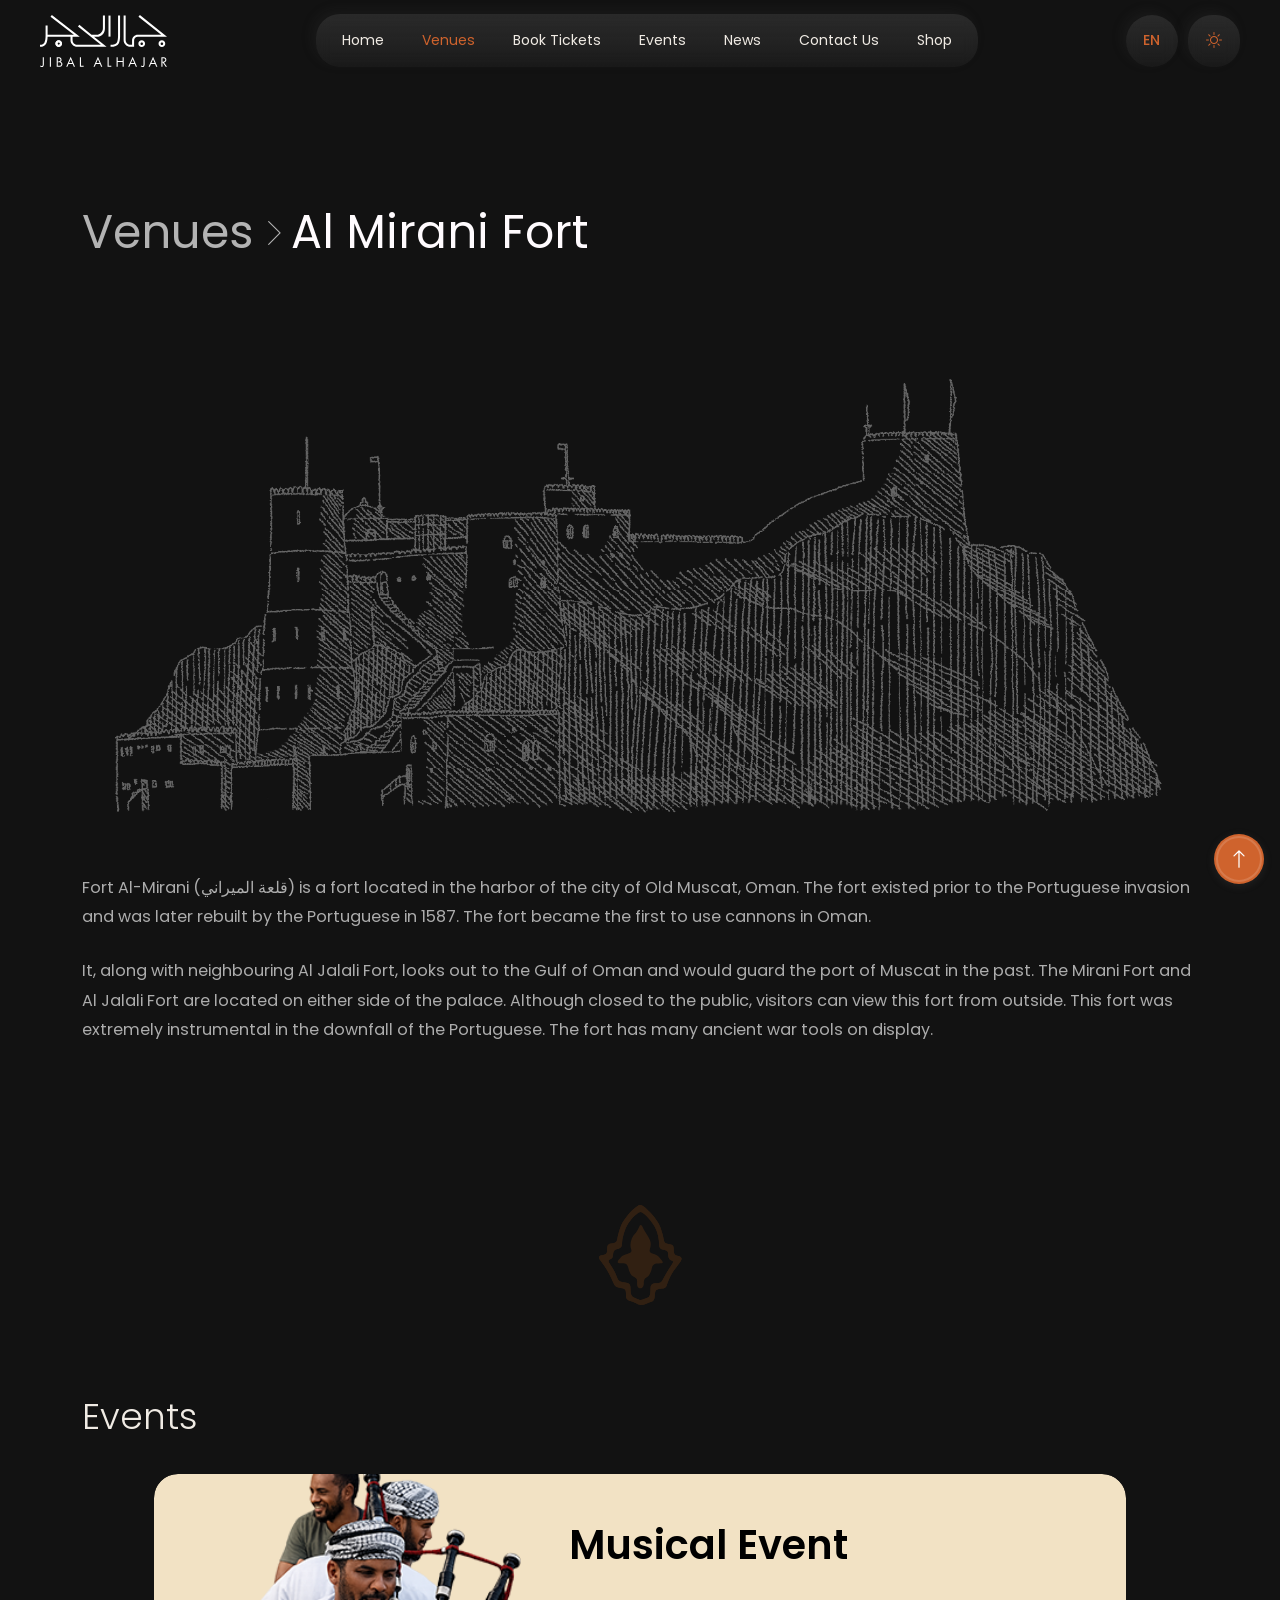
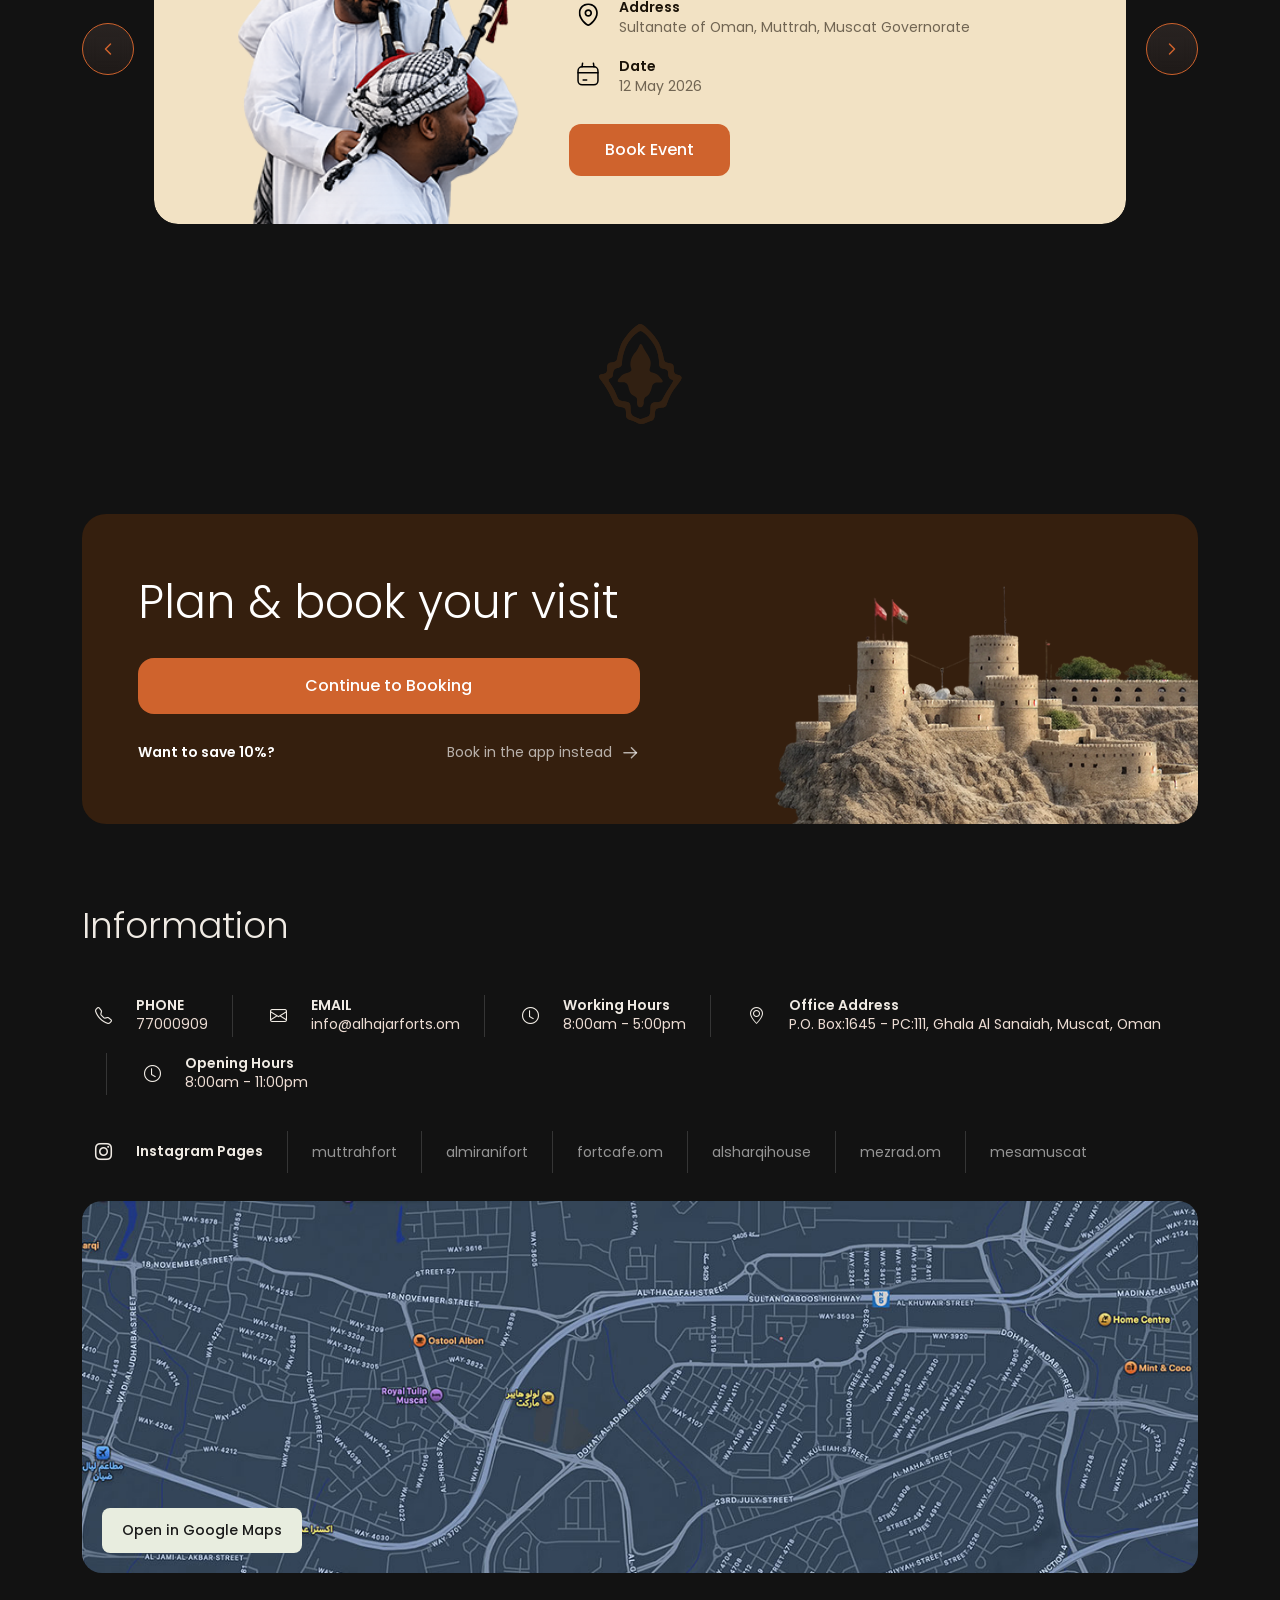
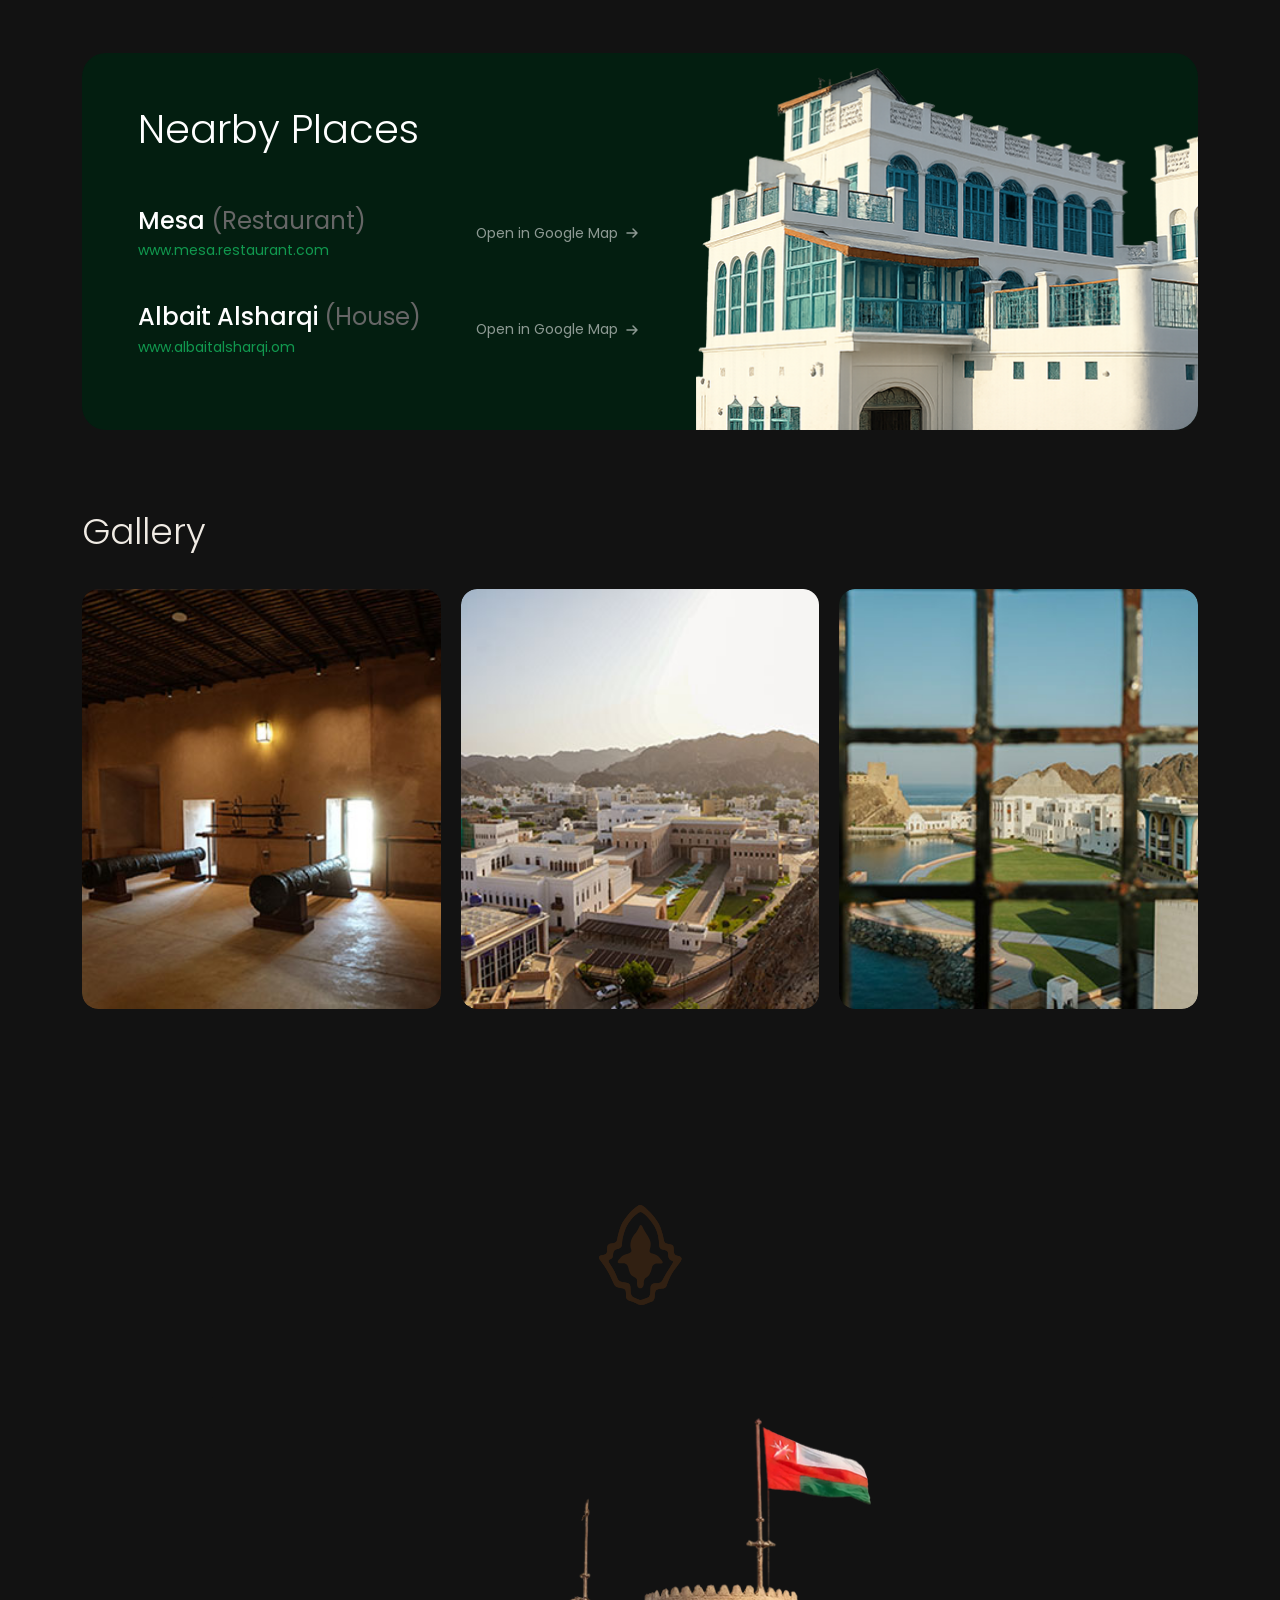
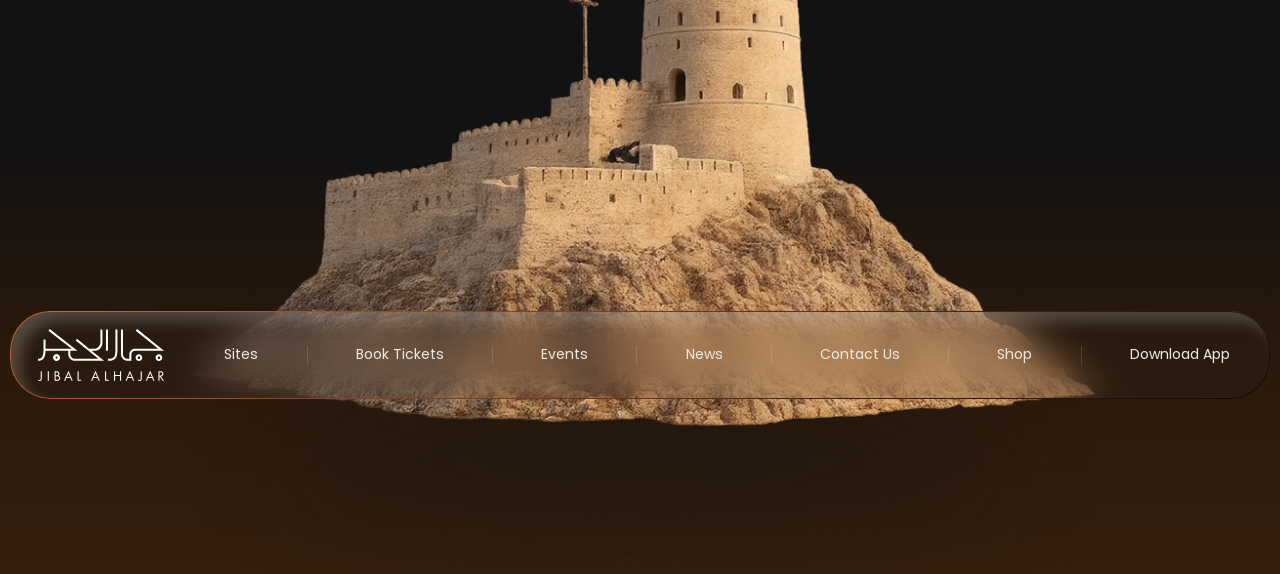
==== al-mirani-fort.html @ c45a7fb6 "Initial commit: Jibal Al Hajar heritage website Static multi-page site (HTML + SCSS/Bootstrap Icons " ====
<!doctype html>
<html lang="en" data-theme="dark">
  <head>
    <meta charset="utf-8" />
    <meta
      name="viewport"
      content="width=device-width, initial-scale=1, shrink-to-fit=no"
    />
    <meta
      name="description"
      content="Jibal Al Hajar Heritage Collection — Discover Oman's Venues Heritage"
    />
    <title>Jibal Al Hajar</title>
    <link rel="icon" href="favicon.ico" />

    <!-- Bootstrap Icons -->
    <link href="assets/css/bootstrap-icons.min.css" rel="stylesheet" />
    <!-- Bootstrap -->
    <link href="assets/css/bootstrap.min.css" rel="stylesheet" />
    <!-- <link href="assets/css/bootstrap.rtl.min.css" rel="stylesheet" /> -->
    <!-- Swiper -->
    <link href="assets/css/swiper-bundle.css" rel="stylesheet" />
    <!-- AOS -->
    <link href="assets/css/aos.css" rel="stylesheet" />
    <!-- Custom styles -->
    <link href="assets/css/style.css" rel="stylesheet" />
  </head>

  <body>
    <!-- ═══════════════════════════ HEADER ═══════════════════════════════════ -->
    <header class="header" id="header">
      <div class="header__inner">
        <!-- Logo -->
        <a href="index.html" class="header__logo">
          <img
            src="assets/images/logo-dark.svg"
            alt="Jibal Al Hajar"
            class="logo-dark"
          />
          <img
            src="assets/images/logo-light.svg"
            alt="Jibal Al Hajar"
            class="logo-light"
          />
        </a>

        <!-- Nav pill -->
        <nav class="nav-main" aria-label="Main navigation">
          <ul class="nav-main__list">
            <li class="nav-main__item">
              <a href="index.html" class="nav-main__link">Home</a>
            </li>
            <li class="nav-main__item active">
              <a href="venues.html" class="nav-main__link">Venues</a>
            </li>
            <li class="nav-main__item">
              <a href="book-tickets.html" class="nav-main__link"
                >Book Tickets</a
              >
            </li>
            <li class="nav-main__item">
              <a href="events.html" class="nav-main__link">Events</a>
            </li>
            <li class="nav-main__item">
              <a href="news.html" class="nav-main__link">News</a>
            </li>
            <li class="nav-main__item">
              <a href="contact.html" class="nav-main__link">Contact Us</a>
            </li>
            <li class="nav-main__item">
              <a href="shop.html" class="nav-main__link">Shop</a>
            </li>
          </ul>
        </nav>

        <!-- Controls -->
        <div class="header__controls">
          <button class="btn-lang" aria-label="Switch language">EN</button>
          <button
            class="btn-theme"
            onclick="toggleTheme()"
            aria-label="Toggle theme"
          >
            <i class="bi bi-sun btn-theme__icon--sun"></i>
            <i class="bi bi-moon btn-theme__icon--moon"></i>
          </button>
          <button
            class="btn-hamburger"
            id="btnHamburger"
            aria-label="Open menu"
            aria-expanded="false"
          >
            <span></span>
            <span></span>
            <span></span>
          </button>
        </div>
      </div>
    </header>
    <!-- /header -->

    <!-- Mobile backdrop -->
    <div class="mobile-backdrop" id="mobileBackdrop"></div>

    <!-- Mobile drawer -->
    <nav
      class="mobile-drawer"
      id="mobileDrawer"
      aria-label="Mobile navigation"
      aria-hidden="true"
    >
      <div class="mobile-drawer__head">
        <a href="index.html" class="mobile-drawer__logo">
          <img
            src="assets/images/logo-dark.svg"
            alt="Jibal Al Hajar"
            class="logo-dark"
          />
          <img
            src="assets/images/logo-light.svg"
            alt="Jibal Al Hajar"
            class="logo-light"
          />
        </a>
        <button
          class="mobile-drawer__close"
          id="btnDrawerClose"
          aria-label="Close menu"
        >
          <i class="bi bi-x-lg"></i>
        </button>
      </div>

      <ul class="mobile-drawer__list">
        <li class="mobile-drawer__item">
          <a href="index.html" class="mobile-drawer__link">Home</a>
        </li>
        <li class="mobile-drawer__item active">
          <a href="venues.html" class="mobile-drawer__link">Venues</a>
        </li>
        <li class="mobile-drawer__item">
          <a href="book-tickets.html" class="mobile-drawer__link"
            >Book Tickets</a
          >
        </li>
        <li class="mobile-drawer__item">
          <a href="events.html" class="mobile-drawer__link">Events</a>
        </li>
        <li class="mobile-drawer__item">
          <a href="news.html" class="mobile-drawer__link">News</a>
        </li>
        <li class="mobile-drawer__item">
          <a href="contact.html" class="mobile-drawer__link">Contact Us</a>
        </li>
        <li class="mobile-drawer__item">
          <a href="shop.html" class="mobile-drawer__link">Shop</a>
        </li>
      </ul>

      <div class="mobile-drawer__foot">
        <button class="btn-lang">EN</button>
        <button
          class="btn-theme"
          onclick="toggleTheme()"
          aria-label="Toggle theme"
        >
          <i class="bi bi-sun btn-theme__icon--sun"></i>
          <i class="bi bi-moon btn-theme__icon--moon"></i>
        </button>
      </div>
    </nav>

    <main class="main-inner">
      <!-- ══════════════════════════ PAGE HEADER ══════════════════════════ -->
      <section class="page-header-sec pt-5 pb-4">
        <div class="container">
          <nav aria-label="breadcrumb" class="page-header__breadcrumb mb-2">
            <ol class="breadcrumb mb-0">
              <li class="breadcrumb-item">
                <a href="venues.html">Venues</a>
              </li>
              <li class="breadcrumb-item active" aria-current="page">
                Al Mirani Fort
              </li>
            </ol>
          </nav>
        </div>
      </section>
      <!-- /page-header -->

      <!-- ══════════════════════ FORT IMAGE + DESCRIPTION ═════════════════ -->
      <section class="section-fort-showcase">
        <div class="container">
          <!-- Fort illustration -->
          <div
            class="fort-showcase__img-wrap"
            data-aos="fade-up"
            data-aos-duration="800"
          >
            <img
              src="assets/images/al-mirani-fort.png"
              alt="Al Mirani Fort"
              class="fort-showcase__img"
            />
          </div>

          <!-- Description -->
          <div
            class="fort-showcase__desc"
            data-aos="fade-up"
            data-aos-duration="800"
            data-aos-delay="100"
          >
            <p class="fort-info__value">
              Fort Al-Mirani (قلعة الميراني) is a fort located in the harbor of
              the city of Old Muscat, Oman. The fort existed prior to the
              Portuguese invasion and was later rebuilt by the Portuguese in
              1587. The fort became the first to use cannons in Oman.
            </p>
            <p class="fort-info__value">
              It, along with neighbouring Al Jalali Fort, looks out to the Gulf
              of Oman and would guard the port of Muscat in the past. The Mirani
              Fort and Al Jalali Fort are located on either side of the palace.
              Although closed to the public, visitors can view this fort from
              outside. This fort was extremely instrumental in the downfall of
              the Portuguese. The fort has many ancient war tools on display.
            </p>
          </div>
        </div>
      </section>
      <!-- /section-fort -->

      <!-- ══════════════════════ EVENTS SECTION ══════════════════════════════ -->
      <section class="section-events" id="section-events">
        <div class="container">
          <!-- Decorative icon -->
          <div class="fort-intro__icon">
            <img
              src="assets/images/secion-icon.svg"
              alt=""
              aria-hidden="true"
            />
          </div>

          <h2 class="section-events__title">Events</h2>

          <!-- Slider area -->
          <div class="events-slider-wrap">
            <!-- Prev -->
            <button
              class="events-nav events-nav--prev"
              id="eventsPrev"
              aria-label="Previous event"
            >
              <svg
                width="20"
                height="20"
                viewBox="0 0 20 20"
                fill="none"
                xmlns="http://www.w3.org/2000/svg"
                aria-hidden="true"
              >
                <path
                  d="M12.5 15L7.5 10L12.5 5"
                  stroke="currentColor"
                  stroke-width="1.5"
                  stroke-linecap="round"
                  stroke-linejoin="round"
                />
              </svg>
            </button>

            <div class="swiper events-swiper">
              <div class="swiper-wrapper">
                <!-- ── Slide 1 ── -->
                <div class="swiper-slide">
                  <div class="event-card">
                    <div class="event-card__img-wrap">
                      <img
                        src="assets/images/event-item-01.png"
                        alt="Musical Event"
                        class="event-card__img"
                      />
                    </div>
                    <div class="event-card__content">
                      <h3 class="event-card__title">Musical Event</h3>
                      <div class="event-card__meta">
                        <div class="event-card__meta-item">
                          <span class="event-card__meta-icon">
                            <svg
                              width="28"
                              height="28"
                              viewBox="0 0 28 28"
                              fill="none"
                              xmlns="http://www.w3.org/2000/svg"
                              aria-hidden="true"
                            >
                              <path
                                fill-rule="evenodd"
                                clip-rule="evenodd"
                                d="M14.2922 9.91663C13.1664 9.91663 12.2506 10.8325 12.2506 11.9595C12.2506 13.0853 13.1664 14 14.2922 14C15.4181 14 16.3339 13.0853 16.3339 11.9595C16.3339 10.8325 15.4181 9.91663 14.2922 9.91663M14.2922 15.75C12.2016 15.75 10.5006 14.0501 10.5006 11.9595C10.5006 9.86763 12.2016 8.16663 14.2922 8.16663C16.3829 8.16663 18.0839 9.86763 18.0839 11.9595C18.0839 14.0501 16.3829 15.75 14.2922 15.75"
                                fill="black"
                              />
                              <mask
                                id="mask0_106_3489"
                                style="mask-type: luminance"
                                maskUnits="userSpaceOnUse"
                                x="4"
                                y="2"
                                width="20"
                                height="24"
                              >
                                <path
                                  fill-rule="evenodd"
                                  clip-rule="evenodd"
                                  d="M4.66666 2.33337H23.9161V25.0834H4.66666V2.33337Z"
                                  fill="white"
                                />
                              </mask>
                              <g mask="url(#mask0_106_3489)">
                                <path
                                  fill-rule="evenodd"
                                  clip-rule="evenodd"
                                  d="M14.2911 4.08337C9.94874 4.08337 6.41608 7.64987 6.41608 12.0319C6.41608 17.6074 12.9774 23.0394 14.2911 23.3287C15.6047 23.0382 22.1661 17.6062 22.1661 12.0319C22.1661 7.64987 18.6334 4.08337 14.2911 4.08337V4.08337ZM14.2911 25.0834C12.1981 25.0834 4.66608 18.606 4.66608 12.0319C4.66608 6.68387 8.98391 2.33337 14.2911 2.33337C19.5982 2.33337 23.9161 6.68387 23.9161 12.0319C23.9161 18.606 16.3841 25.0834 14.2911 25.0834V25.0834Z"
                                  fill="black"
                                />
                              </g>
                            </svg>
                          </span>
                          <div class="event-card__meta-text">
                            <span class="event-card__meta-label">Address</span>
                            <span class="event-card__meta-value"
                              >Sultanate of Oman, Muttrah, Muscat
                              Governorate</span
                            >
                          </div>
                        </div>
                        <div class="event-card__meta-item">
                          <span class="event-card__meta-icon">
                            <svg
                              width="28"
                              height="28"
                              viewBox="0 0 28 28"
                              fill="none"
                              xmlns="http://www.w3.org/2000/svg"
                              aria-hidden="true"
                            >
                              <path
                                d="M19.88 6.80164H8.11995C5.86479 6.80164 4.03662 8.62981 4.03662 10.885V20.7083C4.03662 22.9635 5.86479 24.7916 8.11995 24.7916H19.88C22.1351 24.7916 23.9633 22.9635 23.9633 20.7083V10.885C23.9633 8.62981 22.1351 6.80164 19.88 6.80164Z"
                                stroke="black"
                                stroke-width="1.5"
                                stroke-miterlimit="10"
                                stroke-linecap="round"
                              />
                              <path
                                d="M19.4017 3.20825L19.9967 6.80159"
                                stroke="black"
                                stroke-width="1.5"
                                stroke-miterlimit="10"
                                stroke-linecap="round"
                              />
                              <path
                                d="M8.58651 3.20825L8.00317 6.80159"
                                stroke="black"
                                stroke-width="1.5"
                                stroke-miterlimit="10"
                                stroke-linecap="round"
                              />
                              <path
                                d="M4.03662 12.7982H23.9633"
                                stroke="black"
                                stroke-width="1.5"
                                stroke-miterlimit="10"
                                stroke-linecap="round"
                              />
                              <path
                                d="M9.11188 19.9965H12.7052"
                                stroke="black"
                                stroke-width="1.5"
                                stroke-miterlimit="10"
                                stroke-linecap="round"
                              />
                            </svg>
                          </span>
                          <div class="event-card__meta-text">
                            <span class="event-card__meta-label">Date</span>
                            <span class="event-card__meta-value"
                              >12 May 2026</span
                            >
                          </div>
                        </div>
                      </div>
                      <a href="book-tickets.html" class="btn-book-event"
                        >Book Event</a
                      >
                    </div>
                  </div>
                </div>
                <!-- /Slide 1 -->
              </div>
            </div>

            <!-- Next -->
            <button
              class="events-nav events-nav--next"
              id="eventsNext"
              aria-label="Next event"
            >
              <svg
                width="20"
                height="20"
                viewBox="0 0 20 20"
                fill="none"
                xmlns="http://www.w3.org/2000/svg"
                aria-hidden="true"
              >
                <path
                  d="M7.5 5L12.5 10L7.5 15"
                  stroke="currentColor"
                  stroke-width="1.5"
                  stroke-linecap="round"
                  stroke-linejoin="round"
                />
              </svg>
            </button>
          </div>
        </div>
      </section>
      <!-- /section-events -->

      <!-- ══════════════════════ PLAN & BOOK YOUR VISIT ═══════════════════════ -->
      <section class="section-plan-visit">
        <div class="container">
          <div class="fort-intro__icon">
            <img
              src="assets/images/secion-icon.svg"
              alt=""
              aria-hidden="true"
            />
          </div>

          <div
            class="plan-visit-card"
            data-aos="fade-up"
            data-aos-duration="700"
          >
            <!-- Left: content -->
            <div class="plan-visit-card__content">
              <h2 class="plan-visit-card__title">Plan &amp; book your visit</h2>
              <a href="book-tickets.html" class="plan-visit-card__cta"
                >Continue to Booking</a
              >
              <div class="plan-visit-card__app-row">
                <span class="plan-visit-card__save">Want to save 10%?</span>
                <a href="#" class="plan-visit-card__app-link">
                  Book in the app instead
                  <svg
                    width="20"
                    height="20"
                    viewBox="0 0 20 20"
                    fill="none"
                    xmlns="http://www.w3.org/2000/svg"
                    aria-hidden="true"
                  >
                    <path
                      d="M3.95801 9.77157H16.458"
                      stroke="currentColor"
                      stroke-width="1.5"
                      stroke-linecap="round"
                      stroke-linejoin="round"
                    />
                    <path
                      d="M11.4165 4.75116L16.4582 9.77116L11.4165 14.792"
                      stroke="currentColor"
                      stroke-width="1.5"
                      stroke-linecap="round"
                      stroke-linejoin="round"
                    />
                  </svg>
                </a>
              </div>
            </div>

            <!-- Right: visual -->
            <div class="plan-visit-card__visual">
              <img
                src="assets/images/plan-visit.png"
                alt="Al Mirani Fort"
                class="plan-visit-card__img"
              />
            </div>
          </div>
        </div>
      </section>
      <!-- /section-plan-visit -->

      <!-- ══════════════════════ INFORMATION SECTION ══════════════════════════ -->
      <section class="section-fort-info">
        <div class="container">
          <h2 class="section-fort-info__title">Information</h2>

          <!-- Contact & Hours strip -->
          <div class="fort-info-strip">
            <div class="fort-info-strip__item">
              <span class="fort-info-strip__icon">
                <i class="bi bi-telephone"></i>
              </span>
              <div>
                <p class="fort-info-strip__label">PHONE</p>
                <p class="fort-info-strip__value">77000909</p>
              </div>
            </div>
            <span class="fort-info-strip__sep" aria-hidden="true"></span>
            <div class="fort-info-strip__item">
              <span class="fort-info-strip__icon">
                <i class="bi bi-envelope"></i>
              </span>
              <div>
                <p class="fort-info-strip__label">EMAIL</p>
                <p class="fort-info-strip__value">info@alhajarforts.om</p>
              </div>
            </div>
            <span class="fort-info-strip__sep" aria-hidden="true"></span>
            <div class="fort-info-strip__item">
              <span class="fort-info-strip__icon">
                <i class="bi bi-clock"></i>
              </span>
              <div>
                <p class="fort-info-strip__label">Working Hours</p>
                <p class="fort-info-strip__value">8:00am - 5:00pm</p>
              </div>
            </div>
            <span class="fort-info-strip__sep" aria-hidden="true"></span>
            <div class="fort-info-strip__item">
              <span class="fort-info-strip__icon">
                <i class="bi bi-geo-alt"></i>
              </span>
              <div>
                <p class="fort-info-strip__label">Office Address</p>
                <p class="fort-info-strip__value">
                  P.O. Box:1645 - PC:111, Ghala Al Sanaiah, Muscat, Oman
                </p>
              </div>
            </div>
            <span class="fort-info-strip__sep" aria-hidden="true"></span>
            <div class="fort-info-strip__item">
              <span class="fort-info-strip__icon">
                <i class="bi bi-clock"></i>
              </span>
              <div>
                <p class="fort-info-strip__label">Opening Hours</p>
                <p class="fort-info-strip__value">8:00am - 11:00pm</p>
              </div>
            </div>
          </div>

          <!-- Instagram strip -->
          <div class="fort-info-strip fort-info-strip--insta">
            <div class="fort-info-strip__item">
              <span class="fort-info-strip__icon">
                <i class="bi bi-instagram"></i>
              </span>
              <div>
                <p class="fort-info-strip__label">Instagram Pages</p>
              </div>
            </div>
            <span class="fort-info-strip__sep" aria-hidden="true"></span>
            <a href="#" class="fort-info-strip__handle">muttrahfort</a>
            <span class="fort-info-strip__sep" aria-hidden="true"></span>
            <a href="#" class="fort-info-strip__handle">almiranifort</a>
            <span class="fort-info-strip__sep" aria-hidden="true"></span>
            <a href="#" class="fort-info-strip__handle">fortcafe.om</a>
            <span class="fort-info-strip__sep" aria-hidden="true"></span>
            <a href="#" class="fort-info-strip__handle">alsharqihouse</a>
            <span class="fort-info-strip__sep" aria-hidden="true"></span>
            <a href="#" class="fort-info-strip__handle">mezrad.om</a>
            <span class="fort-info-strip__sep" aria-hidden="true"></span>
            <a href="#" class="fort-info-strip__handle">mesamuscat</a>
          </div>

          <!-- Map -->
          <div class="fort-map">
            <img
              src="assets/images/google-map.jpg"
              alt="Al Mirani Fort location on Google Maps"
              class="fort-map__img"
            />
            <a
              href="https://maps.google.com/?q=Al+Mirani+Fort,+Muscat,+Oman"
              class="fort-map__btn"
              target="_blank"
              rel="noopener noreferrer"
              >Open in Google Maps</a
            >
          </div>
        </div>
      </section>
      <!-- /section-fort-info -->

      <!-- ══════════════════════ NEARBY PLACES ════════════════════════ -->
      <section class="section-nearby">
        <div class="container">
          <div class="nearby-card">
            <div class="nearby-card__content">
              <h2 class="nearby-card__title">Nearby Places</h2>
              <ul class="nearby-list">
                <li class="nearby-list__item">
                  <div class="nearby-list__info">
                    <p class="nearby-list__name">
                      Mesa <span class="nearby-list__type">(Restaurant)</span>
                    </p>
                    <a
                      href="https://www.mesa.restaurant.com"
                      class="nearby-list__url"
                      target="_blank"
                      rel="noopener"
                      >www.mesa.restaurant.com</a
                    >
                  </div>
                  <a
                    href="#"
                    class="nearby-list__map-link"
                    target="_blank"
                    rel="noopener"
                  >
                    Open in Google Map
                    <svg
                      width="16"
                      height="16"
                      viewBox="0 0 16 16"
                      fill="none"
                      aria-hidden="true"
                    >
                      <path
                        d="M3 8h10M9 4l4 4-4 4"
                        stroke="currentColor"
                        stroke-width="1.5"
                        stroke-linecap="round"
                        stroke-linejoin="round"
                      />
                    </svg>
                  </a>
                </li>
                <li class="nearby-list__item">
                  <div class="nearby-list__info">
                    <p class="nearby-list__name">
                      Albait Alsharqi
                      <span class="nearby-list__type">(House)</span>
                    </p>
                    <a
                      href="https://www.albaitalsharqi.om"
                      class="nearby-list__url"
                      target="_blank"
                      rel="noopener"
                      >www.albaitalsharqi.om</a
                    >
                  </div>
                  <a
                    href="#"
                    class="nearby-list__map-link"
                    target="_blank"
                    rel="noopener"
                  >
                    Open in Google Map
                    <svg
                      width="16"
                      height="16"
                      viewBox="0 0 16 16"
                      fill="none"
                      aria-hidden="true"
                    >
                      <path
                        d="M3 8h10M9 4l4 4-4 4"
                        stroke="currentColor"
                        stroke-width="1.5"
                        stroke-linecap="round"
                        stroke-linejoin="round"
                      />
                    </svg>
                  </a>
                </li>
              </ul>
            </div>
            <div class="nearby-card__visual">
              <img
                src="assets/images/near-place.png"
                alt="Nearby place"
                class="nearby-card__img"
              />
            </div>
          </div>
        </div>
      </section>
      <!-- /section-nearby -->

      <!-- ══════════════════════ GALLERY ════════════════════════ -->
      <section class="section-gallery">
        <div class="container">
          <h2 class="section-gallery__title">Gallery</h2>
          <div class="gallery-grid">
            <div
              class="gallery-item"
              data-gallery-src="assets/images/gallery-large-01.jpg"
            >
              <div class="gallery-item__inner">
                <img
                  src="assets/images/gallery-thumb-01.jpg"
                  alt="Al Mirani Fort gallery photo 1"
                  class="gallery-item__img"
                />
                <div class="gallery-item__overlay">
                  <span class="gallery-item__zoom-icon">
                    <svg
                      width="28"
                      height="28"
                      viewBox="0 0 28 28"
                      fill="none"
                      aria-hidden="true"
                    >
                      <circle
                        cx="12"
                        cy="12"
                        r="8"
                        stroke="#fff"
                        stroke-width="1.8"
                      />
                      <path
                        d="M18 18l6 6"
                        stroke="#fff"
                        stroke-width="1.8"
                        stroke-linecap="round"
                      />
                      <path
                        d="M9 12h6M12 9v6"
                        stroke="#fff"
                        stroke-width="1.8"
                        stroke-linecap="round"
                      />
                    </svg>
                  </span>
                </div>
              </div>
            </div>

            <div
              class="gallery-item"
              data-gallery-src="assets/images/gallery-large-02.jpg"
            >
              <div class="gallery-item__inner">
                <img
                  src="assets/images/gallery-thumb-02.jpg"
                  alt="Al Mirani Fort gallery photo 2"
                  class="gallery-item__img"
                />
                <div class="gallery-item__overlay">
                  <span class="gallery-item__zoom-icon">
                    <svg
                      width="28"
                      height="28"
                      viewBox="0 0 28 28"
                      fill="none"
                      aria-hidden="true"
                    >
                      <circle
                        cx="12"
                        cy="12"
                        r="8"
                        stroke="#fff"
                        stroke-width="1.8"
                      />
                      <path
                        d="M18 18l6 6"
                        stroke="#fff"
                        stroke-width="1.8"
                        stroke-linecap="round"
                      />
                      <path
                        d="M9 12h6M12 9v6"
                        stroke="#fff"
                        stroke-width="1.8"
                        stroke-linecap="round"
                      />
                    </svg>
                  </span>
                </div>
              </div>
            </div>

            <div
              class="gallery-item"
              data-gallery-src="assets/images/gallery-large-03.jpg"
            >
              <div class="gallery-item__inner">
                <img
                  src="assets/images/gallery-thumb-03.jpg"
                  alt="Al Mirani Fort gallery photo 3"
                  class="gallery-item__img"
                />
                <div class="gallery-item__overlay">
                  <span class="gallery-item__zoom-icon">
                    <svg
                      width="28"
                      height="28"
                      viewBox="0 0 28 28"
                      fill="none"
                      aria-hidden="true"
                    >
                      <circle
                        cx="12"
                        cy="12"
                        r="8"
                        stroke="#fff"
                        stroke-width="1.8"
                      />
                      <path
                        d="M18 18l6 6"
                        stroke="#fff"
                        stroke-width="1.8"
                        stroke-linecap="round"
                      />
                      <path
                        d="M9 12h6M12 9v6"
                        stroke="#fff"
                        stroke-width="1.8"
                        stroke-linecap="round"
                      />
                    </svg>
                  </span>
                </div>
              </div>
            </div>
          </div>
        </div>
      </section>
      <!-- /section-gallery -->
    </main>

    <!-- ═══════════════════════════════════════════ FOOTER ═══════════════════════════════════════════ -->
    <footer class="footer">
      <div class="footer__bg"></div>
      <div class="fort-intro__icon">
        <img src="assets/images/secion-icon.svg" alt="" aria-hidden="true" />
      </div>
      <!-- Fort visual -->
      <div class="footer__visual">
        <img
          src="assets/images/fort-footer.png"
          alt="Jibal Al Hajar Fort"
          class="footer__fort-img"
        />
        <div class="footer__fade" aria-hidden="true"></div>
      </div>

      <!-- Nav bar -->
      <div class="footer__bar">
        <div class="footer__pill">
          <!-- Logo -->
          <a href="index.html" class="footer__logo">
            <img
              src="assets/images/alhajar-logo-footer.svg"
              alt="Jibal Al Hajar"
            />
          </a>

          <!-- Separator -->
          <span class="footer__sep" aria-hidden="true"></span>

          <!-- Nav links -->
          <nav class="footer__nav" aria-label="Footer navigation">
            <ul class="footer__nav-list">
              <li class="footer__nav-item">
                <a href="venues.html" class="footer__nav-link">Sites</a>
              </li>
              <li class="footer__nav-sep" aria-hidden="true"></li>
              <li class="footer__nav-item">
                <a href="book-tickets.html" class="footer__nav-link"
                  >Book Tickets</a
                >
              </li>
              <li class="footer__nav-sep" aria-hidden="true"></li>
              <li class="footer__nav-item">
                <a href="events.html" class="footer__nav-link">Events</a>
              </li>
              <li class="footer__nav-sep" aria-hidden="true"></li>
              <li class="footer__nav-item">
                <a href="news.html" class="footer__nav-link">News</a>
              </li>
              <li class="footer__nav-sep" aria-hidden="true"></li>
              <li class="footer__nav-item">
                <a href="contact.html" class="footer__nav-link">Contact Us</a>
              </li>
              <li class="footer__nav-sep" aria-hidden="true"></li>
              <li class="footer__nav-item">
                <a href="shop.html" class="footer__nav-link">Shop</a>
              </li>
              <li class="footer__nav-sep" aria-hidden="true"></li>
              <li class="footer__nav-item">
                <a href="#section-download-app" class="footer__nav-link"
                  >Download App</a
                >
              </li>
            </ul>
          </nav>
        </div>
      </div>
    </footer>
    <!-- /footer -->

    <!-- Return to top -->
    <a href="javascript:;" id="return-top" class="return-top">
      <svg class="return-top__ring" viewBox="0 0 50 50" aria-hidden="true">
        <circle class="return-top__ring-track" cx="25" cy="25" r="22" />
        <circle class="return-top__ring-progress" cx="25" cy="25" r="22" />
      </svg>
      <img src="assets/images/up-icon.svg" alt="Back to top" />
    </a>

    <!-- Gallery Lightbox -->
    <div
      class="gallery-lightbox"
      id="galleryLightbox"
      aria-hidden="true"
      role="dialog"
      aria-modal="true"
      aria-label="Image viewer"
    >
      <div class="gallery-lightbox__backdrop" id="lightboxBackdrop"></div>
      <div class="gallery-lightbox__content">
        <button
          class="gallery-lightbox__close"
          id="lightboxClose"
          aria-label="Close"
        >
          <svg
            width="18"
            height="18"
            viewBox="0 0 18 18"
            fill="none"
            aria-hidden="true"
          >
            <path
              d="M2 2l14 14M16 2L2 16"
              stroke="currentColor"
              stroke-width="2"
              stroke-linecap="round"
            />
          </svg>
        </button>
        <img src="" alt="" class="gallery-lightbox__img" id="lightboxImg" />
      </div>
    </div>

    <!-- jQuery -->
    <script src="assets/js/jquery.min.js"></script>
    <!-- Bootstrap -->
    <script src="assets/js/bootstrap.bundle.min.js"></script>
    <!-- Swiper -->
    <script src="assets/js/swiper-bundle.min.js"></script>
    <!-- Smooth Scroll -->
    <script src="https://unpkg.com/@studio-freight/lenis@1.0.39/dist/lenis.min.js"></script>
    <!-- GSAP -->
    <script src="https://cdnjs.cloudflare.com/ajax/libs/gsap/3.12.5/gsap.min.js"></script>
    <!-- AOS -->
    <script src="assets/js/aos.js"></script>
    <!-- Custom JS -->
    <script src="assets/js/main.js"></script>
    <script>
      AOS.init({ once: true, offset: 60 });
    </script>
  </body>
</html>
---- assets/css/style.css ----
@charset "UTF-8";
:root {
  --white: #ffffff;
  --black: #000000;
  --color-bg: #121212;
  --color-bg-alt: #1a1716;
  --color-bg-card: #1e1b1a;
  --color-bg-nav: #0d0b0a;
  --color-surface: #252120;
  --color-text: #f0ebe4;
  --color-text-body: #b8a898;
  --color-text-muted: #7a6a5e;
  --color-brand: #cf632d;
  --color-gold: #c9882a;
  --color-cta: #cf632d;
  --color-cta-hover: #d86429;
  --color-primary: #cf632d;
  --color-secondary: #d4844a;
  --color-border: #2a2320;
  --color-blob: #3a2010;
  --color-fort-circle: #5c2810;
  --dark-100: #eaeaea;
  --dark-150: #d6d6d6;
  --dark-200: #c1c1c1;
  --dark-250: #adadad;
  --dark-300: #999999;
  --dark-350: #848484;
  --dark-400: #707070;
  --dark-450: #5b5b5b;
  --dark-500: #474747;
  --dark-550: #333333;
  --dark-600: #2d2d2d;
  --dark-650: #282828;
  --dark-700: #232323;
  --dark-750: #1e1e1e;
  --dark-800: #191919;
  --dark-850: #141414;
  --dark-900: #0f0f0f;
  --dark-950: #0a0a0a;
  --transition-duration: 0.3s;
  --primary-font: "Poppins";
  --fw-lighter: 200;
  --fw-light: 300;
  --fw-normal: 400;
  --fw-medium: 500;
  --fw-semibold: 600;
  --fw-bold: 700;
  --fs-xs: 0.75rem;
  --fs-sm: 0.875rem;
  --fs-base: 1rem;
  --fs-md: 1.125rem;
  --fs-lg: 1.25rem;
  --fs-xl: 1.5rem;
  --fs-2xl: 1.875rem;
  --fs-3xl: 2rem;
  --fs-4xl: 2.25rem;
  --fs-5xl: 2.5rem;
  --fs-6xl: 2.875rem;
  --fs-7xl: 3rem;
  --fs-8xl: 3.25rem;
  --fs-9xl: 3.5rem;
  --fs-10xl: 4rem;
  --fs-display-xs: 4.5rem;
  --fs-display-sm: 5rem;
  --fs-display-md: 5.5rem;
  --fs-display-lg: 6rem;
  --fs-display-xl: 7rem;
  --fs-display-2xl: 8rem;
  --fs-display-3xl: 9rem;
  --fs-display-4xl: 10rem;
}

[data-theme=light] {
  --color-bg: #ffffff;
  --color-bg-alt: #f2e9de;
  --color-bg-card: #ffffff;
  --color-bg-nav: #ffffff;
  --color-surface: #f4ede3;
  --color-text: #3d2b1a;
  --color-text-body: #5c4535;
  --color-text-muted: #8c7b6e;
  --color-brand: #4c4d2b;
  --color-gold: #c9882a;
  --color-cta: #c9882a;
  --color-cta-hover: #b8771e;
  --color-primary: #4c4d2b;
  --color-secondary: #c9882a;
  --color-border: #e0d4c6;
  --color-blob: #cdb4a0;
  --color-fort-circle: #d4a87a;
}

.p-0px {
  padding: 0px !important;
}

.px-0px {
  padding-left: 0px !important;
  padding-right: 0px !important;
}

.py-0px {
  padding-top: 0px !important;
  padding-bottom: 0px !important;
}

.pt-0px {
  padding-top: 0px !important;
}

.pb-0px {
  padding-bottom: 0px !important;
}

.ps-0px {
  padding-left: 0px !important;
}

.pe-0px {
  padding-right: 0px !important;
}

.m-0px {
  margin: 0px !important;
}

.mx-0px {
  margin-left: 0px !important;
  margin-right: 0px !important;
}

.my-0px {
  margin-top: 0px !important;
  margin-bottom: 0px !important;
}

.mt-0px {
  margin-top: 0px !important;
}

.mb-0px {
  margin-bottom: 0px !important;
}

.ms-0px {
  margin-left: 0px !important;
}

.me-0px {
  margin-right: 0px !important;
}

.p-1px {
  padding: 1px !important;
}

.px-1px {
  padding-left: 1px !important;
  padding-right: 1px !important;
}

.py-1px {
  padding-top: 1px !important;
  padding-bottom: 1px !important;
}

.pt-1px {
  padding-top: 1px !important;
}

.pb-1px {
  padding-bottom: 1px !important;
}

.ps-1px {
  padding-left: 1px !important;
}

.pe-1px {
  padding-right: 1px !important;
}

.m-1px {
  margin: 1px !important;
}

.mx-1px {
  margin-left: 1px !important;
  margin-right: 1px !important;
}

.my-1px {
  margin-top: 1px !important;
  margin-bottom: 1px !important;
}

.mt-1px {
  margin-top: 1px !important;
}

.mb-1px {
  margin-bottom: 1px !important;
}

.ms-1px {
  margin-left: 1px !important;
}

.me-1px {
  margin-right: 1px !important;
}

.p-2px {
  padding: 2px !important;
}

.px-2px {
  padding-left: 2px !important;
  padding-right: 2px !important;
}

.py-2px {
  padding-top: 2px !important;
  padding-bottom: 2px !important;
}

.pt-2px {
  padding-top: 2px !important;
}

.pb-2px {
  padding-bottom: 2px !important;
}

.ps-2px {
  padding-left: 2px !important;
}

.pe-2px {
  padding-right: 2px !important;
}

.m-2px {
  margin: 2px !important;
}

.mx-2px {
  margin-left: 2px !important;
  margin-right: 2px !important;
}

.my-2px {
  margin-top: 2px !important;
  margin-bottom: 2px !important;
}

.mt-2px {
  margin-top: 2px !important;
}

.mb-2px {
  margin-bottom: 2px !important;
}

.ms-2px {
  margin-left: 2px !important;
}

.me-2px {
  margin-right: 2px !important;
}

.p-4px {
  padding: 4px !important;
}

.px-4px {
  padding-left: 4px !important;
  padding-right: 4px !important;
}

.py-4px {
  padding-top: 4px !important;
  padding-bottom: 4px !important;
}

.pt-4px {
  padding-top: 4px !important;
}

.pb-4px {
  padding-bottom: 4px !important;
}

.ps-4px {
  padding-left: 4px !important;
}

.pe-4px {
  padding-right: 4px !important;
}

.m-4px {
  margin: 4px !important;
}

.mx-4px {
  margin-left: 4px !important;
  margin-right: 4px !important;
}

.my-4px {
  margin-top: 4px !important;
  margin-bottom: 4px !important;
}

.mt-4px {
  margin-top: 4px !important;
}

.mb-4px {
  margin-bottom: 4px !important;
}

.ms-4px {
  margin-left: 4px !important;
}

.me-4px {
  margin-right: 4px !important;
}

.p-8px {
  padding: 8px !important;
}

.px-8px {
  padding-left: 8px !important;
  padding-right: 8px !important;
}

.py-8px {
  padding-top: 8px !important;
  padding-bottom: 8px !important;
}

.pt-8px {
  padding-top: 8px !important;
}

.pb-8px {
  padding-bottom: 8px !important;
}

.ps-8px {
  padding-left: 8px !important;
}

.pe-8px {
  padding-right: 8px !important;
}

.m-8px {
  margin: 8px !important;
}

.mx-8px {
  margin-left: 8px !important;
  margin-right: 8px !important;
}

.my-8px {
  margin-top: 8px !important;
  margin-bottom: 8px !important;
}

.mt-8px {
  margin-top: 8px !important;
}

.mb-8px {
  margin-bottom: 8px !important;
}

.ms-8px {
  margin-left: 8px !important;
}

.me-8px {
  margin-right: 8px !important;
}

.p-12px {
  padding: 12px !important;
}

.px-12px {
  padding-left: 12px !important;
  padding-right: 12px !important;
}

.py-12px {
  padding-top: 12px !important;
  padding-bottom: 12px !important;
}

.pt-12px {
  padding-top: 12px !important;
}

.pb-12px {
  padding-bottom: 12px !important;
}

.ps-12px {
  padding-left: 12px !important;
}

.pe-12px {
  padding-right: 12px !important;
}

.m-12px {
  margin: 12px !important;
}

.mx-12px {
  margin-left: 12px !important;
  margin-right: 12px !important;
}

.my-12px {
  margin-top: 12px !important;
  margin-bottom: 12px !important;
}

.mt-12px {
  margin-top: 12px !important;
}

.mb-12px {
  margin-bottom: 12px !important;
}

.ms-12px {
  margin-left: 12px !important;
}

.me-12px {
  margin-right: 12px !important;
}

.p-16px {
  padding: 16px !important;
}

.px-16px {
  padding-left: 16px !important;
  padding-right: 16px !important;
}

.py-16px {
  padding-top: 16px !important;
  padding-bottom: 16px !important;
}

.pt-16px {
  padding-top: 16px !important;
}

.pb-16px {
  padding-bottom: 16px !important;
}

.ps-16px {
  padding-left: 16px !important;
}

.pe-16px {
  padding-right: 16px !important;
}

.m-16px {
  margin: 16px !important;
}

.mx-16px {
  margin-left: 16px !important;
  margin-right: 16px !important;
}

.my-16px {
  margin-top: 16px !important;
  margin-bottom: 16px !important;
}

.mt-16px {
  margin-top: 16px !important;
}

.mb-16px {
  margin-bottom: 16px !important;
}

.ms-16px {
  margin-left: 16px !important;
}

.me-16px {
  margin-right: 16px !important;
}

.p-20px {
  padding: 20px !important;
}

.px-20px {
  padding-left: 20px !important;
  padding-right: 20px !important;
}

.py-20px {
  padding-top: 20px !important;
  padding-bottom: 20px !important;
}

.pt-20px {
  padding-top: 20px !important;
}

.pb-20px {
  padding-bottom: 20px !important;
}

.ps-20px {
  padding-left: 20px !important;
}

.pe-20px {
  padding-right: 20px !important;
}

.m-20px {
  margin: 20px !important;
}

.mx-20px {
  margin-left: 20px !important;
  margin-right: 20px !important;
}

.my-20px {
  margin-top: 20px !important;
  margin-bottom: 20px !important;
}

.mt-20px {
  margin-top: 20px !important;
}

.mb-20px {
  margin-bottom: 20px !important;
}

.ms-20px {
  margin-left: 20px !important;
}

.me-20px {
  margin-right: 20px !important;
}

.p-24px {
  padding: 24px !important;
}

.px-24px {
  padding-left: 24px !important;
  padding-right: 24px !important;
}

.py-24px {
  padding-top: 24px !important;
  padding-bottom: 24px !important;
}

.pt-24px {
  padding-top: 24px !important;
}

.pb-24px {
  padding-bottom: 24px !important;
}

.ps-24px {
  padding-left: 24px !important;
}

.pe-24px {
  padding-right: 24px !important;
}

.m-24px {
  margin: 24px !important;
}

.mx-24px {
  margin-left: 24px !important;
  margin-right: 24px !important;
}

.my-24px {
  margin-top: 24px !important;
  margin-bottom: 24px !important;
}

.mt-24px {
  margin-top: 24px !important;
}

.mb-24px {
  margin-bottom: 24px !important;
}

.ms-24px {
  margin-left: 24px !important;
}

.me-24px {
  margin-right: 24px !important;
}

.p-28px {
  padding: 28px !important;
}

.px-28px {
  padding-left: 28px !important;
  padding-right: 28px !important;
}

.py-28px {
  padding-top: 28px !important;
  padding-bottom: 28px !important;
}

.pt-28px {
  padding-top: 28px !important;
}

.pb-28px {
  padding-bottom: 28px !important;
}

.ps-28px {
  padding-left: 28px !important;
}

.pe-28px {
  padding-right: 28px !important;
}

.m-28px {
  margin: 28px !important;
}

.mx-28px {
  margin-left: 28px !important;
  margin-right: 28px !important;
}

.my-28px {
  margin-top: 28px !important;
  margin-bottom: 28px !important;
}

.mt-28px {
  margin-top: 28px !important;
}

.mb-28px {
  margin-bottom: 28px !important;
}

.ms-28px {
  margin-left: 28px !important;
}

.me-28px {
  margin-right: 28px !important;
}

.p-32px {
  padding: 32px !important;
}

.px-32px {
  padding-left: 32px !important;
  padding-right: 32px !important;
}

.py-32px {
  padding-top: 32px !important;
  padding-bottom: 32px !important;
}

.pt-32px {
  padding-top: 32px !important;
}

.pb-32px {
  padding-bottom: 32px !important;
}

.ps-32px {
  padding-left: 32px !important;
}

.pe-32px {
  padding-right: 32px !important;
}

.m-32px {
  margin: 32px !important;
}

.mx-32px {
  margin-left: 32px !important;
  margin-right: 32px !important;
}

.my-32px {
  margin-top: 32px !important;
  margin-bottom: 32px !important;
}

.mt-32px {
  margin-top: 32px !important;
}

.mb-32px {
  margin-bottom: 32px !important;
}

.ms-32px {
  margin-left: 32px !important;
}

.me-32px {
  margin-right: 32px !important;
}

.p-36px {
  padding: 36px !important;
}

.px-36px {
  padding-left: 36px !important;
  padding-right: 36px !important;
}

.py-36px {
  padding-top: 36px !important;
  padding-bottom: 36px !important;
}

.pt-36px {
  padding-top: 36px !important;
}

.pb-36px {
  padding-bottom: 36px !important;
}

.ps-36px {
  padding-left: 36px !important;
}

.pe-36px {
  padding-right: 36px !important;
}

.m-36px {
  margin: 36px !important;
}

.mx-36px {
  margin-left: 36px !important;
  margin-right: 36px !important;
}

.my-36px {
  margin-top: 36px !important;
  margin-bottom: 36px !important;
}

.mt-36px {
  margin-top: 36px !important;
}

.mb-36px {
  margin-bottom: 36px !important;
}

.ms-36px {
  margin-left: 36px !important;
}

.me-36px {
  margin-right: 36px !important;
}

.p-48px {
  padding: 48px !important;
}

.px-48px {
  padding-left: 48px !important;
  padding-right: 48px !important;
}

.py-48px {
  padding-top: 48px !important;
  padding-bottom: 48px !important;
}

.pt-48px {
  padding-top: 48px !important;
}

.pb-48px {
  padding-bottom: 48px !important;
}

.ps-48px {
  padding-left: 48px !important;
}

.pe-48px {
  padding-right: 48px !important;
}

.m-48px {
  margin: 48px !important;
}

.mx-48px {
  margin-left: 48px !important;
  margin-right: 48px !important;
}

.my-48px {
  margin-top: 48px !important;
  margin-bottom: 48px !important;
}

.mt-48px {
  margin-top: 48px !important;
}

.mb-48px {
  margin-bottom: 48px !important;
}

.ms-48px {
  margin-left: 48px !important;
}

.me-48px {
  margin-right: 48px !important;
}

.p-64px {
  padding: 64px !important;
}

.px-64px {
  padding-left: 64px !important;
  padding-right: 64px !important;
}

.py-64px {
  padding-top: 64px !important;
  padding-bottom: 64px !important;
}

.pt-64px {
  padding-top: 64px !important;
}

.pb-64px {
  padding-bottom: 64px !important;
}

.ps-64px {
  padding-left: 64px !important;
}

.pe-64px {
  padding-right: 64px !important;
}

.m-64px {
  margin: 64px !important;
}

.mx-64px {
  margin-left: 64px !important;
  margin-right: 64px !important;
}

.my-64px {
  margin-top: 64px !important;
  margin-bottom: 64px !important;
}

.mt-64px {
  margin-top: 64px !important;
}

.mb-64px {
  margin-bottom: 64px !important;
}

.ms-64px {
  margin-left: 64px !important;
}

.me-64px {
  margin-right: 64px !important;
}

.p-72px {
  padding: 72px !important;
}

.px-72px {
  padding-left: 72px !important;
  padding-right: 72px !important;
}

.py-72px {
  padding-top: 72px !important;
  padding-bottom: 72px !important;
}

.pt-72px {
  padding-top: 72px !important;
}

.pb-72px {
  padding-bottom: 72px !important;
}

.ps-72px {
  padding-left: 72px !important;
}

.pe-72px {
  padding-right: 72px !important;
}

.m-72px {
  margin: 72px !important;
}

.mx-72px {
  margin-left: 72px !important;
  margin-right: 72px !important;
}

.my-72px {
  margin-top: 72px !important;
  margin-bottom: 72px !important;
}

.mt-72px {
  margin-top: 72px !important;
}

.mb-72px {
  margin-bottom: 72px !important;
}

.ms-72px {
  margin-left: 72px !important;
}

.me-72px {
  margin-right: 72px !important;
}

.p-90px {
  padding: 90px !important;
}

.px-90px {
  padding-left: 90px !important;
  padding-right: 90px !important;
}

.py-90px {
  padding-top: 90px !important;
  padding-bottom: 90px !important;
}

.pt-90px {
  padding-top: 90px !important;
}

.pb-90px {
  padding-bottom: 90px !important;
}

.ps-90px {
  padding-left: 90px !important;
}

.pe-90px {
  padding-right: 90px !important;
}

.m-90px {
  margin: 90px !important;
}

.mx-90px {
  margin-left: 90px !important;
  margin-right: 90px !important;
}

.my-90px {
  margin-top: 90px !important;
  margin-bottom: 90px !important;
}

.mt-90px {
  margin-top: 90px !important;
}

.mb-90px {
  margin-bottom: 90px !important;
}

.ms-90px {
  margin-left: 90px !important;
}

.me-90px {
  margin-right: 90px !important;
}

.p-128px {
  padding: 128px !important;
}

.px-128px {
  padding-left: 128px !important;
  padding-right: 128px !important;
}

.py-128px {
  padding-top: 128px !important;
  padding-bottom: 128px !important;
}

.pt-128px {
  padding-top: 128px !important;
}

.pb-128px {
  padding-bottom: 128px !important;
}

.ps-128px {
  padding-left: 128px !important;
}

.pe-128px {
  padding-right: 128px !important;
}

.m-128px {
  margin: 128px !important;
}

.mx-128px {
  margin-left: 128px !important;
  margin-right: 128px !important;
}

.my-128px {
  margin-top: 128px !important;
  margin-bottom: 128px !important;
}

.mt-128px {
  margin-top: 128px !important;
}

.mb-128px {
  margin-bottom: 128px !important;
}

.ms-128px {
  margin-left: 128px !important;
}

.me-128px {
  margin-right: 128px !important;
}

@media screen and (min-width: 1600px) {
  .p-xxl-0px {
    padding: 0px !important;
  }
  .px-xxl-0px {
    padding-left: 0px !important;
    padding-right: 0px !important;
  }
  .py-xxl-0px {
    padding-top: 0px !important;
    padding-bottom: 0px !important;
  }
  .pt-xxl-0px {
    padding-top: 0px !important;
  }
  .pb-xxl-0px {
    padding-bottom: 0px !important;
  }
  .ps-xxl-0px {
    padding-left: 0px !important;
  }
  .pe-xxl-0px {
    padding-right: 0px !important;
  }
  .mx-xxl-0px {
    margin-left: 0px !important;
    margin-right: 0px !important;
  }
  .my-xxl-0px {
    margin-top: 0px !important;
    margin-bottom: 0px !important;
  }
  .mt-xxl-0px {
    margin-top: 0px !important;
  }
  .mb-xxl-0px {
    margin-bottom: 0px !important;
  }
  .ms-xxl-0px {
    margin-left: 0px !important;
  }
  .me-xxl-0px {
    margin-right: 0px !important;
  }
  .p-xxl-1px {
    padding: 1px !important;
  }
  .px-xxl-1px {
    padding-left: 1px !important;
    padding-right: 1px !important;
  }
  .py-xxl-1px {
    padding-top: 1px !important;
    padding-bottom: 1px !important;
  }
  .pt-xxl-1px {
    padding-top: 1px !important;
  }
  .pb-xxl-1px {
    padding-bottom: 1px !important;
  }
  .ps-xxl-1px {
    padding-left: 1px !important;
  }
  .pe-xxl-1px {
    padding-right: 1px !important;
  }
  .mx-xxl-1px {
    margin-left: 1px !important;
    margin-right: 1px !important;
  }
  .my-xxl-1px {
    margin-top: 1px !important;
    margin-bottom: 1px !important;
  }
  .mt-xxl-1px {
    margin-top: 1px !important;
  }
  .mb-xxl-1px {
    margin-bottom: 1px !important;
  }
  .ms-xxl-1px {
    margin-left: 1px !important;
  }
  .me-xxl-1px {
    margin-right: 1px !important;
  }
  .p-xxl-2px {
    padding: 2px !important;
  }
  .px-xxl-2px {
    padding-left: 2px !important;
    padding-right: 2px !important;
  }
  .py-xxl-2px {
    padding-top: 2px !important;
    padding-bottom: 2px !important;
  }
  .pt-xxl-2px {
    padding-top: 2px !important;
  }
  .pb-xxl-2px {
    padding-bottom: 2px !important;
  }
  .ps-xxl-2px {
    padding-left: 2px !important;
  }
  .pe-xxl-2px {
    padding-right: 2px !important;
  }
  .mx-xxl-2px {
    margin-left: 2px !important;
    margin-right: 2px !important;
  }
  .my-xxl-2px {
    margin-top: 2px !important;
    margin-bottom: 2px !important;
  }
  .mt-xxl-2px {
    margin-top: 2px !important;
  }
  .mb-xxl-2px {
    margin-bottom: 2px !important;
  }
  .ms-xxl-2px {
    margin-left: 2px !important;
  }
  .me-xxl-2px {
    margin-right: 2px !important;
  }
  .p-xxl-4px {
    padding: 4px !important;
  }
  .px-xxl-4px {
    padding-left: 4px !important;
    padding-right: 4px !important;
  }
  .py-xxl-4px {
    padding-top: 4px !important;
    padding-bottom: 4px !important;
  }
  .pt-xxl-4px {
    padding-top: 4px !important;
  }
  .pb-xxl-4px {
    padding-bottom: 4px !important;
  }
  .ps-xxl-4px {
    padding-left: 4px !important;
  }
  .pe-xxl-4px {
    padding-right: 4px !important;
  }
  .mx-xxl-4px {
    margin-left: 4px !important;
    margin-right: 4px !important;
  }
  .my-xxl-4px {
    margin-top: 4px !important;
    margin-bottom: 4px !important;
  }
  .mt-xxl-4px {
    margin-top: 4px !important;
  }
  .mb-xxl-4px {
    margin-bottom: 4px !important;
  }
  .ms-xxl-4px {
    margin-left: 4px !important;
  }
  .me-xxl-4px {
    margin-right: 4px !important;
  }
  .p-xxl-8px {
    padding: 8px !important;
  }
  .px-xxl-8px {
    padding-left: 8px !important;
    padding-right: 8px !important;
  }
  .py-xxl-8px {
    padding-top: 8px !important;
    padding-bottom: 8px !important;
  }
  .pt-xxl-8px {
    padding-top: 8px !important;
  }
  .pb-xxl-8px {
    padding-bottom: 8px !important;
  }
  .ps-xxl-8px {
    padding-left: 8px !important;
  }
  .pe-xxl-8px {
    padding-right: 8px !important;
  }
  .mx-xxl-8px {
    margin-left: 8px !important;
    margin-right: 8px !important;
  }
  .my-xxl-8px {
    margin-top: 8px !important;
    margin-bottom: 8px !important;
  }
  .mt-xxl-8px {
    margin-top: 8px !important;
  }
  .mb-xxl-8px {
    margin-bottom: 8px !important;
  }
  .ms-xxl-8px {
    margin-left: 8px !important;
  }
  .me-xxl-8px {
    margin-right: 8px !important;
  }
  .p-xxl-12px {
    padding: 12px !important;
  }
  .px-xxl-12px {
    padding-left: 12px !important;
    padding-right: 12px !important;
  }
  .py-xxl-12px {
    padding-top: 12px !important;
    padding-bottom: 12px !important;
  }
  .pt-xxl-12px {
    padding-top: 12px !important;
  }
  .pb-xxl-12px {
    padding-bottom: 12px !important;
  }
  .ps-xxl-12px {
    padding-left: 12px !important;
  }
  .pe-xxl-12px {
    padding-right: 12px !important;
  }
  .mx-xxl-12px {
    margin-left: 12px !important;
    margin-right: 12px !important;
  }
  .my-xxl-12px {
    margin-top: 12px !important;
    margin-bottom: 12px !important;
  }
  .mt-xxl-12px {
    margin-top: 12px !important;
  }
  .mb-xxl-12px {
    margin-bottom: 12px !important;
  }
  .ms-xxl-12px {
    margin-left: 12px !important;
  }
  .me-xxl-12px {
    margin-right: 12px !important;
  }
  .p-xxl-16px {
    padding: 16px !important;
  }
  .px-xxl-16px {
    padding-left: 16px !important;
    padding-right: 16px !important;
  }
  .py-xxl-16px {
    padding-top: 16px !important;
    padding-bottom: 16px !important;
  }
  .pt-xxl-16px {
    padding-top: 16px !important;
  }
  .pb-xxl-16px {
    padding-bottom: 16px !important;
  }
  .ps-xxl-16px {
    padding-left: 16px !important;
  }
  .pe-xxl-16px {
    padding-right: 16px !important;
  }
  .mx-xxl-16px {
    margin-left: 16px !important;
    margin-right: 16px !important;
  }
  .my-xxl-16px {
    margin-top: 16px !important;
    margin-bottom: 16px !important;
  }
  .mt-xxl-16px {
    margin-top: 16px !important;
  }
  .mb-xxl-16px {
    margin-bottom: 16px !important;
  }
  .ms-xxl-16px {
    margin-left: 16px !important;
  }
  .me-xxl-16px {
    margin-right: 16px !important;
  }
  .p-xxl-20px {
    padding: 20px !important;
  }
  .px-xxl-20px {
    padding-left: 20px !important;
    padding-right: 20px !important;
  }
  .py-xxl-20px {
    padding-top: 20px !important;
    padding-bottom: 20px !important;
  }
  .pt-xxl-20px {
    padding-top: 20px !important;
  }
  .pb-xxl-20px {
    padding-bottom: 20px !important;
  }
  .ps-xxl-20px {
    padding-left: 20px !important;
  }
  .pe-xxl-20px {
    padding-right: 20px !important;
  }
  .mx-xxl-20px {
    margin-left: 20px !important;
    margin-right: 20px !important;
  }
  .my-xxl-20px {
    margin-top: 20px !important;
    margin-bottom: 20px !important;
  }
  .mt-xxl-20px {
    margin-top: 20px !important;
  }
  .mb-xxl-20px {
    margin-bottom: 20px !important;
  }
  .ms-xxl-20px {
    margin-left: 20px !important;
  }
  .me-xxl-20px {
    margin-right: 20px !important;
  }
  .p-xxl-24px {
    padding: 24px !important;
  }
  .px-xxl-24px {
    padding-left: 24px !important;
    padding-right: 24px !important;
  }
  .py-xxl-24px {
    padding-top: 24px !important;
    padding-bottom: 24px !important;
  }
  .pt-xxl-24px {
    padding-top: 24px !important;
  }
  .pb-xxl-24px {
    padding-bottom: 24px !important;
  }
  .ps-xxl-24px {
    padding-left: 24px !important;
  }
  .pe-xxl-24px {
    padding-right: 24px !important;
  }
  .mx-xxl-24px {
    margin-left: 24px !important;
    margin-right: 24px !important;
  }
  .my-xxl-24px {
    margin-top: 24px !important;
    margin-bottom: 24px !important;
  }
  .mt-xxl-24px {
    margin-top: 24px !important;
  }
  .mb-xxl-24px {
    margin-bottom: 24px !important;
  }
  .ms-xxl-24px {
    margin-left: 24px !important;
  }
  .me-xxl-24px {
    margin-right: 24px !important;
  }
  .p-xxl-28px {
    padding: 28px !important;
  }
  .px-xxl-28px {
    padding-left: 28px !important;
    padding-right: 28px !important;
  }
  .py-xxl-28px {
    padding-top: 28px !important;
    padding-bottom: 28px !important;
  }
  .pt-xxl-28px {
    padding-top: 28px !important;
  }
  .pb-xxl-28px {
    padding-bottom: 28px !important;
  }
  .ps-xxl-28px {
    padding-left: 28px !important;
  }
  .pe-xxl-28px {
    padding-right: 28px !important;
  }
  .mx-xxl-28px {
    margin-left: 28px !important;
    margin-right: 28px !important;
  }
  .my-xxl-28px {
    margin-top: 28px !important;
    margin-bottom: 28px !important;
  }
  .mt-xxl-28px {
    margin-top: 28px !important;
  }
  .mb-xxl-28px {
    margin-bottom: 28px !important;
  }
  .ms-xxl-28px {
    margin-left: 28px !important;
  }
  .me-xxl-28px {
    margin-right: 28px !important;
  }
  .p-xxl-32px {
    padding: 32px !important;
  }
  .px-xxl-32px {
    padding-left: 32px !important;
    padding-right: 32px !important;
  }
  .py-xxl-32px {
    padding-top: 32px !important;
    padding-bottom: 32px !important;
  }
  .pt-xxl-32px {
    padding-top: 32px !important;
  }
  .pb-xxl-32px {
    padding-bottom: 32px !important;
  }
  .ps-xxl-32px {
    padding-left: 32px !important;
  }
  .pe-xxl-32px {
    padding-right: 32px !important;
  }
  .mx-xxl-32px {
    margin-left: 32px !important;
    margin-right: 32px !important;
  }
  .my-xxl-32px {
    margin-top: 32px !important;
    margin-bottom: 32px !important;
  }
  .mt-xxl-32px {
    margin-top: 32px !important;
  }
  .mb-xxl-32px {
    margin-bottom: 32px !important;
  }
  .ms-xxl-32px {
    margin-left: 32px !important;
  }
  .me-xxl-32px {
    margin-right: 32px !important;
  }
  .p-xxl-36px {
    padding: 36px !important;
  }
  .px-xxl-36px {
    padding-left: 36px !important;
    padding-right: 36px !important;
  }
  .py-xxl-36px {
    padding-top: 36px !important;
    padding-bottom: 36px !important;
  }
  .pt-xxl-36px {
    padding-top: 36px !important;
  }
  .pb-xxl-36px {
    padding-bottom: 36px !important;
  }
  .ps-xxl-36px {
    padding-left: 36px !important;
  }
  .pe-xxl-36px {
    padding-right: 36px !important;
  }
  .mx-xxl-36px {
    margin-left: 36px !important;
    margin-right: 36px !important;
  }
  .my-xxl-36px {
    margin-top: 36px !important;
    margin-bottom: 36px !important;
  }
  .mt-xxl-36px {
    margin-top: 36px !important;
  }
  .mb-xxl-36px {
    margin-bottom: 36px !important;
  }
  .ms-xxl-36px {
    margin-left: 36px !important;
  }
  .me-xxl-36px {
    margin-right: 36px !important;
  }
  .p-xxl-48px {
    padding: 48px !important;
  }
  .px-xxl-48px {
    padding-left: 48px !important;
    padding-right: 48px !important;
  }
  .py-xxl-48px {
    padding-top: 48px !important;
    padding-bottom: 48px !important;
  }
  .pt-xxl-48px {
    padding-top: 48px !important;
  }
  .pb-xxl-48px {
    padding-bottom: 48px !important;
  }
  .ps-xxl-48px {
    padding-left: 48px !important;
  }
  .pe-xxl-48px {
    padding-right: 48px !important;
  }
  .mx-xxl-48px {
    margin-left: 48px !important;
    margin-right: 48px !important;
  }
  .my-xxl-48px {
    margin-top: 48px !important;
    margin-bottom: 48px !important;
  }
  .mt-xxl-48px {
    margin-top: 48px !important;
  }
  .mb-xxl-48px {
    margin-bottom: 48px !important;
  }
  .ms-xxl-48px {
    margin-left: 48px !important;
  }
  .me-xxl-48px {
    margin-right: 48px !important;
  }
  .p-xxl-64px {
    padding: 64px !important;
  }
  .px-xxl-64px {
    padding-left: 64px !important;
    padding-right: 64px !important;
  }
  .py-xxl-64px {
    padding-top: 64px !important;
    padding-bottom: 64px !important;
  }
  .pt-xxl-64px {
    padding-top: 64px !important;
  }
  .pb-xxl-64px {
    padding-bottom: 64px !important;
  }
  .ps-xxl-64px {
    padding-left: 64px !important;
  }
  .pe-xxl-64px {
    padding-right: 64px !important;
  }
  .mx-xxl-64px {
    margin-left: 64px !important;
    margin-right: 64px !important;
  }
  .my-xxl-64px {
    margin-top: 64px !important;
    margin-bottom: 64px !important;
  }
  .mt-xxl-64px {
    margin-top: 64px !important;
  }
  .mb-xxl-64px {
    margin-bottom: 64px !important;
  }
  .ms-xxl-64px {
    margin-left: 64px !important;
  }
  .me-xxl-64px {
    margin-right: 64px !important;
  }
  .p-xxl-72px {
    padding: 72px !important;
  }
  .px-xxl-72px {
    padding-left: 72px !important;
    padding-right: 72px !important;
  }
  .py-xxl-72px {
    padding-top: 72px !important;
    padding-bottom: 72px !important;
  }
  .pt-xxl-72px {
    padding-top: 72px !important;
  }
  .pb-xxl-72px {
    padding-bottom: 72px !important;
  }
  .ps-xxl-72px {
    padding-left: 72px !important;
  }
  .pe-xxl-72px {
    padding-right: 72px !important;
  }
  .mx-xxl-72px {
    margin-left: 72px !important;
    margin-right: 72px !important;
  }
  .my-xxl-72px {
    margin-top: 72px !important;
    margin-bottom: 72px !important;
  }
  .mt-xxl-72px {
    margin-top: 72px !important;
  }
  .mb-xxl-72px {
    margin-bottom: 72px !important;
  }
  .ms-xxl-72px {
    margin-left: 72px !important;
  }
  .me-xxl-72px {
    margin-right: 72px !important;
  }
  .p-xxl-90px {
    padding: 90px !important;
  }
  .px-xxl-90px {
    padding-left: 90px !important;
    padding-right: 90px !important;
  }
  .py-xxl-90px {
    padding-top: 90px !important;
    padding-bottom: 90px !important;
  }
  .pt-xxl-90px {
    padding-top: 90px !important;
  }
  .pb-xxl-90px {
    padding-bottom: 90px !important;
  }
  .ps-xxl-90px {
    padding-left: 90px !important;
  }
  .pe-xxl-90px {
    padding-right: 90px !important;
  }
  .mx-xxl-90px {
    margin-left: 90px !important;
    margin-right: 90px !important;
  }
  .my-xxl-90px {
    margin-top: 90px !important;
    margin-bottom: 90px !important;
  }
  .mt-xxl-90px {
    margin-top: 90px !important;
  }
  .mb-xxl-90px {
    margin-bottom: 90px !important;
  }
  .ms-xxl-90px {
    margin-left: 90px !important;
  }
  .me-xxl-90px {
    margin-right: 90px !important;
  }
  .p-xxl-128px {
    padding: 128px !important;
  }
  .px-xxl-128px {
    padding-left: 128px !important;
    padding-right: 128px !important;
  }
  .py-xxl-128px {
    padding-top: 128px !important;
    padding-bottom: 128px !important;
  }
  .pt-xxl-128px {
    padding-top: 128px !important;
  }
  .pb-xxl-128px {
    padding-bottom: 128px !important;
  }
  .ps-xxl-128px {
    padding-left: 128px !important;
  }
  .pe-xxl-128px {
    padding-right: 128px !important;
  }
  .mx-xxl-128px {
    margin-left: 128px !important;
    margin-right: 128px !important;
  }
  .my-xxl-128px {
    margin-top: 128px !important;
    margin-bottom: 128px !important;
  }
  .mt-xxl-128px {
    margin-top: 128px !important;
  }
  .mb-xxl-128px {
    margin-bottom: 128px !important;
  }
  .ms-xxl-128px {
    margin-left: 128px !important;
  }
  .me-xxl-128px {
    margin-right: 128px !important;
  }
}
@media screen and (min-width: 1400px) {
  .p-xl-0px {
    padding: 0px !important;
  }
  .px-xl-0px {
    padding-left: 0px !important;
    padding-right: 0px !important;
  }
  .py-xl-0px {
    padding-top: 0px !important;
    padding-bottom: 0px !important;
  }
  .pt-xl-0px {
    padding-top: 0px !important;
  }
  .pb-xl-0px {
    padding-bottom: 0px !important;
  }
  .ps-xl-0px {
    padding-left: 0px !important;
  }
  .pe-xl-0px {
    padding-right: 0px !important;
  }
  .mx-xl-0px {
    margin-left: 0px !important;
    margin-right: 0px !important;
  }
  .my-xl-0px {
    margin-top: 0px !important;
    margin-bottom: 0px !important;
  }
  .mt-xl-0px {
    margin-top: 0px !important;
  }
  .mb-xl-0px {
    margin-bottom: 0px !important;
  }
  .ms-xl-0px {
    margin-left: 0px !important;
  }
  .me-xl-0px {
    margin-right: 0px !important;
  }
  .p-xl-1px {
    padding: 1px !important;
  }
  .px-xl-1px {
    padding-left: 1px !important;
    padding-right: 1px !important;
  }
  .py-xl-1px {
    padding-top: 1px !important;
    padding-bottom: 1px !important;
  }
  .pt-xl-1px {
    padding-top: 1px !important;
  }
  .pb-xl-1px {
    padding-bottom: 1px !important;
  }
  .ps-xl-1px {
    padding-left: 1px !important;
  }
  .pe-xl-1px {
    padding-right: 1px !important;
  }
  .mx-xl-1px {
    margin-left: 1px !important;
    margin-right: 1px !important;
  }
  .my-xl-1px {
    margin-top: 1px !important;
    margin-bottom: 1px !important;
  }
  .mt-xl-1px {
    margin-top: 1px !important;
  }
  .mb-xl-1px {
    margin-bottom: 1px !important;
  }
  .ms-xl-1px {
    margin-left: 1px !important;
  }
  .me-xl-1px {
    margin-right: 1px !important;
  }
  .p-xl-2px {
    padding: 2px !important;
  }
  .px-xl-2px {
    padding-left: 2px !important;
    padding-right: 2px !important;
  }
  .py-xl-2px {
    padding-top: 2px !important;
    padding-bottom: 2px !important;
  }
  .pt-xl-2px {
    padding-top: 2px !important;
  }
  .pb-xl-2px {
    padding-bottom: 2px !important;
  }
  .ps-xl-2px {
    padding-left: 2px !important;
  }
  .pe-xl-2px {
    padding-right: 2px !important;
  }
  .mx-xl-2px {
    margin-left: 2px !important;
    margin-right: 2px !important;
  }
  .my-xl-2px {
    margin-top: 2px !important;
    margin-bottom: 2px !important;
  }
  .mt-xl-2px {
    margin-top: 2px !important;
  }
  .mb-xl-2px {
    margin-bottom: 2px !important;
  }
  .ms-xl-2px {
    margin-left: 2px !important;
  }
  .me-xl-2px {
    margin-right: 2px !important;
  }
  .p-xl-4px {
    padding: 4px !important;
  }
  .px-xl-4px {
    padding-left: 4px !important;
    padding-right: 4px !important;
  }
  .py-xl-4px {
    padding-top: 4px !important;
    padding-bottom: 4px !important;
  }
  .pt-xl-4px {
    padding-top: 4px !important;
  }
  .pb-xl-4px {
    padding-bottom: 4px !important;
  }
  .ps-xl-4px {
    padding-left: 4px !important;
  }
  .pe-xl-4px {
    padding-right: 4px !important;
  }
  .mx-xl-4px {
    margin-left: 4px !important;
    margin-right: 4px !important;
  }
  .my-xl-4px {
    margin-top: 4px !important;
    margin-bottom: 4px !important;
  }
  .mt-xl-4px {
    margin-top: 4px !important;
  }
  .mb-xl-4px {
    margin-bottom: 4px !important;
  }
  .ms-xl-4px {
    margin-left: 4px !important;
  }
  .me-xl-4px {
    margin-right: 4px !important;
  }
  .p-xl-8px {
    padding: 8px !important;
  }
  .px-xl-8px {
    padding-left: 8px !important;
    padding-right: 8px !important;
  }
  .py-xl-8px {
    padding-top: 8px !important;
    padding-bottom: 8px !important;
  }
  .pt-xl-8px {
    padding-top: 8px !important;
  }
  .pb-xl-8px {
    padding-bottom: 8px !important;
  }
  .ps-xl-8px {
    padding-left: 8px !important;
  }
  .pe-xl-8px {
    padding-right: 8px !important;
  }
  .mx-xl-8px {
    margin-left: 8px !important;
    margin-right: 8px !important;
  }
  .my-xl-8px {
    margin-top: 8px !important;
    margin-bottom: 8px !important;
  }
  .mt-xl-8px {
    margin-top: 8px !important;
  }
  .mb-xl-8px {
    margin-bottom: 8px !important;
  }
  .ms-xl-8px {
    margin-left: 8px !important;
  }
  .me-xl-8px {
    margin-right: 8px !important;
  }
  .p-xl-12px {
    padding: 12px !important;
  }
  .px-xl-12px {
    padding-left: 12px !important;
    padding-right: 12px !important;
  }
  .py-xl-12px {
    padding-top: 12px !important;
    padding-bottom: 12px !important;
  }
  .pt-xl-12px {
    padding-top: 12px !important;
  }
  .pb-xl-12px {
    padding-bottom: 12px !important;
  }
  .ps-xl-12px {
    padding-left: 12px !important;
  }
  .pe-xl-12px {
    padding-right: 12px !important;
  }
  .mx-xl-12px {
    margin-left: 12px !important;
    margin-right: 12px !important;
  }
  .my-xl-12px {
    margin-top: 12px !important;
    margin-bottom: 12px !important;
  }
  .mt-xl-12px {
    margin-top: 12px !important;
  }
  .mb-xl-12px {
    margin-bottom: 12px !important;
  }
  .ms-xl-12px {
    margin-left: 12px !important;
  }
  .me-xl-12px {
    margin-right: 12px !important;
  }
  .p-xl-16px {
    padding: 16px !important;
  }
  .px-xl-16px {
    padding-left: 16px !important;
    padding-right: 16px !important;
  }
  .py-xl-16px {
    padding-top: 16px !important;
    padding-bottom: 16px !important;
  }
  .pt-xl-16px {
    padding-top: 16px !important;
  }
  .pb-xl-16px {
    padding-bottom: 16px !important;
  }
  .ps-xl-16px {
    padding-left: 16px !important;
  }
  .pe-xl-16px {
    padding-right: 16px !important;
  }
  .mx-xl-16px {
    margin-left: 16px !important;
    margin-right: 16px !important;
  }
  .my-xl-16px {
    margin-top: 16px !important;
    margin-bottom: 16px !important;
  }
  .mt-xl-16px {
    margin-top: 16px !important;
  }
  .mb-xl-16px {
    margin-bottom: 16px !important;
  }
  .ms-xl-16px {
    margin-left: 16px !important;
  }
  .me-xl-16px {
    margin-right: 16px !important;
  }
  .p-xl-20px {
    padding: 20px !important;
  }
  .px-xl-20px {
    padding-left: 20px !important;
    padding-right: 20px !important;
  }
  .py-xl-20px {
    padding-top: 20px !important;
    padding-bottom: 20px !important;
  }
  .pt-xl-20px {
    padding-top: 20px !important;
  }
  .pb-xl-20px {
    padding-bottom: 20px !important;
  }
  .ps-xl-20px {
    padding-left: 20px !important;
  }
  .pe-xl-20px {
    padding-right: 20px !important;
  }
  .mx-xl-20px {
    margin-left: 20px !important;
    margin-right: 20px !important;
  }
  .my-xl-20px {
    margin-top: 20px !important;
    margin-bottom: 20px !important;
  }
  .mt-xl-20px {
    margin-top: 20px !important;
  }
  .mb-xl-20px {
    margin-bottom: 20px !important;
  }
  .ms-xl-20px {
    margin-left: 20px !important;
  }
  .me-xl-20px {
    margin-right: 20px !important;
  }
  .p-xl-24px {
    padding: 24px !important;
  }
  .px-xl-24px {
    padding-left: 24px !important;
    padding-right: 24px !important;
  }
  .py-xl-24px {
    padding-top: 24px !important;
    padding-bottom: 24px !important;
  }
  .pt-xl-24px {
    padding-top: 24px !important;
  }
  .pb-xl-24px {
    padding-bottom: 24px !important;
  }
  .ps-xl-24px {
    padding-left: 24px !important;
  }
  .pe-xl-24px {
    padding-right: 24px !important;
  }
  .mx-xl-24px {
    margin-left: 24px !important;
    margin-right: 24px !important;
  }
  .my-xl-24px {
    margin-top: 24px !important;
    margin-bottom: 24px !important;
  }
  .mt-xl-24px {
    margin-top: 24px !important;
  }
  .mb-xl-24px {
    margin-bottom: 24px !important;
  }
  .ms-xl-24px {
    margin-left: 24px !important;
  }
  .me-xl-24px {
    margin-right: 24px !important;
  }
  .p-xl-28px {
    padding: 28px !important;
  }
  .px-xl-28px {
    padding-left: 28px !important;
    padding-right: 28px !important;
  }
  .py-xl-28px {
    padding-top: 28px !important;
    padding-bottom: 28px !important;
  }
  .pt-xl-28px {
    padding-top: 28px !important;
  }
  .pb-xl-28px {
    padding-bottom: 28px !important;
  }
  .ps-xl-28px {
    padding-left: 28px !important;
  }
  .pe-xl-28px {
    padding-right: 28px !important;
  }
  .mx-xl-28px {
    margin-left: 28px !important;
    margin-right: 28px !important;
  }
  .my-xl-28px {
    margin-top: 28px !important;
    margin-bottom: 28px !important;
  }
  .mt-xl-28px {
    margin-top: 28px !important;
  }
  .mb-xl-28px {
    margin-bottom: 28px !important;
  }
  .ms-xl-28px {
    margin-left: 28px !important;
  }
  .me-xl-28px {
    margin-right: 28px !important;
  }
  .p-xl-32px {
    padding: 32px !important;
  }
  .px-xl-32px {
    padding-left: 32px !important;
    padding-right: 32px !important;
  }
  .py-xl-32px {
    padding-top: 32px !important;
    padding-bottom: 32px !important;
  }
  .pt-xl-32px {
    padding-top: 32px !important;
  }
  .pb-xl-32px {
    padding-bottom: 32px !important;
  }
  .ps-xl-32px {
    padding-left: 32px !important;
  }
  .pe-xl-32px {
    padding-right: 32px !important;
  }
  .mx-xl-32px {
    margin-left: 32px !important;
    margin-right: 32px !important;
  }
  .my-xl-32px {
    margin-top: 32px !important;
    margin-bottom: 32px !important;
  }
  .mt-xl-32px {
    margin-top: 32px !important;
  }
  .mb-xl-32px {
    margin-bottom: 32px !important;
  }
  .ms-xl-32px {
    margin-left: 32px !important;
  }
  .me-xl-32px {
    margin-right: 32px !important;
  }
  .p-xl-36px {
    padding: 36px !important;
  }
  .px-xl-36px {
    padding-left: 36px !important;
    padding-right: 36px !important;
  }
  .py-xl-36px {
    padding-top: 36px !important;
    padding-bottom: 36px !important;
  }
  .pt-xl-36px {
    padding-top: 36px !important;
  }
  .pb-xl-36px {
    padding-bottom: 36px !important;
  }
  .ps-xl-36px {
    padding-left: 36px !important;
  }
  .pe-xl-36px {
    padding-right: 36px !important;
  }
  .mx-xl-36px {
    margin-left: 36px !important;
    margin-right: 36px !important;
  }
  .my-xl-36px {
    margin-top: 36px !important;
    margin-bottom: 36px !important;
  }
  .mt-xl-36px {
    margin-top: 36px !important;
  }
  .mb-xl-36px {
    margin-bottom: 36px !important;
  }
  .ms-xl-36px {
    margin-left: 36px !important;
  }
  .me-xl-36px {
    margin-right: 36px !important;
  }
  .p-xl-48px {
    padding: 48px !important;
  }
  .px-xl-48px {
    padding-left: 48px !important;
    padding-right: 48px !important;
  }
  .py-xl-48px {
    padding-top: 48px !important;
    padding-bottom: 48px !important;
  }
  .pt-xl-48px {
    padding-top: 48px !important;
  }
  .pb-xl-48px {
    padding-bottom: 48px !important;
  }
  .ps-xl-48px {
    padding-left: 48px !important;
  }
  .pe-xl-48px {
    padding-right: 48px !important;
  }
  .mx-xl-48px {
    margin-left: 48px !important;
    margin-right: 48px !important;
  }
  .my-xl-48px {
    margin-top: 48px !important;
    margin-bottom: 48px !important;
  }
  .mt-xl-48px {
    margin-top: 48px !important;
  }
  .mb-xl-48px {
    margin-bottom: 48px !important;
  }
  .ms-xl-48px {
    margin-left: 48px !important;
  }
  .me-xl-48px {
    margin-right: 48px !important;
  }
  .p-xl-64px {
    padding: 64px !important;
  }
  .px-xl-64px {
    padding-left: 64px !important;
    padding-right: 64px !important;
  }
  .py-xl-64px {
    padding-top: 64px !important;
    padding-bottom: 64px !important;
  }
  .pt-xl-64px {
    padding-top: 64px !important;
  }
  .pb-xl-64px {
    padding-bottom: 64px !important;
  }
  .ps-xl-64px {
    padding-left: 64px !important;
  }
  .pe-xl-64px {
    padding-right: 64px !important;
  }
  .mx-xl-64px {
    margin-left: 64px !important;
    margin-right: 64px !important;
  }
  .my-xl-64px {
    margin-top: 64px !important;
    margin-bottom: 64px !important;
  }
  .mt-xl-64px {
    margin-top: 64px !important;
  }
  .mb-xl-64px {
    margin-bottom: 64px !important;
  }
  .ms-xl-64px {
    margin-left: 64px !important;
  }
  .me-xl-64px {
    margin-right: 64px !important;
  }
  .p-xl-72px {
    padding: 72px !important;
  }
  .px-xl-72px {
    padding-left: 72px !important;
    padding-right: 72px !important;
  }
  .py-xl-72px {
    padding-top: 72px !important;
    padding-bottom: 72px !important;
  }
  .pt-xl-72px {
    padding-top: 72px !important;
  }
  .pb-xl-72px {
    padding-bottom: 72px !important;
  }
  .ps-xl-72px {
    padding-left: 72px !important;
  }
  .pe-xl-72px {
    padding-right: 72px !important;
  }
  .mx-xl-72px {
    margin-left: 72px !important;
    margin-right: 72px !important;
  }
  .my-xl-72px {
    margin-top: 72px !important;
    margin-bottom: 72px !important;
  }
  .mt-xl-72px {
    margin-top: 72px !important;
  }
  .mb-xl-72px {
    margin-bottom: 72px !important;
  }
  .ms-xl-72px {
    margin-left: 72px !important;
  }
  .me-xl-72px {
    margin-right: 72px !important;
  }
  .p-xl-90px {
    padding: 90px !important;
  }
  .px-xl-90px {
    padding-left: 90px !important;
    padding-right: 90px !important;
  }
  .py-xl-90px {
    padding-top: 90px !important;
    padding-bottom: 90px !important;
  }
  .pt-xl-90px {
    padding-top: 90px !important;
  }
  .pb-xl-90px {
    padding-bottom: 90px !important;
  }
  .ps-xl-90px {
    padding-left: 90px !important;
  }
  .pe-xl-90px {
    padding-right: 90px !important;
  }
  .mx-xl-90px {
    margin-left: 90px !important;
    margin-right: 90px !important;
  }
  .my-xl-90px {
    margin-top: 90px !important;
    margin-bottom: 90px !important;
  }
  .mt-xl-90px {
    margin-top: 90px !important;
  }
  .mb-xl-90px {
    margin-bottom: 90px !important;
  }
  .ms-xl-90px {
    margin-left: 90px !important;
  }
  .me-xl-90px {
    margin-right: 90px !important;
  }
  .p-xl-128px {
    padding: 128px !important;
  }
  .px-xl-128px {
    padding-left: 128px !important;
    padding-right: 128px !important;
  }
  .py-xl-128px {
    padding-top: 128px !important;
    padding-bottom: 128px !important;
  }
  .pt-xl-128px {
    padding-top: 128px !important;
  }
  .pb-xl-128px {
    padding-bottom: 128px !important;
  }
  .ps-xl-128px {
    padding-left: 128px !important;
  }
  .pe-xl-128px {
    padding-right: 128px !important;
  }
  .mx-xl-128px {
    margin-left: 128px !important;
    margin-right: 128px !important;
  }
  .my-xl-128px {
    margin-top: 128px !important;
    margin-bottom: 128px !important;
  }
  .mt-xl-128px {
    margin-top: 128px !important;
  }
  .mb-xl-128px {
    margin-bottom: 128px !important;
  }
  .ms-xl-128px {
    margin-left: 128px !important;
  }
  .me-xl-128px {
    margin-right: 128px !important;
  }
}
@media screen and (min-width: 1200px) {
  .p-lg-0px {
    padding: 0px !important;
  }
  .px-lg-0px {
    padding-left: 0px !important;
    padding-right: 0px !important;
  }
  .py-lg-0px {
    padding-top: 0px !important;
    padding-bottom: 0px !important;
  }
  .pt-lg-0px {
    padding-top: 0px !important;
  }
  .pb-lg-0px {
    padding-bottom: 0px !important;
  }
  .ps-lg-0px {
    padding-left: 0px !important;
  }
  .pe-lg-0px {
    padding-right: 0px !important;
  }
  .mx-lg-0px {
    margin-left: 0px !important;
    margin-right: 0px !important;
  }
  .my-lg-0px {
    margin-top: 0px !important;
    margin-bottom: 0px !important;
  }
  .mt-lg-0px {
    margin-top: 0px !important;
  }
  .mb-lg-0px {
    margin-bottom: 0px !important;
  }
  .ms-lg-0px {
    margin-left: 0px !important;
  }
  .me-lg-0px {
    margin-right: 0px !important;
  }
  .p-lg-1px {
    padding: 1px !important;
  }
  .px-lg-1px {
    padding-left: 1px !important;
    padding-right: 1px !important;
  }
  .py-lg-1px {
    padding-top: 1px !important;
    padding-bottom: 1px !important;
  }
  .pt-lg-1px {
    padding-top: 1px !important;
  }
  .pb-lg-1px {
    padding-bottom: 1px !important;
  }
  .ps-lg-1px {
    padding-left: 1px !important;
  }
  .pe-lg-1px {
    padding-right: 1px !important;
  }
  .mx-lg-1px {
    margin-left: 1px !important;
    margin-right: 1px !important;
  }
  .my-lg-1px {
    margin-top: 1px !important;
    margin-bottom: 1px !important;
  }
  .mt-lg-1px {
    margin-top: 1px !important;
  }
  .mb-lg-1px {
    margin-bottom: 1px !important;
  }
  .ms-lg-1px {
    margin-left: 1px !important;
  }
  .me-lg-1px {
    margin-right: 1px !important;
  }
  .p-lg-2px {
    padding: 2px !important;
  }
  .px-lg-2px {
    padding-left: 2px !important;
    padding-right: 2px !important;
  }
  .py-lg-2px {
    padding-top: 2px !important;
    padding-bottom: 2px !important;
  }
  .pt-lg-2px {
    padding-top: 2px !important;
  }
  .pb-lg-2px {
    padding-bottom: 2px !important;
  }
  .ps-lg-2px {
    padding-left: 2px !important;
  }
  .pe-lg-2px {
    padding-right: 2px !important;
  }
  .mx-lg-2px {
    margin-left: 2px !important;
    margin-right: 2px !important;
  }
  .my-lg-2px {
    margin-top: 2px !important;
    margin-bottom: 2px !important;
  }
  .mt-lg-2px {
    margin-top: 2px !important;
  }
  .mb-lg-2px {
    margin-bottom: 2px !important;
  }
  .ms-lg-2px {
    margin-left: 2px !important;
  }
  .me-lg-2px {
    margin-right: 2px !important;
  }
  .p-lg-4px {
    padding: 4px !important;
  }
  .px-lg-4px {
    padding-left: 4px !important;
    padding-right: 4px !important;
  }
  .py-lg-4px {
    padding-top: 4px !important;
    padding-bottom: 4px !important;
  }
  .pt-lg-4px {
    padding-top: 4px !important;
  }
  .pb-lg-4px {
    padding-bottom: 4px !important;
  }
  .ps-lg-4px {
    padding-left: 4px !important;
  }
  .pe-lg-4px {
    padding-right: 4px !important;
  }
  .mx-lg-4px {
    margin-left: 4px !important;
    margin-right: 4px !important;
  }
  .my-lg-4px {
    margin-top: 4px !important;
    margin-bottom: 4px !important;
  }
  .mt-lg-4px {
    margin-top: 4px !important;
  }
  .mb-lg-4px {
    margin-bottom: 4px !important;
  }
  .ms-lg-4px {
    margin-left: 4px !important;
  }
  .me-lg-4px {
    margin-right: 4px !important;
  }
  .p-lg-8px {
    padding: 8px !important;
  }
  .px-lg-8px {
    padding-left: 8px !important;
    padding-right: 8px !important;
  }
  .py-lg-8px {
    padding-top: 8px !important;
    padding-bottom: 8px !important;
  }
  .pt-lg-8px {
    padding-top: 8px !important;
  }
  .pb-lg-8px {
    padding-bottom: 8px !important;
  }
  .ps-lg-8px {
    padding-left: 8px !important;
  }
  .pe-lg-8px {
    padding-right: 8px !important;
  }
  .mx-lg-8px {
    margin-left: 8px !important;
    margin-right: 8px !important;
  }
  .my-lg-8px {
    margin-top: 8px !important;
    margin-bottom: 8px !important;
  }
  .mt-lg-8px {
    margin-top: 8px !important;
  }
  .mb-lg-8px {
    margin-bottom: 8px !important;
  }
  .ms-lg-8px {
    margin-left: 8px !important;
  }
  .me-lg-8px {
    margin-right: 8px !important;
  }
  .p-lg-12px {
    padding: 12px !important;
  }
  .px-lg-12px {
    padding-left: 12px !important;
    padding-right: 12px !important;
  }
  .py-lg-12px {
    padding-top: 12px !important;
    padding-bottom: 12px !important;
  }
  .pt-lg-12px {
    padding-top: 12px !important;
  }
  .pb-lg-12px {
    padding-bottom: 12px !important;
  }
  .ps-lg-12px {
    padding-left: 12px !important;
  }
  .pe-lg-12px {
    padding-right: 12px !important;
  }
  .mx-lg-12px {
    margin-left: 12px !important;
    margin-right: 12px !important;
  }
  .my-lg-12px {
    margin-top: 12px !important;
    margin-bottom: 12px !important;
  }
  .mt-lg-12px {
    margin-top: 12px !important;
  }
  .mb-lg-12px {
    margin-bottom: 12px !important;
  }
  .ms-lg-12px {
    margin-left: 12px !important;
  }
  .me-lg-12px {
    margin-right: 12px !important;
  }
  .p-lg-16px {
    padding: 16px !important;
  }
  .px-lg-16px {
    padding-left: 16px !important;
    padding-right: 16px !important;
  }
  .py-lg-16px {
    padding-top: 16px !important;
    padding-bottom: 16px !important;
  }
  .pt-lg-16px {
    padding-top: 16px !important;
  }
  .pb-lg-16px {
    padding-bottom: 16px !important;
  }
  .ps-lg-16px {
    padding-left: 16px !important;
  }
  .pe-lg-16px {
    padding-right: 16px !important;
  }
  .mx-lg-16px {
    margin-left: 16px !important;
    margin-right: 16px !important;
  }
  .my-lg-16px {
    margin-top: 16px !important;
    margin-bottom: 16px !important;
  }
  .mt-lg-16px {
    margin-top: 16px !important;
  }
  .mb-lg-16px {
    margin-bottom: 16px !important;
  }
  .ms-lg-16px {
    margin-left: 16px !important;
  }
  .me-lg-16px {
    margin-right: 16px !important;
  }
  .p-lg-20px {
    padding: 20px !important;
  }
  .px-lg-20px {
    padding-left: 20px !important;
    padding-right: 20px !important;
  }
  .py-lg-20px {
    padding-top: 20px !important;
    padding-bottom: 20px !important;
  }
  .pt-lg-20px {
    padding-top: 20px !important;
  }
  .pb-lg-20px {
    padding-bottom: 20px !important;
  }
  .ps-lg-20px {
    padding-left: 20px !important;
  }
  .pe-lg-20px {
    padding-right: 20px !important;
  }
  .mx-lg-20px {
    margin-left: 20px !important;
    margin-right: 20px !important;
  }
  .my-lg-20px {
    margin-top: 20px !important;
    margin-bottom: 20px !important;
  }
  .mt-lg-20px {
    margin-top: 20px !important;
  }
  .mb-lg-20px {
    margin-bottom: 20px !important;
  }
  .ms-lg-20px {
    margin-left: 20px !important;
  }
  .me-lg-20px {
    margin-right: 20px !important;
  }
  .p-lg-24px {
    padding: 24px !important;
  }
  .px-lg-24px {
    padding-left: 24px !important;
    padding-right: 24px !important;
  }
  .py-lg-24px {
    padding-top: 24px !important;
    padding-bottom: 24px !important;
  }
  .pt-lg-24px {
    padding-top: 24px !important;
  }
  .pb-lg-24px {
    padding-bottom: 24px !important;
  }
  .ps-lg-24px {
    padding-left: 24px !important;
  }
  .pe-lg-24px {
    padding-right: 24px !important;
  }
  .mx-lg-24px {
    margin-left: 24px !important;
    margin-right: 24px !important;
  }
  .my-lg-24px {
    margin-top: 24px !important;
    margin-bottom: 24px !important;
  }
  .mt-lg-24px {
    margin-top: 24px !important;
  }
  .mb-lg-24px {
    margin-bottom: 24px !important;
  }
  .ms-lg-24px {
    margin-left: 24px !important;
  }
  .me-lg-24px {
    margin-right: 24px !important;
  }
  .p-lg-28px {
    padding: 28px !important;
  }
  .px-lg-28px {
    padding-left: 28px !important;
    padding-right: 28px !important;
  }
  .py-lg-28px {
    padding-top: 28px !important;
    padding-bottom: 28px !important;
  }
  .pt-lg-28px {
    padding-top: 28px !important;
  }
  .pb-lg-28px {
    padding-bottom: 28px !important;
  }
  .ps-lg-28px {
    padding-left: 28px !important;
  }
  .pe-lg-28px {
    padding-right: 28px !important;
  }
  .mx-lg-28px {
    margin-left: 28px !important;
    margin-right: 28px !important;
  }
  .my-lg-28px {
    margin-top: 28px !important;
    margin-bottom: 28px !important;
  }
  .mt-lg-28px {
    margin-top: 28px !important;
  }
  .mb-lg-28px {
    margin-bottom: 28px !important;
  }
  .ms-lg-28px {
    margin-left: 28px !important;
  }
  .me-lg-28px {
    margin-right: 28px !important;
  }
  .p-lg-32px {
    padding: 32px !important;
  }
  .px-lg-32px {
    padding-left: 32px !important;
    padding-right: 32px !important;
  }
  .py-lg-32px {
    padding-top: 32px !important;
    padding-bottom: 32px !important;
  }
  .pt-lg-32px {
    padding-top: 32px !important;
  }
  .pb-lg-32px {
    padding-bottom: 32px !important;
  }
  .ps-lg-32px {
    padding-left: 32px !important;
  }
  .pe-lg-32px {
    padding-right: 32px !important;
  }
  .mx-lg-32px {
    margin-left: 32px !important;
    margin-right: 32px !important;
  }
  .my-lg-32px {
    margin-top: 32px !important;
    margin-bottom: 32px !important;
  }
  .mt-lg-32px {
    margin-top: 32px !important;
  }
  .mb-lg-32px {
    margin-bottom: 32px !important;
  }
  .ms-lg-32px {
    margin-left: 32px !important;
  }
  .me-lg-32px {
    margin-right: 32px !important;
  }
  .p-lg-36px {
    padding: 36px !important;
  }
  .px-lg-36px {
    padding-left: 36px !important;
    padding-right: 36px !important;
  }
  .py-lg-36px {
    padding-top: 36px !important;
    padding-bottom: 36px !important;
  }
  .pt-lg-36px {
    padding-top: 36px !important;
  }
  .pb-lg-36px {
    padding-bottom: 36px !important;
  }
  .ps-lg-36px {
    padding-left: 36px !important;
  }
  .pe-lg-36px {
    padding-right: 36px !important;
  }
  .mx-lg-36px {
    margin-left: 36px !important;
    margin-right: 36px !important;
  }
  .my-lg-36px {
    margin-top: 36px !important;
    margin-bottom: 36px !important;
  }
  .mt-lg-36px {
    margin-top: 36px !important;
  }
  .mb-lg-36px {
    margin-bottom: 36px !important;
  }
  .ms-lg-36px {
    margin-left: 36px !important;
  }
  .me-lg-36px {
    margin-right: 36px !important;
  }
  .p-lg-48px {
    padding: 48px !important;
  }
  .px-lg-48px {
    padding-left: 48px !important;
    padding-right: 48px !important;
  }
  .py-lg-48px {
    padding-top: 48px !important;
    padding-bottom: 48px !important;
  }
  .pt-lg-48px {
    padding-top: 48px !important;
  }
  .pb-lg-48px {
    padding-bottom: 48px !important;
  }
  .ps-lg-48px {
    padding-left: 48px !important;
  }
  .pe-lg-48px {
    padding-right: 48px !important;
  }
  .mx-lg-48px {
    margin-left: 48px !important;
    margin-right: 48px !important;
  }
  .my-lg-48px {
    margin-top: 48px !important;
    margin-bottom: 48px !important;
  }
  .mt-lg-48px {
    margin-top: 48px !important;
  }
  .mb-lg-48px {
    margin-bottom: 48px !important;
  }
  .ms-lg-48px {
    margin-left: 48px !important;
  }
  .me-lg-48px {
    margin-right: 48px !important;
  }
  .p-lg-64px {
    padding: 64px !important;
  }
  .px-lg-64px {
    padding-left: 64px !important;
    padding-right: 64px !important;
  }
  .py-lg-64px {
    padding-top: 64px !important;
    padding-bottom: 64px !important;
  }
  .pt-lg-64px {
    padding-top: 64px !important;
  }
  .pb-lg-64px {
    padding-bottom: 64px !important;
  }
  .ps-lg-64px {
    padding-left: 64px !important;
  }
  .pe-lg-64px {
    padding-right: 64px !important;
  }
  .mx-lg-64px {
    margin-left: 64px !important;
    margin-right: 64px !important;
  }
  .my-lg-64px {
    margin-top: 64px !important;
    margin-bottom: 64px !important;
  }
  .mt-lg-64px {
    margin-top: 64px !important;
  }
  .mb-lg-64px {
    margin-bottom: 64px !important;
  }
  .ms-lg-64px {
    margin-left: 64px !important;
  }
  .me-lg-64px {
    margin-right: 64px !important;
  }
  .p-lg-72px {
    padding: 72px !important;
  }
  .px-lg-72px {
    padding-left: 72px !important;
    padding-right: 72px !important;
  }
  .py-lg-72px {
    padding-top: 72px !important;
    padding-bottom: 72px !important;
  }
  .pt-lg-72px {
    padding-top: 72px !important;
  }
  .pb-lg-72px {
    padding-bottom: 72px !important;
  }
  .ps-lg-72px {
    padding-left: 72px !important;
  }
  .pe-lg-72px {
    padding-right: 72px !important;
  }
  .mx-lg-72px {
    margin-left: 72px !important;
    margin-right: 72px !important;
  }
  .my-lg-72px {
    margin-top: 72px !important;
    margin-bottom: 72px !important;
  }
  .mt-lg-72px {
    margin-top: 72px !important;
  }
  .mb-lg-72px {
    margin-bottom: 72px !important;
  }
  .ms-lg-72px {
    margin-left: 72px !important;
  }
  .me-lg-72px {
    margin-right: 72px !important;
  }
  .p-lg-90px {
    padding: 90px !important;
  }
  .px-lg-90px {
    padding-left: 90px !important;
    padding-right: 90px !important;
  }
  .py-lg-90px {
    padding-top: 90px !important;
    padding-bottom: 90px !important;
  }
  .pt-lg-90px {
    padding-top: 90px !important;
  }
  .pb-lg-90px {
    padding-bottom: 90px !important;
  }
  .ps-lg-90px {
    padding-left: 90px !important;
  }
  .pe-lg-90px {
    padding-right: 90px !important;
  }
  .mx-lg-90px {
    margin-left: 90px !important;
    margin-right: 90px !important;
  }
  .my-lg-90px {
    margin-top: 90px !important;
    margin-bottom: 90px !important;
  }
  .mt-lg-90px {
    margin-top: 90px !important;
  }
  .mb-lg-90px {
    margin-bottom: 90px !important;
  }
  .ms-lg-90px {
    margin-left: 90px !important;
  }
  .me-lg-90px {
    margin-right: 90px !important;
  }
  .p-lg-128px {
    padding: 128px !important;
  }
  .px-lg-128px {
    padding-left: 128px !important;
    padding-right: 128px !important;
  }
  .py-lg-128px {
    padding-top: 128px !important;
    padding-bottom: 128px !important;
  }
  .pt-lg-128px {
    padding-top: 128px !important;
  }
  .pb-lg-128px {
    padding-bottom: 128px !important;
  }
  .ps-lg-128px {
    padding-left: 128px !important;
  }
  .pe-lg-128px {
    padding-right: 128px !important;
  }
  .mx-lg-128px {
    margin-left: 128px !important;
    margin-right: 128px !important;
  }
  .my-lg-128px {
    margin-top: 128px !important;
    margin-bottom: 128px !important;
  }
  .mt-lg-128px {
    margin-top: 128px !important;
  }
  .mb-lg-128px {
    margin-bottom: 128px !important;
  }
  .ms-lg-128px {
    margin-left: 128px !important;
  }
  .me-lg-128px {
    margin-right: 128px !important;
  }
}
@media screen and (min-width: 992px) {
  .p-md-0px {
    padding: 0px !important;
  }
  .px-md-0px {
    padding-left: 0px !important;
    padding-right: 0px !important;
  }
  .py-md-0px {
    padding-top: 0px !important;
    padding-bottom: 0px !important;
  }
  .pt-md-0px {
    padding-top: 0px !important;
  }
  .pb-md-0px {
    padding-bottom: 0px !important;
  }
  .ps-md-0px {
    padding-left: 0px !important;
  }
  .pe-md-0px {
    padding-right: 0px !important;
  }
  .mx-md-0px {
    margin-left: 0px !important;
    margin-right: 0px !important;
  }
  .my-md-0px {
    margin-top: 0px !important;
    margin-bottom: 0px !important;
  }
  .mt-md-0px {
    margin-top: 0px !important;
  }
  .mb-md-0px {
    margin-bottom: 0px !important;
  }
  .ms-md-0px {
    margin-left: 0px !important;
  }
  .me-md-0px {
    margin-right: 0px !important;
  }
  .p-md-1px {
    padding: 1px !important;
  }
  .px-md-1px {
    padding-left: 1px !important;
    padding-right: 1px !important;
  }
  .py-md-1px {
    padding-top: 1px !important;
    padding-bottom: 1px !important;
  }
  .pt-md-1px {
    padding-top: 1px !important;
  }
  .pb-md-1px {
    padding-bottom: 1px !important;
  }
  .ps-md-1px {
    padding-left: 1px !important;
  }
  .pe-md-1px {
    padding-right: 1px !important;
  }
  .mx-md-1px {
    margin-left: 1px !important;
    margin-right: 1px !important;
  }
  .my-md-1px {
    margin-top: 1px !important;
    margin-bottom: 1px !important;
  }
  .mt-md-1px {
    margin-top: 1px !important;
  }
  .mb-md-1px {
    margin-bottom: 1px !important;
  }
  .ms-md-1px {
    margin-left: 1px !important;
  }
  .me-md-1px {
    margin-right: 1px !important;
  }
  .p-md-2px {
    padding: 2px !important;
  }
  .px-md-2px {
    padding-left: 2px !important;
    padding-right: 2px !important;
  }
  .py-md-2px {
    padding-top: 2px !important;
    padding-bottom: 2px !important;
  }
  .pt-md-2px {
    padding-top: 2px !important;
  }
  .pb-md-2px {
    padding-bottom: 2px !important;
  }
  .ps-md-2px {
    padding-left: 2px !important;
  }
  .pe-md-2px {
    padding-right: 2px !important;
  }
  .mx-md-2px {
    margin-left: 2px !important;
    margin-right: 2px !important;
  }
  .my-md-2px {
    margin-top: 2px !important;
    margin-bottom: 2px !important;
  }
  .mt-md-2px {
    margin-top: 2px !important;
  }
  .mb-md-2px {
    margin-bottom: 2px !important;
  }
  .ms-md-2px {
    margin-left: 2px !important;
  }
  .me-md-2px {
    margin-right: 2px !important;
  }
  .p-md-4px {
    padding: 4px !important;
  }
  .px-md-4px {
    padding-left: 4px !important;
    padding-right: 4px !important;
  }
  .py-md-4px {
    padding-top: 4px !important;
    padding-bottom: 4px !important;
  }
  .pt-md-4px {
    padding-top: 4px !important;
  }
  .pb-md-4px {
    padding-bottom: 4px !important;
  }
  .ps-md-4px {
    padding-left: 4px !important;
  }
  .pe-md-4px {
    padding-right: 4px !important;
  }
  .mx-md-4px {
    margin-left: 4px !important;
    margin-right: 4px !important;
  }
  .my-md-4px {
    margin-top: 4px !important;
    margin-bottom: 4px !important;
  }
  .mt-md-4px {
    margin-top: 4px !important;
  }
  .mb-md-4px {
    margin-bottom: 4px !important;
  }
  .ms-md-4px {
    margin-left: 4px !important;
  }
  .me-md-4px {
    margin-right: 4px !important;
  }
  .p-md-8px {
    padding: 8px !important;
  }
  .px-md-8px {
    padding-left: 8px !important;
    padding-right: 8px !important;
  }
  .py-md-8px {
    padding-top: 8px !important;
    padding-bottom: 8px !important;
  }
  .pt-md-8px {
    padding-top: 8px !important;
  }
  .pb-md-8px {
    padding-bottom: 8px !important;
  }
  .ps-md-8px {
    padding-left: 8px !important;
  }
  .pe-md-8px {
    padding-right: 8px !important;
  }
  .mx-md-8px {
    margin-left: 8px !important;
    margin-right: 8px !important;
  }
  .my-md-8px {
    margin-top: 8px !important;
    margin-bottom: 8px !important;
  }
  .mt-md-8px {
    margin-top: 8px !important;
  }
  .mb-md-8px {
    margin-bottom: 8px !important;
  }
  .ms-md-8px {
    margin-left: 8px !important;
  }
  .me-md-8px {
    margin-right: 8px !important;
  }
  .p-md-12px {
    padding: 12px !important;
  }
  .px-md-12px {
    padding-left: 12px !important;
    padding-right: 12px !important;
  }
  .py-md-12px {
    padding-top: 12px !important;
    padding-bottom: 12px !important;
  }
  .pt-md-12px {
    padding-top: 12px !important;
  }
  .pb-md-12px {
    padding-bottom: 12px !important;
  }
  .ps-md-12px {
    padding-left: 12px !important;
  }
  .pe-md-12px {
    padding-right: 12px !important;
  }
  .mx-md-12px {
    margin-left: 12px !important;
    margin-right: 12px !important;
  }
  .my-md-12px {
    margin-top: 12px !important;
    margin-bottom: 12px !important;
  }
  .mt-md-12px {
    margin-top: 12px !important;
  }
  .mb-md-12px {
    margin-bottom: 12px !important;
  }
  .ms-md-12px {
    margin-left: 12px !important;
  }
  .me-md-12px {
    margin-right: 12px !important;
  }
  .p-md-16px {
    padding: 16px !important;
  }
  .px-md-16px {
    padding-left: 16px !important;
    padding-right: 16px !important;
  }
  .py-md-16px {
    padding-top: 16px !important;
    padding-bottom: 16px !important;
  }
  .pt-md-16px {
    padding-top: 16px !important;
  }
  .pb-md-16px {
    padding-bottom: 16px !important;
  }
  .ps-md-16px {
    padding-left: 16px !important;
  }
  .pe-md-16px {
    padding-right: 16px !important;
  }
  .mx-md-16px {
    margin-left: 16px !important;
    margin-right: 16px !important;
  }
  .my-md-16px {
    margin-top: 16px !important;
    margin-bottom: 16px !important;
  }
  .mt-md-16px {
    margin-top: 16px !important;
  }
  .mb-md-16px {
    margin-bottom: 16px !important;
  }
  .ms-md-16px {
    margin-left: 16px !important;
  }
  .me-md-16px {
    margin-right: 16px !important;
  }
  .p-md-20px {
    padding: 20px !important;
  }
  .px-md-20px {
    padding-left: 20px !important;
    padding-right: 20px !important;
  }
  .py-md-20px {
    padding-top: 20px !important;
    padding-bottom: 20px !important;
  }
  .pt-md-20px {
    padding-top: 20px !important;
  }
  .pb-md-20px {
    padding-bottom: 20px !important;
  }
  .ps-md-20px {
    padding-left: 20px !important;
  }
  .pe-md-20px {
    padding-right: 20px !important;
  }
  .mx-md-20px {
    margin-left: 20px !important;
    margin-right: 20px !important;
  }
  .my-md-20px {
    margin-top: 20px !important;
    margin-bottom: 20px !important;
  }
  .mt-md-20px {
    margin-top: 20px !important;
  }
  .mb-md-20px {
    margin-bottom: 20px !important;
  }
  .ms-md-20px {
    margin-left: 20px !important;
  }
  .me-md-20px {
    margin-right: 20px !important;
  }
  .p-md-24px {
    padding: 24px !important;
  }
  .px-md-24px {
    padding-left: 24px !important;
    padding-right: 24px !important;
  }
  .py-md-24px {
    padding-top: 24px !important;
    padding-bottom: 24px !important;
  }
  .pt-md-24px {
    padding-top: 24px !important;
  }
  .pb-md-24px {
    padding-bottom: 24px !important;
  }
  .ps-md-24px {
    padding-left: 24px !important;
  }
  .pe-md-24px {
    padding-right: 24px !important;
  }
  .mx-md-24px {
    margin-left: 24px !important;
    margin-right: 24px !important;
  }
  .my-md-24px {
    margin-top: 24px !important;
    margin-bottom: 24px !important;
  }
  .mt-md-24px {
    margin-top: 24px !important;
  }
  .mb-md-24px {
    margin-bottom: 24px !important;
  }
  .ms-md-24px {
    margin-left: 24px !important;
  }
  .me-md-24px {
    margin-right: 24px !important;
  }
  .p-md-28px {
    padding: 28px !important;
  }
  .px-md-28px {
    padding-left: 28px !important;
    padding-right: 28px !important;
  }
  .py-md-28px {
    padding-top: 28px !important;
    padding-bottom: 28px !important;
  }
  .pt-md-28px {
    padding-top: 28px !important;
  }
  .pb-md-28px {
    padding-bottom: 28px !important;
  }
  .ps-md-28px {
    padding-left: 28px !important;
  }
  .pe-md-28px {
    padding-right: 28px !important;
  }
  .mx-md-28px {
    margin-left: 28px !important;
    margin-right: 28px !important;
  }
  .my-md-28px {
    margin-top: 28px !important;
    margin-bottom: 28px !important;
  }
  .mt-md-28px {
    margin-top: 28px !important;
  }
  .mb-md-28px {
    margin-bottom: 28px !important;
  }
  .ms-md-28px {
    margin-left: 28px !important;
  }
  .me-md-28px {
    margin-right: 28px !important;
  }
  .p-md-32px {
    padding: 32px !important;
  }
  .px-md-32px {
    padding-left: 32px !important;
    padding-right: 32px !important;
  }
  .py-md-32px {
    padding-top: 32px !important;
    padding-bottom: 32px !important;
  }
  .pt-md-32px {
    padding-top: 32px !important;
  }
  .pb-md-32px {
    padding-bottom: 32px !important;
  }
  .ps-md-32px {
    padding-left: 32px !important;
  }
  .pe-md-32px {
    padding-right: 32px !important;
  }
  .mx-md-32px {
    margin-left: 32px !important;
    margin-right: 32px !important;
  }
  .my-md-32px {
    margin-top: 32px !important;
    margin-bottom: 32px !important;
  }
  .mt-md-32px {
    margin-top: 32px !important;
  }
  .mb-md-32px {
    margin-bottom: 32px !important;
  }
  .ms-md-32px {
    margin-left: 32px !important;
  }
  .me-md-32px {
    margin-right: 32px !important;
  }
  .p-md-36px {
    padding: 36px !important;
  }
  .px-md-36px {
    padding-left: 36px !important;
    padding-right: 36px !important;
  }
  .py-md-36px {
    padding-top: 36px !important;
    padding-bottom: 36px !important;
  }
  .pt-md-36px {
    padding-top: 36px !important;
  }
  .pb-md-36px {
    padding-bottom: 36px !important;
  }
  .ps-md-36px {
    padding-left: 36px !important;
  }
  .pe-md-36px {
    padding-right: 36px !important;
  }
  .mx-md-36px {
    margin-left: 36px !important;
    margin-right: 36px !important;
  }
  .my-md-36px {
    margin-top: 36px !important;
    margin-bottom: 36px !important;
  }
  .mt-md-36px {
    margin-top: 36px !important;
  }
  .mb-md-36px {
    margin-bottom: 36px !important;
  }
  .ms-md-36px {
    margin-left: 36px !important;
  }
  .me-md-36px {
    margin-right: 36px !important;
  }
  .p-md-48px {
    padding: 48px !important;
  }
  .px-md-48px {
    padding-left: 48px !important;
    padding-right: 48px !important;
  }
  .py-md-48px {
    padding-top: 48px !important;
    padding-bottom: 48px !important;
  }
  .pt-md-48px {
    padding-top: 48px !important;
  }
  .pb-md-48px {
    padding-bottom: 48px !important;
  }
  .ps-md-48px {
    padding-left: 48px !important;
  }
  .pe-md-48px {
    padding-right: 48px !important;
  }
  .mx-md-48px {
    margin-left: 48px !important;
    margin-right: 48px !important;
  }
  .my-md-48px {
    margin-top: 48px !important;
    margin-bottom: 48px !important;
  }
  .mt-md-48px {
    margin-top: 48px !important;
  }
  .mb-md-48px {
    margin-bottom: 48px !important;
  }
  .ms-md-48px {
    margin-left: 48px !important;
  }
  .me-md-48px {
    margin-right: 48px !important;
  }
  .p-md-64px {
    padding: 64px !important;
  }
  .px-md-64px {
    padding-left: 64px !important;
    padding-right: 64px !important;
  }
  .py-md-64px {
    padding-top: 64px !important;
    padding-bottom: 64px !important;
  }
  .pt-md-64px {
    padding-top: 64px !important;
  }
  .pb-md-64px {
    padding-bottom: 64px !important;
  }
  .ps-md-64px {
    padding-left: 64px !important;
  }
  .pe-md-64px {
    padding-right: 64px !important;
  }
  .mx-md-64px {
    margin-left: 64px !important;
    margin-right: 64px !important;
  }
  .my-md-64px {
    margin-top: 64px !important;
    margin-bottom: 64px !important;
  }
  .mt-md-64px {
    margin-top: 64px !important;
  }
  .mb-md-64px {
    margin-bottom: 64px !important;
  }
  .ms-md-64px {
    margin-left: 64px !important;
  }
  .me-md-64px {
    margin-right: 64px !important;
  }
  .p-md-72px {
    padding: 72px !important;
  }
  .px-md-72px {
    padding-left: 72px !important;
    padding-right: 72px !important;
  }
  .py-md-72px {
    padding-top: 72px !important;
    padding-bottom: 72px !important;
  }
  .pt-md-72px {
    padding-top: 72px !important;
  }
  .pb-md-72px {
    padding-bottom: 72px !important;
  }
  .ps-md-72px {
    padding-left: 72px !important;
  }
  .pe-md-72px {
    padding-right: 72px !important;
  }
  .mx-md-72px {
    margin-left: 72px !important;
    margin-right: 72px !important;
  }
  .my-md-72px {
    margin-top: 72px !important;
    margin-bottom: 72px !important;
  }
  .mt-md-72px {
    margin-top: 72px !important;
  }
  .mb-md-72px {
    margin-bottom: 72px !important;
  }
  .ms-md-72px {
    margin-left: 72px !important;
  }
  .me-md-72px {
    margin-right: 72px !important;
  }
  .p-md-90px {
    padding: 90px !important;
  }
  .px-md-90px {
    padding-left: 90px !important;
    padding-right: 90px !important;
  }
  .py-md-90px {
    padding-top: 90px !important;
    padding-bottom: 90px !important;
  }
  .pt-md-90px {
    padding-top: 90px !important;
  }
  .pb-md-90px {
    padding-bottom: 90px !important;
  }
  .ps-md-90px {
    padding-left: 90px !important;
  }
  .pe-md-90px {
    padding-right: 90px !important;
  }
  .mx-md-90px {
    margin-left: 90px !important;
    margin-right: 90px !important;
  }
  .my-md-90px {
    margin-top: 90px !important;
    margin-bottom: 90px !important;
  }
  .mt-md-90px {
    margin-top: 90px !important;
  }
  .mb-md-90px {
    margin-bottom: 90px !important;
  }
  .ms-md-90px {
    margin-left: 90px !important;
  }
  .me-md-90px {
    margin-right: 90px !important;
  }
  .p-md-128px {
    padding: 128px !important;
  }
  .px-md-128px {
    padding-left: 128px !important;
    padding-right: 128px !important;
  }
  .py-md-128px {
    padding-top: 128px !important;
    padding-bottom: 128px !important;
  }
  .pt-md-128px {
    padding-top: 128px !important;
  }
  .pb-md-128px {
    padding-bottom: 128px !important;
  }
  .ps-md-128px {
    padding-left: 128px !important;
  }
  .pe-md-128px {
    padding-right: 128px !important;
  }
  .mx-md-128px {
    margin-left: 128px !important;
    margin-right: 128px !important;
  }
  .my-md-128px {
    margin-top: 128px !important;
    margin-bottom: 128px !important;
  }
  .mt-md-128px {
    margin-top: 128px !important;
  }
  .mb-md-128px {
    margin-bottom: 128px !important;
  }
  .ms-md-128px {
    margin-left: 128px !important;
  }
  .me-md-128px {
    margin-right: 128px !important;
  }
}
@media screen and (min-width: 768px) {
  .w-sm-0px {
    width: 0px !important;
    min-width: 0px !important;
    max-width: 0px !important;
  }
  .h-sm-0px {
    height: 0px !important;
    min-height: 0px !important;
    max-height: 0px !important;
  }
  .p-sm-0px {
    padding: 0px !important;
  }
  .px-sm-0px {
    padding-left: 0px !important;
    padding-right: 0px !important;
  }
  .py-sm0px {
    padding-top: 0px !important;
    padding-bottom: 0px !important;
  }
  .pt-sm-0px {
    padding-top: 0px !important;
  }
  .pb-sm0px {
    padding-bottom: 0px !important;
  }
  .ps-sm-0px {
    padding-left: 0px !important;
  }
  .pe-sm-0px {
    padding-right: 0px !important;
  }
  .mx-sm-0px {
    margin-left: 0px !important;
    margin-right: 0px !important;
  }
  .my-sm-0px {
    margin-top: 0px !important;
    margin-bottom: 0px !important;
  }
  .mt-sm-0px {
    margin-top: 0px !important;
  }
  .mb-sm-0px {
    margin-bottom: 0px !important;
  }
  .ms-sm-0px {
    margin-left: 0px !important;
  }
  .me-sm-0px {
    margin-right: 0px !important;
  }
  .w-sm-1px {
    width: 1px !important;
    min-width: 1px !important;
    max-width: 1px !important;
  }
  .h-sm-1px {
    height: 1px !important;
    min-height: 1px !important;
    max-height: 1px !important;
  }
  .p-sm-1px {
    padding: 1px !important;
  }
  .px-sm-1px {
    padding-left: 1px !important;
    padding-right: 1px !important;
  }
  .py-sm1px {
    padding-top: 1px !important;
    padding-bottom: 1px !important;
  }
  .pt-sm-1px {
    padding-top: 1px !important;
  }
  .pb-sm1px {
    padding-bottom: 1px !important;
  }
  .ps-sm-1px {
    padding-left: 1px !important;
  }
  .pe-sm-1px {
    padding-right: 1px !important;
  }
  .mx-sm-1px {
    margin-left: 1px !important;
    margin-right: 1px !important;
  }
  .my-sm-1px {
    margin-top: 1px !important;
    margin-bottom: 1px !important;
  }
  .mt-sm-1px {
    margin-top: 1px !important;
  }
  .mb-sm-1px {
    margin-bottom: 1px !important;
  }
  .ms-sm-1px {
    margin-left: 1px !important;
  }
  .me-sm-1px {
    margin-right: 1px !important;
  }
  .w-sm-2px {
    width: 2px !important;
    min-width: 2px !important;
    max-width: 2px !important;
  }
  .h-sm-2px {
    height: 2px !important;
    min-height: 2px !important;
    max-height: 2px !important;
  }
  .p-sm-2px {
    padding: 2px !important;
  }
  .px-sm-2px {
    padding-left: 2px !important;
    padding-right: 2px !important;
  }
  .py-sm2px {
    padding-top: 2px !important;
    padding-bottom: 2px !important;
  }
  .pt-sm-2px {
    padding-top: 2px !important;
  }
  .pb-sm2px {
    padding-bottom: 2px !important;
  }
  .ps-sm-2px {
    padding-left: 2px !important;
  }
  .pe-sm-2px {
    padding-right: 2px !important;
  }
  .mx-sm-2px {
    margin-left: 2px !important;
    margin-right: 2px !important;
  }
  .my-sm-2px {
    margin-top: 2px !important;
    margin-bottom: 2px !important;
  }
  .mt-sm-2px {
    margin-top: 2px !important;
  }
  .mb-sm-2px {
    margin-bottom: 2px !important;
  }
  .ms-sm-2px {
    margin-left: 2px !important;
  }
  .me-sm-2px {
    margin-right: 2px !important;
  }
  .w-sm-4px {
    width: 4px !important;
    min-width: 4px !important;
    max-width: 4px !important;
  }
  .h-sm-4px {
    height: 4px !important;
    min-height: 4px !important;
    max-height: 4px !important;
  }
  .p-sm-4px {
    padding: 4px !important;
  }
  .px-sm-4px {
    padding-left: 4px !important;
    padding-right: 4px !important;
  }
  .py-sm4px {
    padding-top: 4px !important;
    padding-bottom: 4px !important;
  }
  .pt-sm-4px {
    padding-top: 4px !important;
  }
  .pb-sm4px {
    padding-bottom: 4px !important;
  }
  .ps-sm-4px {
    padding-left: 4px !important;
  }
  .pe-sm-4px {
    padding-right: 4px !important;
  }
  .mx-sm-4px {
    margin-left: 4px !important;
    margin-right: 4px !important;
  }
  .my-sm-4px {
    margin-top: 4px !important;
    margin-bottom: 4px !important;
  }
  .mt-sm-4px {
    margin-top: 4px !important;
  }
  .mb-sm-4px {
    margin-bottom: 4px !important;
  }
  .ms-sm-4px {
    margin-left: 4px !important;
  }
  .me-sm-4px {
    margin-right: 4px !important;
  }
  .w-sm-8px {
    width: 8px !important;
    min-width: 8px !important;
    max-width: 8px !important;
  }
  .h-sm-8px {
    height: 8px !important;
    min-height: 8px !important;
    max-height: 8px !important;
  }
  .p-sm-8px {
    padding: 8px !important;
  }
  .px-sm-8px {
    padding-left: 8px !important;
    padding-right: 8px !important;
  }
  .py-sm8px {
    padding-top: 8px !important;
    padding-bottom: 8px !important;
  }
  .pt-sm-8px {
    padding-top: 8px !important;
  }
  .pb-sm8px {
    padding-bottom: 8px !important;
  }
  .ps-sm-8px {
    padding-left: 8px !important;
  }
  .pe-sm-8px {
    padding-right: 8px !important;
  }
  .mx-sm-8px {
    margin-left: 8px !important;
    margin-right: 8px !important;
  }
  .my-sm-8px {
    margin-top: 8px !important;
    margin-bottom: 8px !important;
  }
  .mt-sm-8px {
    margin-top: 8px !important;
  }
  .mb-sm-8px {
    margin-bottom: 8px !important;
  }
  .ms-sm-8px {
    margin-left: 8px !important;
  }
  .me-sm-8px {
    margin-right: 8px !important;
  }
  .w-sm-12px {
    width: 12px !important;
    min-width: 12px !important;
    max-width: 12px !important;
  }
  .h-sm-12px {
    height: 12px !important;
    min-height: 12px !important;
    max-height: 12px !important;
  }
  .p-sm-12px {
    padding: 12px !important;
  }
  .px-sm-12px {
    padding-left: 12px !important;
    padding-right: 12px !important;
  }
  .py-sm12px {
    padding-top: 12px !important;
    padding-bottom: 12px !important;
  }
  .pt-sm-12px {
    padding-top: 12px !important;
  }
  .pb-sm12px {
    padding-bottom: 12px !important;
  }
  .ps-sm-12px {
    padding-left: 12px !important;
  }
  .pe-sm-12px {
    padding-right: 12px !important;
  }
  .mx-sm-12px {
    margin-left: 12px !important;
    margin-right: 12px !important;
  }
  .my-sm-12px {
    margin-top: 12px !important;
    margin-bottom: 12px !important;
  }
  .mt-sm-12px {
    margin-top: 12px !important;
  }
  .mb-sm-12px {
    margin-bottom: 12px !important;
  }
  .ms-sm-12px {
    margin-left: 12px !important;
  }
  .me-sm-12px {
    margin-right: 12px !important;
  }
  .w-sm-16px {
    width: 16px !important;
    min-width: 16px !important;
    max-width: 16px !important;
  }
  .h-sm-16px {
    height: 16px !important;
    min-height: 16px !important;
    max-height: 16px !important;
  }
  .p-sm-16px {
    padding: 16px !important;
  }
  .px-sm-16px {
    padding-left: 16px !important;
    padding-right: 16px !important;
  }
  .py-sm16px {
    padding-top: 16px !important;
    padding-bottom: 16px !important;
  }
  .pt-sm-16px {
    padding-top: 16px !important;
  }
  .pb-sm16px {
    padding-bottom: 16px !important;
  }
  .ps-sm-16px {
    padding-left: 16px !important;
  }
  .pe-sm-16px {
    padding-right: 16px !important;
  }
  .mx-sm-16px {
    margin-left: 16px !important;
    margin-right: 16px !important;
  }
  .my-sm-16px {
    margin-top: 16px !important;
    margin-bottom: 16px !important;
  }
  .mt-sm-16px {
    margin-top: 16px !important;
  }
  .mb-sm-16px {
    margin-bottom: 16px !important;
  }
  .ms-sm-16px {
    margin-left: 16px !important;
  }
  .me-sm-16px {
    margin-right: 16px !important;
  }
  .w-sm-20px {
    width: 20px !important;
    min-width: 20px !important;
    max-width: 20px !important;
  }
  .h-sm-20px {
    height: 20px !important;
    min-height: 20px !important;
    max-height: 20px !important;
  }
  .p-sm-20px {
    padding: 20px !important;
  }
  .px-sm-20px {
    padding-left: 20px !important;
    padding-right: 20px !important;
  }
  .py-sm20px {
    padding-top: 20px !important;
    padding-bottom: 20px !important;
  }
  .pt-sm-20px {
    padding-top: 20px !important;
  }
  .pb-sm20px {
    padding-bottom: 20px !important;
  }
  .ps-sm-20px {
    padding-left: 20px !important;
  }
  .pe-sm-20px {
    padding-right: 20px !important;
  }
  .mx-sm-20px {
    margin-left: 20px !important;
    margin-right: 20px !important;
  }
  .my-sm-20px {
    margin-top: 20px !important;
    margin-bottom: 20px !important;
  }
  .mt-sm-20px {
    margin-top: 20px !important;
  }
  .mb-sm-20px {
    margin-bottom: 20px !important;
  }
  .ms-sm-20px {
    margin-left: 20px !important;
  }
  .me-sm-20px {
    margin-right: 20px !important;
  }
  .w-sm-24px {
    width: 24px !important;
    min-width: 24px !important;
    max-width: 24px !important;
  }
  .h-sm-24px {
    height: 24px !important;
    min-height: 24px !important;
    max-height: 24px !important;
  }
  .p-sm-24px {
    padding: 24px !important;
  }
  .px-sm-24px {
    padding-left: 24px !important;
    padding-right: 24px !important;
  }
  .py-sm24px {
    padding-top: 24px !important;
    padding-bottom: 24px !important;
  }
  .pt-sm-24px {
    padding-top: 24px !important;
  }
  .pb-sm24px {
    padding-bottom: 24px !important;
  }
  .ps-sm-24px {
    padding-left: 24px !important;
  }
  .pe-sm-24px {
    padding-right: 24px !important;
  }
  .mx-sm-24px {
    margin-left: 24px !important;
    margin-right: 24px !important;
  }
  .my-sm-24px {
    margin-top: 24px !important;
    margin-bottom: 24px !important;
  }
  .mt-sm-24px {
    margin-top: 24px !important;
  }
  .mb-sm-24px {
    margin-bottom: 24px !important;
  }
  .ms-sm-24px {
    margin-left: 24px !important;
  }
  .me-sm-24px {
    margin-right: 24px !important;
  }
  .w-sm-28px {
    width: 28px !important;
    min-width: 28px !important;
    max-width: 28px !important;
  }
  .h-sm-28px {
    height: 28px !important;
    min-height: 28px !important;
    max-height: 28px !important;
  }
  .p-sm-28px {
    padding: 28px !important;
  }
  .px-sm-28px {
    padding-left: 28px !important;
    padding-right: 28px !important;
  }
  .py-sm28px {
    padding-top: 28px !important;
    padding-bottom: 28px !important;
  }
  .pt-sm-28px {
    padding-top: 28px !important;
  }
  .pb-sm28px {
    padding-bottom: 28px !important;
  }
  .ps-sm-28px {
    padding-left: 28px !important;
  }
  .pe-sm-28px {
    padding-right: 28px !important;
  }
  .mx-sm-28px {
    margin-left: 28px !important;
    margin-right: 28px !important;
  }
  .my-sm-28px {
    margin-top: 28px !important;
    margin-bottom: 28px !important;
  }
  .mt-sm-28px {
    margin-top: 28px !important;
  }
  .mb-sm-28px {
    margin-bottom: 28px !important;
  }
  .ms-sm-28px {
    margin-left: 28px !important;
  }
  .me-sm-28px {
    margin-right: 28px !important;
  }
  .w-sm-32px {
    width: 32px !important;
    min-width: 32px !important;
    max-width: 32px !important;
  }
  .h-sm-32px {
    height: 32px !important;
    min-height: 32px !important;
    max-height: 32px !important;
  }
  .p-sm-32px {
    padding: 32px !important;
  }
  .px-sm-32px {
    padding-left: 32px !important;
    padding-right: 32px !important;
  }
  .py-sm32px {
    padding-top: 32px !important;
    padding-bottom: 32px !important;
  }
  .pt-sm-32px {
    padding-top: 32px !important;
  }
  .pb-sm32px {
    padding-bottom: 32px !important;
  }
  .ps-sm-32px {
    padding-left: 32px !important;
  }
  .pe-sm-32px {
    padding-right: 32px !important;
  }
  .mx-sm-32px {
    margin-left: 32px !important;
    margin-right: 32px !important;
  }
  .my-sm-32px {
    margin-top: 32px !important;
    margin-bottom: 32px !important;
  }
  .mt-sm-32px {
    margin-top: 32px !important;
  }
  .mb-sm-32px {
    margin-bottom: 32px !important;
  }
  .ms-sm-32px {
    margin-left: 32px !important;
  }
  .me-sm-32px {
    margin-right: 32px !important;
  }
  .w-sm-36px {
    width: 36px !important;
    min-width: 36px !important;
    max-width: 36px !important;
  }
  .h-sm-36px {
    height: 36px !important;
    min-height: 36px !important;
    max-height: 36px !important;
  }
  .p-sm-36px {
    padding: 36px !important;
  }
  .px-sm-36px {
    padding-left: 36px !important;
    padding-right: 36px !important;
  }
  .py-sm36px {
    padding-top: 36px !important;
    padding-bottom: 36px !important;
  }
  .pt-sm-36px {
    padding-top: 36px !important;
  }
  .pb-sm36px {
    padding-bottom: 36px !important;
  }
  .ps-sm-36px {
    padding-left: 36px !important;
  }
  .pe-sm-36px {
    padding-right: 36px !important;
  }
  .mx-sm-36px {
    margin-left: 36px !important;
    margin-right: 36px !important;
  }
  .my-sm-36px {
    margin-top: 36px !important;
    margin-bottom: 36px !important;
  }
  .mt-sm-36px {
    margin-top: 36px !important;
  }
  .mb-sm-36px {
    margin-bottom: 36px !important;
  }
  .ms-sm-36px {
    margin-left: 36px !important;
  }
  .me-sm-36px {
    margin-right: 36px !important;
  }
  .w-sm-48px {
    width: 48px !important;
    min-width: 48px !important;
    max-width: 48px !important;
  }
  .h-sm-48px {
    height: 48px !important;
    min-height: 48px !important;
    max-height: 48px !important;
  }
  .p-sm-48px {
    padding: 48px !important;
  }
  .px-sm-48px {
    padding-left: 48px !important;
    padding-right: 48px !important;
  }
  .py-sm48px {
    padding-top: 48px !important;
    padding-bottom: 48px !important;
  }
  .pt-sm-48px {
    padding-top: 48px !important;
  }
  .pb-sm48px {
    padding-bottom: 48px !important;
  }
  .ps-sm-48px {
    padding-left: 48px !important;
  }
  .pe-sm-48px {
    padding-right: 48px !important;
  }
  .mx-sm-48px {
    margin-left: 48px !important;
    margin-right: 48px !important;
  }
  .my-sm-48px {
    margin-top: 48px !important;
    margin-bottom: 48px !important;
  }
  .mt-sm-48px {
    margin-top: 48px !important;
  }
  .mb-sm-48px {
    margin-bottom: 48px !important;
  }
  .ms-sm-48px {
    margin-left: 48px !important;
  }
  .me-sm-48px {
    margin-right: 48px !important;
  }
  .w-sm-64px {
    width: 64px !important;
    min-width: 64px !important;
    max-width: 64px !important;
  }
  .h-sm-64px {
    height: 64px !important;
    min-height: 64px !important;
    max-height: 64px !important;
  }
  .p-sm-64px {
    padding: 64px !important;
  }
  .px-sm-64px {
    padding-left: 64px !important;
    padding-right: 64px !important;
  }
  .py-sm64px {
    padding-top: 64px !important;
    padding-bottom: 64px !important;
  }
  .pt-sm-64px {
    padding-top: 64px !important;
  }
  .pb-sm64px {
    padding-bottom: 64px !important;
  }
  .ps-sm-64px {
    padding-left: 64px !important;
  }
  .pe-sm-64px {
    padding-right: 64px !important;
  }
  .mx-sm-64px {
    margin-left: 64px !important;
    margin-right: 64px !important;
  }
  .my-sm-64px {
    margin-top: 64px !important;
    margin-bottom: 64px !important;
  }
  .mt-sm-64px {
    margin-top: 64px !important;
  }
  .mb-sm-64px {
    margin-bottom: 64px !important;
  }
  .ms-sm-64px {
    margin-left: 64px !important;
  }
  .me-sm-64px {
    margin-right: 64px !important;
  }
  .w-sm-72px {
    width: 72px !important;
    min-width: 72px !important;
    max-width: 72px !important;
  }
  .h-sm-72px {
    height: 72px !important;
    min-height: 72px !important;
    max-height: 72px !important;
  }
  .p-sm-72px {
    padding: 72px !important;
  }
  .px-sm-72px {
    padding-left: 72px !important;
    padding-right: 72px !important;
  }
  .py-sm72px {
    padding-top: 72px !important;
    padding-bottom: 72px !important;
  }
  .pt-sm-72px {
    padding-top: 72px !important;
  }
  .pb-sm72px {
    padding-bottom: 72px !important;
  }
  .ps-sm-72px {
    padding-left: 72px !important;
  }
  .pe-sm-72px {
    padding-right: 72px !important;
  }
  .mx-sm-72px {
    margin-left: 72px !important;
    margin-right: 72px !important;
  }
  .my-sm-72px {
    margin-top: 72px !important;
    margin-bottom: 72px !important;
  }
  .mt-sm-72px {
    margin-top: 72px !important;
  }
  .mb-sm-72px {
    margin-bottom: 72px !important;
  }
  .ms-sm-72px {
    margin-left: 72px !important;
  }
  .me-sm-72px {
    margin-right: 72px !important;
  }
  .w-sm-90px {
    width: 90px !important;
    min-width: 90px !important;
    max-width: 90px !important;
  }
  .h-sm-90px {
    height: 90px !important;
    min-height: 90px !important;
    max-height: 90px !important;
  }
  .p-sm-90px {
    padding: 90px !important;
  }
  .px-sm-90px {
    padding-left: 90px !important;
    padding-right: 90px !important;
  }
  .py-sm90px {
    padding-top: 90px !important;
    padding-bottom: 90px !important;
  }
  .pt-sm-90px {
    padding-top: 90px !important;
  }
  .pb-sm90px {
    padding-bottom: 90px !important;
  }
  .ps-sm-90px {
    padding-left: 90px !important;
  }
  .pe-sm-90px {
    padding-right: 90px !important;
  }
  .mx-sm-90px {
    margin-left: 90px !important;
    margin-right: 90px !important;
  }
  .my-sm-90px {
    margin-top: 90px !important;
    margin-bottom: 90px !important;
  }
  .mt-sm-90px {
    margin-top: 90px !important;
  }
  .mb-sm-90px {
    margin-bottom: 90px !important;
  }
  .ms-sm-90px {
    margin-left: 90px !important;
  }
  .me-sm-90px {
    margin-right: 90px !important;
  }
  .w-sm-128px {
    width: 128px !important;
    min-width: 128px !important;
    max-width: 128px !important;
  }
  .h-sm-128px {
    height: 128px !important;
    min-height: 128px !important;
    max-height: 128px !important;
  }
  .p-sm-128px {
    padding: 128px !important;
  }
  .px-sm-128px {
    padding-left: 128px !important;
    padding-right: 128px !important;
  }
  .py-sm128px {
    padding-top: 128px !important;
    padding-bottom: 128px !important;
  }
  .pt-sm-128px {
    padding-top: 128px !important;
  }
  .pb-sm128px {
    padding-bottom: 128px !important;
  }
  .ps-sm-128px {
    padding-left: 128px !important;
  }
  .pe-sm-128px {
    padding-right: 128px !important;
  }
  .mx-sm-128px {
    margin-left: 128px !important;
    margin-right: 128px !important;
  }
  .my-sm-128px {
    margin-top: 128px !important;
    margin-bottom: 128px !important;
  }
  .mt-sm-128px {
    margin-top: 128px !important;
  }
  .mb-sm-128px {
    margin-bottom: 128px !important;
  }
  .ms-sm-128px {
    margin-left: 128px !important;
  }
  .me-sm-128px {
    margin-right: 128px !important;
  }
}
.p-0px {
  padding: 0px !important;
}

.px-0px {
  padding-left: 0px !important;
  padding-right: 0px !important;
}

.py-0px {
  padding-top: 0px !important;
  padding-bottom: 0px !important;
}

.pt-0px {
  padding-top: 0px !important;
}

.pb-0px {
  padding-bottom: 0px !important;
}

.ps-0px {
  padding-left: 0px !important;
}

.pe-0px {
  padding-right: 0px !important;
}

.m-0px {
  margin: 0px !important;
}

.mx-0px {
  margin-left: 0px !important;
  margin-right: 0px !important;
}

.my-0px {
  margin-top: 0px !important;
  margin-bottom: 0px !important;
}

.mt-0px {
  margin-top: 0px !important;
}

.mb-0px {
  margin-bottom: 0px !important;
}

.ms-0px {
  margin-left: 0px !important;
}

.me-0px {
  margin-right: 0px !important;
}

.p-1px {
  padding: 1px !important;
}

.px-1px {
  padding-left: 1px !important;
  padding-right: 1px !important;
}

.py-1px {
  padding-top: 1px !important;
  padding-bottom: 1px !important;
}

.pt-1px {
  padding-top: 1px !important;
}

.pb-1px {
  padding-bottom: 1px !important;
}

.ps-1px {
  padding-left: 1px !important;
}

.pe-1px {
  padding-right: 1px !important;
}

.m-1px {
  margin: 1px !important;
}

.mx-1px {
  margin-left: 1px !important;
  margin-right: 1px !important;
}

.my-1px {
  margin-top: 1px !important;
  margin-bottom: 1px !important;
}

.mt-1px {
  margin-top: 1px !important;
}

.mb-1px {
  margin-bottom: 1px !important;
}

.ms-1px {
  margin-left: 1px !important;
}

.me-1px {
  margin-right: 1px !important;
}

.p-2px {
  padding: 2px !important;
}

.px-2px {
  padding-left: 2px !important;
  padding-right: 2px !important;
}

.py-2px {
  padding-top: 2px !important;
  padding-bottom: 2px !important;
}

.pt-2px {
  padding-top: 2px !important;
}

.pb-2px {
  padding-bottom: 2px !important;
}

.ps-2px {
  padding-left: 2px !important;
}

.pe-2px {
  padding-right: 2px !important;
}

.m-2px {
  margin: 2px !important;
}

.mx-2px {
  margin-left: 2px !important;
  margin-right: 2px !important;
}

.my-2px {
  margin-top: 2px !important;
  margin-bottom: 2px !important;
}

.mt-2px {
  margin-top: 2px !important;
}

.mb-2px {
  margin-bottom: 2px !important;
}

.ms-2px {
  margin-left: 2px !important;
}

.me-2px {
  margin-right: 2px !important;
}

.p-4px {
  padding: 4px !important;
}

.px-4px {
  padding-left: 4px !important;
  padding-right: 4px !important;
}

.py-4px {
  padding-top: 4px !important;
  padding-bottom: 4px !important;
}

.pt-4px {
  padding-top: 4px !important;
}

.pb-4px {
  padding-bottom: 4px !important;
}

.ps-4px {
  padding-left: 4px !important;
}

.pe-4px {
  padding-right: 4px !important;
}

.m-4px {
  margin: 4px !important;
}

.mx-4px {
  margin-left: 4px !important;
  margin-right: 4px !important;
}

.my-4px {
  margin-top: 4px !important;
  margin-bottom: 4px !important;
}

.mt-4px {
  margin-top: 4px !important;
}

.mb-4px {
  margin-bottom: 4px !important;
}

.ms-4px {
  margin-left: 4px !important;
}

.me-4px {
  margin-right: 4px !important;
}

.p-8px {
  padding: 8px !important;
}

.px-8px {
  padding-left: 8px !important;
  padding-right: 8px !important;
}

.py-8px {
  padding-top: 8px !important;
  padding-bottom: 8px !important;
}

.pt-8px {
  padding-top: 8px !important;
}

.pb-8px {
  padding-bottom: 8px !important;
}

.ps-8px {
  padding-left: 8px !important;
}

.pe-8px {
  padding-right: 8px !important;
}

.m-8px {
  margin: 8px !important;
}

.mx-8px {
  margin-left: 8px !important;
  margin-right: 8px !important;
}

.my-8px {
  margin-top: 8px !important;
  margin-bottom: 8px !important;
}

.mt-8px {
  margin-top: 8px !important;
}

.mb-8px {
  margin-bottom: 8px !important;
}

.ms-8px {
  margin-left: 8px !important;
}

.me-8px {
  margin-right: 8px !important;
}

.p-12px {
  padding: 12px !important;
}

.px-12px {
  padding-left: 12px !important;
  padding-right: 12px !important;
}

.py-12px {
  padding-top: 12px !important;
  padding-bottom: 12px !important;
}

.pt-12px {
  padding-top: 12px !important;
}

.pb-12px {
  padding-bottom: 12px !important;
}

.ps-12px {
  padding-left: 12px !important;
}

.pe-12px {
  padding-right: 12px !important;
}

.m-12px {
  margin: 12px !important;
}

.mx-12px {
  margin-left: 12px !important;
  margin-right: 12px !important;
}

.my-12px {
  margin-top: 12px !important;
  margin-bottom: 12px !important;
}

.mt-12px {
  margin-top: 12px !important;
}

.mb-12px {
  margin-bottom: 12px !important;
}

.ms-12px {
  margin-left: 12px !important;
}

.me-12px {
  margin-right: 12px !important;
}

.p-16px {
  padding: 16px !important;
}

.px-16px {
  padding-left: 16px !important;
  padding-right: 16px !important;
}

.py-16px {
  padding-top: 16px !important;
  padding-bottom: 16px !important;
}

.pt-16px {
  padding-top: 16px !important;
}

.pb-16px {
  padding-bottom: 16px !important;
}

.ps-16px {
  padding-left: 16px !important;
}

.pe-16px {
  padding-right: 16px !important;
}

.m-16px {
  margin: 16px !important;
}

.mx-16px {
  margin-left: 16px !important;
  margin-right: 16px !important;
}

.my-16px {
  margin-top: 16px !important;
  margin-bottom: 16px !important;
}

.mt-16px {
  margin-top: 16px !important;
}

.mb-16px {
  margin-bottom: 16px !important;
}

.ms-16px {
  margin-left: 16px !important;
}

.me-16px {
  margin-right: 16px !important;
}

.p-20px {
  padding: 20px !important;
}

.px-20px {
  padding-left: 20px !important;
  padding-right: 20px !important;
}

.py-20px {
  padding-top: 20px !important;
  padding-bottom: 20px !important;
}

.pt-20px {
  padding-top: 20px !important;
}

.pb-20px {
  padding-bottom: 20px !important;
}

.ps-20px {
  padding-left: 20px !important;
}

.pe-20px {
  padding-right: 20px !important;
}

.m-20px {
  margin: 20px !important;
}

.mx-20px {
  margin-left: 20px !important;
  margin-right: 20px !important;
}

.my-20px {
  margin-top: 20px !important;
  margin-bottom: 20px !important;
}

.mt-20px {
  margin-top: 20px !important;
}

.mb-20px {
  margin-bottom: 20px !important;
}

.ms-20px {
  margin-left: 20px !important;
}

.me-20px {
  margin-right: 20px !important;
}

.p-24px {
  padding: 24px !important;
}

.px-24px {
  padding-left: 24px !important;
  padding-right: 24px !important;
}

.py-24px {
  padding-top: 24px !important;
  padding-bottom: 24px !important;
}

.pt-24px {
  padding-top: 24px !important;
}

.pb-24px {
  padding-bottom: 24px !important;
}

.ps-24px {
  padding-left: 24px !important;
}

.pe-24px {
  padding-right: 24px !important;
}

.m-24px {
  margin: 24px !important;
}

.mx-24px {
  margin-left: 24px !important;
  margin-right: 24px !important;
}

.my-24px {
  margin-top: 24px !important;
  margin-bottom: 24px !important;
}

.mt-24px {
  margin-top: 24px !important;
}

.mb-24px {
  margin-bottom: 24px !important;
}

.ms-24px {
  margin-left: 24px !important;
}

.me-24px {
  margin-right: 24px !important;
}

.p-28px {
  padding: 28px !important;
}

.px-28px {
  padding-left: 28px !important;
  padding-right: 28px !important;
}

.py-28px {
  padding-top: 28px !important;
  padding-bottom: 28px !important;
}

.pt-28px {
  padding-top: 28px !important;
}

.pb-28px {
  padding-bottom: 28px !important;
}

.ps-28px {
  padding-left: 28px !important;
}

.pe-28px {
  padding-right: 28px !important;
}

.m-28px {
  margin: 28px !important;
}

.mx-28px {
  margin-left: 28px !important;
  margin-right: 28px !important;
}

.my-28px {
  margin-top: 28px !important;
  margin-bottom: 28px !important;
}

.mt-28px {
  margin-top: 28px !important;
}

.mb-28px {
  margin-bottom: 28px !important;
}

.ms-28px {
  margin-left: 28px !important;
}

.me-28px {
  margin-right: 28px !important;
}

.p-32px {
  padding: 32px !important;
}

.px-32px {
  padding-left: 32px !important;
  padding-right: 32px !important;
}

.py-32px {
  padding-top: 32px !important;
  padding-bottom: 32px !important;
}

.pt-32px {
  padding-top: 32px !important;
}

.pb-32px {
  padding-bottom: 32px !important;
}

.ps-32px {
  padding-left: 32px !important;
}

.pe-32px {
  padding-right: 32px !important;
}

.m-32px {
  margin: 32px !important;
}

.mx-32px {
  margin-left: 32px !important;
  margin-right: 32px !important;
}

.my-32px {
  margin-top: 32px !important;
  margin-bottom: 32px !important;
}

.mt-32px {
  margin-top: 32px !important;
}

.mb-32px {
  margin-bottom: 32px !important;
}

.ms-32px {
  margin-left: 32px !important;
}

.me-32px {
  margin-right: 32px !important;
}

.p-40px {
  padding: 40px !important;
}

.px-40px {
  padding-left: 40px !important;
  padding-right: 40px !important;
}

.py-40px {
  padding-top: 40px !important;
  padding-bottom: 40px !important;
}

.pt-40px {
  padding-top: 40px !important;
}

.pb-40px {
  padding-bottom: 40px !important;
}

.ps-40px {
  padding-left: 40px !important;
}

.pe-40px {
  padding-right: 40px !important;
}

.m-40px {
  margin: 40px !important;
}

.mx-40px {
  margin-left: 40px !important;
  margin-right: 40px !important;
}

.my-40px {
  margin-top: 40px !important;
  margin-bottom: 40px !important;
}

.mt-40px {
  margin-top: 40px !important;
}

.mb-40px {
  margin-bottom: 40px !important;
}

.ms-40px {
  margin-left: 40px !important;
}

.me-40px {
  margin-right: 40px !important;
}

.p-48px {
  padding: 48px !important;
}

.px-48px {
  padding-left: 48px !important;
  padding-right: 48px !important;
}

.py-48px {
  padding-top: 48px !important;
  padding-bottom: 48px !important;
}

.pt-48px {
  padding-top: 48px !important;
}

.pb-48px {
  padding-bottom: 48px !important;
}

.ps-48px {
  padding-left: 48px !important;
}

.pe-48px {
  padding-right: 48px !important;
}

.m-48px {
  margin: 48px !important;
}

.mx-48px {
  margin-left: 48px !important;
  margin-right: 48px !important;
}

.my-48px {
  margin-top: 48px !important;
  margin-bottom: 48px !important;
}

.mt-48px {
  margin-top: 48px !important;
}

.mb-48px {
  margin-bottom: 48px !important;
}

.ms-48px {
  margin-left: 48px !important;
}

.me-48px {
  margin-right: 48px !important;
}

.p-56px {
  padding: 56px !important;
}

.px-56px {
  padding-left: 56px !important;
  padding-right: 56px !important;
}

.py-56px {
  padding-top: 56px !important;
  padding-bottom: 56px !important;
}

.pt-56px {
  padding-top: 56px !important;
}

.pb-56px {
  padding-bottom: 56px !important;
}

.ps-56px {
  padding-left: 56px !important;
}

.pe-56px {
  padding-right: 56px !important;
}

.m-56px {
  margin: 56px !important;
}

.mx-56px {
  margin-left: 56px !important;
  margin-right: 56px !important;
}

.my-56px {
  margin-top: 56px !important;
  margin-bottom: 56px !important;
}

.mt-56px {
  margin-top: 56px !important;
}

.mb-56px {
  margin-bottom: 56px !important;
}

.ms-56px {
  margin-left: 56px !important;
}

.me-56px {
  margin-right: 56px !important;
}

.p-64px {
  padding: 64px !important;
}

.px-64px {
  padding-left: 64px !important;
  padding-right: 64px !important;
}

.py-64px {
  padding-top: 64px !important;
  padding-bottom: 64px !important;
}

.pt-64px {
  padding-top: 64px !important;
}

.pb-64px {
  padding-bottom: 64px !important;
}

.ps-64px {
  padding-left: 64px !important;
}

.pe-64px {
  padding-right: 64px !important;
}

.m-64px {
  margin: 64px !important;
}

.mx-64px {
  margin-left: 64px !important;
  margin-right: 64px !important;
}

.my-64px {
  margin-top: 64px !important;
  margin-bottom: 64px !important;
}

.mt-64px {
  margin-top: 64px !important;
}

.mb-64px {
  margin-bottom: 64px !important;
}

.ms-64px {
  margin-left: 64px !important;
}

.me-64px {
  margin-right: 64px !important;
}

.p-80px {
  padding: 80px !important;
}

.px-80px {
  padding-left: 80px !important;
  padding-right: 80px !important;
}

.py-80px {
  padding-top: 80px !important;
  padding-bottom: 80px !important;
}

.pt-80px {
  padding-top: 80px !important;
}

.pb-80px {
  padding-bottom: 80px !important;
}

.ps-80px {
  padding-left: 80px !important;
}

.pe-80px {
  padding-right: 80px !important;
}

.m-80px {
  margin: 80px !important;
}

.mx-80px {
  margin-left: 80px !important;
  margin-right: 80px !important;
}

.my-80px {
  margin-top: 80px !important;
  margin-bottom: 80px !important;
}

.mt-80px {
  margin-top: 80px !important;
}

.mb-80px {
  margin-bottom: 80px !important;
}

.ms-80px {
  margin-left: 80px !important;
}

.me-80px {
  margin-right: 80px !important;
}

.p-96px {
  padding: 96px !important;
}

.px-96px {
  padding-left: 96px !important;
  padding-right: 96px !important;
}

.py-96px {
  padding-top: 96px !important;
  padding-bottom: 96px !important;
}

.pt-96px {
  padding-top: 96px !important;
}

.pb-96px {
  padding-bottom: 96px !important;
}

.ps-96px {
  padding-left: 96px !important;
}

.pe-96px {
  padding-right: 96px !important;
}

.m-96px {
  margin: 96px !important;
}

.mx-96px {
  margin-left: 96px !important;
  margin-right: 96px !important;
}

.my-96px {
  margin-top: 96px !important;
  margin-bottom: 96px !important;
}

.mt-96px {
  margin-top: 96px !important;
}

.mb-96px {
  margin-bottom: 96px !important;
}

.ms-96px {
  margin-left: 96px !important;
}

.me-96px {
  margin-right: 96px !important;
}

.p-128px {
  padding: 128px !important;
}

.px-128px {
  padding-left: 128px !important;
  padding-right: 128px !important;
}

.py-128px {
  padding-top: 128px !important;
  padding-bottom: 128px !important;
}

.pt-128px {
  padding-top: 128px !important;
}

.pb-128px {
  padding-bottom: 128px !important;
}

.ps-128px {
  padding-left: 128px !important;
}

.pe-128px {
  padding-right: 128px !important;
}

.m-128px {
  margin: 128px !important;
}

.mx-128px {
  margin-left: 128px !important;
  margin-right: 128px !important;
}

.my-128px {
  margin-top: 128px !important;
  margin-bottom: 128px !important;
}

.mt-128px {
  margin-top: 128px !important;
}

.mb-128px {
  margin-bottom: 128px !important;
}

.ms-128px {
  margin-left: 128px !important;
}

.me-128px {
  margin-right: 128px !important;
}

@media screen and (min-width: 1600px) {
  .p-xxl-0px {
    padding: 0px !important;
  }
  .px-xxl-0px {
    padding-left: 0px !important;
    padding-right: 0px !important;
  }
  .py-xxl-0px {
    padding-top: 0px !important;
    padding-bottom: 0px !important;
  }
  .pt-xxl-0px {
    padding-top: 0px !important;
  }
  .pb-xxl-0px {
    padding-bottom: 0px !important;
  }
  .ps-xxl-0px {
    padding-left: 0px !important;
  }
  .pe-xxl-0px {
    padding-right: 0px !important;
  }
  .m-xxl-0px {
    margin: 0px !important;
  }
  .mx-xxl-0px {
    margin-left: 0px !important;
    margin-right: 0px !important;
  }
  .my-xxl-0px {
    margin-top: 0px !important;
    margin-bottom: 0px !important;
  }
  .mt-xxl-0px {
    margin-top: 0px !important;
  }
  .mb-xxl-0px {
    margin-bottom: 0px !important;
  }
  .ms-xxl-0px {
    margin-left: 0px !important;
  }
  .me-xxl-0px {
    margin-right: 0px !important;
  }
  .p-xxl-1px {
    padding: 1px !important;
  }
  .px-xxl-1px {
    padding-left: 1px !important;
    padding-right: 1px !important;
  }
  .py-xxl-1px {
    padding-top: 1px !important;
    padding-bottom: 1px !important;
  }
  .pt-xxl-1px {
    padding-top: 1px !important;
  }
  .pb-xxl-1px {
    padding-bottom: 1px !important;
  }
  .ps-xxl-1px {
    padding-left: 1px !important;
  }
  .pe-xxl-1px {
    padding-right: 1px !important;
  }
  .m-xxl-1px {
    margin: 1px !important;
  }
  .mx-xxl-1px {
    margin-left: 1px !important;
    margin-right: 1px !important;
  }
  .my-xxl-1px {
    margin-top: 1px !important;
    margin-bottom: 1px !important;
  }
  .mt-xxl-1px {
    margin-top: 1px !important;
  }
  .mb-xxl-1px {
    margin-bottom: 1px !important;
  }
  .ms-xxl-1px {
    margin-left: 1px !important;
  }
  .me-xxl-1px {
    margin-right: 1px !important;
  }
  .p-xxl-2px {
    padding: 2px !important;
  }
  .px-xxl-2px {
    padding-left: 2px !important;
    padding-right: 2px !important;
  }
  .py-xxl-2px {
    padding-top: 2px !important;
    padding-bottom: 2px !important;
  }
  .pt-xxl-2px {
    padding-top: 2px !important;
  }
  .pb-xxl-2px {
    padding-bottom: 2px !important;
  }
  .ps-xxl-2px {
    padding-left: 2px !important;
  }
  .pe-xxl-2px {
    padding-right: 2px !important;
  }
  .m-xxl-2px {
    margin: 2px !important;
  }
  .mx-xxl-2px {
    margin-left: 2px !important;
    margin-right: 2px !important;
  }
  .my-xxl-2px {
    margin-top: 2px !important;
    margin-bottom: 2px !important;
  }
  .mt-xxl-2px {
    margin-top: 2px !important;
  }
  .mb-xxl-2px {
    margin-bottom: 2px !important;
  }
  .ms-xxl-2px {
    margin-left: 2px !important;
  }
  .me-xxl-2px {
    margin-right: 2px !important;
  }
  .p-xxl-4px {
    padding: 4px !important;
  }
  .px-xxl-4px {
    padding-left: 4px !important;
    padding-right: 4px !important;
  }
  .py-xxl-4px {
    padding-top: 4px !important;
    padding-bottom: 4px !important;
  }
  .pt-xxl-4px {
    padding-top: 4px !important;
  }
  .pb-xxl-4px {
    padding-bottom: 4px !important;
  }
  .ps-xxl-4px {
    padding-left: 4px !important;
  }
  .pe-xxl-4px {
    padding-right: 4px !important;
  }
  .m-xxl-4px {
    margin: 4px !important;
  }
  .mx-xxl-4px {
    margin-left: 4px !important;
    margin-right: 4px !important;
  }
  .my-xxl-4px {
    margin-top: 4px !important;
    margin-bottom: 4px !important;
  }
  .mt-xxl-4px {
    margin-top: 4px !important;
  }
  .mb-xxl-4px {
    margin-bottom: 4px !important;
  }
  .ms-xxl-4px {
    margin-left: 4px !important;
  }
  .me-xxl-4px {
    margin-right: 4px !important;
  }
  .p-xxl-8px {
    padding: 8px !important;
  }
  .px-xxl-8px {
    padding-left: 8px !important;
    padding-right: 8px !important;
  }
  .py-xxl-8px {
    padding-top: 8px !important;
    padding-bottom: 8px !important;
  }
  .pt-xxl-8px {
    padding-top: 8px !important;
  }
  .pb-xxl-8px {
    padding-bottom: 8px !important;
  }
  .ps-xxl-8px {
    padding-left: 8px !important;
  }
  .pe-xxl-8px {
    padding-right: 8px !important;
  }
  .m-xxl-8px {
    margin: 8px !important;
  }
  .mx-xxl-8px {
    margin-left: 8px !important;
    margin-right: 8px !important;
  }
  .my-xxl-8px {
    margin-top: 8px !important;
    margin-bottom: 8px !important;
  }
  .mt-xxl-8px {
    margin-top: 8px !important;
  }
  .mb-xxl-8px {
    margin-bottom: 8px !important;
  }
  .ms-xxl-8px {
    margin-left: 8px !important;
  }
  .me-xxl-8px {
    margin-right: 8px !important;
  }
  .p-xxl-12px {
    padding: 12px !important;
  }
  .px-xxl-12px {
    padding-left: 12px !important;
    padding-right: 12px !important;
  }
  .py-xxl-12px {
    padding-top: 12px !important;
    padding-bottom: 12px !important;
  }
  .pt-xxl-12px {
    padding-top: 12px !important;
  }
  .pb-xxl-12px {
    padding-bottom: 12px !important;
  }
  .ps-xxl-12px {
    padding-left: 12px !important;
  }
  .pe-xxl-12px {
    padding-right: 12px !important;
  }
  .m-xxl-12px {
    margin: 12px !important;
  }
  .mx-xxl-12px {
    margin-left: 12px !important;
    margin-right: 12px !important;
  }
  .my-xxl-12px {
    margin-top: 12px !important;
    margin-bottom: 12px !important;
  }
  .mt-xxl-12px {
    margin-top: 12px !important;
  }
  .mb-xxl-12px {
    margin-bottom: 12px !important;
  }
  .ms-xxl-12px {
    margin-left: 12px !important;
  }
  .me-xxl-12px {
    margin-right: 12px !important;
  }
  .p-xxl-16px {
    padding: 16px !important;
  }
  .px-xxl-16px {
    padding-left: 16px !important;
    padding-right: 16px !important;
  }
  .py-xxl-16px {
    padding-top: 16px !important;
    padding-bottom: 16px !important;
  }
  .pt-xxl-16px {
    padding-top: 16px !important;
  }
  .pb-xxl-16px {
    padding-bottom: 16px !important;
  }
  .ps-xxl-16px {
    padding-left: 16px !important;
  }
  .pe-xxl-16px {
    padding-right: 16px !important;
  }
  .m-xxl-16px {
    margin: 16px !important;
  }
  .mx-xxl-16px {
    margin-left: 16px !important;
    margin-right: 16px !important;
  }
  .my-xxl-16px {
    margin-top: 16px !important;
    margin-bottom: 16px !important;
  }
  .mt-xxl-16px {
    margin-top: 16px !important;
  }
  .mb-xxl-16px {
    margin-bottom: 16px !important;
  }
  .ms-xxl-16px {
    margin-left: 16px !important;
  }
  .me-xxl-16px {
    margin-right: 16px !important;
  }
  .p-xxl-20px {
    padding: 20px !important;
  }
  .px-xxl-20px {
    padding-left: 20px !important;
    padding-right: 20px !important;
  }
  .py-xxl-20px {
    padding-top: 20px !important;
    padding-bottom: 20px !important;
  }
  .pt-xxl-20px {
    padding-top: 20px !important;
  }
  .pb-xxl-20px {
    padding-bottom: 20px !important;
  }
  .ps-xxl-20px {
    padding-left: 20px !important;
  }
  .pe-xxl-20px {
    padding-right: 20px !important;
  }
  .m-xxl-20px {
    margin: 20px !important;
  }
  .mx-xxl-20px {
    margin-left: 20px !important;
    margin-right: 20px !important;
  }
  .my-xxl-20px {
    margin-top: 20px !important;
    margin-bottom: 20px !important;
  }
  .mt-xxl-20px {
    margin-top: 20px !important;
  }
  .mb-xxl-20px {
    margin-bottom: 20px !important;
  }
  .ms-xxl-20px {
    margin-left: 20px !important;
  }
  .me-xxl-20px {
    margin-right: 20px !important;
  }
  .p-xxl-24px {
    padding: 24px !important;
  }
  .px-xxl-24px {
    padding-left: 24px !important;
    padding-right: 24px !important;
  }
  .py-xxl-24px {
    padding-top: 24px !important;
    padding-bottom: 24px !important;
  }
  .pt-xxl-24px {
    padding-top: 24px !important;
  }
  .pb-xxl-24px {
    padding-bottom: 24px !important;
  }
  .ps-xxl-24px {
    padding-left: 24px !important;
  }
  .pe-xxl-24px {
    padding-right: 24px !important;
  }
  .m-xxl-24px {
    margin: 24px !important;
  }
  .mx-xxl-24px {
    margin-left: 24px !important;
    margin-right: 24px !important;
  }
  .my-xxl-24px {
    margin-top: 24px !important;
    margin-bottom: 24px !important;
  }
  .mt-xxl-24px {
    margin-top: 24px !important;
  }
  .mb-xxl-24px {
    margin-bottom: 24px !important;
  }
  .ms-xxl-24px {
    margin-left: 24px !important;
  }
  .me-xxl-24px {
    margin-right: 24px !important;
  }
  .p-xxl-28px {
    padding: 28px !important;
  }
  .px-xxl-28px {
    padding-left: 28px !important;
    padding-right: 28px !important;
  }
  .py-xxl-28px {
    padding-top: 28px !important;
    padding-bottom: 28px !important;
  }
  .pt-xxl-28px {
    padding-top: 28px !important;
  }
  .pb-xxl-28px {
    padding-bottom: 28px !important;
  }
  .ps-xxl-28px {
    padding-left: 28px !important;
  }
  .pe-xxl-28px {
    padding-right: 28px !important;
  }
  .m-xxl-28px {
    margin: 28px !important;
  }
  .mx-xxl-28px {
    margin-left: 28px !important;
    margin-right: 28px !important;
  }
  .my-xxl-28px {
    margin-top: 28px !important;
    margin-bottom: 28px !important;
  }
  .mt-xxl-28px {
    margin-top: 28px !important;
  }
  .mb-xxl-28px {
    margin-bottom: 28px !important;
  }
  .ms-xxl-28px {
    margin-left: 28px !important;
  }
  .me-xxl-28px {
    margin-right: 28px !important;
  }
  .p-xxl-32px {
    padding: 32px !important;
  }
  .px-xxl-32px {
    padding-left: 32px !important;
    padding-right: 32px !important;
  }
  .py-xxl-32px {
    padding-top: 32px !important;
    padding-bottom: 32px !important;
  }
  .pt-xxl-32px {
    padding-top: 32px !important;
  }
  .pb-xxl-32px {
    padding-bottom: 32px !important;
  }
  .ps-xxl-32px {
    padding-left: 32px !important;
  }
  .pe-xxl-32px {
    padding-right: 32px !important;
  }
  .m-xxl-32px {
    margin: 32px !important;
  }
  .mx-xxl-32px {
    margin-left: 32px !important;
    margin-right: 32px !important;
  }
  .my-xxl-32px {
    margin-top: 32px !important;
    margin-bottom: 32px !important;
  }
  .mt-xxl-32px {
    margin-top: 32px !important;
  }
  .mb-xxl-32px {
    margin-bottom: 32px !important;
  }
  .ms-xxl-32px {
    margin-left: 32px !important;
  }
  .me-xxl-32px {
    margin-right: 32px !important;
  }
  .p-xxl-40px {
    padding: 40px !important;
  }
  .px-xxl-40px {
    padding-left: 40px !important;
    padding-right: 40px !important;
  }
  .py-xxl-40px {
    padding-top: 40px !important;
    padding-bottom: 40px !important;
  }
  .pt-xxl-40px {
    padding-top: 40px !important;
  }
  .pb-xxl-40px {
    padding-bottom: 40px !important;
  }
  .ps-xxl-40px {
    padding-left: 40px !important;
  }
  .pe-xxl-40px {
    padding-right: 40px !important;
  }
  .m-xxl-40px {
    margin: 40px !important;
  }
  .mx-xxl-40px {
    margin-left: 40px !important;
    margin-right: 40px !important;
  }
  .my-xxl-40px {
    margin-top: 40px !important;
    margin-bottom: 40px !important;
  }
  .mt-xxl-40px {
    margin-top: 40px !important;
  }
  .mb-xxl-40px {
    margin-bottom: 40px !important;
  }
  .ms-xxl-40px {
    margin-left: 40px !important;
  }
  .me-xxl-40px {
    margin-right: 40px !important;
  }
  .p-xxl-48px {
    padding: 48px !important;
  }
  .px-xxl-48px {
    padding-left: 48px !important;
    padding-right: 48px !important;
  }
  .py-xxl-48px {
    padding-top: 48px !important;
    padding-bottom: 48px !important;
  }
  .pt-xxl-48px {
    padding-top: 48px !important;
  }
  .pb-xxl-48px {
    padding-bottom: 48px !important;
  }
  .ps-xxl-48px {
    padding-left: 48px !important;
  }
  .pe-xxl-48px {
    padding-right: 48px !important;
  }
  .m-xxl-48px {
    margin: 48px !important;
  }
  .mx-xxl-48px {
    margin-left: 48px !important;
    margin-right: 48px !important;
  }
  .my-xxl-48px {
    margin-top: 48px !important;
    margin-bottom: 48px !important;
  }
  .mt-xxl-48px {
    margin-top: 48px !important;
  }
  .mb-xxl-48px {
    margin-bottom: 48px !important;
  }
  .ms-xxl-48px {
    margin-left: 48px !important;
  }
  .me-xxl-48px {
    margin-right: 48px !important;
  }
  .p-xxl-56px {
    padding: 56px !important;
  }
  .px-xxl-56px {
    padding-left: 56px !important;
    padding-right: 56px !important;
  }
  .py-xxl-56px {
    padding-top: 56px !important;
    padding-bottom: 56px !important;
  }
  .pt-xxl-56px {
    padding-top: 56px !important;
  }
  .pb-xxl-56px {
    padding-bottom: 56px !important;
  }
  .ps-xxl-56px {
    padding-left: 56px !important;
  }
  .pe-xxl-56px {
    padding-right: 56px !important;
  }
  .m-xxl-56px {
    margin: 56px !important;
  }
  .mx-xxl-56px {
    margin-left: 56px !important;
    margin-right: 56px !important;
  }
  .my-xxl-56px {
    margin-top: 56px !important;
    margin-bottom: 56px !important;
  }
  .mt-xxl-56px {
    margin-top: 56px !important;
  }
  .mb-xxl-56px {
    margin-bottom: 56px !important;
  }
  .ms-xxl-56px {
    margin-left: 56px !important;
  }
  .me-xxl-56px {
    margin-right: 56px !important;
  }
  .p-xxl-64px {
    padding: 64px !important;
  }
  .px-xxl-64px {
    padding-left: 64px !important;
    padding-right: 64px !important;
  }
  .py-xxl-64px {
    padding-top: 64px !important;
    padding-bottom: 64px !important;
  }
  .pt-xxl-64px {
    padding-top: 64px !important;
  }
  .pb-xxl-64px {
    padding-bottom: 64px !important;
  }
  .ps-xxl-64px {
    padding-left: 64px !important;
  }
  .pe-xxl-64px {
    padding-right: 64px !important;
  }
  .m-xxl-64px {
    margin: 64px !important;
  }
  .mx-xxl-64px {
    margin-left: 64px !important;
    margin-right: 64px !important;
  }
  .my-xxl-64px {
    margin-top: 64px !important;
    margin-bottom: 64px !important;
  }
  .mt-xxl-64px {
    margin-top: 64px !important;
  }
  .mb-xxl-64px {
    margin-bottom: 64px !important;
  }
  .ms-xxl-64px {
    margin-left: 64px !important;
  }
  .me-xxl-64px {
    margin-right: 64px !important;
  }
  .p-xxl-80px {
    padding: 80px !important;
  }
  .px-xxl-80px {
    padding-left: 80px !important;
    padding-right: 80px !important;
  }
  .py-xxl-80px {
    padding-top: 80px !important;
    padding-bottom: 80px !important;
  }
  .pt-xxl-80px {
    padding-top: 80px !important;
  }
  .pb-xxl-80px {
    padding-bottom: 80px !important;
  }
  .ps-xxl-80px {
    padding-left: 80px !important;
  }
  .pe-xxl-80px {
    padding-right: 80px !important;
  }
  .m-xxl-80px {
    margin: 80px !important;
  }
  .mx-xxl-80px {
    margin-left: 80px !important;
    margin-right: 80px !important;
  }
  .my-xxl-80px {
    margin-top: 80px !important;
    margin-bottom: 80px !important;
  }
  .mt-xxl-80px {
    margin-top: 80px !important;
  }
  .mb-xxl-80px {
    margin-bottom: 80px !important;
  }
  .ms-xxl-80px {
    margin-left: 80px !important;
  }
  .me-xxl-80px {
    margin-right: 80px !important;
  }
  .p-xxl-96px {
    padding: 96px !important;
  }
  .px-xxl-96px {
    padding-left: 96px !important;
    padding-right: 96px !important;
  }
  .py-xxl-96px {
    padding-top: 96px !important;
    padding-bottom: 96px !important;
  }
  .pt-xxl-96px {
    padding-top: 96px !important;
  }
  .pb-xxl-96px {
    padding-bottom: 96px !important;
  }
  .ps-xxl-96px {
    padding-left: 96px !important;
  }
  .pe-xxl-96px {
    padding-right: 96px !important;
  }
  .m-xxl-96px {
    margin: 96px !important;
  }
  .mx-xxl-96px {
    margin-left: 96px !important;
    margin-right: 96px !important;
  }
  .my-xxl-96px {
    margin-top: 96px !important;
    margin-bottom: 96px !important;
  }
  .mt-xxl-96px {
    margin-top: 96px !important;
  }
  .mb-xxl-96px {
    margin-bottom: 96px !important;
  }
  .ms-xxl-96px {
    margin-left: 96px !important;
  }
  .me-xxl-96px {
    margin-right: 96px !important;
  }
  .p-xxl-128px {
    padding: 128px !important;
  }
  .px-xxl-128px {
    padding-left: 128px !important;
    padding-right: 128px !important;
  }
  .py-xxl-128px {
    padding-top: 128px !important;
    padding-bottom: 128px !important;
  }
  .pt-xxl-128px {
    padding-top: 128px !important;
  }
  .pb-xxl-128px {
    padding-bottom: 128px !important;
  }
  .ps-xxl-128px {
    padding-left: 128px !important;
  }
  .pe-xxl-128px {
    padding-right: 128px !important;
  }
  .m-xxl-128px {
    margin: 128px !important;
  }
  .mx-xxl-128px {
    margin-left: 128px !important;
    margin-right: 128px !important;
  }
  .my-xxl-128px {
    margin-top: 128px !important;
    margin-bottom: 128px !important;
  }
  .mt-xxl-128px {
    margin-top: 128px !important;
  }
  .mb-xxl-128px {
    margin-bottom: 128px !important;
  }
  .ms-xxl-128px {
    margin-left: 128px !important;
  }
  .me-xxl-128px {
    margin-right: 128px !important;
  }
}
@media screen and (min-width: 1400px) {
  .p-xl-0px {
    padding: 0px !important;
  }
  .px-xl-0px {
    padding-left: 0px !important;
    padding-right: 0px !important;
  }
  .py-xl-0px {
    padding-top: 0px !important;
    padding-bottom: 0px !important;
  }
  .pt-xl-0px {
    padding-top: 0px !important;
  }
  .pb-xl-0px {
    padding-bottom: 0px !important;
  }
  .ps-xl-0px {
    padding-left: 0px !important;
  }
  .pe-xl-0px {
    padding-right: 0px !important;
  }
  .m-xl-0px {
    margin: 0px !important;
  }
  .mx-xl-0px {
    margin-left: 0px !important;
    margin-right: 0px !important;
  }
  .my-xl-0px {
    margin-top: 0px !important;
    margin-bottom: 0px !important;
  }
  .mt-xl-0px {
    margin-top: 0px !important;
  }
  .mb-xl-0px {
    margin-bottom: 0px !important;
  }
  .ms-xl-0px {
    margin-left: 0px !important;
  }
  .me-xl-0px {
    margin-right: 0px !important;
  }
  .p-xl-1px {
    padding: 1px !important;
  }
  .px-xl-1px {
    padding-left: 1px !important;
    padding-right: 1px !important;
  }
  .py-xl-1px {
    padding-top: 1px !important;
    padding-bottom: 1px !important;
  }
  .pt-xl-1px {
    padding-top: 1px !important;
  }
  .pb-xl-1px {
    padding-bottom: 1px !important;
  }
  .ps-xl-1px {
    padding-left: 1px !important;
  }
  .pe-xl-1px {
    padding-right: 1px !important;
  }
  .m-xl-1px {
    margin: 1px !important;
  }
  .mx-xl-1px {
    margin-left: 1px !important;
    margin-right: 1px !important;
  }
  .my-xl-1px {
    margin-top: 1px !important;
    margin-bottom: 1px !important;
  }
  .mt-xl-1px {
    margin-top: 1px !important;
  }
  .mb-xl-1px {
    margin-bottom: 1px !important;
  }
  .ms-xl-1px {
    margin-left: 1px !important;
  }
  .me-xl-1px {
    margin-right: 1px !important;
  }
  .p-xl-2px {
    padding: 2px !important;
  }
  .px-xl-2px {
    padding-left: 2px !important;
    padding-right: 2px !important;
  }
  .py-xl-2px {
    padding-top: 2px !important;
    padding-bottom: 2px !important;
  }
  .pt-xl-2px {
    padding-top: 2px !important;
  }
  .pb-xl-2px {
    padding-bottom: 2px !important;
  }
  .ps-xl-2px {
    padding-left: 2px !important;
  }
  .pe-xl-2px {
    padding-right: 2px !important;
  }
  .m-xl-2px {
    margin: 2px !important;
  }
  .mx-xl-2px {
    margin-left: 2px !important;
    margin-right: 2px !important;
  }
  .my-xl-2px {
    margin-top: 2px !important;
    margin-bottom: 2px !important;
  }
  .mt-xl-2px {
    margin-top: 2px !important;
  }
  .mb-xl-2px {
    margin-bottom: 2px !important;
  }
  .ms-xl-2px {
    margin-left: 2px !important;
  }
  .me-xl-2px {
    margin-right: 2px !important;
  }
  .p-xl-4px {
    padding: 4px !important;
  }
  .px-xl-4px {
    padding-left: 4px !important;
    padding-right: 4px !important;
  }
  .py-xl-4px {
    padding-top: 4px !important;
    padding-bottom: 4px !important;
  }
  .pt-xl-4px {
    padding-top: 4px !important;
  }
  .pb-xl-4px {
    padding-bottom: 4px !important;
  }
  .ps-xl-4px {
    padding-left: 4px !important;
  }
  .pe-xl-4px {
    padding-right: 4px !important;
  }
  .m-xl-4px {
    margin: 4px !important;
  }
  .mx-xl-4px {
    margin-left: 4px !important;
    margin-right: 4px !important;
  }
  .my-xl-4px {
    margin-top: 4px !important;
    margin-bottom: 4px !important;
  }
  .mt-xl-4px {
    margin-top: 4px !important;
  }
  .mb-xl-4px {
    margin-bottom: 4px !important;
  }
  .ms-xl-4px {
    margin-left: 4px !important;
  }
  .me-xl-4px {
    margin-right: 4px !important;
  }
  .p-xl-8px {
    padding: 8px !important;
  }
  .px-xl-8px {
    padding-left: 8px !important;
    padding-right: 8px !important;
  }
  .py-xl-8px {
    padding-top: 8px !important;
    padding-bottom: 8px !important;
  }
  .pt-xl-8px {
    padding-top: 8px !important;
  }
  .pb-xl-8px {
    padding-bottom: 8px !important;
  }
  .ps-xl-8px {
    padding-left: 8px !important;
  }
  .pe-xl-8px {
    padding-right: 8px !important;
  }
  .m-xl-8px {
    margin: 8px !important;
  }
  .mx-xl-8px {
    margin-left: 8px !important;
    margin-right: 8px !important;
  }
  .my-xl-8px {
    margin-top: 8px !important;
    margin-bottom: 8px !important;
  }
  .mt-xl-8px {
    margin-top: 8px !important;
  }
  .mb-xl-8px {
    margin-bottom: 8px !important;
  }
  .ms-xl-8px {
    margin-left: 8px !important;
  }
  .me-xl-8px {
    margin-right: 8px !important;
  }
  .p-xl-12px {
    padding: 12px !important;
  }
  .px-xl-12px {
    padding-left: 12px !important;
    padding-right: 12px !important;
  }
  .py-xl-12px {
    padding-top: 12px !important;
    padding-bottom: 12px !important;
  }
  .pt-xl-12px {
    padding-top: 12px !important;
  }
  .pb-xl-12px {
    padding-bottom: 12px !important;
  }
  .ps-xl-12px {
    padding-left: 12px !important;
  }
  .pe-xl-12px {
    padding-right: 12px !important;
  }
  .m-xl-12px {
    margin: 12px !important;
  }
  .mx-xl-12px {
    margin-left: 12px !important;
    margin-right: 12px !important;
  }
  .my-xl-12px {
    margin-top: 12px !important;
    margin-bottom: 12px !important;
  }
  .mt-xl-12px {
    margin-top: 12px !important;
  }
  .mb-xl-12px {
    margin-bottom: 12px !important;
  }
  .ms-xl-12px {
    margin-left: 12px !important;
  }
  .me-xl-12px {
    margin-right: 12px !important;
  }
  .p-xl-16px {
    padding: 16px !important;
  }
  .px-xl-16px {
    padding-left: 16px !important;
    padding-right: 16px !important;
  }
  .py-xl-16px {
    padding-top: 16px !important;
    padding-bottom: 16px !important;
  }
  .pt-xl-16px {
    padding-top: 16px !important;
  }
  .pb-xl-16px {
    padding-bottom: 16px !important;
  }
  .ps-xl-16px {
    padding-left: 16px !important;
  }
  .pe-xl-16px {
    padding-right: 16px !important;
  }
  .m-xl-16px {
    margin: 16px !important;
  }
  .mx-xl-16px {
    margin-left: 16px !important;
    margin-right: 16px !important;
  }
  .my-xl-16px {
    margin-top: 16px !important;
    margin-bottom: 16px !important;
  }
  .mt-xl-16px {
    margin-top: 16px !important;
  }
  .mb-xl-16px {
    margin-bottom: 16px !important;
  }
  .ms-xl-16px {
    margin-left: 16px !important;
  }
  .me-xl-16px {
    margin-right: 16px !important;
  }
  .p-xl-20px {
    padding: 20px !important;
  }
  .px-xl-20px {
    padding-left: 20px !important;
    padding-right: 20px !important;
  }
  .py-xl-20px {
    padding-top: 20px !important;
    padding-bottom: 20px !important;
  }
  .pt-xl-20px {
    padding-top: 20px !important;
  }
  .pb-xl-20px {
    padding-bottom: 20px !important;
  }
  .ps-xl-20px {
    padding-left: 20px !important;
  }
  .pe-xl-20px {
    padding-right: 20px !important;
  }
  .m-xl-20px {
    margin: 20px !important;
  }
  .mx-xl-20px {
    margin-left: 20px !important;
    margin-right: 20px !important;
  }
  .my-xl-20px {
    margin-top: 20px !important;
    margin-bottom: 20px !important;
  }
  .mt-xl-20px {
    margin-top: 20px !important;
  }
  .mb-xl-20px {
    margin-bottom: 20px !important;
  }
  .ms-xl-20px {
    margin-left: 20px !important;
  }
  .me-xl-20px {
    margin-right: 20px !important;
  }
  .p-xl-24px {
    padding: 24px !important;
  }
  .px-xl-24px {
    padding-left: 24px !important;
    padding-right: 24px !important;
  }
  .py-xl-24px {
    padding-top: 24px !important;
    padding-bottom: 24px !important;
  }
  .pt-xl-24px {
    padding-top: 24px !important;
  }
  .pb-xl-24px {
    padding-bottom: 24px !important;
  }
  .ps-xl-24px {
    padding-left: 24px !important;
  }
  .pe-xl-24px {
    padding-right: 24px !important;
  }
  .m-xl-24px {
    margin: 24px !important;
  }
  .mx-xl-24px {
    margin-left: 24px !important;
    margin-right: 24px !important;
  }
  .my-xl-24px {
    margin-top: 24px !important;
    margin-bottom: 24px !important;
  }
  .mt-xl-24px {
    margin-top: 24px !important;
  }
  .mb-xl-24px {
    margin-bottom: 24px !important;
  }
  .ms-xl-24px {
    margin-left: 24px !important;
  }
  .me-xl-24px {
    margin-right: 24px !important;
  }
  .p-xl-28px {
    padding: 28px !important;
  }
  .px-xl-28px {
    padding-left: 28px !important;
    padding-right: 28px !important;
  }
  .py-xl-28px {
    padding-top: 28px !important;
    padding-bottom: 28px !important;
  }
  .pt-xl-28px {
    padding-top: 28px !important;
  }
  .pb-xl-28px {
    padding-bottom: 28px !important;
  }
  .ps-xl-28px {
    padding-left: 28px !important;
  }
  .pe-xl-28px {
    padding-right: 28px !important;
  }
  .m-xl-28px {
    margin: 28px !important;
  }
  .mx-xl-28px {
    margin-left: 28px !important;
    margin-right: 28px !important;
  }
  .my-xl-28px {
    margin-top: 28px !important;
    margin-bottom: 28px !important;
  }
  .mt-xl-28px {
    margin-top: 28px !important;
  }
  .mb-xl-28px {
    margin-bottom: 28px !important;
  }
  .ms-xl-28px {
    margin-left: 28px !important;
  }
  .me-xl-28px {
    margin-right: 28px !important;
  }
  .p-xl-32px {
    padding: 32px !important;
  }
  .px-xl-32px {
    padding-left: 32px !important;
    padding-right: 32px !important;
  }
  .py-xl-32px {
    padding-top: 32px !important;
    padding-bottom: 32px !important;
  }
  .pt-xl-32px {
    padding-top: 32px !important;
  }
  .pb-xl-32px {
    padding-bottom: 32px !important;
  }
  .ps-xl-32px {
    padding-left: 32px !important;
  }
  .pe-xl-32px {
    padding-right: 32px !important;
  }
  .m-xl-32px {
    margin: 32px !important;
  }
  .mx-xl-32px {
    margin-left: 32px !important;
    margin-right: 32px !important;
  }
  .my-xl-32px {
    margin-top: 32px !important;
    margin-bottom: 32px !important;
  }
  .mt-xl-32px {
    margin-top: 32px !important;
  }
  .mb-xl-32px {
    margin-bottom: 32px !important;
  }
  .ms-xl-32px {
    margin-left: 32px !important;
  }
  .me-xl-32px {
    margin-right: 32px !important;
  }
  .p-xl-40px {
    padding: 40px !important;
  }
  .px-xl-40px {
    padding-left: 40px !important;
    padding-right: 40px !important;
  }
  .py-xl-40px {
    padding-top: 40px !important;
    padding-bottom: 40px !important;
  }
  .pt-xl-40px {
    padding-top: 40px !important;
  }
  .pb-xl-40px {
    padding-bottom: 40px !important;
  }
  .ps-xl-40px {
    padding-left: 40px !important;
  }
  .pe-xl-40px {
    padding-right: 40px !important;
  }
  .m-xl-40px {
    margin: 40px !important;
  }
  .mx-xl-40px {
    margin-left: 40px !important;
    margin-right: 40px !important;
  }
  .my-xl-40px {
    margin-top: 40px !important;
    margin-bottom: 40px !important;
  }
  .mt-xl-40px {
    margin-top: 40px !important;
  }
  .mb-xl-40px {
    margin-bottom: 40px !important;
  }
  .ms-xl-40px {
    margin-left: 40px !important;
  }
  .me-xl-40px {
    margin-right: 40px !important;
  }
  .p-xl-48px {
    padding: 48px !important;
  }
  .px-xl-48px {
    padding-left: 48px !important;
    padding-right: 48px !important;
  }
  .py-xl-48px {
    padding-top: 48px !important;
    padding-bottom: 48px !important;
  }
  .pt-xl-48px {
    padding-top: 48px !important;
  }
  .pb-xl-48px {
    padding-bottom: 48px !important;
  }
  .ps-xl-48px {
    padding-left: 48px !important;
  }
  .pe-xl-48px {
    padding-right: 48px !important;
  }
  .m-xl-48px {
    margin: 48px !important;
  }
  .mx-xl-48px {
    margin-left: 48px !important;
    margin-right: 48px !important;
  }
  .my-xl-48px {
    margin-top: 48px !important;
    margin-bottom: 48px !important;
  }
  .mt-xl-48px {
    margin-top: 48px !important;
  }
  .mb-xl-48px {
    margin-bottom: 48px !important;
  }
  .ms-xl-48px {
    margin-left: 48px !important;
  }
  .me-xl-48px {
    margin-right: 48px !important;
  }
  .p-xl-56px {
    padding: 56px !important;
  }
  .px-xl-56px {
    padding-left: 56px !important;
    padding-right: 56px !important;
  }
  .py-xl-56px {
    padding-top: 56px !important;
    padding-bottom: 56px !important;
  }
  .pt-xl-56px {
    padding-top: 56px !important;
  }
  .pb-xl-56px {
    padding-bottom: 56px !important;
  }
  .ps-xl-56px {
    padding-left: 56px !important;
  }
  .pe-xl-56px {
    padding-right: 56px !important;
  }
  .m-xl-56px {
    margin: 56px !important;
  }
  .mx-xl-56px {
    margin-left: 56px !important;
    margin-right: 56px !important;
  }
  .my-xl-56px {
    margin-top: 56px !important;
    margin-bottom: 56px !important;
  }
  .mt-xl-56px {
    margin-top: 56px !important;
  }
  .mb-xl-56px {
    margin-bottom: 56px !important;
  }
  .ms-xl-56px {
    margin-left: 56px !important;
  }
  .me-xl-56px {
    margin-right: 56px !important;
  }
  .p-xl-64px {
    padding: 64px !important;
  }
  .px-xl-64px {
    padding-left: 64px !important;
    padding-right: 64px !important;
  }
  .py-xl-64px {
    padding-top: 64px !important;
    padding-bottom: 64px !important;
  }
  .pt-xl-64px {
    padding-top: 64px !important;
  }
  .pb-xl-64px {
    padding-bottom: 64px !important;
  }
  .ps-xl-64px {
    padding-left: 64px !important;
  }
  .pe-xl-64px {
    padding-right: 64px !important;
  }
  .m-xl-64px {
    margin: 64px !important;
  }
  .mx-xl-64px {
    margin-left: 64px !important;
    margin-right: 64px !important;
  }
  .my-xl-64px {
    margin-top: 64px !important;
    margin-bottom: 64px !important;
  }
  .mt-xl-64px {
    margin-top: 64px !important;
  }
  .mb-xl-64px {
    margin-bottom: 64px !important;
  }
  .ms-xl-64px {
    margin-left: 64px !important;
  }
  .me-xl-64px {
    margin-right: 64px !important;
  }
  .p-xl-80px {
    padding: 80px !important;
  }
  .px-xl-80px {
    padding-left: 80px !important;
    padding-right: 80px !important;
  }
  .py-xl-80px {
    padding-top: 80px !important;
    padding-bottom: 80px !important;
  }
  .pt-xl-80px {
    padding-top: 80px !important;
  }
  .pb-xl-80px {
    padding-bottom: 80px !important;
  }
  .ps-xl-80px {
    padding-left: 80px !important;
  }
  .pe-xl-80px {
    padding-right: 80px !important;
  }
  .m-xl-80px {
    margin: 80px !important;
  }
  .mx-xl-80px {
    margin-left: 80px !important;
    margin-right: 80px !important;
  }
  .my-xl-80px {
    margin-top: 80px !important;
    margin-bottom: 80px !important;
  }
  .mt-xl-80px {
    margin-top: 80px !important;
  }
  .mb-xl-80px {
    margin-bottom: 80px !important;
  }
  .ms-xl-80px {
    margin-left: 80px !important;
  }
  .me-xl-80px {
    margin-right: 80px !important;
  }
  .p-xl-96px {
    padding: 96px !important;
  }
  .px-xl-96px {
    padding-left: 96px !important;
    padding-right: 96px !important;
  }
  .py-xl-96px {
    padding-top: 96px !important;
    padding-bottom: 96px !important;
  }
  .pt-xl-96px {
    padding-top: 96px !important;
  }
  .pb-xl-96px {
    padding-bottom: 96px !important;
  }
  .ps-xl-96px {
    padding-left: 96px !important;
  }
  .pe-xl-96px {
    padding-right: 96px !important;
  }
  .m-xl-96px {
    margin: 96px !important;
  }
  .mx-xl-96px {
    margin-left: 96px !important;
    margin-right: 96px !important;
  }
  .my-xl-96px {
    margin-top: 96px !important;
    margin-bottom: 96px !important;
  }
  .mt-xl-96px {
    margin-top: 96px !important;
  }
  .mb-xl-96px {
    margin-bottom: 96px !important;
  }
  .ms-xl-96px {
    margin-left: 96px !important;
  }
  .me-xl-96px {
    margin-right: 96px !important;
  }
  .p-xl-128px {
    padding: 128px !important;
  }
  .px-xl-128px {
    padding-left: 128px !important;
    padding-right: 128px !important;
  }
  .py-xl-128px {
    padding-top: 128px !important;
    padding-bottom: 128px !important;
  }
  .pt-xl-128px {
    padding-top: 128px !important;
  }
  .pb-xl-128px {
    padding-bottom: 128px !important;
  }
  .ps-xl-128px {
    padding-left: 128px !important;
  }
  .pe-xl-128px {
    padding-right: 128px !important;
  }
  .m-xl-128px {
    margin: 128px !important;
  }
  .mx-xl-128px {
    margin-left: 128px !important;
    margin-right: 128px !important;
  }
  .my-xl-128px {
    margin-top: 128px !important;
    margin-bottom: 128px !important;
  }
  .mt-xl-128px {
    margin-top: 128px !important;
  }
  .mb-xl-128px {
    margin-bottom: 128px !important;
  }
  .ms-xl-128px {
    margin-left: 128px !important;
  }
  .me-xl-128px {
    margin-right: 128px !important;
  }
}
@media screen and (min-width: 1200px) {
  .p-lg-0px {
    padding: 0px !important;
  }
  .px-lg-0px {
    padding-left: 0px !important;
    padding-right: 0px !important;
  }
  .py-lg-0px {
    padding-top: 0px !important;
    padding-bottom: 0px !important;
  }
  .pt-lg-0px {
    padding-top: 0px !important;
  }
  .pb-lg-0px {
    padding-bottom: 0px !important;
  }
  .ps-lg-0px {
    padding-left: 0px !important;
  }
  .pe-lg-0px {
    padding-right: 0px !important;
  }
  .m-lg-0px {
    margin: 0px !important;
  }
  .mx-lg-0px {
    margin-left: 0px !important;
    margin-right: 0px !important;
  }
  .my-lg-0px {
    margin-top: 0px !important;
    margin-bottom: 0px !important;
  }
  .mt-lg-0px {
    margin-top: 0px !important;
  }
  .mb-lg-0px {
    margin-bottom: 0px !important;
  }
  .ms-lg-0px {
    margin-left: 0px !important;
  }
  .me-lg-0px {
    margin-right: 0px !important;
  }
  .p-lg-1px {
    padding: 1px !important;
  }
  .px-lg-1px {
    padding-left: 1px !important;
    padding-right: 1px !important;
  }
  .py-lg-1px {
    padding-top: 1px !important;
    padding-bottom: 1px !important;
  }
  .pt-lg-1px {
    padding-top: 1px !important;
  }
  .pb-lg-1px {
    padding-bottom: 1px !important;
  }
  .ps-lg-1px {
    padding-left: 1px !important;
  }
  .pe-lg-1px {
    padding-right: 1px !important;
  }
  .m-lg-1px {
    margin: 1px !important;
  }
  .mx-lg-1px {
    margin-left: 1px !important;
    margin-right: 1px !important;
  }
  .my-lg-1px {
    margin-top: 1px !important;
    margin-bottom: 1px !important;
  }
  .mt-lg-1px {
    margin-top: 1px !important;
  }
  .mb-lg-1px {
    margin-bottom: 1px !important;
  }
  .ms-lg-1px {
    margin-left: 1px !important;
  }
  .me-lg-1px {
    margin-right: 1px !important;
  }
  .p-lg-2px {
    padding: 2px !important;
  }
  .px-lg-2px {
    padding-left: 2px !important;
    padding-right: 2px !important;
  }
  .py-lg-2px {
    padding-top: 2px !important;
    padding-bottom: 2px !important;
  }
  .pt-lg-2px {
    padding-top: 2px !important;
  }
  .pb-lg-2px {
    padding-bottom: 2px !important;
  }
  .ps-lg-2px {
    padding-left: 2px !important;
  }
  .pe-lg-2px {
    padding-right: 2px !important;
  }
  .m-lg-2px {
    margin: 2px !important;
  }
  .mx-lg-2px {
    margin-left: 2px !important;
    margin-right: 2px !important;
  }
  .my-lg-2px {
    margin-top: 2px !important;
    margin-bottom: 2px !important;
  }
  .mt-lg-2px {
    margin-top: 2px !important;
  }
  .mb-lg-2px {
    margin-bottom: 2px !important;
  }
  .ms-lg-2px {
    margin-left: 2px !important;
  }
  .me-lg-2px {
    margin-right: 2px !important;
  }
  .p-lg-4px {
    padding: 4px !important;
  }
  .px-lg-4px {
    padding-left: 4px !important;
    padding-right: 4px !important;
  }
  .py-lg-4px {
    padding-top: 4px !important;
    padding-bottom: 4px !important;
  }
  .pt-lg-4px {
    padding-top: 4px !important;
  }
  .pb-lg-4px {
    padding-bottom: 4px !important;
  }
  .ps-lg-4px {
    padding-left: 4px !important;
  }
  .pe-lg-4px {
    padding-right: 4px !important;
  }
  .m-lg-4px {
    margin: 4px !important;
  }
  .mx-lg-4px {
    margin-left: 4px !important;
    margin-right: 4px !important;
  }
  .my-lg-4px {
    margin-top: 4px !important;
    margin-bottom: 4px !important;
  }
  .mt-lg-4px {
    margin-top: 4px !important;
  }
  .mb-lg-4px {
    margin-bottom: 4px !important;
  }
  .ms-lg-4px {
    margin-left: 4px !important;
  }
  .me-lg-4px {
    margin-right: 4px !important;
  }
  .p-lg-8px {
    padding: 8px !important;
  }
  .px-lg-8px {
    padding-left: 8px !important;
    padding-right: 8px !important;
  }
  .py-lg-8px {
    padding-top: 8px !important;
    padding-bottom: 8px !important;
  }
  .pt-lg-8px {
    padding-top: 8px !important;
  }
  .pb-lg-8px {
    padding-bottom: 8px !important;
  }
  .ps-lg-8px {
    padding-left: 8px !important;
  }
  .pe-lg-8px {
    padding-right: 8px !important;
  }
  .m-lg-8px {
    margin: 8px !important;
  }
  .mx-lg-8px {
    margin-left: 8px !important;
    margin-right: 8px !important;
  }
  .my-lg-8px {
    margin-top: 8px !important;
    margin-bottom: 8px !important;
  }
  .mt-lg-8px {
    margin-top: 8px !important;
  }
  .mb-lg-8px {
    margin-bottom: 8px !important;
  }
  .ms-lg-8px {
    margin-left: 8px !important;
  }
  .me-lg-8px {
    margin-right: 8px !important;
  }
  .p-lg-12px {
    padding: 12px !important;
  }
  .px-lg-12px {
    padding-left: 12px !important;
    padding-right: 12px !important;
  }
  .py-lg-12px {
    padding-top: 12px !important;
    padding-bottom: 12px !important;
  }
  .pt-lg-12px {
    padding-top: 12px !important;
  }
  .pb-lg-12px {
    padding-bottom: 12px !important;
  }
  .ps-lg-12px {
    padding-left: 12px !important;
  }
  .pe-lg-12px {
    padding-right: 12px !important;
  }
  .m-lg-12px {
    margin: 12px !important;
  }
  .mx-lg-12px {
    margin-left: 12px !important;
    margin-right: 12px !important;
  }
  .my-lg-12px {
    margin-top: 12px !important;
    margin-bottom: 12px !important;
  }
  .mt-lg-12px {
    margin-top: 12px !important;
  }
  .mb-lg-12px {
    margin-bottom: 12px !important;
  }
  .ms-lg-12px {
    margin-left: 12px !important;
  }
  .me-lg-12px {
    margin-right: 12px !important;
  }
  .p-lg-16px {
    padding: 16px !important;
  }
  .px-lg-16px {
    padding-left: 16px !important;
    padding-right: 16px !important;
  }
  .py-lg-16px {
    padding-top: 16px !important;
    padding-bottom: 16px !important;
  }
  .pt-lg-16px {
    padding-top: 16px !important;
  }
  .pb-lg-16px {
    padding-bottom: 16px !important;
  }
  .ps-lg-16px {
    padding-left: 16px !important;
  }
  .pe-lg-16px {
    padding-right: 16px !important;
  }
  .m-lg-16px {
    margin: 16px !important;
  }
  .mx-lg-16px {
    margin-left: 16px !important;
    margin-right: 16px !important;
  }
  .my-lg-16px {
    margin-top: 16px !important;
    margin-bottom: 16px !important;
  }
  .mt-lg-16px {
    margin-top: 16px !important;
  }
  .mb-lg-16px {
    margin-bottom: 16px !important;
  }
  .ms-lg-16px {
    margin-left: 16px !important;
  }
  .me-lg-16px {
    margin-right: 16px !important;
  }
  .p-lg-20px {
    padding: 20px !important;
  }
  .px-lg-20px {
    padding-left: 20px !important;
    padding-right: 20px !important;
  }
  .py-lg-20px {
    padding-top: 20px !important;
    padding-bottom: 20px !important;
  }
  .pt-lg-20px {
    padding-top: 20px !important;
  }
  .pb-lg-20px {
    padding-bottom: 20px !important;
  }
  .ps-lg-20px {
    padding-left: 20px !important;
  }
  .pe-lg-20px {
    padding-right: 20px !important;
  }
  .m-lg-20px {
    margin: 20px !important;
  }
  .mx-lg-20px {
    margin-left: 20px !important;
    margin-right: 20px !important;
  }
  .my-lg-20px {
    margin-top: 20px !important;
    margin-bottom: 20px !important;
  }
  .mt-lg-20px {
    margin-top: 20px !important;
  }
  .mb-lg-20px {
    margin-bottom: 20px !important;
  }
  .ms-lg-20px {
    margin-left: 20px !important;
  }
  .me-lg-20px {
    margin-right: 20px !important;
  }
  .p-lg-24px {
    padding: 24px !important;
  }
  .px-lg-24px {
    padding-left: 24px !important;
    padding-right: 24px !important;
  }
  .py-lg-24px {
    padding-top: 24px !important;
    padding-bottom: 24px !important;
  }
  .pt-lg-24px {
    padding-top: 24px !important;
  }
  .pb-lg-24px {
    padding-bottom: 24px !important;
  }
  .ps-lg-24px {
    padding-left: 24px !important;
  }
  .pe-lg-24px {
    padding-right: 24px !important;
  }
  .m-lg-24px {
    margin: 24px !important;
  }
  .mx-lg-24px {
    margin-left: 24px !important;
    margin-right: 24px !important;
  }
  .my-lg-24px {
    margin-top: 24px !important;
    margin-bottom: 24px !important;
  }
  .mt-lg-24px {
    margin-top: 24px !important;
  }
  .mb-lg-24px {
    margin-bottom: 24px !important;
  }
  .ms-lg-24px {
    margin-left: 24px !important;
  }
  .me-lg-24px {
    margin-right: 24px !important;
  }
  .p-lg-28px {
    padding: 28px !important;
  }
  .px-lg-28px {
    padding-left: 28px !important;
    padding-right: 28px !important;
  }
  .py-lg-28px {
    padding-top: 28px !important;
    padding-bottom: 28px !important;
  }
  .pt-lg-28px {
    padding-top: 28px !important;
  }
  .pb-lg-28px {
    padding-bottom: 28px !important;
  }
  .ps-lg-28px {
    padding-left: 28px !important;
  }
  .pe-lg-28px {
    padding-right: 28px !important;
  }
  .m-lg-28px {
    margin: 28px !important;
  }
  .mx-lg-28px {
    margin-left: 28px !important;
    margin-right: 28px !important;
  }
  .my-lg-28px {
    margin-top: 28px !important;
    margin-bottom: 28px !important;
  }
  .mt-lg-28px {
    margin-top: 28px !important;
  }
  .mb-lg-28px {
    margin-bottom: 28px !important;
  }
  .ms-lg-28px {
    margin-left: 28px !important;
  }
  .me-lg-28px {
    margin-right: 28px !important;
  }
  .p-lg-32px {
    padding: 32px !important;
  }
  .px-lg-32px {
    padding-left: 32px !important;
    padding-right: 32px !important;
  }
  .py-lg-32px {
    padding-top: 32px !important;
    padding-bottom: 32px !important;
  }
  .pt-lg-32px {
    padding-top: 32px !important;
  }
  .pb-lg-32px {
    padding-bottom: 32px !important;
  }
  .ps-lg-32px {
    padding-left: 32px !important;
  }
  .pe-lg-32px {
    padding-right: 32px !important;
  }
  .m-lg-32px {
    margin: 32px !important;
  }
  .mx-lg-32px {
    margin-left: 32px !important;
    margin-right: 32px !important;
  }
  .my-lg-32px {
    margin-top: 32px !important;
    margin-bottom: 32px !important;
  }
  .mt-lg-32px {
    margin-top: 32px !important;
  }
  .mb-lg-32px {
    margin-bottom: 32px !important;
  }
  .ms-lg-32px {
    margin-left: 32px !important;
  }
  .me-lg-32px {
    margin-right: 32px !important;
  }
  .p-lg-40px {
    padding: 40px !important;
  }
  .px-lg-40px {
    padding-left: 40px !important;
    padding-right: 40px !important;
  }
  .py-lg-40px {
    padding-top: 40px !important;
    padding-bottom: 40px !important;
  }
  .pt-lg-40px {
    padding-top: 40px !important;
  }
  .pb-lg-40px {
    padding-bottom: 40px !important;
  }
  .ps-lg-40px {
    padding-left: 40px !important;
  }
  .pe-lg-40px {
    padding-right: 40px !important;
  }
  .m-lg-40px {
    margin: 40px !important;
  }
  .mx-lg-40px {
    margin-left: 40px !important;
    margin-right: 40px !important;
  }
  .my-lg-40px {
    margin-top: 40px !important;
    margin-bottom: 40px !important;
  }
  .mt-lg-40px {
    margin-top: 40px !important;
  }
  .mb-lg-40px {
    margin-bottom: 40px !important;
  }
  .ms-lg-40px {
    margin-left: 40px !important;
  }
  .me-lg-40px {
    margin-right: 40px !important;
  }
  .p-lg-48px {
    padding: 48px !important;
  }
  .px-lg-48px {
    padding-left: 48px !important;
    padding-right: 48px !important;
  }
  .py-lg-48px {
    padding-top: 48px !important;
    padding-bottom: 48px !important;
  }
  .pt-lg-48px {
    padding-top: 48px !important;
  }
  .pb-lg-48px {
    padding-bottom: 48px !important;
  }
  .ps-lg-48px {
    padding-left: 48px !important;
  }
  .pe-lg-48px {
    padding-right: 48px !important;
  }
  .m-lg-48px {
    margin: 48px !important;
  }
  .mx-lg-48px {
    margin-left: 48px !important;
    margin-right: 48px !important;
  }
  .my-lg-48px {
    margin-top: 48px !important;
    margin-bottom: 48px !important;
  }
  .mt-lg-48px {
    margin-top: 48px !important;
  }
  .mb-lg-48px {
    margin-bottom: 48px !important;
  }
  .ms-lg-48px {
    margin-left: 48px !important;
  }
  .me-lg-48px {
    margin-right: 48px !important;
  }
  .p-lg-56px {
    padding: 56px !important;
  }
  .px-lg-56px {
    padding-left: 56px !important;
    padding-right: 56px !important;
  }
  .py-lg-56px {
    padding-top: 56px !important;
    padding-bottom: 56px !important;
  }
  .pt-lg-56px {
    padding-top: 56px !important;
  }
  .pb-lg-56px {
    padding-bottom: 56px !important;
  }
  .ps-lg-56px {
    padding-left: 56px !important;
  }
  .pe-lg-56px {
    padding-right: 56px !important;
  }
  .m-lg-56px {
    margin: 56px !important;
  }
  .mx-lg-56px {
    margin-left: 56px !important;
    margin-right: 56px !important;
  }
  .my-lg-56px {
    margin-top: 56px !important;
    margin-bottom: 56px !important;
  }
  .mt-lg-56px {
    margin-top: 56px !important;
  }
  .mb-lg-56px {
    margin-bottom: 56px !important;
  }
  .ms-lg-56px {
    margin-left: 56px !important;
  }
  .me-lg-56px {
    margin-right: 56px !important;
  }
  .p-lg-64px {
    padding: 64px !important;
  }
  .px-lg-64px {
    padding-left: 64px !important;
    padding-right: 64px !important;
  }
  .py-lg-64px {
    padding-top: 64px !important;
    padding-bottom: 64px !important;
  }
  .pt-lg-64px {
    padding-top: 64px !important;
  }
  .pb-lg-64px {
    padding-bottom: 64px !important;
  }
  .ps-lg-64px {
    padding-left: 64px !important;
  }
  .pe-lg-64px {
    padding-right: 64px !important;
  }
  .m-lg-64px {
    margin: 64px !important;
  }
  .mx-lg-64px {
    margin-left: 64px !important;
    margin-right: 64px !important;
  }
  .my-lg-64px {
    margin-top: 64px !important;
    margin-bottom: 64px !important;
  }
  .mt-lg-64px {
    margin-top: 64px !important;
  }
  .mb-lg-64px {
    margin-bottom: 64px !important;
  }
  .ms-lg-64px {
    margin-left: 64px !important;
  }
  .me-lg-64px {
    margin-right: 64px !important;
  }
  .p-lg-80px {
    padding: 80px !important;
  }
  .px-lg-80px {
    padding-left: 80px !important;
    padding-right: 80px !important;
  }
  .py-lg-80px {
    padding-top: 80px !important;
    padding-bottom: 80px !important;
  }
  .pt-lg-80px {
    padding-top: 80px !important;
  }
  .pb-lg-80px {
    padding-bottom: 80px !important;
  }
  .ps-lg-80px {
    padding-left: 80px !important;
  }
  .pe-lg-80px {
    padding-right: 80px !important;
  }
  .m-lg-80px {
    margin: 80px !important;
  }
  .mx-lg-80px {
    margin-left: 80px !important;
    margin-right: 80px !important;
  }
  .my-lg-80px {
    margin-top: 80px !important;
    margin-bottom: 80px !important;
  }
  .mt-lg-80px {
    margin-top: 80px !important;
  }
  .mb-lg-80px {
    margin-bottom: 80px !important;
  }
  .ms-lg-80px {
    margin-left: 80px !important;
  }
  .me-lg-80px {
    margin-right: 80px !important;
  }
  .p-lg-96px {
    padding: 96px !important;
  }
  .px-lg-96px {
    padding-left: 96px !important;
    padding-right: 96px !important;
  }
  .py-lg-96px {
    padding-top: 96px !important;
    padding-bottom: 96px !important;
  }
  .pt-lg-96px {
    padding-top: 96px !important;
  }
  .pb-lg-96px {
    padding-bottom: 96px !important;
  }
  .ps-lg-96px {
    padding-left: 96px !important;
  }
  .pe-lg-96px {
    padding-right: 96px !important;
  }
  .m-lg-96px {
    margin: 96px !important;
  }
  .mx-lg-96px {
    margin-left: 96px !important;
    margin-right: 96px !important;
  }
  .my-lg-96px {
    margin-top: 96px !important;
    margin-bottom: 96px !important;
  }
  .mt-lg-96px {
    margin-top: 96px !important;
  }
  .mb-lg-96px {
    margin-bottom: 96px !important;
  }
  .ms-lg-96px {
    margin-left: 96px !important;
  }
  .me-lg-96px {
    margin-right: 96px !important;
  }
  .p-lg-128px {
    padding: 128px !important;
  }
  .px-lg-128px {
    padding-left: 128px !important;
    padding-right: 128px !important;
  }
  .py-lg-128px {
    padding-top: 128px !important;
    padding-bottom: 128px !important;
  }
  .pt-lg-128px {
    padding-top: 128px !important;
  }
  .pb-lg-128px {
    padding-bottom: 128px !important;
  }
  .ps-lg-128px {
    padding-left: 128px !important;
  }
  .pe-lg-128px {
    padding-right: 128px !important;
  }
  .m-lg-128px {
    margin: 128px !important;
  }
  .mx-lg-128px {
    margin-left: 128px !important;
    margin-right: 128px !important;
  }
  .my-lg-128px {
    margin-top: 128px !important;
    margin-bottom: 128px !important;
  }
  .mt-lg-128px {
    margin-top: 128px !important;
  }
  .mb-lg-128px {
    margin-bottom: 128px !important;
  }
  .ms-lg-128px {
    margin-left: 128px !important;
  }
  .me-lg-128px {
    margin-right: 128px !important;
  }
}
@media screen and (min-width: 992px) {
  .p-md-0px {
    padding: 0px !important;
  }
  .px-md-0px {
    padding-left: 0px !important;
    padding-right: 0px !important;
  }
  .py-md-0px {
    padding-top: 0px !important;
    padding-bottom: 0px !important;
  }
  .pt-md-0px {
    padding-top: 0px !important;
  }
  .pb-md-0px {
    padding-bottom: 0px !important;
  }
  .ps-md-0px {
    padding-left: 0px !important;
  }
  .pe-md-0px {
    padding-right: 0px !important;
  }
  .m-md-0px {
    margin: 0px !important;
  }
  .mx-md-0px {
    margin-left: 0px !important;
    margin-right: 0px !important;
  }
  .my-md-0px {
    margin-top: 0px !important;
    margin-bottom: 0px !important;
  }
  .mt-md-0px {
    margin-top: 0px !important;
  }
  .mb-md-0px {
    margin-bottom: 0px !important;
  }
  .ms-md-0px {
    margin-left: 0px !important;
  }
  .me-md-0px {
    margin-right: 0px !important;
  }
  .p-md-1px {
    padding: 1px !important;
  }
  .px-md-1px {
    padding-left: 1px !important;
    padding-right: 1px !important;
  }
  .py-md-1px {
    padding-top: 1px !important;
    padding-bottom: 1px !important;
  }
  .pt-md-1px {
    padding-top: 1px !important;
  }
  .pb-md-1px {
    padding-bottom: 1px !important;
  }
  .ps-md-1px {
    padding-left: 1px !important;
  }
  .pe-md-1px {
    padding-right: 1px !important;
  }
  .m-md-1px {
    margin: 1px !important;
  }
  .mx-md-1px {
    margin-left: 1px !important;
    margin-right: 1px !important;
  }
  .my-md-1px {
    margin-top: 1px !important;
    margin-bottom: 1px !important;
  }
  .mt-md-1px {
    margin-top: 1px !important;
  }
  .mb-md-1px {
    margin-bottom: 1px !important;
  }
  .ms-md-1px {
    margin-left: 1px !important;
  }
  .me-md-1px {
    margin-right: 1px !important;
  }
  .p-md-2px {
    padding: 2px !important;
  }
  .px-md-2px {
    padding-left: 2px !important;
    padding-right: 2px !important;
  }
  .py-md-2px {
    padding-top: 2px !important;
    padding-bottom: 2px !important;
  }
  .pt-md-2px {
    padding-top: 2px !important;
  }
  .pb-md-2px {
    padding-bottom: 2px !important;
  }
  .ps-md-2px {
    padding-left: 2px !important;
  }
  .pe-md-2px {
    padding-right: 2px !important;
  }
  .m-md-2px {
    margin: 2px !important;
  }
  .mx-md-2px {
    margin-left: 2px !important;
    margin-right: 2px !important;
  }
  .my-md-2px {
    margin-top: 2px !important;
    margin-bottom: 2px !important;
  }
  .mt-md-2px {
    margin-top: 2px !important;
  }
  .mb-md-2px {
    margin-bottom: 2px !important;
  }
  .ms-md-2px {
    margin-left: 2px !important;
  }
  .me-md-2px {
    margin-right: 2px !important;
  }
  .p-md-4px {
    padding: 4px !important;
  }
  .px-md-4px {
    padding-left: 4px !important;
    padding-right: 4px !important;
  }
  .py-md-4px {
    padding-top: 4px !important;
    padding-bottom: 4px !important;
  }
  .pt-md-4px {
    padding-top: 4px !important;
  }
  .pb-md-4px {
    padding-bottom: 4px !important;
  }
  .ps-md-4px {
    padding-left: 4px !important;
  }
  .pe-md-4px {
    padding-right: 4px !important;
  }
  .m-md-4px {
    margin: 4px !important;
  }
  .mx-md-4px {
    margin-left: 4px !important;
    margin-right: 4px !important;
  }
  .my-md-4px {
    margin-top: 4px !important;
    margin-bottom: 4px !important;
  }
  .mt-md-4px {
    margin-top: 4px !important;
  }
  .mb-md-4px {
    margin-bottom: 4px !important;
  }
  .ms-md-4px {
    margin-left: 4px !important;
  }
  .me-md-4px {
    margin-right: 4px !important;
  }
  .p-md-8px {
    padding: 8px !important;
  }
  .px-md-8px {
    padding-left: 8px !important;
    padding-right: 8px !important;
  }
  .py-md-8px {
    padding-top: 8px !important;
    padding-bottom: 8px !important;
  }
  .pt-md-8px {
    padding-top: 8px !important;
  }
  .pb-md-8px {
    padding-bottom: 8px !important;
  }
  .ps-md-8px {
    padding-left: 8px !important;
  }
  .pe-md-8px {
    padding-right: 8px !important;
  }
  .m-md-8px {
    margin: 8px !important;
  }
  .mx-md-8px {
    margin-left: 8px !important;
    margin-right: 8px !important;
  }
  .my-md-8px {
    margin-top: 8px !important;
    margin-bottom: 8px !important;
  }
  .mt-md-8px {
    margin-top: 8px !important;
  }
  .mb-md-8px {
    margin-bottom: 8px !important;
  }
  .ms-md-8px {
    margin-left: 8px !important;
  }
  .me-md-8px {
    margin-right: 8px !important;
  }
  .p-md-12px {
    padding: 12px !important;
  }
  .px-md-12px {
    padding-left: 12px !important;
    padding-right: 12px !important;
  }
  .py-md-12px {
    padding-top: 12px !important;
    padding-bottom: 12px !important;
  }
  .pt-md-12px {
    padding-top: 12px !important;
  }
  .pb-md-12px {
    padding-bottom: 12px !important;
  }
  .ps-md-12px {
    padding-left: 12px !important;
  }
  .pe-md-12px {
    padding-right: 12px !important;
  }
  .m-md-12px {
    margin: 12px !important;
  }
  .mx-md-12px {
    margin-left: 12px !important;
    margin-right: 12px !important;
  }
  .my-md-12px {
    margin-top: 12px !important;
    margin-bottom: 12px !important;
  }
  .mt-md-12px {
    margin-top: 12px !important;
  }
  .mb-md-12px {
    margin-bottom: 12px !important;
  }
  .ms-md-12px {
    margin-left: 12px !important;
  }
  .me-md-12px {
    margin-right: 12px !important;
  }
  .p-md-16px {
    padding: 16px !important;
  }
  .px-md-16px {
    padding-left: 16px !important;
    padding-right: 16px !important;
  }
  .py-md-16px {
    padding-top: 16px !important;
    padding-bottom: 16px !important;
  }
  .pt-md-16px {
    padding-top: 16px !important;
  }
  .pb-md-16px {
    padding-bottom: 16px !important;
  }
  .ps-md-16px {
    padding-left: 16px !important;
  }
  .pe-md-16px {
    padding-right: 16px !important;
  }
  .m-md-16px {
    margin: 16px !important;
  }
  .mx-md-16px {
    margin-left: 16px !important;
    margin-right: 16px !important;
  }
  .my-md-16px {
    margin-top: 16px !important;
    margin-bottom: 16px !important;
  }
  .mt-md-16px {
    margin-top: 16px !important;
  }
  .mb-md-16px {
    margin-bottom: 16px !important;
  }
  .ms-md-16px {
    margin-left: 16px !important;
  }
  .me-md-16px {
    margin-right: 16px !important;
  }
  .p-md-20px {
    padding: 20px !important;
  }
  .px-md-20px {
    padding-left: 20px !important;
    padding-right: 20px !important;
  }
  .py-md-20px {
    padding-top: 20px !important;
    padding-bottom: 20px !important;
  }
  .pt-md-20px {
    padding-top: 20px !important;
  }
  .pb-md-20px {
    padding-bottom: 20px !important;
  }
  .ps-md-20px {
    padding-left: 20px !important;
  }
  .pe-md-20px {
    padding-right: 20px !important;
  }
  .m-md-20px {
    margin: 20px !important;
  }
  .mx-md-20px {
    margin-left: 20px !important;
    margin-right: 20px !important;
  }
  .my-md-20px {
    margin-top: 20px !important;
    margin-bottom: 20px !important;
  }
  .mt-md-20px {
    margin-top: 20px !important;
  }
  .mb-md-20px {
    margin-bottom: 20px !important;
  }
  .ms-md-20px {
    margin-left: 20px !important;
  }
  .me-md-20px {
    margin-right: 20px !important;
  }
  .p-md-24px {
    padding: 24px !important;
  }
  .px-md-24px {
    padding-left: 24px !important;
    padding-right: 24px !important;
  }
  .py-md-24px {
    padding-top: 24px !important;
    padding-bottom: 24px !important;
  }
  .pt-md-24px {
    padding-top: 24px !important;
  }
  .pb-md-24px {
    padding-bottom: 24px !important;
  }
  .ps-md-24px {
    padding-left: 24px !important;
  }
  .pe-md-24px {
    padding-right: 24px !important;
  }
  .m-md-24px {
    margin: 24px !important;
  }
  .mx-md-24px {
    margin-left: 24px !important;
    margin-right: 24px !important;
  }
  .my-md-24px {
    margin-top: 24px !important;
    margin-bottom: 24px !important;
  }
  .mt-md-24px {
    margin-top: 24px !important;
  }
  .mb-md-24px {
    margin-bottom: 24px !important;
  }
  .ms-md-24px {
    margin-left: 24px !important;
  }
  .me-md-24px {
    margin-right: 24px !important;
  }
  .p-md-28px {
    padding: 28px !important;
  }
  .px-md-28px {
    padding-left: 28px !important;
    padding-right: 28px !important;
  }
  .py-md-28px {
    padding-top: 28px !important;
    padding-bottom: 28px !important;
  }
  .pt-md-28px {
    padding-top: 28px !important;
  }
  .pb-md-28px {
    padding-bottom: 28px !important;
  }
  .ps-md-28px {
    padding-left: 28px !important;
  }
  .pe-md-28px {
    padding-right: 28px !important;
  }
  .m-md-28px {
    margin: 28px !important;
  }
  .mx-md-28px {
    margin-left: 28px !important;
    margin-right: 28px !important;
  }
  .my-md-28px {
    margin-top: 28px !important;
    margin-bottom: 28px !important;
  }
  .mt-md-28px {
    margin-top: 28px !important;
  }
  .mb-md-28px {
    margin-bottom: 28px !important;
  }
  .ms-md-28px {
    margin-left: 28px !important;
  }
  .me-md-28px {
    margin-right: 28px !important;
  }
  .p-md-32px {
    padding: 32px !important;
  }
  .px-md-32px {
    padding-left: 32px !important;
    padding-right: 32px !important;
  }
  .py-md-32px {
    padding-top: 32px !important;
    padding-bottom: 32px !important;
  }
  .pt-md-32px {
    padding-top: 32px !important;
  }
  .pb-md-32px {
    padding-bottom: 32px !important;
  }
  .ps-md-32px {
    padding-left: 32px !important;
  }
  .pe-md-32px {
    padding-right: 32px !important;
  }
  .m-md-32px {
    margin: 32px !important;
  }
  .mx-md-32px {
    margin-left: 32px !important;
    margin-right: 32px !important;
  }
  .my-md-32px {
    margin-top: 32px !important;
    margin-bottom: 32px !important;
  }
  .mt-md-32px {
    margin-top: 32px !important;
  }
  .mb-md-32px {
    margin-bottom: 32px !important;
  }
  .ms-md-32px {
    margin-left: 32px !important;
  }
  .me-md-32px {
    margin-right: 32px !important;
  }
  .p-md-40px {
    padding: 40px !important;
  }
  .px-md-40px {
    padding-left: 40px !important;
    padding-right: 40px !important;
  }
  .py-md-40px {
    padding-top: 40px !important;
    padding-bottom: 40px !important;
  }
  .pt-md-40px {
    padding-top: 40px !important;
  }
  .pb-md-40px {
    padding-bottom: 40px !important;
  }
  .ps-md-40px {
    padding-left: 40px !important;
  }
  .pe-md-40px {
    padding-right: 40px !important;
  }
  .m-md-40px {
    margin: 40px !important;
  }
  .mx-md-40px {
    margin-left: 40px !important;
    margin-right: 40px !important;
  }
  .my-md-40px {
    margin-top: 40px !important;
    margin-bottom: 40px !important;
  }
  .mt-md-40px {
    margin-top: 40px !important;
  }
  .mb-md-40px {
    margin-bottom: 40px !important;
  }
  .ms-md-40px {
    margin-left: 40px !important;
  }
  .me-md-40px {
    margin-right: 40px !important;
  }
  .p-md-48px {
    padding: 48px !important;
  }
  .px-md-48px {
    padding-left: 48px !important;
    padding-right: 48px !important;
  }
  .py-md-48px {
    padding-top: 48px !important;
    padding-bottom: 48px !important;
  }
  .pt-md-48px {
    padding-top: 48px !important;
  }
  .pb-md-48px {
    padding-bottom: 48px !important;
  }
  .ps-md-48px {
    padding-left: 48px !important;
  }
  .pe-md-48px {
    padding-right: 48px !important;
  }
  .m-md-48px {
    margin: 48px !important;
  }
  .mx-md-48px {
    margin-left: 48px !important;
    margin-right: 48px !important;
  }
  .my-md-48px {
    margin-top: 48px !important;
    margin-bottom: 48px !important;
  }
  .mt-md-48px {
    margin-top: 48px !important;
  }
  .mb-md-48px {
    margin-bottom: 48px !important;
  }
  .ms-md-48px {
    margin-left: 48px !important;
  }
  .me-md-48px {
    margin-right: 48px !important;
  }
  .p-md-56px {
    padding: 56px !important;
  }
  .px-md-56px {
    padding-left: 56px !important;
    padding-right: 56px !important;
  }
  .py-md-56px {
    padding-top: 56px !important;
    padding-bottom: 56px !important;
  }
  .pt-md-56px {
    padding-top: 56px !important;
  }
  .pb-md-56px {
    padding-bottom: 56px !important;
  }
  .ps-md-56px {
    padding-left: 56px !important;
  }
  .pe-md-56px {
    padding-right: 56px !important;
  }
  .m-md-56px {
    margin: 56px !important;
  }
  .mx-md-56px {
    margin-left: 56px !important;
    margin-right: 56px !important;
  }
  .my-md-56px {
    margin-top: 56px !important;
    margin-bottom: 56px !important;
  }
  .mt-md-56px {
    margin-top: 56px !important;
  }
  .mb-md-56px {
    margin-bottom: 56px !important;
  }
  .ms-md-56px {
    margin-left: 56px !important;
  }
  .me-md-56px {
    margin-right: 56px !important;
  }
  .p-md-64px {
    padding: 64px !important;
  }
  .px-md-64px {
    padding-left: 64px !important;
    padding-right: 64px !important;
  }
  .py-md-64px {
    padding-top: 64px !important;
    padding-bottom: 64px !important;
  }
  .pt-md-64px {
    padding-top: 64px !important;
  }
  .pb-md-64px {
    padding-bottom: 64px !important;
  }
  .ps-md-64px {
    padding-left: 64px !important;
  }
  .pe-md-64px {
    padding-right: 64px !important;
  }
  .m-md-64px {
    margin: 64px !important;
  }
  .mx-md-64px {
    margin-left: 64px !important;
    margin-right: 64px !important;
  }
  .my-md-64px {
    margin-top: 64px !important;
    margin-bottom: 64px !important;
  }
  .mt-md-64px {
    margin-top: 64px !important;
  }
  .mb-md-64px {
    margin-bottom: 64px !important;
  }
  .ms-md-64px {
    margin-left: 64px !important;
  }
  .me-md-64px {
    margin-right: 64px !important;
  }
  .p-md-80px {
    padding: 80px !important;
  }
  .px-md-80px {
    padding-left: 80px !important;
    padding-right: 80px !important;
  }
  .py-md-80px {
    padding-top: 80px !important;
    padding-bottom: 80px !important;
  }
  .pt-md-80px {
    padding-top: 80px !important;
  }
  .pb-md-80px {
    padding-bottom: 80px !important;
  }
  .ps-md-80px {
    padding-left: 80px !important;
  }
  .pe-md-80px {
    padding-right: 80px !important;
  }
  .m-md-80px {
    margin: 80px !important;
  }
  .mx-md-80px {
    margin-left: 80px !important;
    margin-right: 80px !important;
  }
  .my-md-80px {
    margin-top: 80px !important;
    margin-bottom: 80px !important;
  }
  .mt-md-80px {
    margin-top: 80px !important;
  }
  .mb-md-80px {
    margin-bottom: 80px !important;
  }
  .ms-md-80px {
    margin-left: 80px !important;
  }
  .me-md-80px {
    margin-right: 80px !important;
  }
  .p-md-96px {
    padding: 96px !important;
  }
  .px-md-96px {
    padding-left: 96px !important;
    padding-right: 96px !important;
  }
  .py-md-96px {
    padding-top: 96px !important;
    padding-bottom: 96px !important;
  }
  .pt-md-96px {
    padding-top: 96px !important;
  }
  .pb-md-96px {
    padding-bottom: 96px !important;
  }
  .ps-md-96px {
    padding-left: 96px !important;
  }
  .pe-md-96px {
    padding-right: 96px !important;
  }
  .m-md-96px {
    margin: 96px !important;
  }
  .mx-md-96px {
    margin-left: 96px !important;
    margin-right: 96px !important;
  }
  .my-md-96px {
    margin-top: 96px !important;
    margin-bottom: 96px !important;
  }
  .mt-md-96px {
    margin-top: 96px !important;
  }
  .mb-md-96px {
    margin-bottom: 96px !important;
  }
  .ms-md-96px {
    margin-left: 96px !important;
  }
  .me-md-96px {
    margin-right: 96px !important;
  }
  .p-md-128px {
    padding: 128px !important;
  }
  .px-md-128px {
    padding-left: 128px !important;
    padding-right: 128px !important;
  }
  .py-md-128px {
    padding-top: 128px !important;
    padding-bottom: 128px !important;
  }
  .pt-md-128px {
    padding-top: 128px !important;
  }
  .pb-md-128px {
    padding-bottom: 128px !important;
  }
  .ps-md-128px {
    padding-left: 128px !important;
  }
  .pe-md-128px {
    padding-right: 128px !important;
  }
  .m-md-128px {
    margin: 128px !important;
  }
  .mx-md-128px {
    margin-left: 128px !important;
    margin-right: 128px !important;
  }
  .my-md-128px {
    margin-top: 128px !important;
    margin-bottom: 128px !important;
  }
  .mt-md-128px {
    margin-top: 128px !important;
  }
  .mb-md-128px {
    margin-bottom: 128px !important;
  }
  .ms-md-128px {
    margin-left: 128px !important;
  }
  .me-md-128px {
    margin-right: 128px !important;
  }
}
@media screen and (min-width: 768px) {
  .w-sm-0px {
    width: 0px !important;
    min-width: 0px !important;
    max-width: 0px !important;
  }
  .h-sm-0px {
    height: 0px !important;
    min-height: 0px !important;
    max-height: 0px !important;
  }
  .p-sm-0px {
    padding: 0px !important;
  }
  .px-sm-0px {
    padding-left: 0px !important;
    padding-right: 0px !important;
  }
  .py-sm-0px {
    padding-top: 0px !important;
    padding-bottom: 0px !important;
  }
  .pt-sm-0px {
    padding-top: 0px !important;
  }
  .pb-sm-0px {
    padding-bottom: 0px !important;
  }
  .ps-sm-0px {
    padding-left: 0px !important;
  }
  .pe-sm-0px {
    padding-right: 0px !important;
  }
  .m-sm-0px {
    margin: 0px !important;
  }
  .mx-sm-0px {
    margin-left: 0px !important;
    margin-right: 0px !important;
  }
  .my-sm-0px {
    margin-top: 0px !important;
    margin-bottom: 0px !important;
  }
  .mt-sm-0px {
    margin-top: 0px !important;
  }
  .mb-sm-0px {
    margin-bottom: 0px !important;
  }
  .ms-sm-0px {
    margin-left: 0px !important;
  }
  .me-sm-0px {
    margin-right: 0px !important;
  }
  .w-sm-1px {
    width: 1px !important;
    min-width: 1px !important;
    max-width: 1px !important;
  }
  .h-sm-1px {
    height: 1px !important;
    min-height: 1px !important;
    max-height: 1px !important;
  }
  .p-sm-1px {
    padding: 1px !important;
  }
  .px-sm-1px {
    padding-left: 1px !important;
    padding-right: 1px !important;
  }
  .py-sm-1px {
    padding-top: 1px !important;
    padding-bottom: 1px !important;
  }
  .pt-sm-1px {
    padding-top: 1px !important;
  }
  .pb-sm-1px {
    padding-bottom: 1px !important;
  }
  .ps-sm-1px {
    padding-left: 1px !important;
  }
  .pe-sm-1px {
    padding-right: 1px !important;
  }
  .m-sm-1px {
    margin: 1px !important;
  }
  .mx-sm-1px {
    margin-left: 1px !important;
    margin-right: 1px !important;
  }
  .my-sm-1px {
    margin-top: 1px !important;
    margin-bottom: 1px !important;
  }
  .mt-sm-1px {
    margin-top: 1px !important;
  }
  .mb-sm-1px {
    margin-bottom: 1px !important;
  }
  .ms-sm-1px {
    margin-left: 1px !important;
  }
  .me-sm-1px {
    margin-right: 1px !important;
  }
  .w-sm-2px {
    width: 2px !important;
    min-width: 2px !important;
    max-width: 2px !important;
  }
  .h-sm-2px {
    height: 2px !important;
    min-height: 2px !important;
    max-height: 2px !important;
  }
  .p-sm-2px {
    padding: 2px !important;
  }
  .px-sm-2px {
    padding-left: 2px !important;
    padding-right: 2px !important;
  }
  .py-sm-2px {
    padding-top: 2px !important;
    padding-bottom: 2px !important;
  }
  .pt-sm-2px {
    padding-top: 2px !important;
  }
  .pb-sm-2px {
    padding-bottom: 2px !important;
  }
  .ps-sm-2px {
    padding-left: 2px !important;
  }
  .pe-sm-2px {
    padding-right: 2px !important;
  }
  .m-sm-2px {
    margin: 2px !important;
  }
  .mx-sm-2px {
    margin-left: 2px !important;
    margin-right: 2px !important;
  }
  .my-sm-2px {
    margin-top: 2px !important;
    margin-bottom: 2px !important;
  }
  .mt-sm-2px {
    margin-top: 2px !important;
  }
  .mb-sm-2px {
    margin-bottom: 2px !important;
  }
  .ms-sm-2px {
    margin-left: 2px !important;
  }
  .me-sm-2px {
    margin-right: 2px !important;
  }
  .w-sm-4px {
    width: 4px !important;
    min-width: 4px !important;
    max-width: 4px !important;
  }
  .h-sm-4px {
    height: 4px !important;
    min-height: 4px !important;
    max-height: 4px !important;
  }
  .p-sm-4px {
    padding: 4px !important;
  }
  .px-sm-4px {
    padding-left: 4px !important;
    padding-right: 4px !important;
  }
  .py-sm-4px {
    padding-top: 4px !important;
    padding-bottom: 4px !important;
  }
  .pt-sm-4px {
    padding-top: 4px !important;
  }
  .pb-sm-4px {
    padding-bottom: 4px !important;
  }
  .ps-sm-4px {
    padding-left: 4px !important;
  }
  .pe-sm-4px {
    padding-right: 4px !important;
  }
  .m-sm-4px {
    margin: 4px !important;
  }
  .mx-sm-4px {
    margin-left: 4px !important;
    margin-right: 4px !important;
  }
  .my-sm-4px {
    margin-top: 4px !important;
    margin-bottom: 4px !important;
  }
  .mt-sm-4px {
    margin-top: 4px !important;
  }
  .mb-sm-4px {
    margin-bottom: 4px !important;
  }
  .ms-sm-4px {
    margin-left: 4px !important;
  }
  .me-sm-4px {
    margin-right: 4px !important;
  }
  .w-sm-8px {
    width: 8px !important;
    min-width: 8px !important;
    max-width: 8px !important;
  }
  .h-sm-8px {
    height: 8px !important;
    min-height: 8px !important;
    max-height: 8px !important;
  }
  .p-sm-8px {
    padding: 8px !important;
  }
  .px-sm-8px {
    padding-left: 8px !important;
    padding-right: 8px !important;
  }
  .py-sm-8px {
    padding-top: 8px !important;
    padding-bottom: 8px !important;
  }
  .pt-sm-8px {
    padding-top: 8px !important;
  }
  .pb-sm-8px {
    padding-bottom: 8px !important;
  }
  .ps-sm-8px {
    padding-left: 8px !important;
  }
  .pe-sm-8px {
    padding-right: 8px !important;
  }
  .m-sm-8px {
    margin: 8px !important;
  }
  .mx-sm-8px {
    margin-left: 8px !important;
    margin-right: 8px !important;
  }
  .my-sm-8px {
    margin-top: 8px !important;
    margin-bottom: 8px !important;
  }
  .mt-sm-8px {
    margin-top: 8px !important;
  }
  .mb-sm-8px {
    margin-bottom: 8px !important;
  }
  .ms-sm-8px {
    margin-left: 8px !important;
  }
  .me-sm-8px {
    margin-right: 8px !important;
  }
  .w-sm-12px {
    width: 12px !important;
    min-width: 12px !important;
    max-width: 12px !important;
  }
  .h-sm-12px {
    height: 12px !important;
    min-height: 12px !important;
    max-height: 12px !important;
  }
  .p-sm-12px {
    padding: 12px !important;
  }
  .px-sm-12px {
    padding-left: 12px !important;
    padding-right: 12px !important;
  }
  .py-sm-12px {
    padding-top: 12px !important;
    padding-bottom: 12px !important;
  }
  .pt-sm-12px {
    padding-top: 12px !important;
  }
  .pb-sm-12px {
    padding-bottom: 12px !important;
  }
  .ps-sm-12px {
    padding-left: 12px !important;
  }
  .pe-sm-12px {
    padding-right: 12px !important;
  }
  .m-sm-12px {
    margin: 12px !important;
  }
  .mx-sm-12px {
    margin-left: 12px !important;
    margin-right: 12px !important;
  }
  .my-sm-12px {
    margin-top: 12px !important;
    margin-bottom: 12px !important;
  }
  .mt-sm-12px {
    margin-top: 12px !important;
  }
  .mb-sm-12px {
    margin-bottom: 12px !important;
  }
  .ms-sm-12px {
    margin-left: 12px !important;
  }
  .me-sm-12px {
    margin-right: 12px !important;
  }
  .w-sm-16px {
    width: 16px !important;
    min-width: 16px !important;
    max-width: 16px !important;
  }
  .h-sm-16px {
    height: 16px !important;
    min-height: 16px !important;
    max-height: 16px !important;
  }
  .p-sm-16px {
    padding: 16px !important;
  }
  .px-sm-16px {
    padding-left: 16px !important;
    padding-right: 16px !important;
  }
  .py-sm-16px {
    padding-top: 16px !important;
    padding-bottom: 16px !important;
  }
  .pt-sm-16px {
    padding-top: 16px !important;
  }
  .pb-sm-16px {
    padding-bottom: 16px !important;
  }
  .ps-sm-16px {
    padding-left: 16px !important;
  }
  .pe-sm-16px {
    padding-right: 16px !important;
  }
  .m-sm-16px {
    margin: 16px !important;
  }
  .mx-sm-16px {
    margin-left: 16px !important;
    margin-right: 16px !important;
  }
  .my-sm-16px {
    margin-top: 16px !important;
    margin-bottom: 16px !important;
  }
  .mt-sm-16px {
    margin-top: 16px !important;
  }
  .mb-sm-16px {
    margin-bottom: 16px !important;
  }
  .ms-sm-16px {
    margin-left: 16px !important;
  }
  .me-sm-16px {
    margin-right: 16px !important;
  }
  .w-sm-20px {
    width: 20px !important;
    min-width: 20px !important;
    max-width: 20px !important;
  }
  .h-sm-20px {
    height: 20px !important;
    min-height: 20px !important;
    max-height: 20px !important;
  }
  .p-sm-20px {
    padding: 20px !important;
  }
  .px-sm-20px {
    padding-left: 20px !important;
    padding-right: 20px !important;
  }
  .py-sm-20px {
    padding-top: 20px !important;
    padding-bottom: 20px !important;
  }
  .pt-sm-20px {
    padding-top: 20px !important;
  }
  .pb-sm-20px {
    padding-bottom: 20px !important;
  }
  .ps-sm-20px {
    padding-left: 20px !important;
  }
  .pe-sm-20px {
    padding-right: 20px !important;
  }
  .m-sm-20px {
    margin: 20px !important;
  }
  .mx-sm-20px {
    margin-left: 20px !important;
    margin-right: 20px !important;
  }
  .my-sm-20px {
    margin-top: 20px !important;
    margin-bottom: 20px !important;
  }
  .mt-sm-20px {
    margin-top: 20px !important;
  }
  .mb-sm-20px {
    margin-bottom: 20px !important;
  }
  .ms-sm-20px {
    margin-left: 20px !important;
  }
  .me-sm-20px {
    margin-right: 20px !important;
  }
  .w-sm-24px {
    width: 24px !important;
    min-width: 24px !important;
    max-width: 24px !important;
  }
  .h-sm-24px {
    height: 24px !important;
    min-height: 24px !important;
    max-height: 24px !important;
  }
  .p-sm-24px {
    padding: 24px !important;
  }
  .px-sm-24px {
    padding-left: 24px !important;
    padding-right: 24px !important;
  }
  .py-sm-24px {
    padding-top: 24px !important;
    padding-bottom: 24px !important;
  }
  .pt-sm-24px {
    padding-top: 24px !important;
  }
  .pb-sm-24px {
    padding-bottom: 24px !important;
  }
  .ps-sm-24px {
    padding-left: 24px !important;
  }
  .pe-sm-24px {
    padding-right: 24px !important;
  }
  .m-sm-24px {
    margin: 24px !important;
  }
  .mx-sm-24px {
    margin-left: 24px !important;
    margin-right: 24px !important;
  }
  .my-sm-24px {
    margin-top: 24px !important;
    margin-bottom: 24px !important;
  }
  .mt-sm-24px {
    margin-top: 24px !important;
  }
  .mb-sm-24px {
    margin-bottom: 24px !important;
  }
  .ms-sm-24px {
    margin-left: 24px !important;
  }
  .me-sm-24px {
    margin-right: 24px !important;
  }
  .w-sm-28px {
    width: 28px !important;
    min-width: 28px !important;
    max-width: 28px !important;
  }
  .h-sm-28px {
    height: 28px !important;
    min-height: 28px !important;
    max-height: 28px !important;
  }
  .p-sm-28px {
    padding: 28px !important;
  }
  .px-sm-28px {
    padding-left: 28px !important;
    padding-right: 28px !important;
  }
  .py-sm-28px {
    padding-top: 28px !important;
    padding-bottom: 28px !important;
  }
  .pt-sm-28px {
    padding-top: 28px !important;
  }
  .pb-sm-28px {
    padding-bottom: 28px !important;
  }
  .ps-sm-28px {
    padding-left: 28px !important;
  }
  .pe-sm-28px {
    padding-right: 28px !important;
  }
  .m-sm-28px {
    margin: 28px !important;
  }
  .mx-sm-28px {
    margin-left: 28px !important;
    margin-right: 28px !important;
  }
  .my-sm-28px {
    margin-top: 28px !important;
    margin-bottom: 28px !important;
  }
  .mt-sm-28px {
    margin-top: 28px !important;
  }
  .mb-sm-28px {
    margin-bottom: 28px !important;
  }
  .ms-sm-28px {
    margin-left: 28px !important;
  }
  .me-sm-28px {
    margin-right: 28px !important;
  }
  .w-sm-32px {
    width: 32px !important;
    min-width: 32px !important;
    max-width: 32px !important;
  }
  .h-sm-32px {
    height: 32px !important;
    min-height: 32px !important;
    max-height: 32px !important;
  }
  .p-sm-32px {
    padding: 32px !important;
  }
  .px-sm-32px {
    padding-left: 32px !important;
    padding-right: 32px !important;
  }
  .py-sm-32px {
    padding-top: 32px !important;
    padding-bottom: 32px !important;
  }
  .pt-sm-32px {
    padding-top: 32px !important;
  }
  .pb-sm-32px {
    padding-bottom: 32px !important;
  }
  .ps-sm-32px {
    padding-left: 32px !important;
  }
  .pe-sm-32px {
    padding-right: 32px !important;
  }
  .m-sm-32px {
    margin: 32px !important;
  }
  .mx-sm-32px {
    margin-left: 32px !important;
    margin-right: 32px !important;
  }
  .my-sm-32px {
    margin-top: 32px !important;
    margin-bottom: 32px !important;
  }
  .mt-sm-32px {
    margin-top: 32px !important;
  }
  .mb-sm-32px {
    margin-bottom: 32px !important;
  }
  .ms-sm-32px {
    margin-left: 32px !important;
  }
  .me-sm-32px {
    margin-right: 32px !important;
  }
  .w-sm-40px {
    width: 40px !important;
    min-width: 40px !important;
    max-width: 40px !important;
  }
  .h-sm-40px {
    height: 40px !important;
    min-height: 40px !important;
    max-height: 40px !important;
  }
  .p-sm-40px {
    padding: 40px !important;
  }
  .px-sm-40px {
    padding-left: 40px !important;
    padding-right: 40px !important;
  }
  .py-sm-40px {
    padding-top: 40px !important;
    padding-bottom: 40px !important;
  }
  .pt-sm-40px {
    padding-top: 40px !important;
  }
  .pb-sm-40px {
    padding-bottom: 40px !important;
  }
  .ps-sm-40px {
    padding-left: 40px !important;
  }
  .pe-sm-40px {
    padding-right: 40px !important;
  }
  .m-sm-40px {
    margin: 40px !important;
  }
  .mx-sm-40px {
    margin-left: 40px !important;
    margin-right: 40px !important;
  }
  .my-sm-40px {
    margin-top: 40px !important;
    margin-bottom: 40px !important;
  }
  .mt-sm-40px {
    margin-top: 40px !important;
  }
  .mb-sm-40px {
    margin-bottom: 40px !important;
  }
  .ms-sm-40px {
    margin-left: 40px !important;
  }
  .me-sm-40px {
    margin-right: 40px !important;
  }
  .w-sm-48px {
    width: 48px !important;
    min-width: 48px !important;
    max-width: 48px !important;
  }
  .h-sm-48px {
    height: 48px !important;
    min-height: 48px !important;
    max-height: 48px !important;
  }
  .p-sm-48px {
    padding: 48px !important;
  }
  .px-sm-48px {
    padding-left: 48px !important;
    padding-right: 48px !important;
  }
  .py-sm-48px {
    padding-top: 48px !important;
    padding-bottom: 48px !important;
  }
  .pt-sm-48px {
    padding-top: 48px !important;
  }
  .pb-sm-48px {
    padding-bottom: 48px !important;
  }
  .ps-sm-48px {
    padding-left: 48px !important;
  }
  .pe-sm-48px {
    padding-right: 48px !important;
  }
  .m-sm-48px {
    margin: 48px !important;
  }
  .mx-sm-48px {
    margin-left: 48px !important;
    margin-right: 48px !important;
  }
  .my-sm-48px {
    margin-top: 48px !important;
    margin-bottom: 48px !important;
  }
  .mt-sm-48px {
    margin-top: 48px !important;
  }
  .mb-sm-48px {
    margin-bottom: 48px !important;
  }
  .ms-sm-48px {
    margin-left: 48px !important;
  }
  .me-sm-48px {
    margin-right: 48px !important;
  }
  .w-sm-56px {
    width: 56px !important;
    min-width: 56px !important;
    max-width: 56px !important;
  }
  .h-sm-56px {
    height: 56px !important;
    min-height: 56px !important;
    max-height: 56px !important;
  }
  .p-sm-56px {
    padding: 56px !important;
  }
  .px-sm-56px {
    padding-left: 56px !important;
    padding-right: 56px !important;
  }
  .py-sm-56px {
    padding-top: 56px !important;
    padding-bottom: 56px !important;
  }
  .pt-sm-56px {
    padding-top: 56px !important;
  }
  .pb-sm-56px {
    padding-bottom: 56px !important;
  }
  .ps-sm-56px {
    padding-left: 56px !important;
  }
  .pe-sm-56px {
    padding-right: 56px !important;
  }
  .m-sm-56px {
    margin: 56px !important;
  }
  .mx-sm-56px {
    margin-left: 56px !important;
    margin-right: 56px !important;
  }
  .my-sm-56px {
    margin-top: 56px !important;
    margin-bottom: 56px !important;
  }
  .mt-sm-56px {
    margin-top: 56px !important;
  }
  .mb-sm-56px {
    margin-bottom: 56px !important;
  }
  .ms-sm-56px {
    margin-left: 56px !important;
  }
  .me-sm-56px {
    margin-right: 56px !important;
  }
  .w-sm-64px {
    width: 64px !important;
    min-width: 64px !important;
    max-width: 64px !important;
  }
  .h-sm-64px {
    height: 64px !important;
    min-height: 64px !important;
    max-height: 64px !important;
  }
  .p-sm-64px {
    padding: 64px !important;
  }
  .px-sm-64px {
    padding-left: 64px !important;
    padding-right: 64px !important;
  }
  .py-sm-64px {
    padding-top: 64px !important;
    padding-bottom: 64px !important;
  }
  .pt-sm-64px {
    padding-top: 64px !important;
  }
  .pb-sm-64px {
    padding-bottom: 64px !important;
  }
  .ps-sm-64px {
    padding-left: 64px !important;
  }
  .pe-sm-64px {
    padding-right: 64px !important;
  }
  .m-sm-64px {
    margin: 64px !important;
  }
  .mx-sm-64px {
    margin-left: 64px !important;
    margin-right: 64px !important;
  }
  .my-sm-64px {
    margin-top: 64px !important;
    margin-bottom: 64px !important;
  }
  .mt-sm-64px {
    margin-top: 64px !important;
  }
  .mb-sm-64px {
    margin-bottom: 64px !important;
  }
  .ms-sm-64px {
    margin-left: 64px !important;
  }
  .me-sm-64px {
    margin-right: 64px !important;
  }
  .w-sm-80px {
    width: 80px !important;
    min-width: 80px !important;
    max-width: 80px !important;
  }
  .h-sm-80px {
    height: 80px !important;
    min-height: 80px !important;
    max-height: 80px !important;
  }
  .p-sm-80px {
    padding: 80px !important;
  }
  .px-sm-80px {
    padding-left: 80px !important;
    padding-right: 80px !important;
  }
  .py-sm-80px {
    padding-top: 80px !important;
    padding-bottom: 80px !important;
  }
  .pt-sm-80px {
    padding-top: 80px !important;
  }
  .pb-sm-80px {
    padding-bottom: 80px !important;
  }
  .ps-sm-80px {
    padding-left: 80px !important;
  }
  .pe-sm-80px {
    padding-right: 80px !important;
  }
  .m-sm-80px {
    margin: 80px !important;
  }
  .mx-sm-80px {
    margin-left: 80px !important;
    margin-right: 80px !important;
  }
  .my-sm-80px {
    margin-top: 80px !important;
    margin-bottom: 80px !important;
  }
  .mt-sm-80px {
    margin-top: 80px !important;
  }
  .mb-sm-80px {
    margin-bottom: 80px !important;
  }
  .ms-sm-80px {
    margin-left: 80px !important;
  }
  .me-sm-80px {
    margin-right: 80px !important;
  }
  .w-sm-96px {
    width: 96px !important;
    min-width: 96px !important;
    max-width: 96px !important;
  }
  .h-sm-96px {
    height: 96px !important;
    min-height: 96px !important;
    max-height: 96px !important;
  }
  .p-sm-96px {
    padding: 96px !important;
  }
  .px-sm-96px {
    padding-left: 96px !important;
    padding-right: 96px !important;
  }
  .py-sm-96px {
    padding-top: 96px !important;
    padding-bottom: 96px !important;
  }
  .pt-sm-96px {
    padding-top: 96px !important;
  }
  .pb-sm-96px {
    padding-bottom: 96px !important;
  }
  .ps-sm-96px {
    padding-left: 96px !important;
  }
  .pe-sm-96px {
    padding-right: 96px !important;
  }
  .m-sm-96px {
    margin: 96px !important;
  }
  .mx-sm-96px {
    margin-left: 96px !important;
    margin-right: 96px !important;
  }
  .my-sm-96px {
    margin-top: 96px !important;
    margin-bottom: 96px !important;
  }
  .mt-sm-96px {
    margin-top: 96px !important;
  }
  .mb-sm-96px {
    margin-bottom: 96px !important;
  }
  .ms-sm-96px {
    margin-left: 96px !important;
  }
  .me-sm-96px {
    margin-right: 96px !important;
  }
  .w-sm-128px {
    width: 128px !important;
    min-width: 128px !important;
    max-width: 128px !important;
  }
  .h-sm-128px {
    height: 128px !important;
    min-height: 128px !important;
    max-height: 128px !important;
  }
  .p-sm-128px {
    padding: 128px !important;
  }
  .px-sm-128px {
    padding-left: 128px !important;
    padding-right: 128px !important;
  }
  .py-sm-128px {
    padding-top: 128px !important;
    padding-bottom: 128px !important;
  }
  .pt-sm-128px {
    padding-top: 128px !important;
  }
  .pb-sm-128px {
    padding-bottom: 128px !important;
  }
  .ps-sm-128px {
    padding-left: 128px !important;
  }
  .pe-sm-128px {
    padding-right: 128px !important;
  }
  .m-sm-128px {
    margin: 128px !important;
  }
  .mx-sm-128px {
    margin-left: 128px !important;
    margin-right: 128px !important;
  }
  .my-sm-128px {
    margin-top: 128px !important;
    margin-bottom: 128px !important;
  }
  .mt-sm-128px {
    margin-top: 128px !important;
  }
  .mb-sm-128px {
    margin-bottom: 128px !important;
  }
  .ms-sm-128px {
    margin-left: 128px !important;
  }
  .me-sm-128px {
    margin-right: 128px !important;
  }
}
@font-face {
  font-family: "Poppins";
  src: url("../fonts/Poppins-SemiBold.woff2") format("woff2"), url("../fonts/Poppins-SemiBold.woff") format("woff");
  font-weight: 600;
  font-style: normal;
  font-display: swap;
}
@font-face {
  font-family: "Poppins";
  src: url("../fonts/Poppins-ExtraBold.woff2") format("woff2"), url("../fonts/Poppins-ExtraBold.woff") format("woff");
  font-weight: bold;
  font-style: normal;
  font-display: swap;
}
@font-face {
  font-family: "Poppins";
  src: url("../fonts/Poppins-Light.woff2") format("woff2"), url("../fonts/Poppins-Light.woff") format("woff");
  font-weight: 300;
  font-style: normal;
  font-display: swap;
}
@font-face {
  font-family: "Poppins";
  src: url("../fonts/Poppins-Medium.woff2") format("woff2"), url("../fonts/Poppins-Medium.woff") format("woff");
  font-weight: 500;
  font-style: normal;
  font-display: swap;
}
@font-face {
  font-family: "Poppins";
  src: url("../fonts/Poppins-Regular.woff2") format("woff2"), url("../fonts/Poppins-Regular.woff") format("woff");
  font-weight: normal;
  font-style: normal;
  font-display: swap;
}
body {
  font-family: var(--primary-font);
  font-weight: var(--fw-normal);
  font-size: 1rem;
  background-color: #121212;
  color: var(--color-text-body);
  transition: background-color var(--transition-duration) ease, color var(--transition-duration) ease;
}

a {
  text-decoration: none;
}

a,
button {
  transition: all 0.3s ease-out 0s;
}

ul {
  list-style: none;
  padding: 0;
  margin: 0;
}

a:focus:not(:focus-visible),
button:focus:not(:focus-visible) {
  outline: none;
}

input[type=number]::-webkit-outer-spin-button,
input[type=number]::-webkit-inner-spin-button {
  -webkit-appearance: none;
  margin: 0;
}

::selection {
  color: var(--white);
  background: var(--color-brand);
}

* {
  scrollbar-width: thin;
  scrollbar-color: var(--color-gold) var(--color-bg-alt);
}

::-webkit-scrollbar {
  width: 8px;
}

::-webkit-scrollbar-track {
  background: var(--color-bg-alt);
  border-radius: 0;
}

::-webkit-scrollbar-thumb {
  background-color: var(--color-gold);
  border-radius: 0;
}

::-webkit-scrollbar-thumb:window-inactive {
  background: var(--color-border);
}

.header {
  position: fixed;
  top: 0;
  left: 0;
  right: 0;
  z-index: 1000;
  padding: 14px 40px;
  background-color: var(--color-bg);
  border-bottom: 1px solid transparent;
  transition: background-color var(--transition-duration) ease 0s;
}
.header.header--scrolled {
  border-bottom-color: var(--color-border);
}

.header__inner {
  display: flex;
  align-items: center;
  justify-content: space-between;
  gap: 20px;
  max-width: 1400px;
  margin: 0 auto;
}

.header__logo {
  flex-shrink: 0;
  display: block;
}
.header__logo img {
  height: 52px;
  width: auto;
  display: block;
}
.header__logo .logo-light {
  display: none;
}
.header__logo .logo-dark {
  display: block;
}

[data-theme=light] .header__logo .logo-dark {
  display: none;
}
[data-theme=light] .header__logo .logo-light {
  display: block;
}

.nav-main {
  position: relative;
  background: linear-gradient(180deg, rgba(143, 143, 143, 0.2) 0%, rgba(90, 90, 90, 0.12) 100%);
  box-shadow: -4px -4px 12px rgba(60, 60, 60, 0.16);
  backdrop-filter: blur(7.5px);
  border-radius: 24px;
  padding: 8px 8px;
  transition: background-color var(--transition-duration) ease 0s;
}
.nav-main__list {
  display: flex;
  align-items: center;
  gap: 2px;
  list-style: none;
  margin: 0;
  padding: 0;
}
.nav-main__item {
  position: relative;
}
.nav-main__item.active > .nav-main__link {
  color: var(--color-cta);
}
.nav-main__link {
  position: relative;
  display: block;
  color: var(--color-text);
  font-size: var(--fs-sm);
  font-weight: var(--fw-normal);
  padding: 8px 18px;
  border-radius: 50px;
  white-space: nowrap;
  transition: color 0.2s ease 0s;
}
.nav-main__link:hover {
  color: var(--color-gold);
}

.nav-indicator {
  position: absolute;
  bottom: 5px;
  left: 0;
  width: 5px;
  height: 5px;
  border-radius: 50%;
  background-color: var(--color-cta);
  transform: translateX(-50%);
  pointer-events: none;
  opacity: 0;
  transition: left 0.4s cubic-bezier(0.4, 0, 0.2, 1), opacity 0.2s ease;
}

.mobile-nav-indicator {
  position: absolute;
  left: 10px;
  top: 0;
  width: 5px;
  height: 5px;
  border-radius: 50%;
  background-color: var(--color-cta);
  transform: translateY(-50%) translateX(-20px);
  pointer-events: none;
  opacity: 0;
  transition: top 0.38s cubic-bezier(0.4, 0, 0.2, 1), transform 0.45s cubic-bezier(0.34, 1.56, 0.64, 1), opacity 0.25s ease;
}

.header__controls {
  display: flex;
  align-items: center;
  gap: 10px;
  flex-shrink: 0;
}

.btn-lang {
  display: flex;
  align-items: center;
  justify-content: center;
  background: linear-gradient(180deg, rgba(143, 143, 143, 0.2) 0%, rgba(90, 90, 90, 0.12) 100%);
  box-shadow: -4px -4px 12px rgba(60, 60, 60, 0.16);
  backdrop-filter: blur(7.5px);
  border-radius: 24px;
  border: none;
  width: 52px;
  height: 52px;
  color: var(--color-cta);
  font-family: var(--primary-font);
  font-size: var(--fs-sm);
  font-weight: var(--fw-medium);
  padding: 7px 16px;
  border-radius: 50px;
  cursor: pointer;
  transition: all 0.2s ease 0s;
}
.btn-lang:hover {
  border-color: var(--color-gold);
  color: var(--color-gold);
}

.btn-theme {
  display: flex;
  align-items: center;
  justify-content: center;
  background: linear-gradient(180deg, rgba(143, 143, 143, 0.2) 0%, rgba(90, 90, 90, 0.12) 100%);
  box-shadow: -4px -4px 12px rgba(60, 60, 60, 0.16);
  backdrop-filter: blur(7.5px);
  border-radius: 24px;
  border: none;
  width: 52px;
  height: 52px;
  color: var(--color-cta);
  display: flex;
  align-items: center;
  justify-content: center;
  cursor: pointer;
  font-size: 16px;
  transition: all 0.2s ease 0s;
}
.btn-theme:hover {
  border-color: var(--color-gold);
  color: var(--color-gold);
}
.btn-theme__icon--moon {
  display: none;
}
.btn-theme__icon--sun {
  display: block;
}

[data-theme=light] .btn-theme__icon--sun {
  display: none;
}
[data-theme=light] .btn-theme__icon--moon {
  display: block;
}

.btn-hamburger {
  display: none;
  flex-direction: column;
  align-items: center;
  justify-content: center;
  gap: 5px;
  width: 40px;
  height: 40px;
  background: var(--color-surface);
  border: 1px solid var(--color-border);
  border-radius: 10px;
  cursor: pointer;
  padding: 0;
  flex-shrink: 0;
  transition: border-color 0.2s ease 0s;
}
.btn-hamburger span {
  display: block;
  width: 18px;
  height: 1.5px;
  background-color: var(--color-text);
  border-radius: 2px;
  transform-origin: center;
  transition: transform 0.38s cubic-bezier(0.77, 0, 0.175, 1), opacity 0.2s ease, background-color 0.2s ease;
}
.btn-hamburger.is-active {
  border-color: var(--color-gold);
}
.btn-hamburger.is-active span:nth-child(1) {
  transform: translateY(6.5px) rotate(45deg);
}
.btn-hamburger.is-active span:nth-child(2) {
  opacity: 0;
  transform: scaleX(0);
}
.btn-hamburger.is-active span:nth-child(3) {
  transform: translateY(-6.5px) rotate(-45deg);
}

.mobile-backdrop {
  position: fixed;
  inset: 0;
  background: rgba(0, 0, 0, 0.55);
  backdrop-filter: blur(4px);
  -webkit-backdrop-filter: blur(4px);
  z-index: 1050;
  opacity: 0;
  pointer-events: none;
  transition: opacity 0.35s ease 0s;
}
.mobile-backdrop.is-visible {
  opacity: 1;
  pointer-events: all;
}

.mobile-drawer {
  position: fixed;
  top: 0;
  right: 0;
  bottom: 0;
  width: 320px;
  max-width: 100%;
  background-color: var(--color-bg-nav);
  border-left: 1px solid var(--color-border);
  z-index: 1100;
  display: flex;
  flex-direction: column;
  transform: translateX(100%);
  transition: transform 0.44s cubic-bezier(0.77, 0, 0.175, 1);
  overflow-y: auto;
  overflow-x: hidden;
}
.mobile-drawer.is-open {
  transform: translateX(0);
}
.mobile-drawer__head {
  display: flex;
  align-items: center;
  justify-content: space-between;
  padding: 16px 24px;
  border-bottom: 1px solid var(--color-border);
  flex-shrink: 0;
}
.mobile-drawer__logo {
  display: block;
}
.mobile-drawer__logo img {
  height: 44px;
  width: auto;
  display: block;
}
.mobile-drawer__logo .logo-light {
  display: none;
}
.mobile-drawer__logo .logo-dark {
  display: block;
}
.mobile-drawer__close {
  width: 38px;
  height: 38px;
  border-radius: 50%;
  background: var(--color-surface);
  border: 1px solid var(--color-border);
  color: var(--color-text);
  display: flex;
  align-items: center;
  justify-content: center;
  cursor: pointer;
  font-size: 16px;
  transition: all 0.2s ease 0s;
}
.mobile-drawer__close:hover {
  border-color: var(--color-gold);
  color: var(--color-gold);
}
.mobile-drawer__list {
  position: relative;
  list-style: none;
  margin: 0;
  padding: 16px 0;
  flex: 1;
}
.mobile-drawer__item {
  opacity: 0;
  transform: translateX(20px);
  transition: opacity 0.15s ease, transform 0.15s ease;
}
.mobile-drawer__item.active > .mobile-drawer__link {
  color: var(--color-cta);
}
.mobile-drawer.is-open .mobile-drawer__item {
  opacity: 1;
  transform: translateX(0);
}
.mobile-drawer.is-open .mobile-drawer__item:nth-child(1) {
  transition: opacity 0.35s ease 0.235s, transform 0.38s cubic-bezier(0.22, 1, 0.36, 1) 0.235s;
}
.mobile-drawer.is-open .mobile-drawer__item:nth-child(2) {
  transition: opacity 0.35s ease 0.29s, transform 0.38s cubic-bezier(0.22, 1, 0.36, 1) 0.29s;
}
.mobile-drawer.is-open .mobile-drawer__item:nth-child(3) {
  transition: opacity 0.35s ease 0.345s, transform 0.38s cubic-bezier(0.22, 1, 0.36, 1) 0.345s;
}
.mobile-drawer.is-open .mobile-drawer__item:nth-child(4) {
  transition: opacity 0.35s ease 0.4s, transform 0.38s cubic-bezier(0.22, 1, 0.36, 1) 0.4s;
}
.mobile-drawer.is-open .mobile-drawer__item:nth-child(5) {
  transition: opacity 0.35s ease 0.455s, transform 0.38s cubic-bezier(0.22, 1, 0.36, 1) 0.455s;
}
.mobile-drawer.is-open .mobile-drawer__item:nth-child(6) {
  transition: opacity 0.35s ease 0.51s, transform 0.38s cubic-bezier(0.22, 1, 0.36, 1) 0.51s;
}
.mobile-drawer.is-open .mobile-drawer__item:nth-child(7) {
  transition: opacity 0.35s ease 0.565s, transform 0.38s cubic-bezier(0.22, 1, 0.36, 1) 0.565s;
}
.mobile-drawer__link {
  position: relative;
  display: flex;
  align-items: center;
  color: var(--color-text);
  font-size: var(--fs-md);
  font-weight: var(--fw-medium);
  padding: 12px 24px;
  transition: color 0.2s ease 0s;
}
.mobile-drawer__link::before {
  content: "";
  position: absolute;
  left: 0;
  top: 50%;
  transform: translateY(-50%) scaleY(0);
  width: 3px;
  height: 55%;
  border-radius: 0 3px 3px 0;
  background-color: var(--color-gold);
  transition: transform 0.25s cubic-bezier(0.34, 1.56, 0.64, 1);
}
.mobile-drawer__link:hover {
  color: var(--color-gold);
}
.mobile-drawer__link:hover::before {
  transform: translateY(-50%) scaleY(1);
}
.mobile-drawer__foot {
  display: flex;
  align-items: center;
  gap: 10px;
  padding: 20px 24px;
  border-top: 1px solid var(--color-border);
  flex-shrink: 0;
}

[data-theme=light] .mobile-drawer__logo .logo-dark {
  display: none;
}
[data-theme=light] .mobile-drawer__logo .logo-light {
  display: block;
}

@media (max-width: 1200px) {
  .header {
    padding: 12px 24px;
  }
  .nav-main__link {
    padding: 8px 12px;
  }
}
@media (max-width: 991px) {
  .nav-main {
    display: none;
  }
  .header {
    padding: 12px 20px;
  }
  .btn-hamburger {
    display: flex;
  }
}
html {
  scroll-behavior: auto;
}

.lenis.lenis-smooth {
  scroll-behavior: auto;
}

.lenis.lenis-smooth [data-lenis-prevent] {
  overscroll-behavior: contain;
}

.lenis.lenis-stopped {
  overflow: hidden;
}

.lenis.lenis-scrolling iframe {
  pointer-events: none;
}

@media (min-width: 1366px) {
  .container {
    max-width: 1200px;
  }
}

.main-inner {
  padding-top: 150px;
}

.page-heading {
  font-size: var(--fs-4xl);
  font-weight: var(--fw-light);
  color: var(--color-text);
  margin: 0 0 80px;
}

.footer {
  position: relative;
  padding: 96px 0 0;
  overflow: hidden;
}

.footer__bg {
  position: absolute;
  left: 0;
  right: 0;
  bottom: 0;
  height: 40%;
  background: linear-gradient(180deg, #121212 0%, #28180b 43.75%, #351f0e 100%);
}

.footer__visual {
  position: relative;
  display: flex;
  justify-content: center;
  align-items: flex-end;
}
@media (max-width: 991px) {
  .footer__visual {
    min-height: 360px;
  }
}
@media (max-width: 768px) {
  .footer__visual {
    min-height: 280px;
    padding-top: 40px;
  }
}

.footer__glow {
  position: absolute;
  bottom: 0;
  left: 50%;
  transform: translateX(-50%);
  width: 900px;
  height: 480px;
  background: radial-gradient(ellipse 60% 55% at 50% 90%, rgba(180, 90, 20, 0.28) 0%, rgba(130, 60, 10, 0.12) 50%, transparent 100%);
  pointer-events: none;
}
@media (max-width: 768px) {
  .footer__glow {
    width: 100%;
  }
}

.footer__fort-img {
  position: relative;
  z-index: 1;
  display: block;
  max-width: 950px;
  height: auto;
  object-fit: contain;
}
@media (max-width: 1200px) {
  .footer__fort-img {
    width: 65%;
  }
}
@media (max-width: 991px) {
  .footer__fort-img {
    width: 78%;
  }
}
@media (max-width: 768px) {
  .footer__fort-img {
    width: 92%;
  }
}

.footer__bar {
  position: absolute;
  left: 0;
  right: 0;
  bottom: 175px;
  z-index: 10;
}
@media (max-width: 1200px) {
  .footer__bar {
    padding: 0 24px 20px;
  }
}
@media (max-width: 480px) {
  .footer__bar {
    padding: 0 16px 16px;
  }
}

.footer__pill {
  position: relative;
  max-width: 1260px;
  margin: 0 auto;
  display: flex;
  align-items: center;
  background: linear-gradient(180deg, rgba(57, 57, 57, 0.1) 0%, rgba(57, 57, 57, 0.06) 100%);
  box-shadow: inset 10px 10px 15px rgba(219, 219, 219, 0.25);
  backdrop-filter: blur(20px);
  -webkit-backdrop-filter: blur(20px);
  border-radius: 40px;
  padding: 18px 28px;
}
.footer__pill::before {
  content: "";
  position: absolute;
  inset: 0;
  border-radius: inherit;
  padding: 1px;
  background: linear-gradient(149.49deg, #cf632d 0%, #080808 100%);
  -webkit-mask: linear-gradient(#fff 0 0) content-box, linear-gradient(#fff 0 0);
  mask: linear-gradient(#fff 0 0) content-box, linear-gradient(#fff 0 0);
  -webkit-mask-composite: xor;
  mask-composite: exclude;
  pointer-events: none;
}
@media (max-width: 991px) {
  .footer__pill {
    flex-wrap: wrap;
    gap: 16px;
    padding: 16px 20px;
  }
}
@media (max-width: 768px) {
  .footer__pill {
    flex-direction: column;
    align-items: flex-start;
    gap: 16px;
    border-radius: 18px;
  }
}

.footer__logo {
  flex-shrink: 0;
  display: block;
}
.footer__logo img {
  height: 52px;
  width: auto;
  display: block;
}

.footer__sep {
  display: block;
  width: 0;
  height: 40px;
  background-color: rgba(255, 255, 255, 0.14);
  flex-shrink: 0;
  margin: 0 24px;
}
@media (max-width: 991px) {
  .footer__sep {
    display: none;
  }
}

.footer__nav {
  flex: 1;
}

.footer__nav-list {
  display: flex;
  align-items: center;
  justify-content: space-between;
  list-style: none;
  margin: 0;
  padding: 0;
}
@media (max-width: 991px) {
  .footer__nav-list {
    flex-wrap: wrap;
  }
}
@media (max-width: 480px) {
  .footer__nav-list {
    gap: 4px;
  }
}

.footer__nav-sep {
  display: block;
  width: 1px;
  height: 18px;
  background-color: rgba(255, 255, 255, 0.14);
  flex-shrink: 0;
}
@media (max-width: 480px) {
  .footer__nav-sep {
    display: none;
  }
}

.footer__nav-link {
  display: block;
  color: var(--color-text);
  font-size: var(--fs-sm);
  font-weight: var(--fw-normal);
  padding: 8px 18px;
  white-space: nowrap;
  transition: color 0.2s ease 0s;
}
.footer__nav-link:hover {
  color: var(--color-gold);
}
@media (max-width: 1400px) {
  .footer__nav-link {
    padding: 8px 12px;
  }
}
@media (max-width: 768px) {
  .footer__nav-link {
    padding: 7px 10px;
    font-size: var(--fs-xs);
  }
}

.loader-overlay {
  display: flex;
  align-items: center;
  justify-content: center;
  position: fixed;
  inset: 0;
  background-color: transparent;
  overflow: hidden;
  z-index: 99999;
}
.loader-overlay > .loader {
  position: relative;
  display: flex;
  flex-direction: column;
  justify-content: center;
  align-items: center;
  overflow: hidden;
  z-index: 2;
}

#loader-percent {
  display: flex;
  align-items: flex-start;
  justify-content: center;
  font-variant-numeric: tabular-nums;
}

.loader-percent-digit {
  display: inline-block;
  width: 0.62em;
  height: 1em;
  overflow: hidden;
}

.loader-percent-strip {
  display: flex;
  flex-direction: column;
  will-change: transform;
}
.loader-percent-strip span {
  display: block;
  height: 1em;
  line-height: 1;
}

.loader-percent-symbol {
  display: inline-block;
  margin-left: 0.08em;
  font-size: 0.5em;
  line-height: 1.15;
}

.loader-line {
  width: min(150px, 100vw - 48px);
  height: 2px;
  background: rgba(207, 99, 45, 0.2);
  border-radius: 0.25rem;
  margin: 1.5rem 0;
  overflow: hidden;
}
.loader-line__fill {
  width: 0%;
  height: 100%;
  background: var(--color-primary);
  border-radius: 0.25rem;
}

.loader-progress {
  color: var(--color-primary);
  font-size: 1rem;
  font-weight: var(--fw-bold);
  line-height: 1;
  text-align: center;
}

.loader-shutter {
  position: fixed;
  inset: 0;
  display: flex;
  z-index: 1;
}

.loader {
  position: relative;
  overflow: hidden;
}
.loader__logo {
  position: relative;
  display: flex;
  align-items: center;
  justify-content: center;
  width: 150px;
  height: 150px;
  margin: 0 auto 1.5rem;
  overflow: hidden;
}
.loader__logo-icon {
  width: 100px;
  position: relative;
  z-index: 1;
}
.loader__logo-icon img {
  width: 100%;
}
.loader__shade {
  position: absolute;
  left: 0;
  right: 0;
  bottom: 0;
  height: 100%;
  background-color: var(--color-bg);
  overflow: hidden;
}
.loader__shutter-panel {
  flex: 1 1 0;
  background-color: #f7e7cd;
  transform-origin: top center;
  will-change: transform;
}

@keyframes navDown {
  0% {
    transform: translateY(-40px);
    opacity: 0;
  }
  100% {
    transform: translateY(0);
    opacity: 1;
  }
}
@keyframes upBounce {
  0%, 20%, 50%, 80%, 100% {
    transform: translateY(0);
  }
  40% {
    transform: translateY(-10px);
  }
  60% {
    transform: translateY(-5px);
  }
}
@keyframes downBounce {
  0%, 20%, 50%, 80%, 100% {
    transform: translateY(0);
  }
  40% {
    transform: translateY(10px);
  }
  60% {
    transform: translateY(5px);
  }
}
@keyframes dropAnim {
  0% {
    opacity: 0;
    transform: translateY(10px);
  }
  100% {
    opacity: 1;
    transform: translateY(0);
  }
}
@keyframes btnIconMove {
  0%, 20%, 50%, 80%, 100% {
    transform: translate(0, 0);
  }
  40% {
    transform: translate(8px, -8px);
  }
  60% {
    transform: translate(4px, -4px);
  }
}
@keyframes btn-shineAnim {
  100% {
    left: 125%;
  }
}
.return-top {
  display: flex;
  align-items: center;
  justify-content: center;
  position: fixed;
  bottom: 1rem;
  right: 1rem;
  width: 50px;
  height: 50px;
  border: 0;
  background: var(--color-brand);
  border-radius: 50%;
  text-align: center;
  box-shadow: rgba(99, 99, 99, 0.2) 0px 2px 8px 0px;
  transition: all 0.3s ease-out 0s;
  z-index: 10;
}
.return-top img {
  position: relative;
  width: 20px;
  animation: upBounce 2s infinite;
}
.return-top.visible {
  display: block;
}
.return-top:hover span img {
  top: 5px;
}
.return-top__ring {
  position: absolute;
  inset: 0;
  width: 100%;
  height: 100%;
  transform: rotate(-90deg);
  pointer-events: none;
}
.return-top__ring-track {
  fill: none;
  stroke: rgba(255, 255, 255, 0.15);
  stroke-width: 2;
}
.return-top__ring-progress {
  fill: none;
  stroke: #ffffff;
  stroke-width: 2;
  stroke-linecap: round;
  stroke-dasharray: 138.23;
  stroke-dashoffset: 138.23;
  transition: stroke-dashoffset 0.1s linear;
}

.hero-banner {
  position: relative;
  width: 100%;
  height: 100vh;
  min-height: 400px;
  overflow: hidden;
  background-color: var(--color-bg);
}
@media (max-width: 767px) {
  .hero-banner {
    height: 50vh;
  }
}
.hero-banner__media {
  position: absolute;
  inset: 0;
}
.hero-banner__media video,
.hero-banner__media img {
  width: 100%;
  height: 100%;
  object-fit: cover;
  object-position: center;
  display: block;
}

.hero-play-magnetic {
  position: absolute;
  top: 50%;
  left: 50%;
  transform: translate(-50%, -50%);
  width: 150px;
  height: 150px;
  display: flex;
  align-items: center;
  justify-content: center;
  z-index: 2;
  cursor: none;
}
@media (max-width: 767px) {
  .hero-play-magnetic {
    width: 130px;
    height: 130px;
  }
}

.hero-play-ring-wrap {
  position: absolute;
  top: 50%;
  left: 50%;
  transform: translate(-50%, -50%);
  width: 96px;
  height: 96px;
  border-radius: 50%;
  opacity: 0;
  scale: 0.72;
  pointer-events: none;
  transition: opacity 0.45s ease, scale 0.55s cubic-bezier(0.34, 1.56, 0.64, 1);
}
@media (max-width: 767px) {
  .hero-play-ring-wrap {
    width: 84px;
    height: 84px;
  }
}

.hero-play-magnetic:hover .hero-play-ring-wrap {
  opacity: 1;
  scale: 1;
}

.hero-play-ring {
  width: 100%;
  height: 100%;
  border-radius: 50%;
  border: 1.5px dashed rgba(255, 255, 255, 0.6);
  animation: hero-ring-spin 5s linear infinite;
}

@keyframes hero-ring-spin {
  to {
    transform: rotate(360deg);
  }
}
.hero-play {
  position: relative;
  width: 68px;
  height: 68px;
  border-radius: 50%;
  background-color: #c77254;
  border: none;
  cursor: pointer;
  display: flex;
  align-items: center;
  justify-content: center;
  color: #ffffff;
  font-size: 20px;
  flex-shrink: 0;
  transition: background-color 0.25s ease 0s;
}
@media (max-width: 767px) {
  .hero-play {
    width: 56px;
    height: 56px;
  }
}
.hero-play .bi-play-fill {
  display: none;
}
.hero-play .bi-pause-fill {
  display: flex;
}
.hero-play.is-paused .bi-play-fill {
  display: flex;
}
.hero-play.is-paused .bi-pause-fill {
  display: none;
}
.hero-play:hover {
  background-color: var(--color-cta-hover);
}

.section-discover {
  background-color: var(--color-bg);
  padding: 120px 0 60px;
  transition: background-color var(--transition-duration) ease 0s;
}
@media (max-width: 991px) {
  .section-discover {
    padding: 60px 0;
  }
}
@media (max-width: 767px) {
  .section-discover {
    padding: 40px 0;
  }
}

.discover-cover {
  position: relative;
  display: flex;
  align-items: center;
  justify-content: center;
  max-width: 58rem;
  margin: 0 auto;
}

.discover-text {
  position: absolute;
  left: 0;
  top: 0;
  max-width: 325px;
  z-index: 10;
}
@media (max-width: 767px) {
  .discover-text {
    text-align: center;
  }
}
.discover-text__heading {
  font-size: var(--fs-9xl);
  font-weight: var(--fw-bold);
  color: var(--color-text);
  line-height: 1.1;
  margin-bottom: 20px;
  transition: color var(--transition-duration) ease 0s;
}
@media (max-width: 1200px) {
  .discover-text__heading {
    font-size: var(--fs-display-sm);
  }
}
@media (max-width: 991px) {
  .discover-text__heading {
    font-size: var(--fs-7xl);
  }
}
@media (max-width: 767px) {
  .discover-text__heading {
    font-size: var(--fs-5xl);
  }
}
.discover-text__body {
  font-size: var(--fs-sm);
  color: #aea9b4;
  line-height: 1.7;
  max-width: 280px;
  margin-bottom: 32px;
  transition: color var(--transition-duration) ease 0s;
}
@media (max-width: 767px) {
  .discover-text__body {
    max-width: 100%;
  }
}
.discover-text__badge {
  display: inline-flex;
  flex-direction: column;
  justify-content: center;
  color: #f7e7cd;
  background: linear-gradient(180deg, rgba(57, 57, 57, 0.1) 0%, rgba(57, 57, 57, 0.06) 100%);
  box-shadow: inset 10px 10px 15px rgba(219, 219, 219, 0.25);
  backdrop-filter: blur(20px);
  border: 1px solid var(--color-brand);
  border-radius: 50px;
  padding: 12px 48px;
  gap: 2px;
  transition: background-color var(--transition-duration) ease 0s;
}
@media (max-width: 767px) {
  .discover-text__badge {
    margin: 0 auto;
  }
}
.discover-text__badge strong {
  font-size: var(--fs-3xl);
  font-weight: var(--fw-bold);
  transition: color var(--transition-duration) ease 0s;
}
.discover-text__badge span {
  font-size: var(--fs-xs);
  color: var(--color-text-muted);
}

.discover-visual {
  position: relative;
  display: flex;
  align-items: center;
  justify-content: center;
  max-width: 460px;
}
@media (max-width: 1200px) {
  .discover-visual {
    min-height: 400px;
  }
}
@media (max-width: 991px) {
  .discover-visual {
    min-height: 360px;
  }
}
@media (max-width: 767px) {
  .discover-visual {
    min-height: 300px;
  }
}
.discover-visual__blob {
  position: absolute;
  width: 550px;
  height: auto;
  top: 50%;
  left: 50%;
  transform: translate(-50%, -50%);
  color: var(--color-blob);
  transition: color var(--transition-duration) ease 0s;
  pointer-events: none;
  z-index: 0;
}
@media (max-width: 1200px) {
  .discover-visual__blob {
    width: 280px;
    height: 320px;
  }
}
@media (max-width: 991px) {
  .discover-visual__blob {
    width: 260px;
    height: 300px;
  }
}
.discover-visual__img {
  position: relative;
  z-index: 1;
  width: 100%;
  max-width: 420px;
  height: auto;
  display: block;
  object-fit: contain;
  filter: drop-shadow(0 20px 40px rgba(0, 0, 0, 0.4));
}
@media (max-width: 1200px) {
  .discover-visual__img {
    max-width: 360px;
  }
}
@media (max-width: 991px) {
  .discover-visual__img {
    max-width: 320px;
  }
}

.discover-cta {
  position: absolute;
  right: 0;
  bottom: 0;
  max-width: 325px;
  z-index: 10;
}
@media (max-width: 991px) {
  .discover-cta {
    text-align: center;
  }
}
.discover-cta__heading {
  font-size: var(--fs-9xl);
  font-weight: var(--fw-bold);
  color: var(--color-text);
  line-height: 1.1;
  margin-bottom: 4rem;
  transition: color var(--transition-duration) ease 0s;
}
@media (max-width: 1200px) {
  .discover-cta__heading {
    font-size: var(--fs-display-sm);
  }
}
@media (max-width: 991px) {
  .discover-cta__heading {
    font-size: var(--fs-7xl);
  }
}
@media (max-width: 767px) {
  .discover-cta__heading {
    font-size: var(--fs-5xl);
  }
}
.discover-cta__subheading {
  color: #938f99;
  font-size: var(--fs-6xl);
  font-weight: var(--fw-normal);
  transition: color var(--transition-duration) ease 0s;
}
.discover-cta__btns {
  display: flex;
  flex-direction: column;
  align-items: flex-start;
  gap: 14px;
}
@media (max-width: 991px) {
  .discover-cta__btns {
    align-items: center;
  }
}

.btn-cta-filled {
  display: block;
  width: 100%;
  background-color: var(--color-cta);
  color: rgba(255, 255, 255, 0.6);
  font-size: var(--fs-base);
  font-weight: var(--fw-medium);
  padding: 12px 40px;
  border-radius: 16px;
  border: 2px solid var(--color-cta);
  text-align: center;
  transition: all 0.2s ease 0s;
}
.btn-cta-filled:hover {
  background-color: var(--color-cta-hover);
  border-color: var(--color-cta-hover);
  color: #ffffff;
}

.btn-cta-outline {
  display: block;
  width: 100%;
  background-color: transparent;
  color: var(--color-cta);
  font-size: var(--fs-base);
  font-weight: var(--fw-medium);
  padding: 12px 40px;
  margin-left: -48px;
  border-radius: 16px;
  border: 2px solid var(--color-cta);
  text-align: center;
  transition: all 0.2s ease 0s;
}
.btn-cta-outline:hover {
  background-color: var(--color-cta);
  color: #ffffff;
}

.section-fort-showcase {
  background-color: var(--color-bg);
  padding: 60px 0 60px;
  transition: background-color var(--transition-duration) ease 0s;
}
@media (max-width: 991px) {
  .section-fort-showcase {
    padding: 60px 0 80px;
  }
}

.fort-intro {
  text-align: center;
  margin-bottom: 64px;
}
.fort-intro__icon {
  width: 150px;
  height: auto;
  display: block;
  margin: 0 auto 90px;
  opacity: 0.65;
  color: var(--color-fort-circle);
  text-align: center;
  transition: color var(--transition-duration) ease 0s;
}
.fort-intro__title {
  font-size: var(--fs-6xl);
  font-weight: var(--fw-medium);
  color: var(--color-text);
  line-height: 1.05;
  margin-bottom: 4px;
  transition: color var(--transition-duration) ease 0s;
}
@media (max-width: 1200px) {
  .fort-intro__title {
    font-size: var(--fs-display-xs);
  }
}
@media (max-width: 767px) {
  .fort-intro__title {
    font-size: var(--fs-5xl);
  }
}
.fort-intro__subtitle {
  font-size: var(--fs-3xl);
  font-weight: var(--fw-normal);
  color: #938f99;
  margin-bottom: 20px;
  transition: color var(--transition-duration) ease 0s;
}
@media (max-width: 1200px) {
  .fort-intro__subtitle {
    font-size: var(--fs-display-xs);
  }
}
@media (max-width: 767px) {
  .fort-intro__subtitle {
    font-size: var(--fs-5xl);
  }
}
.fort-intro__desc {
  font-size: var(--fs-base);
  color: #938f99;
  line-height: 1.75;
  max-width: 520px;
  margin: 0 auto;
  transition: color var(--transition-duration) ease 0s;
}

.fort-grid {
  display: grid;
  grid-template-columns: 1fr 2fr 1fr;
  gap: 32px;
  align-items: center;
}
@media (max-width: 991px) {
  .fort-grid {
    grid-template-columns: 1fr;
    gap: 48px;
  }
}

@media (max-width: 991px) {
  .fort-info {
    max-width: 440px;
    margin: 0 auto;
  }
}
.fort-info__head {
  display: flex;
  align-items: center;
  gap: 12px;
  margin-bottom: 20px;
}
.fort-info__logo {
  width: 40px;
  height: 40px;
  object-fit: contain;
}
.fort-info__name {
  font-size: var(--fs-2xl);
  font-weight: var(--fw-medium);
  color: var(--color-text);
  transition: color var(--transition-duration) ease 0s;
}
.fort-info__divider {
  height: 2px;
  border: none;
  background: linear-gradient(90deg, #4b4b4b 0%, #121212 100%);
  margin: 0 0 24px;
}
.fort-info__row {
  margin-bottom: 20px;
}
.fort-info__label {
  font-size: var(--fs-lg);
  font-weight: var(--fw-medium);
  color: var(--color-text);
  margin-bottom: 4px;
  transition: color var(--transition-duration) ease 0s;
}
.fort-info__value {
  font-size: var(--fs-base);
  color: rgba(255, 255, 255, 0.6);
  line-height: 1.7;
  transition: color var(--transition-duration) ease 0s;
}
.fort-info__link {
  text-decoration: underline;
  text-underline-offset: 3px;
  transition: color 0.2s ease 0s;
}
.fort-info__link:hover {
  color: var(--color-gold);
}

.btn-fort-more {
  display: block;
  border: 1px solid var(--color-cta);
  color: var(--color-cta);
  background: transparent;
  font-size: var(--fs-sm);
  font-weight: var(--fw-medium);
  padding: 10px 28px;
  border-radius: 16px;
  margin-top: 8px;
  text-align: center;
  transition: all 0.2s ease 0s;
}
.btn-fort-more:hover {
  background-color: var(--color-cta);
  color: #ffffff;
}

.fort-visual {
  position: relative;
  display: flex;
  align-items: center;
  justify-content: center;
  padding: 40px 0;
}
@media (max-width: 991px) {
  .fort-visual {
    order: -1;
  }
}
.fort-visual__shape {
  position: absolute;
  width: 240px;
  height: auto;
  top: 50%;
  left: 50%;
  transform: translate(-50%, -50%);
  color: #422813;
  transition: color var(--transition-duration) ease 0s;
  pointer-events: none;
  z-index: 0;
  animation: fort-shape-drift 18s ease-in-out infinite;
}
@media (max-width: 1200px) {
  .fort-visual__shape {
    width: 230px;
  }
}
@media (max-width: 767px) {
  .fort-visual__shape {
    width: 190px;
  }
}
.fort-visual__pic {
  text-align: center;
}
.fort-visual__img {
  position: relative;
  z-index: 1;
  width: 100%;
  height: auto;
  display: block;
  object-fit: contain;
  filter: drop-shadow(0 20px 50px rgba(0, 0, 0, 0.5));
}

@keyframes venues-link-spin {
  to {
    transform: rotate(360deg);
  }
}
@keyframes fort-shape-drift {
  0%, 100% {
    transform: translate(-50%, -50%) rotate(0deg) scale(1);
  }
  33% {
    transform: translate(-50%, -50%) rotate(-3deg) scale(1.04);
  }
  66% {
    transform: translate(-50%, -50%) rotate(2.5deg) scale(0.97);
  }
}
.fort-related {
  display: flex;
  flex-direction: column;
  gap: 28px;
}
@media (max-width: 991px) {
  .fort-related {
    flex-direction: row;
    justify-content: center;
  }
}
@media (max-width: 767px) {
  .fort-related {
    flex-direction: column;
    align-items: center;
  }
}
.fort-related__item {
  display: block;
  text-align: center;
  transition: opacity 0.2s ease 0s;
}
.fort-related__item:hover {
  opacity: 0.75;
}
.fort-related__img {
  width: 100%;
  max-width: 230px;
  object-fit: cover;
  border-radius: 10px;
  display: block;
  margin: 0 auto;
}
.fort-related__name {
  font-weight: var(--fw-semibold);
  color: #938f99;
  margin-top: 8px;
  transition: color var(--transition-duration) ease 0s;
}

.section-venues {
  padding: 48px 0;
  background-color: var(--color-bg);
  transition: background-color var(--transition-duration) ease 0s;
}
@media (max-width: 767px) {
  .section-venues {
    padding: 80px 0;
  }
}

.venues-list {
  display: flex;
  flex-direction: column;
  gap: 100px;
  margin-top: 0;
}
@media (max-width: 767px) {
  .venues-list {
    gap: 64px;
  }
}

.venues-item {
  display: flex;
  align-items: center;
  gap: 80px;
}
@media (max-width: 991px) {
  .venues-item {
    flex-direction: column !important;
    gap: 48px;
  }
}
.venues-item--reverse {
  flex-direction: row-reverse;
}
.venues-item__content {
  flex: 1 1 0;
  padding-top: 60px;
}
@media (max-width: 991px) {
  .venues-item__content {
    flex: none;
    width: 100%;
    padding-top: 0;
  }
}
.venues-item__title {
  font-size: var(--fs-5xl);
  font-weight: var(--fw-semibold);
  color: var(--color-text);
  margin-bottom: 20px;
  line-height: 1.2;
  transition: color var(--transition-duration) ease 0s;
}
@media (max-width: 767px) {
  .venues-item__title {
    font-size: var(--fs-2xl);
  }
}
.venues-item__desc {
  font-size: var(--fs-base);
  color: #aea9b4;
  line-height: 1.7;
  margin-bottom: 32px;
  max-width: 440px;
  transition: color var(--transition-duration) ease 0s;
}
.venues-item__link {
  position: relative;
  display: inline-flex;
  align-items: center;
  justify-content: center;
  width: 48px;
  height: 48px;
  border-radius: 50%;
  border: none;
  color: var(--color-text);
  text-decoration: none;
  transition: color var(--transition-duration) ease 0s;
}
.venues-item__link::before {
  content: "";
  position: absolute;
  inset: -6px;
  border-radius: 50%;
  border: 1.5px dashed currentColor;
  opacity: 0;
  animation: venues-link-spin 3s linear infinite;
  animation-play-state: paused;
  transition: opacity 0.3s ease;
}
.venues-item__link:hover {
  color: var(--color-brand);
}
.venues-item__link:hover::before {
  opacity: 1;
  animation-play-state: running;
}
.venues-item__visual {
  flex: 0 0 450px;
  position: relative;
  display: flex;
  align-items: flex-end;
  justify-content: center;
  min-height: 440px;
}
@media (max-width: 991px) {
  .venues-item__visual {
    flex: none;
    width: 100%;
    min-height: 340px;
  }
}
@media (max-width: 575px) {
  .venues-item__visual {
    min-height: 260px;
  }
}
.venues-item__shape {
  position: absolute;
  bottom: 0;
  left: 50%;
  transform: translateX(-50%);
  width: 100%;
  background: #f7e7cd;
  border-radius: 20px;
  z-index: 0;
  transition: background var(--transition-duration) ease 0s;
}
.venues-item__img {
  position: relative;
  z-index: 1;
  width: 100%;
  max-width: 380px;
  height: auto;
  border-radius: 16px;
  object-fit: cover;
  display: block;
  margin: 0 auto;
}

.section-app {
  padding: 60px 0;
  background-color: var(--color-bg);
  overflow: hidden;
  transition: background-color var(--transition-duration) ease 0s;
}
@media (max-width: 767px) {
  .section-app {
    padding: 80px 0;
  }
}

.app-layout {
  position: relative;
  max-width: 1000px;
  margin: 0 auto;
  display: grid;
  grid-template-columns: 1fr auto 1fr;
  gap: 40px;
}
@media (max-width: 991px) {
  .app-layout {
    grid-template-columns: 1fr 1fr;
    grid-template-rows: auto auto;
  }
}
@media (max-width: 575px) {
  .app-layout {
    grid-template-columns: 1fr;
  }
}

.app-left {
  display: flex;
  flex-direction: column;
  gap: 28px;
}
@media (max-width: 991px) {
  .app-left {
    grid-column: 1/2;
    grid-row: 1/2;
  }
}
@media (max-width: 575px) {
  .app-left {
    order: 1;
  }
}
.app-left__cards {
  display: flex;
  flex-direction: column;
  gap: 14px;
}
.app-left__cards .app-card:nth-child(1) {
  transform: translateX(100px);
  background: linear-gradient(#1a1007, #1a1007) padding-box, linear-gradient(90deg, #cf632d 0%, #422813 100%) border-box;
  border: 1px solid transparent;
  border-radius: 24px;
}
.app-left__cards .app-card:nth-child(1) .app-card__deco {
  left: 0;
  top: 0;
  transform: translateX(-10px);
}
.app-left__cards .app-card:nth-child(2) {
  background: linear-gradient(#1d1d1d, #1d1d1d) padding-box, linear-gradient(90deg, #cf632d 0%, #422813 100%) border-box;
  border: 1px solid transparent;
  border-radius: 24px;
}
.app-left__cards .app-card:nth-child(2) .app-card__deco {
  bottom: 0;
  right: 0;
  transform: translate(10px, 10%);
}

.app-heading__icon {
  position: absolute;
  left: 0;
  top: 0;
  width: 90px;
  opacity: 0.85;
  transform: translate(-50%, -50%);
}
.app-heading__title {
  position: relative;
  font-size: var(--fs-6xl);
  font-weight: var(--fw-medium);
  color: var(--color-text);
  line-height: 1.08;
  z-index: 10;
  transition: color var(--transition-duration) ease 0s;
}
@media (max-width: 1199px) {
  .app-heading__title {
    font-size: var(--fs-10xl);
  }
}
@media (max-width: 991px) {
  .app-heading__title {
    font-size: var(--fs-display-xs);
  }
}
@media (max-width: 767px) {
  .app-heading__title {
    font-size: var(--fs-5xl);
  }
}

.app-center {
  position: relative;
  display: flex;
  justify-content: center;
  align-items: center;
}
@media (max-width: 991px) {
  .app-center {
    grid-column: 2/3;
    grid-row: 1/3;
    align-self: stretch;
    align-items: center;
  }
}
@media (max-width: 575px) {
  .app-center {
    grid-column: 1;
    order: 2;
  }
}

.app-shade {
  position: absolute;
  inset: 0;
  background: #28180b;
  filter: blur(200px);
  border-radius: 100px;
}

.app-mockup-base {
  position: absolute;
  left: 50%;
  bottom: -100px;
  margin: 0 auto;
  transform: translateX(-50%);
  z-index: 0;
}

.app-mockup {
  width: 100%;
  max-width: 300px;
  height: auto;
  display: block;
  filter: drop-shadow(-18px -9px 41.6px rgba(0, 0, 0, 0.4)) drop-shadow(-10px 6px 15.1px #2b1605);
  z-index: 10;
}
@media (max-width: 1199px) {
  .app-mockup {
    max-width: 260px;
  }
}
@media (max-width: 575px) {
  .app-mockup {
    max-width: 220px;
    margin: 0 auto;
  }
}

.app-right {
  display: flex;
  flex-direction: column;
  gap: 14px;
}
@media (max-width: 991px) {
  .app-right {
    grid-column: 1/2;
    grid-row: 2/3;
  }
}
@media (max-width: 575px) {
  .app-right {
    order: 3;
  }
}
.app-right .app-card:nth-child(1) {
  background: linear-gradient(#1d1d1d, #1d1d1d) padding-box, linear-gradient(90deg, #cf632d 0%, #422813 100%) border-box;
  border: 1px solid transparent;
  border-radius: 24px;
  box-shadow: -14px 10px 15px rgba(0, 0, 0, 0.5);
  transform: translate(-100px, -30px);
  z-index: 10;
}
.app-right .app-card:nth-child(1) .app-card__deco {
  left: 0;
  top: 0;
  transform: translate(-10px, -10px);
}
.app-right .app-card:nth-child(2) {
  background: linear-gradient(#1d1d1d, #1d1d1d) padding-box, linear-gradient(90deg, #cf632d 0%, #422813 100%) border-box;
  border: 1px solid transparent;
  border-radius: 24px;
  transform: translateX(-50px);
}
.app-right .app-card:nth-child(2) .app-card__deco {
  bottom: 0;
  right: 0;
  transform: translate(10px, 10%);
}
.app-right .app-card:nth-child(3) {
  background: linear-gradient(#1a1007, #1a1007) padding-box, linear-gradient(90deg, #cf632d 0%, #422813 100%) border-box;
  border: 1px solid transparent;
  border-radius: 24px;
}
.app-right .app-card:nth-child(3) .app-card__deco {
  left: 50%;
  top: 50%;
  transform: translateX(-50%);
}

.app-bottom {
  display: flex;
  justify-content: center;
  margin-top: 24px;
}
.app-bottom .app-card {
  width: 100%;
  max-width: 400px;
  transform: translateX(-50%);
}
.app-bottom .app-card .app-card__deco {
  right: 0;
  top: 50%;
  transform: translateX(-50%);
}

.app-card {
  position: relative;
  background: var(--color-bg-card);
  border: 1px solid rgba(207, 99, 45, 0.35);
  border-radius: 20px;
  padding: 22px 24px 22px 24px;
  overflow: hidden;
  box-shadow: 0 0 24px rgba(207, 99, 45, 0.06);
  transition: background var(--transition-duration) ease, border-color var(--transition-duration) ease;
}
.app-card--highlight {
  border-color: rgba(207, 99, 45, 0.65);
  box-shadow: 0 0 32px rgba(207, 99, 45, 0.12);
}
.app-card__text {
  position: relative;
  z-index: 1;
  font-size: var(--fs-xl);
  font-weight: var(--fw-normal);
  color: var(--color-text);
  line-height: 1.4;
  margin: 0;
  padding-right: 48px;
  transition: color var(--transition-duration) ease 0s;
}
.app-card__deco {
  position: absolute;
  bottom: 10px;
  right: 14px;
  height: auto;
  opacity: 0.9;
  pointer-events: none;
}

.section-plan-book {
  padding: 60px 0;
  background-color: var(--color-bg);
  transition: background-color var(--transition-duration) ease 0s;
}
@media (max-width: 767px) {
  .section-plan-book {
    padding: 80px 0;
  }
}

.plan-book-card {
  background-color: #684e3c;
  border-radius: 32px;
  overflow: hidden;
  display: grid;
  grid-template-columns: 1fr 420px;
  min-height: 460px;
  overflow: hidden;
}
@media (max-width: 1199px) {
  .plan-book-card {
    grid-template-columns: 1fr 340px;
  }
}
@media (max-width: 991px) {
  .plan-book-card {
    grid-template-columns: 1fr;
  }
}

.plan-book-content {
  padding: 48px 48px;
}
@media (max-width: 767px) {
  .plan-book-content {
    padding: 36px 28px;
  }
}

.plan-book__title {
  font-size: var(--fs-6xl);
  font-weight: var(--fw-medium);
  color: #ffffff;
  line-height: 1.1;
  margin-bottom: 24px;
}
@media (max-width: 767px) {
  .plan-book__title {
    font-size: var(--fs-3xl);
  }
}

.plan-book__dest-label {
  font-size: var(--fs-sm);
  color: rgba(255, 255, 255, 0.7);
  margin-bottom: 10px;
}

.plan-book-tabs {
  display: flex;
  flex-wrap: wrap;
  gap: 8px;
  list-style: none;
  padding: 0;
  margin: 0 0 32px;
}
.plan-book-tabs .nav-item {
  list-style: none;
}

.plan-book-tab {
  display: inline-block;
  background: transparent;
  border: 1.5px solid #f7e7cd;
  color: rgba(255, 255, 255, 0.85);
  border-radius: 8px;
  padding: 7px 18px;
  font-size: var(--fs-sm);
  font-weight: var(--fw-medium);
  font-family: var(--primary-font), sans-serif;
  line-height: 1.5;
  cursor: pointer;
  transition: background-color 0.25s ease, border-color 0.25s ease, color 0.25s ease;
  white-space: nowrap;
}
.plan-book-tab:hover:not(.active) {
  background-color: rgba(255, 255, 255, 0.1);
  border-color: rgba(255, 255, 255, 0.6);
  color: #ffffff;
}
.plan-book-tab.active {
  background-color: #532713;
  border-color: var(--color-cta);
  color: #ffffff;
}

.plan-book-info {
  display: flex;
  align-items: flex-start;
  gap: 0;
  margin-bottom: 28px;
}
@media (max-width: 575px) {
  .plan-book-info {
    flex-direction: column;
    gap: 16px;
  }
}
.plan-book-info__block {
  display: flex;
  align-items: flex-start;
  gap: 10px;
  flex: 1;
  padding: 0 20px;
}
.plan-book-info__block:first-child {
  padding-left: 0;
}
.plan-book-info__block:last-child {
  padding-right: 0;
}
@media (max-width: 575px) {
  .plan-book-info__block {
    padding: 0 !important;
  }
}
.plan-book-info__divider {
  width: 1px;
  min-height: 64px;
  align-self: stretch;
  background-color: rgba(255, 255, 255, 0.22);
  flex-shrink: 0;
}
@media (max-width: 575px) {
  .plan-book-info__divider {
    display: none;
  }
}
.plan-book-info__icon {
  font-size: 1.15rem;
  color: rgba(255, 255, 255, 0.65);
  margin-top: 3px;
  flex-shrink: 0;
}
.plan-book-info__label {
  font-size: var(--fs-base);
  font-weight: var(--fw-medium);
  color: #ffffff;
  margin: 0 0 4px;
  line-height: 1.3;
}
.plan-book-info__value {
  font-size: var(--fs-sm);
  color: #fffbfe;
  margin: 0;
  line-height: 1.55;
}

.plan-book__cta-wrap {
  max-width: 550px;
}

.plan-book__btn-booking {
  display: block;
  width: 100%;
  background-color: var(--color-cta);
  color: #ffffff;
  text-align: center;
  padding: 15px 24px;
  border-radius: 10px;
  font-size: var(--fs-base);
  font-weight: var(--fw-medium);
  font-family: var(--primary-font), sans-serif;
  text-decoration: none;
  margin-bottom: 18px;
  transition: background-color 0.25s ease 0s;
}
.plan-book__btn-booking:hover {
  background-color: var(--color-cta-hover);
  color: #ffffff;
}

.plan-book__app-promo {
  display: flex;
  align-items: center;
  justify-content: space-between;
  flex-wrap: wrap;
  gap: 12px;
}
.plan-book__app-promo strong {
  font-size: var(--fs-sm);
  font-weight: var(--fw-medium);
  color: #ffffff;
}
.plan-book__app-promo a {
  font-size: var(--fs-sm);
  color: rgba(255, 255, 255, 0.65);
  text-decoration: none;
  transition: color 0.2s ease 0s;
}
.plan-book__app-promo a:hover {
  color: #ffffff;
}

.plan-book-panes .tab-pane.fade {
  opacity: 0;
  transform: translateY(16px);
  transition: opacity 0.38s ease, transform 0.38s ease;
}
.plan-book-panes .tab-pane.fade.show {
  opacity: 1;
  transform: translateY(0);
}

.plan-book-visual {
  position: relative;
  overflow: hidden;
  min-height: 340px;
  transform: translate(75px, 100px);
}
@media (max-width: 991px) {
  .plan-book-visual {
    min-height: 260px;
  }
}
.plan-book-visual__img {
  width: 100%;
  height: 100%;
  object-fit: cover;
  object-position: center bottom;
  display: block;
}

.section-download-app {
  padding: 120px 0;
  background-color: var(--color-bg);
  overflow: hidden;
  transition: background-color var(--transition-duration) ease 0s;
}
@media (max-width: 767px) {
  .section-download-app {
    padding: 80px 0;
  }
}

.download-app-layout {
  display: grid;
  grid-template-columns: 1fr 1fr;
  align-items: center;
  gap: 64px;
}
@media (max-width: 991px) {
  .download-app-layout {
    grid-template-columns: 1fr;
    gap: 48px;
  }
}

.download-app-visual {
  position: relative;
  display: flex;
  justify-content: center;
  align-items: flex-end;
}

.download-app-blob {
  position: absolute;
  top: 50%;
  left: 50%;
  transform: translate(-25%, -75%);
  width: 50%;
  padding-bottom: 50%;
  background-color: #3a2010;
  border-radius: 50%;
  pointer-events: none;
}

.download-app-phone {
  position: relative;
  z-index: 1;
  width: 100%;
  max-width: 520px;
  height: auto;
  display: block;
}

.download-app-content {
  display: flex;
  flex-direction: column;
}
@media (max-width: 991px) {
  .download-app-content {
    align-items: center;
    text-align: center;
  }
}

.download-app__title {
  font-size: clamp(2.25rem, 3.5vw, 2.75rem);
  font-weight: var(--fw-medium);
  color: var(--color-text);
  line-height: 1.12;
  margin-bottom: 18px;
  transition: color var(--transition-duration) ease 0s;
}

.download-app__desc {
  font-size: var(--fs-xl);
  color: #938f99;
  line-height: 1.65;
  margin-bottom: 36px;
  transition: color var(--transition-duration) ease 0s;
}

.download-app__store-row {
  display: flex;
  gap: 12px;
  margin-bottom: 14px;
}
@media (max-width: 575px) {
  .download-app__store-row {
    flex-direction: column;
  }
}

.btn-store-filled {
  display: inline-flex;
  align-items: center;
  justify-content: center;
  gap: 8px;
  flex: 1;
  background: linear-gradient(180deg, #cf632d 0%, #a13600 100%);
  border: 1px solid #4c2418;
  box-shadow: inset 10px 10px 15px rgba(199, 114, 84, 0.3);
  color: #ffffff;
  padding: 20px 40px;
  border-radius: 16px;
  font-size: var(--fs-base);
  font-weight: var(--fw-medium);
  font-family: var(--primary-font), sans-serif;
  text-decoration: none;
  white-space: nowrap;
  transition: all 0.25s ease 0s;
}
.btn-store-filled:hover {
  background: linear-gradient(180deg, #d96e3a 0%, #b84000 100%);
  color: #ffffff;
}
.btn-store-filled__icon {
  width: 22px;
  height: 22px;
  flex-shrink: 0;
}

.btn-store-outline {
  display: flex;
  align-items: center;
  justify-content: center;
  gap: 10px;
  width: 100%;
  background-color: transparent;
  border: 1.5px solid rgba(207, 99, 45, 0.55);
  color: var(--color-cta);
  padding: 15px 24px;
  border-radius: 12px;
  font-size: var(--fs-base);
  font-weight: var(--fw-medium);
  font-family: var(--primary-font), sans-serif;
  text-decoration: none;
  margin-bottom: 28px;
  transition: background-color 0.25s ease, color 0.25s ease, border-color 0.25s ease;
}
.btn-store-outline:hover {
  background-color: var(--color-cta);
  border-color: var(--color-cta);
  color: #ffffff;
}
.btn-store-outline__icon {
  width: 22px;
  height: 22px;
  flex-shrink: 0;
  filter: invert(42%) sepia(75%) saturate(600%) hue-rotate(340deg) brightness(95%);
}
.btn-store-outline:hover .btn-store-outline__icon {
  filter: brightness(0) invert(1);
}

.download-app__stats {
  display: flex;
  align-items: center;
  justify-content: space-between;
  gap: 14px;
  margin-bottom: 24px;
  flex-wrap: wrap;
}
@media (max-width: 991px) {
  .download-app__stats {
    justify-content: center;
  }
}

.download-app__stat-group {
  display: flex;
  align-items: center;
  gap: 14px;
}

.download-app__avatars {
  height: 38px;
  width: auto;
  flex-shrink: 0;
}

.download-app__stat-text {
  display: flex;
  flex-direction: column;
  gap: 1px;
}

.download-app__stat-count {
  font-size: var(--fs-sm);
  font-weight: var(--fw-semibold);
  color: var(--color-text);
  line-height: 1.2;
  transition: color var(--transition-duration) ease 0s;
}

.download-app__stat-label {
  font-size: var(--fs-xs);
  color: #79747e;
  line-height: 1.3;
  transition: color var(--transition-duration) ease 0s;
}

.download-app__stat-divider {
  width: 1px;
  height: 30px;
  background-color: #605d66;
  flex-shrink: 0;
  transition: background-color var(--transition-duration) ease 0s;
}

.download-app__stat-free {
  font-size: var(--fs-sm);
  color: var(--color-text-body);
  transition: color var(--transition-duration) ease 0s;
}

.download-app__or {
  display: flex;
  align-items: center;
  gap: 14px;
  width: 200px;
  margin: 0 auto 14px;
}

.download-app__or-line {
  flex: 1;
  height: 1px;
  background-color: #605d66;
  transition: background-color var(--transition-duration) ease 0s;
}

.download-app__or-text {
  font-size: var(--fs-sm);
  color: var(--white);
  flex-shrink: 0;
  transition: color var(--transition-duration) ease 0s;
}

.btn-tickets-outline {
  display: flex;
  align-items: center;
  justify-content: center;
  width: 100%;
  background-color: transparent;
  border: 1.5px solid rgba(207, 99, 45, 0.55);
  color: var(--color-cta);
  padding: 15px 24px;
  border-radius: 16px;
  font-size: var(--fs-base);
  font-weight: var(--fw-medium);
  font-family: var(--primary-font), sans-serif;
  text-decoration: none;
  transition: background-color 0.25s ease, color 0.25s ease, border-color 0.25s ease;
}
.btn-tickets-outline:hover {
  background-color: var(--color-cta);
  border-color: var(--color-cta);
  color: #ffffff;
}

.venues-sec {
  background-color: var(--color-bg);
  padding: 48px 0 80px;
}

.venue-list {
  display: flex;
  flex-direction: column;
  gap: 40px;
}

.venue-card {
  display: flex;
  background-color: #1d1d1d;
  border-radius: 16px;
  overflow: hidden;
  min-height: 280px;
  position: relative;
}
.venue-card::before {
  content: "";
  position: absolute;
  inset: 0;
  z-index: 5;
  border-radius: inherit;
  background: radial-gradient(circle at var(--mx, 50%) var(--my, -20%), rgba(200, 150, 100, 0.14) 0%, transparent 55%);
  pointer-events: none;
  opacity: 0;
  transition: opacity 0.35s ease;
}
.venue-card:hover::before {
  opacity: 1;
}
.venue-card__content {
  flex: 0 0 38%;
  padding: 44px 40px;
  display: flex;
  flex-direction: column;
  justify-content: center;
  gap: 20px;
  position: relative;
  z-index: 2;
}
.venue-card__head {
  display: flex;
  align-items: center;
  gap: 14px;
}
.venue-card__logo {
  width: 44px;
  height: 44px;
  object-fit: contain;
  flex-shrink: 0;
}
.venue-card__logo-placeholder {
  width: 44px;
  height: 44px;
  border-radius: 6px;
  background: rgba(255, 255, 255, 0.12);
  flex-shrink: 0;
}
.venue-card__name {
  font-size: var(--fs-4xl);
  font-weight: var(--fw-medium);
  color: var(--color-text);
  margin: 0;
  line-height: 1.2;
  transition: color 0.25s ease-out 0s;
}
.venue-card__more {
  display: inline-flex;
  align-items: center;
  gap: 8px;
  color: var(--color-primary);
  font-size: var(--fs-sm);
  font-weight: var(--fw-medium);
  text-decoration: none;
  transition: opacity 0.2s ease-out 0s;
}
.venue-card__more:hover {
  opacity: 0.7;
}
.venue-card__more svg {
  flex-shrink: 0;
}
.venue-card__visual {
  flex: 1;
  position: relative;
  overflow: hidden;
  display: flex;
  align-items: center;
  justify-content: center;
}
.venue-card__glow {
  position: absolute;
  right: 0;
  top: 0;
  transform: translate(10%, -20%);
  width: 350px;
  height: 350px;
  border-radius: 50%;
  background: rgba(53, 31, 14, 0.95);
  filter: blur(150px);
  z-index: 0;
  pointer-events: none;
}
.venue-card__bg-pattern {
  position: absolute;
  right: 0;
  bottom: 0;
  width: 200px;
  height: 200px;
  z-index: 1;
  object-fit: cover;
  opacity: 0.45;
  pointer-events: none;
}
.venue-card__img {
  position: relative;
  z-index: 2;
  width: 100%;
  max-width: 700px;
  object-fit: contain;
  display: block;
  filter: drop-shadow(0 16px 48px rgba(0, 0, 0, 0.65));
}
.venue-card--soon .venue-card__img {
  filter: grayscale(1) drop-shadow(0 16px 48px rgba(0, 0, 0, 0.65));
}
.venue-card__badge {
  position: absolute;
  z-index: 3;
  top: 50%;
  left: 50%;
  transform: translate(-50%, -50%);
  background: linear-gradient(90deg, rgba(185, 123, 101, 0.56) 0%, rgba(83, 55, 46, 0.24) 100%);
  border: 1px solid #351f0e;
  box-shadow: -6px 6px 10px rgba(18, 18, 18, 0.8);
  backdrop-filter: blur(10px);
  color: var(--color-text);
  padding: 8px 24px;
  border-radius: 8px;
  font-size: var(--fs-sm);
  font-weight: var(--fw-medium);
  white-space: nowrap;
  letter-spacing: 0.03em;
}

@media (max-width: 1200px) {
  .venue-card__content {
    flex: 0 0 40%;
  }
  .venue-card__name {
    font-size: var(--fs-3xl);
  }
}
@media (max-width: 991px) {
  .venue-card__content {
    flex: 0 0 44%;
    padding: 32px 28px;
  }
  .venue-card__name {
    font-size: var(--fs-2xl);
  }
}
@media (max-width: 767px) {
  .venue-card {
    flex-direction: column;
  }
  .venue-card__content {
    flex: none;
    padding: 28px 24px;
  }
  .venue-card__visual {
    min-height: 200px;
  }
  .venue-card__img {
    max-height: 180px;
  }
  .venue-card__name {
    font-size: var(--fs-xl);
  }
}
.page-header-sec {
  padding-top: 16px;
  padding-bottom: 32px;
}

.page-header__breadcrumb .breadcrumb {
  display: flex;
  align-items: center;
  gap: 4px;
  padding: 0;
  margin: 0;
  background: transparent;
  list-style: none;
  flex-wrap: wrap;
}
.page-header__breadcrumb .breadcrumb-item {
  display: flex;
  align-items: center;
  font-size: var(--fs-6xl);
  color: #b3b3b3;
}
.page-header__breadcrumb .breadcrumb-item a {
  color: #b3b3b3;
  text-decoration: none;
  transition: color 0.2s ease-out 0s;
}
.page-header__breadcrumb .breadcrumb-item a:hover {
  color: var(--color-primary);
}
.page-header__breadcrumb .breadcrumb-item.active {
  color: #fffbfe;
}
.page-header__breadcrumb .breadcrumb-item + .breadcrumb-item {
  padding-left: 0;
}
.page-header__breadcrumb .breadcrumb-item + .breadcrumb-item::before {
  content: "";
  display: inline-block;
  width: 14px;
  height: 24px;
  background-image: url("../../assets/images/breadcrumb-arrow.svg");
  background-repeat: no-repeat;
  background-size: contain;
  background-position: center;
  margin: 0 10px;
  flex-shrink: 0;
}

.page-header__title {
  font-size: var(--fs-5xl);
  font-weight: var(--fw-light);
  color: var(--color-text);
  margin: 12px 0 0;
  line-height: 1.15;
}

.section-fort-showcase {
  padding-bottom: 80px;
}

.fort-showcase__img-wrap {
  margin-bottom: 48px;
  text-align: center;
}

.fort-showcase__img {
  width: 100%;
  max-width: 1080px;
}

.fort-showcase__desc {
  display: flex;
  flex-direction: column;
  gap: 24px;
}

.fort-info__value {
  font-size: var(--fs-base);
  color: rgba(255, 255, 255, 0.65);
  line-height: 1.85;
  margin: 0;
}

.section-events {
  padding: 80px 0 100px;
  background-color: var(--color-bg);
}

.section-events__title {
  font-size: var(--fs-4xl);
  font-weight: var(--fw-light);
  color: var(--color-text);
  margin: 0 0 36px;
}

.events-slider-wrap {
  display: flex;
  align-items: center;
  gap: 20px;
}

.events-swiper {
  flex: 1;
  min-width: 0;
  overflow: hidden;
  border-radius: 24px;
}

.event-card {
  display: flex;
  background-color: #f2e2c4;
  border-radius: 24px;
  overflow: hidden;
  min-height: 340px;
}
@media (max-width: 767px) {
  .event-card {
    flex-direction: column;
  }
}
.event-card__img-wrap {
  flex: 0 0 40%;
  position: relative;
  padding-left: 62px;
  display: flex;
  align-items: flex-end;
  overflow: hidden;
}
@media (max-width: 767px) {
  .event-card__img-wrap {
    flex: none;
    height: 220px;
    padding-left: 0;
  }
}
.event-card__img {
  width: 100%;
  height: 100%;
  object-fit: cover;
}
.event-card__content {
  flex: 1;
  padding: 24px 52px 24px 26px;
  display: flex;
  flex-direction: column;
  justify-content: center;
  gap: 28px;
}
@media (max-width: 991px) {
  .event-card__content {
    padding: 36px 32px 36px 28px;
  }
}
@media (max-width: 767px) {
  .event-card__content {
    padding: 28px 24px;
  }
}
.event-card__title {
  font-size: var(--fs-5xl);
  font-weight: var(--fw-semibold);
  color: var(--black);
  margin: 0;
  line-height: 1.15;
}
@media (max-width: 991px) {
  .event-card__title {
    font-size: var(--fs-4xl);
  }
}
@media (max-width: 767px) {
  .event-card__title {
    font-size: var(--fs-3xl);
  }
}
.event-card__meta {
  display: flex;
  flex-direction: column;
  gap: 18px;
}
.event-card__meta-item {
  display: flex;
  align-items: flex-start;
  gap: 12px;
}
.event-card__meta-icon {
  width: 38px;
  height: 38px;
  display: flex;
  align-items: center;
  justify-content: center;
  flex-shrink: 0;
  color: #1a1208;
}
.event-card__meta-text {
  display: flex;
  flex-direction: column;
  gap: 3px;
  padding-top: 4px;
}
.event-card__meta-label {
  font-size: var(--fs-sm);
  font-weight: var(--fw-semibold);
  color: #1a1208;
  line-height: 1;
}
.event-card__meta-value {
  font-size: var(--fs-sm);
  color: rgba(26, 18, 8, 0.6);
  line-height: 1.45;
}

.btn-book-event {
  display: inline-flex;
  align-items: center;
  justify-content: center;
  background-color: var(--color-cta);
  color: #fff;
  border: none;
  border-radius: 12px;
  padding: 14px 36px;
  font-size: var(--fs-base);
  font-weight: var(--fw-medium);
  font-family: var(--primary-font), sans-serif;
  text-decoration: none;
  align-self: flex-start;
  transition: background-color 0.2s ease-out 0s;
}
.btn-book-event:hover {
  background-color: var(--color-cta-hover);
  color: #fff;
}

.events-nav {
  width: 52px;
  height: 52px;
  border-radius: 100px;
  background: linear-gradient(180deg, rgba(212, 166, 150, 0.12) 0%, rgba(185, 123, 101, 0.08) 100%);
  border: 1px solid #cf632d;
  backdrop-filter: blur(7.5px);
  color: var(--color-primary);
  display: flex;
  align-items: center;
  justify-content: center;
  cursor: pointer;
  flex-shrink: 0;
  transition: opacity 0.2s ease-out 0s;
}
.events-nav:hover {
  opacity: 0.7;
}
.events-nav:disabled {
  opacity: 0.35;
  pointer-events: none;
}
@media (max-width: 767px) {
  .events-nav {
    display: none;
  }
}

.section-fort-info {
  padding: 0 0 80px;
  background-color: var(--color-bg);
}

.section-fort-info__title {
  font-size: var(--fs-4xl);
  font-weight: var(--fw-light);
  color: var(--color-text);
  margin: 0 0 40px;
}

.fort-info-strip {
  display: flex;
  align-items: center;
  flex-wrap: wrap;
  gap: 0;
  margin-bottom: 20px;
}
.fort-info-strip__item {
  display: flex;
  align-items: center;
  gap: 12px;
  padding: 8px 0;
}
.fort-info-strip__icon {
  width: 42px;
  height: 42px;
  border-radius: 50%;
  display: flex;
  align-items: center;
  justify-content: center;
  flex-shrink: 0;
  color: var(--color-text);
  font-size: 17px;
}
.fort-info-strip__label {
  font-size: var(--fs-sm);
  font-weight: var(--fw-semibold);
  color: var(--color-text);
  margin: 0 0 3px;
  line-height: 1;
}
.fort-info-strip__value {
  font-size: var(--fs-sm);
  color: #ecdcd3;
  margin: 0;
  line-height: 1.35;
}
.fort-info-strip__sep {
  width: 1px;
  height: 42px;
  background-color: rgba(255, 255, 255, 0.15);
  flex-shrink: 0;
  margin: 0 24px;
}
.fort-info-strip__handle {
  font-size: var(--fs-sm);
  color: rgba(255, 255, 255, 0.55);
  text-decoration: none;
  transition: color 0.2s ease-out 0s;
}
.fort-info-strip__handle:hover {
  color: var(--color-primary);
}

.fort-map {
  position: relative;
  border-radius: 20px;
  overflow: hidden;
  margin-top: 12px;
}
.fort-map__img {
  display: block;
  width: 100%;
  height: auto;
  object-fit: cover;
}
.fort-map__btn {
  position: absolute;
  bottom: 20px;
  left: 20px;
  background-color: #e8eddf;
  color: #1a1a1a;
  text-decoration: none;
  border-radius: 8px;
  padding: 12px 20px;
  font-size: var(--fs-sm);
  font-weight: var(--fw-medium);
  font-family: var(--primary-font), sans-serif;
  transition: background-color 0.2s ease-out 0s;
}
.fort-map__btn:hover {
  background-color: #d4dbc8;
}

.section-gallery {
  padding: 0 0 100px;
  background-color: var(--color-bg);
}

.section-gallery__title {
  font-size: var(--fs-4xl);
  font-weight: var(--fw-light);
  color: var(--color-text);
  margin: 0 0 36px;
}

.gallery-grid {
  display: grid;
  grid-template-columns: repeat(3, 1fr);
  gap: 20px;
}
@media (max-width: 991px) {
  .gallery-grid {
    grid-template-columns: repeat(2, 1fr);
  }
}
@media (max-width: 575px) {
  .gallery-grid {
    grid-template-columns: 1fr;
    gap: 16px;
  }
}

.gallery-item {
  border-radius: 16px;
  overflow: hidden;
  cursor: pointer;
  perspective: 800px;
}
.gallery-item__inner {
  position: relative;
  border-radius: 16px;
  overflow: hidden;
  will-change: transform;
}
.gallery-item__img {
  width: 100%;
  height: 420px;
  object-fit: cover;
  display: block;
}
@media (max-width: 991px) {
  .gallery-item__img {
    height: 300px;
  }
}
@media (max-width: 575px) {
  .gallery-item__img {
    height: 260px;
  }
}
.gallery-item__overlay {
  position: absolute;
  inset: 0;
  background: rgba(0, 0, 0, 0.3);
  display: flex;
  align-items: center;
  justify-content: center;
  opacity: 0;
  transition: opacity 0.3s ease-out 0s;
}
.gallery-item:hover .gallery-item__overlay {
  opacity: 1;
}
.gallery-item__zoom-icon {
  width: 64px;
  height: 64px;
  border-radius: 50%;
  background: rgba(255, 255, 255, 0.12);
  backdrop-filter: blur(8px);
  border: 1px solid rgba(255, 255, 255, 0.28);
  display: flex;
  align-items: center;
  justify-content: center;
  transition: transform 0.3s ease-out 0s;
}
.gallery-item:hover .gallery-item__zoom-icon {
  transform: scale(1.12);
}

.gallery-lightbox {
  position: fixed;
  inset: 0;
  z-index: 9999;
  display: flex;
  align-items: center;
  justify-content: center;
  opacity: 0;
  pointer-events: none;
  transition: opacity 0.3s ease-out 0s;
}
.gallery-lightbox.is-open {
  opacity: 1;
  pointer-events: all;
}
.gallery-lightbox__backdrop {
  position: absolute;
  inset: 0;
  background: rgba(0, 0, 0, 0.88);
  backdrop-filter: blur(6px);
}
.gallery-lightbox__content {
  position: relative;
  z-index: 1;
  max-width: 90vw;
  max-height: 90vh;
}
.gallery-lightbox__img {
  display: block;
  max-width: 100%;
  max-height: 90vh;
  border-radius: 16px;
  box-shadow: 0 32px 80px rgba(0, 0, 0, 0.6);
  transform: scale(0.88);
  transition: transform 0.35s ease-out 0s;
}
.gallery-lightbox.is-open .gallery-lightbox__img {
  transform: scale(1);
}
.gallery-lightbox__close {
  position: absolute;
  top: -16px;
  right: -16px;
  width: 44px;
  height: 44px;
  border-radius: 50%;
  background: rgba(255, 255, 255, 0.14);
  backdrop-filter: blur(8px);
  border: 1px solid rgba(255, 255, 255, 0.22);
  color: #fff;
  display: flex;
  align-items: center;
  justify-content: center;
  cursor: pointer;
  transition: background-color 0.2s ease-out 0s;
  z-index: 2;
}
.gallery-lightbox__close:hover {
  background: rgba(255, 255, 255, 0.26);
}

.section-nearby {
  padding: 0 0 80px;
  background-color: var(--color-bg);
}

.nearby-card {
  display: flex;
  background-color: #031e10;
  border-radius: 24px;
  overflow: hidden;
  min-height: 280px;
}
@media (max-width: 767px) {
  .nearby-card {
    flex-direction: column;
  }
}
.nearby-card__content {
  flex: 0 0 55%;
  padding: 52px 56px;
  display: flex;
  flex-direction: column;
  justify-content: center;
  gap: 32px;
}
@media (max-width: 1200px) {
  .nearby-card__content {
    padding: 44px 48px;
  }
}
@media (max-width: 991px) {
  .nearby-card__content {
    flex: 0 0 60%;
    padding: 40px 36px;
  }
}
@media (max-width: 767px) {
  .nearby-card__content {
    flex: none;
    padding: 36px 28px;
  }
}
.nearby-card__title {
  font-size: var(--fs-5xl);
  font-weight: var(--fw-light);
  color: #fff;
  margin: 0;
  line-height: 1.2;
}
@media (max-width: 991px) {
  .nearby-card__title {
    font-size: var(--fs-4xl);
  }
}
@media (max-width: 767px) {
  .nearby-card__title {
    font-size: var(--fs-3xl);
  }
}
.nearby-card__visual {
  flex: 1;
  position: relative;
  overflow: hidden;
}
@media (max-width: 767px) {
  .nearby-card__visual {
    height: 240px;
  }
}
.nearby-card__img {
  height: 100%;
  width: 100%;
  object-fit: cover;
  object-position: left top;
  display: block;
}
@media (max-width: 767px) {
  .nearby-card__img {
    width: 100%;
    height: 100%;
    object-fit: cover;
    object-position: center top;
  }
}

.nearby-list {
  list-style: none;
  padding: 0;
  margin: 0;
  display: flex;
  flex-direction: column;
  gap: 0;
}
.nearby-list__item {
  display: flex;
  align-items: center;
  justify-content: space-between;
  gap: 24px;
  padding: 20px 0;
}
@media (max-width: 575px) {
  .nearby-list__item {
    flex-direction: column;
    align-items: flex-start;
    gap: 12px;
  }
}
.nearby-list__info {
  display: flex;
  flex-direction: column;
  gap: 4px;
}
.nearby-list__name {
  font-size: var(--fs-xl);
  font-weight: var(--fw-medium);
  color: #fff;
  margin: 0;
  line-height: 1.3;
}
.nearby-list__type {
  font-weight: var(--fw-normal);
  color: #666666;
}
.nearby-list__url {
  font-size: var(--fs-sm);
  color: #11994f;
  text-decoration: none;
  display: block;
  transition: opacity 0.2s ease-out 0s;
}
.nearby-list__url:hover {
  opacity: 0.75;
}
.nearby-list__map-link {
  display: inline-flex;
  align-items: center;
  gap: 6px;
  font-size: var(--fs-sm);
  color: rgba(255, 255, 255, 0.55);
  text-decoration: none;
  white-space: nowrap;
  flex-shrink: 0;
  transition: color 0.2s ease-out 0s;
}
.nearby-list__map-link:hover {
  color: #fff;
}

.section-plan-visit {
  padding: 0 0 80px;
  background-color: var(--color-bg);
}

.plan-visit-card {
  display: flex;
  background-color: #351f0e;
  border-radius: 24px;
  overflow: hidden;
  min-height: 310px;
  position: relative;
}
@media (max-width: 767px) {
  .plan-visit-card {
    flex-direction: column;
  }
}
.plan-visit-card__content {
  flex: 0 0 55%;
  padding: 60px 56px;
  display: flex;
  flex-direction: column;
  justify-content: center;
  gap: 28px;
  position: relative;
  z-index: 2;
}
@media (max-width: 1200px) {
  .plan-visit-card__content {
    flex: 0 0 58%;
    padding: 52px 44px;
  }
}
@media (max-width: 991px) {
  .plan-visit-card__content {
    flex: 0 0 62%;
    padding: 44px 36px;
  }
}
@media (max-width: 767px) {
  .plan-visit-card__content {
    flex: none;
    padding: 36px 28px;
    gap: 20px;
  }
}
.plan-visit-card__title {
  font-size: var(--fs-6xl);
  font-weight: var(--fw-light);
  color: #fff;
  margin: 0;
  line-height: 1.2;
}
@media (max-width: 991px) {
  .plan-visit-card__title {
    font-size: var(--fs-4xl);
  }
}
@media (max-width: 767px) {
  .plan-visit-card__title {
    font-size: var(--fs-3xl);
  }
}
.plan-visit-card__cta {
  display: flex;
  align-items: center;
  justify-content: center;
  background-color: var(--color-cta);
  color: #fff;
  text-decoration: none;
  border-radius: 16px;
  padding: 16px 32px;
  font-size: var(--fs-base);
  font-weight: var(--fw-medium);
  font-family: var(--primary-font), sans-serif;
  transition: background-color 0.2s ease-out 0s;
}
.plan-visit-card__cta:hover {
  background-color: var(--color-cta-hover);
  color: #fff;
}
@media (max-width: 991px) {
  .plan-visit-card__cta {
    max-width: 100%;
  }
}
.plan-visit-card__app-row {
  display: flex;
  align-items: center;
  justify-content: space-between;
  gap: 32px;
}
.plan-visit-card__save {
  font-size: var(--fs-sm);
  font-weight: var(--fw-semibold);
  color: #fff;
  white-space: nowrap;
}
.plan-visit-card__app-link {
  display: inline-flex;
  align-items: center;
  gap: 8px;
  font-size: var(--fs-sm);
  color: rgba(255, 255, 255, 0.65);
  text-decoration: none;
  transition: color 0.2s ease-out 0s;
}
.plan-visit-card__app-link:hover {
  color: #fff;
}
.plan-visit-card__app-link svg {
  flex-shrink: 0;
}
.plan-visit-card__visual {
  flex: 1;
  position: relative;
  overflow: hidden;
}
@media (max-width: 767px) {
  .plan-visit-card__visual {
    height: 240px;
  }
}
.plan-visit-card__img {
  position: absolute;
  bottom: 0;
  right: 0;
  height: 100%;
  width: auto;
  max-width: none;
  object-fit: contain;
  object-position: bottom right;
  display: block;
}
@media (max-width: 767px) {
  .plan-visit-card__img {
    width: 100%;
    height: 100%;
    object-fit: cover;
    object-position: center top;
  }
}

.section-news-header {
  padding: 48px 0 0;
}

.news-page-title {
  font-size: var(--fs-5xl);
  font-weight: var(--fw-light);
  color: var(--color-text);
  margin: 0 0 48px;
  line-height: 1.15;
}

.news-tabs-wrap {
  display: flex;
  justify-content: center;
  margin-bottom: 64px;
}

.news-tabs {
  display: inline-flex;
  align-items: center;
  background: rgba(255, 255, 255, 0.06);
  border: 1px solid rgba(255, 255, 255, 0.08);
  border-radius: 100px;
  padding: 6px;
  gap: 4px;
}

.news-tab {
  border: none;
  border-radius: 100px;
  padding: 12px 40px;
  font-size: var(--fs-base);
  font-weight: var(--fw-medium);
  font-family: var(--primary-font), sans-serif;
  cursor: pointer;
  background: transparent;
  color: rgba(255, 255, 255, 0.55);
  transition: all 0.25s ease-out 0s;
}
.news-tab.is-active {
  background-color: var(--color-cta);
  color: #fff;
}
.news-tab:not(.is-active):hover {
  color: #fff;
}
@media (max-width: 480px) {
  .news-tab {
    padding: 10px 28px;
    font-size: var(--fs-sm);
  }
}

.section-news-feed {
  padding: 0 0 100px;
}

.news-feed__label {
  font-size: var(--fs-base);
  color: rgba(255, 255, 255, 0.4);
  margin: 0 0 40px;
  letter-spacing: 0.02em;
}

.news-list {
  display: flex;
  flex-direction: column;
}

.news-item {
  display: flex;
  align-items: center;
  gap: 70px;
  padding: 70px 0;
}
@media (max-width: 991px) {
  .news-item {
    gap: 36px;
    padding: 40px 0;
  }
}
@media (max-width: 767px) {
  .news-item {
    flex-direction: column;
    gap: 24px;
    padding: 36px 0;
  }
}
@media (max-width: 767px) {
  .news-item--img-right {
    flex-direction: column-reverse;
  }
}
.news-item__img-wrap {
  flex: 0 0 380px;
}
@media (max-width: 991px) {
  .news-item__img-wrap {
    flex: 0 0 200px;
  }
}
@media (max-width: 767px) {
  .news-item__img-wrap {
    flex: none;
    width: 100%;
  }
}
.news-item__img {
  width: 100%;
  object-fit: cover;
  border: 3px solid #f7e7cd;
  border-radius: 16px;
  display: block;
}
@media (max-width: 767px) {
  .news-item__img {
    height: 220px;
  }
}
.news-item__content {
  flex: 1;
  display: flex;
  flex-direction: column;
  gap: 16px;
}
.news-item__img-wrap a {
  display: block;
  border-radius: 16px;
  overflow: hidden;
  transition: opacity 0.25s ease-out 0s;
}
.news-item__img-wrap a:hover {
  opacity: 0.85;
}
.news-item__title {
  font-size: var(--fs-4xl);
  font-weight: var(--fw-semibold);
  color: var(--color-text);
  margin: 0;
  line-height: 1.2;
}
@media (max-width: 991px) {
  .news-item__title {
    font-size: var(--fs-3xl);
  }
}
@media (max-width: 767px) {
  .news-item__title {
    font-size: var(--fs-2xl);
  }
}
.news-item__title a {
  color: inherit;
  text-decoration: none;
  transition: opacity 0.2s ease-out 0s;
}
.news-item__title a:hover {
  opacity: 0.75;
}
.news-item__excerpt {
  font-size: var(--fs-base);
  color: rgba(255, 255, 255, 0.5);
  margin: 0;
  line-height: 1.75;
}
.news-item__read-more {
  display: inline-flex;
  align-items: center;
  gap: 8px;
  font-size: var(--fs-base);
  color: var(--color-primary);
  text-decoration: none;
  font-weight: var(--fw-medium);
  margin-top: 4px;
  transition: opacity 0.2s ease-out 0s;
}
.news-item__read-more:hover {
  opacity: 0.72;
  color: var(--color-primary);
}

.section-news-gallery {
  padding: 0 0 100px;
}

.gallery-category {
  display: flex;
  flex-direction: column;
  gap: 20px;
  padding-bottom: 48px;
}

.gallery-category__title {
  font-size: var(--fs-base);
  font-weight: var(--fw-semibold);
  color: var(--color-text);
  margin: 0;
}

.gallery-grid--news .gallery-item__img {
  height: 210px;
}
@media (max-width: 991px) {
  .gallery-grid--news .gallery-item__img {
    height: 175px;
  }
}
@media (max-width: 575px) {
  .gallery-grid--news .gallery-item__img {
    height: 200px;
  }
}

.btn-gallery-more {
  display: flex;
  align-items: center;
  justify-content: center;
  gap: 8px;
  width: 100%;
  padding: 14px 24px;
  background: transparent;
  border: 1px solid var(--color-primary);
  border-radius: 12px;
  color: var(--color-primary);
  font-size: var(--fs-sm);
  font-weight: var(--fw-medium);
  font-family: var(--primary-font), sans-serif;
  cursor: pointer;
  transition: background-color 0.2s ease-out 0s;
}
.btn-gallery-more:hover {
  background-color: rgba(207, 99, 45, 0.08);
}

.news-panel[hidden] {
  display: none;
}

/* ─── Hero Image ─────────────────────────────────────────────────────────────*/
.section-nd-hero {
  padding: 0 0 48px;
}

.nd-hero-img-wrap {
  border-radius: 20px;
  overflow: hidden;
  line-height: 0;
}

.nd-hero-img {
  width: 100%;
  height: 440px;
  border: 3px solid #f7e7cd;
  border-radius: 16px;
  object-fit: cover;
  display: block;
}

@media (max-width: 991px) {
  .nd-hero-img {
    height: 340px;
  }
}
@media (max-width: 767px) {
  .nd-hero-img {
    height: 260px;
    border-radius: 14px;
  }
  .nd-hero-img-wrap {
    border-radius: 14px;
  }
}
/* ─── Article Section ────────────────────────────────────────────────────────*/
.section-nd-article {
  padding: 0 0 80px;
}

.nd-article-header {
  display: flex;
  align-items: flex-start;
  justify-content: space-between;
  gap: 24px;
  margin-bottom: 40px;
  padding-bottom: 32px;
  border-bottom: 1px solid rgba(255, 255, 255, 0.08);
}

.nd-article-title {
  font-size: var(--fs-3xl);
  font-weight: var(--fw-semibold);
  color: var(--color-text);
  margin: 0;
  line-height: 1.2;
}

.nd-article-date {
  font-size: var(--fs-sm);
  color: rgba(255, 255, 255, 0.4);
  flex-shrink: 0;
  padding-top: 8px;
  white-space: nowrap;
}

.nd-article-body {
  display: flex;
  flex-direction: column;
  gap: 28px;
}

.nd-article-text {
  font-size: var(--fs-base);
  color: rgba(255, 255, 255, 0.6);
  line-height: 1.9;
  margin: 0;
}

/* ─── Decorative Icon Divider ────────────────────────────────────────────────*/
.nd-icon-divider {
  display: flex;
  align-items: center;
  justify-content: center;
  padding: 40px 0 60px;
}

.nd-icon-divider img {
  width: 52px;
  height: auto;
  display: block;
}

/* ─── Gallery Section ────────────────────────────────────────────────────────*/
.section-nd-gallery {
  padding: 0 0 80px;
  background-color: var(--color-bg);
}

.nd-gallery-title {
  font-size: var(--fs-base);
  font-weight: var(--fw-normal);
  color: var(--color-text);
  margin: 0 0 32px;
  letter-spacing: 0.01em;
}

/* ─── Responsive ─────────────────────────────────────────────────────────────*/
@media (max-width: 991px) {
  .section-nd-article {
    padding: 0 0 60px;
  }
  .nd-article-title {
    font-size: var(--fs-2xl);
  }
}
@media (max-width: 767px) {
  .section-nd-article {
    padding: 0 0 48px;
  }
  .nd-article-header {
    flex-direction: column;
    gap: 6px;
    margin-bottom: 28px;
    padding-bottom: 24px;
  }
  .nd-article-date {
    padding-top: 0;
  }
  .nd-article-title {
    font-size: var(--fs-xl);
  }
  .nd-icon-divider {
    padding: 24px 0 40px;
  }
}
@media (max-width: 480px) {
  .nd-article-title {
    font-size: var(--fs-lg);
  }
  .nd-article-text {
    font-size: var(--fs-sm);
  }
}
.section-contact-header {
  padding: 48px 0 0;
}

.contact-page-title {
  font-size: var(--fs-5xl);
  font-weight: var(--fw-light);
  color: var(--color-text);
  margin: 0 0 48px;
  line-height: 1.15;
}

.section-event-promo {
  padding: 0 0 0;
}

.event-promo-card {
  display: flex;
  align-items: center;
  gap: 40px;
  background-color: #625d52;
  border-radius: 24px;
  overflow: hidden;
  min-height: 160px;
  padding: 16px 48px 0;
}
@media (max-width: 991px) {
  .event-promo-card {
    gap: 28px;
    padding-right: 32px;
  }
}
@media (max-width: 767px) {
  .event-promo-card {
    flex-direction: column;
    align-items: flex-start;
    gap: 20px;
    padding: 28px;
  }
}
.event-promo-card__visual {
  flex: 0 0 180px;
  align-self: stretch;
  overflow: hidden;
}
@media (max-width: 991px) {
  .event-promo-card__visual {
    flex: 0 0 140px;
  }
}
@media (max-width: 767px) {
  .event-promo-card__visual {
    flex: none;
    width: 100%;
    max-height: 160px;
  }
}
.event-promo-card__img {
  width: 100%;
  height: 100%;
  object-fit: cover;
  object-position: top center;
  display: block;
}
.event-promo-card__content {
  flex: 1;
  display: flex;
  flex-direction: column;
  gap: 8px;
}
.event-promo-card__title {
  font-size: var(--fs-2xl);
  font-weight: var(--fw-semibold);
  color: #f7e7cd;
  margin: 0;
}
@media (max-width: 991px) {
  .event-promo-card__title {
    font-size: var(--fs-xl);
  }
}
.event-promo-card__subtitle {
  font-size: var(--fs-sm);
  color: #f7e7cd;
  margin: 0;
  line-height: 1.6;
  max-width: 400px;
}
.event-promo-card__cta-wrap {
  flex-shrink: 0;
}
@media (max-width: 767px) {
  .event-promo-card__cta-wrap {
    width: 100%;
  }
}

.btn-event-promo {
  display: inline-flex;
  align-items: center;
  justify-content: center;
  padding: 14px 40px;
  background-color: var(--color-cta);
  color: #fff;
  font-size: var(--fs-base);
  font-weight: var(--fw-medium);
  font-family: var(--primary-font), sans-serif;
  border-radius: 16px;
  text-decoration: none;
  border: none;
  cursor: pointer;
  transition: background-color 0.2s ease-out 0s;
}
.btn-event-promo:hover {
  background-color: #dd662a;
  color: #fff;
}
@media (max-width: 767px) {
  .btn-event-promo {
    width: 100%;
    padding: 13px 24px;
  }
}

.section-contact-form {
  padding: 0 0 100px;
}

.contact-form-title {
  font-size: var(--fs-3xl);
  font-weight: var(--fw-semibold);
  color: var(--color-text);
  margin: 0 0 32px;
}
@media (max-width: 767px) {
  .contact-form-title {
    font-size: var(--fs-2xl);
    margin: 0 0 24px;
  }
}

.contact-form-card {
  background: rgba(255, 255, 255, 0.04);
  border: 1px solid rgba(255, 255, 255, 0.08);
  border-radius: 24px;
  padding: 48px;
}
@media (max-width: 991px) {
  .contact-form-card {
    padding: 36px 32px;
  }
}
@media (max-width: 575px) {
  .contact-form-card {
    padding: 28px 20px;
    border-radius: 18px;
  }
}
.contact-form-card__divider {
  height: 1px;
  background-color: rgba(255, 255, 255, 0.08);
  margin: 40px 0;
}
@media (max-width: 767px) {
  .contact-form-card__divider {
    margin: 28px 0;
  }
}

.contact-inquiry {
  border: none;
  padding: 0;
  margin: 0;
}
.contact-inquiry__label {
  font-size: var(--fs-base);
  font-weight: var(--fw-medium);
  color: var(--color-text);
  margin: 0 0 20px;
  display: block;
}
.contact-inquiry__grid {
  display: grid;
  grid-template-columns: repeat(2, 1fr);
  gap: 12px;
}
@media (max-width: 480px) {
  .contact-inquiry__grid {
    grid-template-columns: 1fr;
    gap: 10px;
  }
}
.contact-inquiry__option {
  display: block;
  cursor: pointer;
}
.contact-inquiry__radio {
  position: absolute;
  opacity: 0;
  width: 0;
  height: 0;
  pointer-events: none;
}
.contact-inquiry__btn {
  display: block;
  padding: 14px 20px;
  border-radius: 12px;
  border: 1px solid transparent;
  background: #282828;
  color: var(--white);
  font-size: var(--fs-base);
  font-weight: var(--fw-medium);
  line-height: 1.4;
  text-align: center;
  transition: all 0.2s ease-out 0s;
}
.contact-inquiry__option:hover .contact-inquiry__btn {
  border-color: rgba(207, 99, 45, 0.5);
  color: var(--color-text);
}
.contact-inquiry__radio:checked ~ .contact-inquiry__btn {
  border-color: #cf632d;
  color: var(--color-text);
  background: #28180b;
}
.contact-inquiry__radio:focus-visible ~ .contact-inquiry__btn {
  outline: 2px solid var(--color-cta);
  outline-offset: 2px;
}

.contact-form {
  display: flex;
  flex-direction: column;
  gap: 24px;
}
.contact-form__section-label {
  font-size: var(--fs-base);
  font-weight: var(--fw-medium);
  color: var(--color-text);
  margin: 0 0 4px;
}
.contact-form__row {
  display: grid;
  grid-template-columns: 1fr 1fr;
  gap: 24px;
}
@media (max-width: 767px) {
  .contact-form__row {
    grid-template-columns: 1fr;
    gap: 20px;
  }
}
.contact-form__field {
  display: flex;
  flex-direction: column;
  gap: 10px;
}
.contact-form__label {
  font-size: var(--fs-sm);
  font-weight: var(--fw-medium);
  color: rgba(255, 255, 255, 0.7);
}
.contact-form__input {
  width: 100%;
  padding: 14px 18px;
  border-radius: 12px;
  border: 1px solid rgba(255, 255, 255, 0.12);
  background: rgba(255, 255, 255, 0.05);
  color: var(--color-text);
  font-size: var(--fs-base);
  font-family: var(--primary-font), sans-serif;
  outline: none;
  transition: border-color 0.2s ease-out 0s;
}
.contact-form__input::placeholder {
  color: rgba(255, 255, 255, 0.25);
}
.contact-form__input:focus {
  border-color: rgba(207, 99, 45, 0.6);
}
.contact-form__phone-wrap {
  display: flex;
  align-items: stretch;
  border-radius: 12px;
  border: 1px solid rgba(255, 255, 255, 0.12);
  background: rgba(255, 255, 255, 0.05);
  overflow: hidden;
  transition: border-color 0.2s ease-out 0s;
}
.contact-form__phone-wrap:focus-within {
  border-color: rgba(207, 99, 45, 0.6);
}
.contact-form__phone-flag {
  display: inline-flex;
  align-items: center;
  gap: 6px;
  padding: 0 14px;
  border-right: 1px solid rgba(255, 255, 255, 0.1);
  flex-shrink: 0;
  cursor: default;
}
.contact-form__flag-img {
  width: 22px;
  height: 16px;
  object-fit: cover;
  border-radius: 2px;
  display: block;
}
.contact-form__phone-code {
  font-size: var(--fs-sm);
  color: rgba(255, 255, 255, 0.6);
  white-space: nowrap;
}
.contact-form__phone-chevron {
  color: rgba(255, 255, 255, 0.35);
}
.contact-form__input--phone {
  border: none;
  border-radius: 0;
  background: transparent;
  padding-left: 14px;
  flex: 1;
}
.contact-form__input--phone:focus {
  border-color: transparent;
}
.contact-form__textarea {
  width: 100%;
  padding: 14px 18px;
  border-radius: 12px;
  border: 1px solid rgba(255, 255, 255, 0.12);
  background: rgba(255, 255, 255, 0.05);
  color: var(--color-text);
  font-size: var(--fs-base);
  font-family: var(--primary-font), sans-serif;
  outline: none;
  resize: vertical;
  min-height: 140px;
  transition: border-color 0.2s ease-out 0s;
}
.contact-form__textarea::placeholder {
  color: rgba(255, 255, 255, 0.25);
}
.contact-form__textarea:focus {
  border-color: rgba(207, 99, 45, 0.6);
}

.btn-contact-submit {
  display: block;
  width: 100%;
  padding: 16px 24px;
  background-color: var(--color-cta);
  color: #fff;
  font-size: var(--fs-base);
  font-weight: var(--fw-semibold);
  font-family: var(--primary-font), sans-serif;
  border: none;
  border-radius: 12px;
  cursor: pointer;
  transition: background-color 0.2s ease-out 0s;
  margin-top: 8px;
}
.btn-contact-submit:hover {
  background-color: #dd662a;
}

.section-shop-header {
  padding: 48px 0 0;
}

.shop-page-title {
  font-size: var(--fs-5xl);
  font-weight: var(--fw-light);
  color: var(--color-text);
  margin: 0 0 40px;
  line-height: 1.15;
}

.section-shop-featured {
  padding: 0 0 24px;
}

.shop-featured-card {
  display: flex;
  align-items: center;
  gap: 32px;
  background-color: #f7e7cd;
  border-radius: 16px;
  overflow: hidden;
  padding: 24px 48px;
  margin-bottom: 64px;
}
@media (max-width: 991px) {
  .shop-featured-card {
    padding-right: 32px;
    gap: 24px;
  }
}
@media (max-width: 767px) {
  .shop-featured-card {
    flex-direction: column;
    align-items: flex-start;
    padding: 0 0 28px;
    gap: 16px;
  }
}
.shop-featured-card__visual {
  flex: 0 0 250px;
  align-self: stretch;
}
@media (max-width: 991px) {
  .shop-featured-card__visual {
    flex: 0 0 110px;
  }
}
@media (max-width: 767px) {
  .shop-featured-card__visual {
    flex: none;
    width: 100%;
    height: 160px;
  }
}
.shop-featured-card__img {
  width: 100%;
}
.shop-featured-card__info {
  flex: 1;
  display: flex;
  align-items: flex-start;
  flex-direction: column;
  gap: 6px;
  padding: 20px 0;
}
@media (max-width: 767px) {
  .shop-featured-card__info {
    padding: 0 28px;
  }
}
.shop-featured-card__logo {
  width: 60px;
  display: block;
  margin-bottom: 4px;
}
.shop-featured-card__title {
  font-size: var(--fs-5xl);
  font-weight: var(--fw-medium);
  color: #1a1209;
  margin: 0;
}
@media (max-width: 991px) {
  .shop-featured-card__title {
    font-size: var(--fs-xl);
  }
}
.shop-featured-card__price-row {
  display: flex;
  align-items: center;
  gap: 8px;
  margin-top: 2px;
}
.shop-featured-card__omr-icon {
  width: 48px;
  height: auto;
  display: block;
  flex-shrink: 0;
}
.shop-featured-card__price {
  font-size: var(--fs-xl);
  font-weight: var(--fw-medium);
  color: #1a1209;
}
.shop-featured-card__tags {
  display: flex;
  align-items: center;
  gap: 10px;
  font-size: var(--fs-xs);
  color: #333333;
  margin-top: 2px;
}
.shop-featured-card__tag-sep {
  display: inline-block;
  width: 1px;
  height: 12px;
  background-color: rgba(0, 0, 0, 0.2);
  flex-shrink: 0;
}
.shop-featured-card__cta {
  flex-shrink: 0;
}
@media (max-width: 767px) {
  .shop-featured-card__cta {
    padding: 0 28px;
    width: 100%;
  }
}

.btn-buy-now {
  display: inline-flex;
  align-items: center;
  gap: 8px;
  padding: 16px 28px;
  background-color: var(--color-cta);
  color: #fff;
  border-radius: 16px;
  font-size: var(--fs-sm);
  font-weight: var(--fw-medium);
  font-family: var(--primary-font), sans-serif;
  text-decoration: none;
  border: none;
  cursor: pointer;
  transition: background-color 0.2s ease-out 0s;
}
.btn-buy-now:hover {
  background-color: #dd662a;
  color: #fff;
}
@media (max-width: 767px) {
  .btn-buy-now {
    width: 100%;
    justify-content: center;
    padding: 13px 24px;
  }
}

.section-shop-workshops {
  padding: 0 0 16px;
}

.workshop-grid {
  display: grid;
  grid-template-columns: 1fr 1fr;
  gap: 20px;
}
@media (max-width: 767px) {
  .workshop-grid {
    grid-template-columns: 1fr;
    gap: 16px;
  }
}

.workshop-card {
  position: relative;
  border-radius: 20px;
  overflow: hidden;
  padding: 36px 36px 32px;
  min-height: 280px;
  display: flex;
  flex-direction: column;
  justify-content: space-between;
}
@media (max-width: 991px) {
  .workshop-card {
    padding: 28px 28px 28px;
    min-height: 240px;
  }
}
@media (max-width: 575px) {
  .workshop-card {
    padding: 24px;
    min-height: 200px;
  }
}
.workshop-card__bg {
  position: absolute;
  right: 0;
  bottom: 0;
  object-fit: cover;
  display: block;
}
.workshop-card__overlay {
  position: absolute;
  inset: 0;
  background: #4f5947;
}
.workshop-card__overlay--brown {
  background: #684e3c;
}
.workshop-card__content {
  position: relative;
  z-index: 1;
  display: flex;
  flex-direction: column;
  gap: 12px;
}
.workshop-card__title {
  font-size: var(--fs-3xl);
  font-weight: var(--fw-medium);
  color: #fff;
  margin: 0;
}
@media (max-width: 991px) {
  .workshop-card__title {
    font-size: var(--fs-xl);
  }
}
.workshop-card__desc {
  font-size: var(--fs-sm);
  color: var(--white);
  margin: 0;
  line-height: 1.75;
  max-width: 380px;
}
.workshop-card__cta {
  position: relative;
  z-index: 1;
  margin-top: 28px;
}
@media (max-width: 991px) {
  .workshop-card__cta {
    margin-top: 20px;
  }
}

.btn-workshop {
  display: flex;
  align-items: center;
  justify-content: center;
  width: 100%;
  padding: 16px 24px;
  background-color: var(--color-cta);
  color: #fff;
  border-radius: 16px;
  font-size: var(--fs-sm);
  font-weight: var(--fw-medium);
  font-family: var(--primary-font), sans-serif;
  text-decoration: none;
  border: none;
  cursor: pointer;
  transition: background-color 0.2s ease-out 0s;
}
.btn-workshop:hover {
  background-color: #dd662a;
  color: #fff;
}

.shop-mezrad-divider {
  display: flex;
  align-items: center;
  justify-content: center;
  padding: 62px 0 62px;
}
.shop-mezrad-divider img {
  height: 88px;
  width: auto;
  display: block;
}

.section-shop-items {
  padding: 0 0 100px;
}

.shop-items-header {
  display: flex;
  align-items: center;
  justify-content: space-between;
  margin-bottom: 24px;
  gap: 16px;
}
@media (max-width: 575px) {
  .shop-items-header {
    flex-direction: column;
    align-items: flex-start;
  }
}

.shop-items-title {
  font-size: var(--fs-xl);
  color: var(--white);
  margin: 0;
  letter-spacing: 0.02em;
}

.shop-items-actions {
  display: flex;
  align-items: center;
  gap: 10px;
}

.btn-shop-action {
  display: inline-flex;
  align-items: center;
  gap: 8px;
  padding: 9px 18px;
  border-radius: 8px;
  border: 1px solid #cf632d;
  background: transparent;
  color: #cf632d;
  font-size: var(--fs-sm);
  font-weight: var(--fw-medium);
  cursor: pointer;
  transition: all 0.2s ease-out 0s;
}
.btn-shop-action img {
  width: 20px;
  height: 20px;
  flex-shrink: 0;
}
.btn-shop-action:hover {
  color: var(--white);
}
.btn-shop-action:hover img {
  opacity: 1;
}

.btn-shop-filter {
  padding: 9px;
  width: 40px;
  height: 40px;
  justify-content: center;
  background: linear-gradient(180deg, rgba(212, 166, 150, 0.12) 0%, rgba(185, 123, 101, 0.08) 100%);
  border: 1px solid #cf632d;
  backdrop-filter: blur(7.5px);
  border-radius: 12px;
}
.btn-shop-filter img {
  width: 20px;
  height: 20px;
}

.cart-count {
  display: inline-flex;
  align-items: center;
  justify-content: center;
  min-width: 20px;
  height: 20px;
  background-color: var(--color-cta);
  color: #fff;
  border-radius: 100px;
  font-size: 11px;
  font-weight: var(--fw-bold);
  padding: 0 5px;
  line-height: 1;
}

@keyframes wishlist-pop {
  0% {
    transform: scale(1);
  }
  30% {
    transform: scale(1.45);
  }
  60% {
    transform: scale(0.85);
  }
  80% {
    transform: scale(1.12);
  }
  100% {
    transform: scale(1);
  }
}
.shop-grid {
  display: grid;
  grid-template-columns: repeat(3, 1fr);
  gap: 24px;
}
@media (max-width: 991px) {
  .shop-grid {
    grid-template-columns: repeat(2, 1fr);
  }
}
@media (max-width: 480px) {
  .shop-grid {
    grid-template-columns: 1fr;
  }
}

.shop-item-card {
  background: #1d1d1d;
  border-radius: 8px;
  overflow: hidden;
  display: flex;
  flex-direction: column;
}
.shop-item-card__img-wrap {
  position: relative;
  display: flex;
  align-items: center;
  justify-content: center;
  padding: 28px 20px 20px;
  background: #1c1c1c;
  min-height: 180px;
}
.shop-item-card__img {
  width: 150px;
  height: 150px;
  object-fit: contain;
  display: block;
}
.shop-item-card__wishlist {
  position: absolute;
  top: 12px;
  left: 12px;
  width: 42px;
  height: 42px;
  display: flex;
  align-items: center;
  justify-content: center;
  background: linear-gradient(180deg, rgba(212, 166, 150, 0.12) 0%, rgba(185, 123, 101, 0.08) 100%);
  border: 1px solid #cf632d;
  backdrop-filter: blur(7.5px);
  border-radius: 12px;
  cursor: pointer;
  transition: background 0.2s ease-out 0s;
}
.shop-item-card__wishlist img {
  width: 20px;
  height: 20px;
  display: block;
  transition: filter 0.25s ease-out 0s;
}
.shop-item-card__wishlist:hover img {
  filter: brightness(1.4);
}
.shop-item-card__wishlist.is-wishlisted img {
  filter: invert(35%) sepia(90%) saturate(700%) hue-rotate(330deg) brightness(1.05);
}
.shop-item-card__wishlist.is-popping img {
  animation: wishlist-pop 0.42s cubic-bezier(0.36, 0.07, 0.19, 0.97) forwards;
}
.shop-item-card__info {
  padding: 12px 14px 14px;
  display: grid;
  grid-template-columns: 1fr auto;
  grid-template-rows: auto auto;
  column-gap: 12px;
  row-gap: 4px;
  align-items: center;
  background-color: #422813;
  flex: 1;
}
.shop-item-card__name {
  grid-column: 1;
  grid-row: 1;
  font-size: var(--fs-sm);
  color: rgba(255, 255, 255, 0.8);
  margin: 0;
  line-height: 1.4;
}
.shop-item-card__price-row {
  grid-column: 1;
  grid-row: 2;
  display: flex;
  align-items: center;
  gap: 8px;
}
.shop-item-card__price {
  font-size: var(--fs-sm);
  font-weight: var(--fw-semibold);
  color: var(--color-text);
}
.shop-item-card__price-original {
  font-size: var(--fs-xs);
  color: rgba(255, 255, 255, 0.28);
  text-decoration: line-through;
}
.shop-item-card__price-sep {
  font-size: var(--fs-xs);
  color: rgba(255, 255, 255, 0.2);
  user-select: none;
}
.shop-item-card .btn-add-cart {
  grid-column: 2;
  grid-row: 1/3;
  width: auto;
  white-space: nowrap;
}

.btn-add-cart {
  display: block;
  padding: 10px 16px;
  background-color: var(--color-cta);
  color: #fff;
  border: none;
  border-radius: 8px;
  font-size: var(--fs-sm);
  font-weight: var(--fw-medium);
  font-family: var(--primary-font), sans-serif;
  cursor: pointer;
  text-align: center;
  transition: background-color 0.2s ease-out 0s;
}
.btn-add-cart:hover {
  background-color: #dd662a;
}
.btn-add-cart--added {
  background: rgba(255, 255, 255, 0.08);
  color: rgba(255, 255, 255, 0.45);
  cursor: default;
}
.btn-add-cart--added:hover {
  background: rgba(255, 255, 255, 0.08);
}

.bt-section-header {
  padding: 48px 0 0;
}

.bt-page-title {
  font-size: var(--fs-5xl);
  font-weight: var(--fw-light);
  color: var(--color-text);
  margin: 0 0 40px;
  line-height: 1.15;
}

.bt-section-event {
  padding: 0 0 48px;
}

.bt-event-card {
  display: flex;
  align-items: center;
  gap: 40px;
  background-color: #f3e3c1;
  border-radius: 24px;
  overflow: hidden;
  min-height: 160px;
  padding: 0 48px;
}
@media (max-width: 991px) {
  .bt-event-card {
    gap: 28px;
    padding-right: 32px;
  }
}
@media (max-width: 767px) {
  .bt-event-card {
    flex-direction: column;
    align-items: flex-start;
    gap: 20px;
    padding: 28px 28px 28px;
  }
}
.bt-event-card__visual {
  flex: 0 0 180px;
  align-self: stretch;
  overflow: hidden;
}
@media (max-width: 991px) {
  .bt-event-card__visual {
    flex: 0 0 140px;
  }
}
@media (max-width: 767px) {
  .bt-event-card__visual {
    flex: none;
    width: 100%;
    max-height: 160px;
  }
}
.bt-event-card__img {
  width: 100%;
  height: 100%;
  object-fit: cover;
  object-position: top center;
  display: block;
}
.bt-event-card__content {
  flex: 1;
  display: flex;
  flex-direction: column;
  gap: 8px;
}
.bt-event-card__title {
  font-size: var(--fs-2xl);
  font-weight: var(--fw-semibold);
  color: #1f1a12;
  margin: 0;
}
@media (max-width: 991px) {
  .bt-event-card__title {
    font-size: var(--fs-xl);
  }
}
.bt-event-card__more {
  display: inline-flex;
  align-items: center;
  gap: 6px;
  font-size: var(--fs-sm);
  color: rgba(31, 26, 18, 0.6);
  text-decoration: none;
  transition: color 0.2s ease-out 0s;
}
.bt-event-card__more:hover {
  color: #1f1a12;
}
.bt-event-card__cta-wrap {
  flex-shrink: 0;
}
@media (max-width: 767px) {
  .bt-event-card__cta-wrap {
    width: 100%;
  }
}

.bt-btn-book-event {
  display: inline-flex;
  align-items: center;
  justify-content: center;
  padding: 14px 40px;
  background-color: var(--color-cta);
  color: #fff;
  font-size: var(--fs-base);
  font-weight: var(--fw-medium);
  font-family: var(--primary-font), sans-serif;
  border-radius: 16px;
  text-decoration: none;
  border: none;
  cursor: pointer;
  transition: background-color 0.2s ease-out 0s;
}
.bt-btn-book-event:hover {
  background-color: #dd662a;
  color: #fff;
}
@media (max-width: 767px) {
  .bt-btn-book-event {
    width: 100%;
    padding: 13px 24px;
  }
}

.bt-step-label {
  display: inline-flex;
  align-items: center;
  gap: 10px;
  font-size: var(--fs-base);
  font-weight: var(--fw-medium);
  color: rgba(255, 255, 255, 0.5);
  text-transform: uppercase;
  letter-spacing: 0.08em;
  margin: 0 0 6px;
}
.bt-step-label::before {
  content: "";
  display: inline-block;
  width: 6px;
  height: 6px;
  border-radius: 50%;
  background-color: var(--color-cta);
  flex-shrink: 0;
}

.bt-section-title {
  font-size: var(--fs-3xl);
  font-weight: var(--fw-medium);
  color: var(--color-text);
  margin: 0 0 28px;
  line-height: 1.2;
}

.bt-section-venues {
  padding: 0 0 48px;
}

.bt-venue-grid {
  display: grid;
  grid-template-columns: repeat(3, 1fr);
  gap: 20px;
}
@media (max-width: 767px) {
  .bt-venue-grid {
    grid-template-columns: 1fr;
    gap: 14px;
  }
}

.bt-venue-card {
  position: relative;
  display: flex;
  flex-direction: column;
  border-radius: 16px;
  overflow: hidden;
  border: 2px solid transparent;
  background: #1d1d1d;
  cursor: pointer;
  transition: border-color 0.25s ease-out 0s;
}
.bt-venue-card.is-selected {
  border-color: var(--color-cta);
}
.bt-venue-card.is-disabled {
  cursor: default;
  opacity: 0.75;
}
.bt-venue-card__radio {
  position: absolute;
  opacity: 0;
  width: 0;
  height: 0;
  pointer-events: none;
}
.bt-venue-card__glow {
  position: absolute;
  right: 0;
  bottom: 0%;
  transform: translate(50%, 50%);
  width: 75%;
  height: 75%;
  border-radius: 50%;
  background: #422813;
  filter: blur(100px);
  z-index: 0;
  pointer-events: none;
  opacity: 0;
  transition: opacity 0.3s ease-out 0s;
}
.bt-venue-card.is-selected .bt-venue-card__glow {
  opacity: 1;
}
.bt-venue-card__top {
  position: relative;
  z-index: 1;
  display: flex;
  align-items: center;
  justify-content: space-between;
  padding: 24px 24px 16px;
}
.bt-venue-card__name {
  font-size: var(--fs-sm);
  font-weight: var(--fw-medium);
  color: var(--color-text);
}
.bt-venue-card__radio-indicator {
  width: 20px;
  height: 20px;
  border-radius: 50%;
  border: 2px solid rgba(255, 255, 255, 0.2);
  display: flex;
  align-items: center;
  justify-content: center;
  flex-shrink: 0;
  transition: border-color 0.2s ease-out 0s;
}
.bt-venue-card__radio-indicator::after {
  content: "";
  width: 8px;
  height: 8px;
  border-radius: 50%;
  background-color: var(--color-cta);
  opacity: 0;
  transition: opacity 0.2s ease-out 0s;
}
.bt-venue-card.is-selected .bt-venue-card__radio-indicator {
  border-color: var(--color-cta);
}
.bt-venue-card.is-selected .bt-venue-card__radio-indicator::after {
  opacity: 1;
}
.bt-venue-card__img-wrap {
  position: relative;
  z-index: 1;
  width: 100%;
  max-width: 250px;
  margin: 0 auto;
  aspect-ratio: 4/3;
  overflow: hidden;
}
.bt-venue-card__img {
  width: 100%;
  height: 100%;
  object-fit: cover;
  display: block;
}
.bt-venue-card__coming-soon {
  position: absolute;
  z-index: 2;
  top: 50%;
  left: 50%;
  transform: translate(-50%, -50%);
  background: linear-gradient(90deg, rgba(185, 123, 101, 0.56) 0%, rgba(83, 55, 46, 0.24) 100%);
  border: 1px solid #cf632d;
  box-shadow: -6px 6px 10px rgba(18, 18, 18, 0.8);
  backdrop-filter: blur(10px);
  border-radius: 8px;
  padding: 8px 24px;
  font-size: var(--fs-sm);
  font-weight: var(--fw-semibold);
  color: rgba(255, 255, 255, 0.8);
  letter-spacing: 0.05em;
  text-transform: uppercase;
  white-space: nowrap;
}
.bt-venue-card__footer {
  position: relative;
  z-index: 1;
  padding: 16px 24px 24px;
}

.bt-venue-more-btn {
  display: flex;
  align-items: center;
  justify-content: center;
  gap: 6px;
  width: 100%;
  padding: 16px 16px;
  border-radius: 10px;
  border: 1px solid #cf632d;
  background: transparent;
  color: #cf632d;
  font-size: var(--fs-sm);
  font-weight: var(--fw-medium);
  font-family: var(--primary-font), sans-serif;
  cursor: pointer;
  transition: all 0.2s ease-out 0s;
}
.bt-venue-more-btn:hover {
  background: rgba(207, 99, 45, 0.12);
}

.bt-section-packages {
  padding: 0 0 48px;
}

.bt-package-grid {
  display: grid;
  grid-template-columns: repeat(3, 1fr);
  gap: 20px;
  align-items: center;
}
@media (max-width: 767px) {
  .bt-package-grid {
    grid-template-columns: 1fr;
    gap: 16px;
    align-items: stretch;
  }
}

.bt-package-card {
  position: relative;
  border-radius: 20px;
  overflow: hidden;
  padding: 28px 24px 32px;
  border: 1px solid transparent;
  background: #1d1d1d;
  display: flex;
  flex-direction: column;
  gap: 0;
}
.bt-package-card::after {
  content: "";
  position: absolute;
  inset: 0;
  z-index: 2;
  border-radius: inherit;
  background: radial-gradient(circle at var(--mx, 50%) var(--my, -20%), rgba(207, 99, 45, 0.18) 0%, transparent 55%);
  pointer-events: none;
  opacity: 0;
  transition: opacity 0.35s ease;
}
.bt-package-card:hover::after {
  opacity: 1;
}
.bt-package-card--featured {
  border: 1.5px solid #cf632d;
  padding-top: 124px;
  padding-bottom: 36px;
}
@media (max-width: 767px) {
  .bt-package-card--featured {
    margin-top: 0;
  }
}
.bt-package-card__glow {
  position: absolute;
  right: 0;
  top: 0;
  transform: translate(50%, -50%);
  width: 75%;
  height: 75%;
  border-radius: 50%;
  background: #a64f26;
  filter: blur(100px);
  z-index: 0;
  pointer-events: none;
  opacity: 0;
  transition: opacity 0.3s ease-out 0s;
}
.bt-package-card--featured .bt-package-card__glow {
  opacity: 1;
}
.bt-package-card__pattern {
  position: absolute;
  right: -10px;
  top: -10px;
  width: 58%;
  height: auto;
  pointer-events: none;
  display: block;
  opacity: 0.75;
}
.bt-package-card--featured .bt-package-card__pattern {
  opacity: 0.55;
}
.bt-package-card__type {
  position: relative;
  z-index: 1;
  display: inline-block;
  font-size: var(--fs-xs);
  font-weight: var(--fw-medium);
  color: rgba(255, 255, 255, 0.75);
  border: 1px solid #7c3b1c;
  border-radius: 8px;
  padding: 4px 12px;
  background: rgba(185, 123, 101, 0.2);
  margin: 0 0 14px;
  width: fit-content;
}
.bt-package-card__title {
  position: relative;
  z-index: 1;
  font-size: var(--fs-3xl);
  font-weight: var(--fw-medium);
  color: #fff;
  margin: 0 0 24px;
  line-height: 1.2;
}
.bt-package-card__cta {
  position: relative;
  z-index: 1;
  margin-bottom: 28px;
}
.bt-package-card__features {
  position: relative;
  z-index: 1;
  list-style: none;
  padding: 0;
  margin: 0;
  display: flex;
  flex-direction: column;
  gap: 14px;
}
.bt-package-card__feature {
  display: flex;
  align-items: flex-start;
  gap: 12px;
  font-size: var(--fs-sm);
  color: rgba(255, 255, 255, 0.65);
  line-height: 1.5;
}
.bt-package-card__feature::before {
  content: "";
  display: block;
  width: 8px;
  height: 8px;
  min-width: 8px;
  border-radius: 50%;
  border: 1.5px solid #cf632d;
  background-color: transparent;
  margin-top: 4px;
  flex-shrink: 0;
}

.bt-btn-package {
  display: flex;
  align-items: center;
  justify-content: center;
  gap: 8px;
  width: 100%;
  padding: 15px 24px;
  border-radius: 14px;
  border: 1.5px solid #cf632d;
  background: transparent;
  color: #cf632d;
  font-size: var(--fs-base);
  font-weight: var(--fw-medium);
  font-family: var(--primary-font), sans-serif;
  cursor: pointer;
  transition: all 0.2s ease-out 0s;
}
.bt-btn-package:hover {
  background: rgba(207, 99, 45, 0.1);
}
.bt-btn-package--chosen {
  background: var(--color-cta);
  border-color: var(--color-cta);
  color: #fff;
  font-weight: var(--fw-semibold);
  cursor: default;
}
.bt-btn-package--chosen:hover {
  background: var(--color-cta);
  border-color: var(--color-cta);
}

.bt-section-visitors {
  padding: 0 0 100px;
}

.bt-visitors-card {
  background: #1d1d1d;
  border-radius: 20px;
  padding: 32px 32px 28px;
  display: flex;
  flex-direction: column;
  gap: 28px;
}
@media (max-width: 767px) {
  .bt-visitors-card {
    padding: 24px 20px;
    gap: 22px;
  }
}

.bt-visitor-type__label {
  font-size: var(--fs-lg);
  font-weight: var(--fw-medium);
  color: #cac4d0;
  letter-spacing: 0.08em;
  margin: 0 0 24px;
  display: block;
}
.bt-visitor-type__btns {
  display: grid;
  grid-template-columns: repeat(4, 1fr);
  gap: 10px;
}
@media (max-width: 575px) {
  .bt-visitor-type__btns {
    grid-template-columns: repeat(2, 1fr);
  }
}

.bt-visitor-type-btn {
  padding: 13px 12px;
  border-radius: 16px;
  border: 1px solid rgba(255, 255, 255, 0.08);
  background: rgba(255, 255, 255, 0.04);
  color: rgba(255, 255, 255, 0.7);
  font-size: var(--fs-sm);
  font-weight: var(--fw-medium);
  font-family: var(--primary-font), sans-serif;
  cursor: pointer;
  text-align: center;
  transition: all 0.2s ease-out 0s;
}
.bt-visitor-type-btn:hover {
  border-color: rgba(207, 99, 45, 0.5);
  color: var(--color-text);
}
.bt-visitor-type-btn.is-active {
  border: 1px solid #cf632d;
  background: #28180b;
  color: #fff;
  font-weight: var(--fw-semibold);
}

.bt-visitor-age {
  display: flex;
  flex-direction: column;
  gap: 24px;
  margin-bottom: 24px;
}
.bt-visitor-age__label {
  font-size: var(--fs-lg);
  font-weight: var(--fw-medium);
  color: #cac4d0;
  letter-spacing: 0.08em;
  margin: 0 0 16px;
  display: block;
}
.bt-visitor-age__row {
  display: flex;
  align-items: center;
  gap: 16px;
}
.bt-visitor-age__info {
  flex: 1;
  display: flex;
  align-items: center;
  justify-content: space-between;
  gap: 16px;
  padding: 15px 20px;
  border-radius: 12px;
  background: rgba(255, 255, 255, 0.05);
}
.bt-visitor-age__category {
  font-size: var(--fs-base);
  font-weight: var(--fw-semibold);
  color: var(--color-text);
}
.bt-visitor-age__price {
  font-size: var(--fs-sm);
  color: rgba(255, 255, 255, 0.4);
}

.bt-counter {
  flex: 1;
  display: flex;
  align-items: center;
  justify-content: flex-end;
  gap: 14px;
}
.bt-counter__btn {
  width: 40px;
  height: 40px;
  border-radius: 100px;
  border: 1px solid #cf632d;
  background: linear-gradient(180deg, rgba(212, 166, 150, 0.12) 0%, rgba(185, 123, 101, 0.08) 100%);
  backdrop-filter: blur(7.5px);
  color: #cf632d;
  display: flex;
  align-items: center;
  justify-content: center;
  font-size: 18px;
  cursor: pointer;
  font-family: var(--primary-font), sans-serif;
  line-height: 1;
  flex-shrink: 0;
  transition: all 0.15s ease-out 0s;
}
.bt-counter__btn:hover {
  background: rgba(207, 99, 45, 0.15);
}
.bt-counter__btn:disabled {
  border-color: rgba(207, 99, 45, 0.3);
  color: rgba(207, 99, 45, 0.3);
  cursor: default;
}
.bt-counter__btn:disabled:hover {
  background: transparent;
}
.bt-counter__val {
  min-width: 24px;
  text-align: center;
  font-size: var(--fs-xl);
  font-weight: var(--fw-medium);
  color: var(--color-text);
  user-select: none;
}

.bt-btn-add-visitor {
  display: flex;
  align-items: center;
  justify-content: center;
  gap: 8px;
  width: 100%;
  padding: 15px 24px;
  border-radius: 12px;
  border: 1px solid #cf632d;
  background: transparent;
  color: #cf632d;
  font-size: var(--fs-sm);
  font-weight: var(--fw-medium);
  font-family: var(--primary-font), sans-serif;
  cursor: pointer;
  transition: all 0.2s ease-out 0s;
}
.bt-btn-add-visitor:hover {
  background: rgba(207, 99, 45, 0.1);
}

.bt-summary {
  margin-top: 20px;
  border-radius: 16px;
  display: flex;
  flex-direction: column;
  gap: 16px;
}
@media (max-width: 575px) {
  .bt-summary {
    padding: 20px;
    gap: 12px;
  }
}
.bt-summary__row {
  display: flex;
  align-items: center;
  justify-content: space-between;
  gap: 16px;
}
.bt-summary__label {
  font-size: var(--fs-xl);
  color: #cac4d0;
}
.bt-summary__value {
  font-size: var(--fs-2xl);
  font-weight: var(--fw-medium);
  color: var(--white);
  letter-spacing: 0.01em;
}
.bt-summary__divider {
  height: 1px;
  background: rgba(255, 255, 255, 0.08);
}
.bt-summary__total {
  display: flex;
  align-items: center;
  gap: 10px;
}
.bt-summary__total-icon {
  width: 22px;
  height: 22px;
  display: flex;
  align-items: center;
  justify-content: center;
  border-radius: 6px;
  border: 1.5px solid rgba(255, 255, 255, 0.4);
  color: rgba(255, 255, 255, 0.6);
  font-size: 9px;
  flex-shrink: 0;
}
.bt-summary__total-label {
  font-size: var(--fs-base);
  font-weight: var(--fw-medium);
  color: var(--color-text);
  flex: 1;
}
.bt-summary__total-value {
  font-size: var(--fs-2xl);
  font-weight: var(--fw-semibold);
  color: var(--color-text);
  letter-spacing: 0.01em;
}

.bt-section-date {
  padding: 0 0 48px;
}

.bt-calendar-card {
  background: #1d1d1d;
  border-radius: 20px;
  padding: 28px 28px 32px;
}

.bt-cal-head {
  display: flex;
  align-items: center;
  justify-content: center;
  gap: 20px;
  margin-bottom: 32px;
}

.bt-cal-nav-btn {
  width: 48px;
  height: 48px;
  border-radius: 100px;
  border: 1px solid #cf632d;
  background: linear-gradient(180deg, rgba(212, 166, 150, 0.12) 0%, rgba(185, 123, 101, 0.08) 100%);
  backdrop-filter: blur(7.5px);
  color: #cf632d;
  display: flex;
  align-items: center;
  justify-content: center;
  cursor: pointer;
  font-size: 13px;
  flex-shrink: 0;
  transition: background 0.2s ease-out 0s;
}
.bt-cal-nav-btn:hover {
  background: rgba(207, 99, 45, 0.15);
}

.bt-cal-head-label {
  font-size: var(--fs-base);
  font-weight: var(--fw-medium);
  color: var(--color-text);
  min-width: 160px;
  text-align: center;
}

.bt-calendar-months {
  display: grid;
  grid-template-columns: 1fr 1fr;
  gap: 36px;
}
@media (max-width: 767px) {
  .bt-calendar-months {
    grid-template-columns: 1fr;
    gap: 28px;
  }
}

.bt-cal-month__title {
  font-size: var(--fs-base);
  font-weight: var(--fw-medium);
  color: var(--color-text);
  margin: 0 0 10px;
}

.bt-cal-legend {
  display: flex;
  align-items: center;
  gap: 12px;
  margin-bottom: 14px;
  flex-wrap: wrap;
}
.bt-cal-legend__item {
  display: inline-flex;
  align-items: center;
  gap: 5px;
  font-size: 10px;
  color: rgba(255, 255, 255, 0.45);
  white-space: nowrap;
}
.bt-cal-legend__icon {
  width: 18px;
  height: 18px;
  border-radius: 5px;
  display: inline-flex;
  align-items: center;
  justify-content: center;
  font-size: 9px;
  flex-shrink: 0;
}
.bt-cal-legend__icon img {
  width: 16px;
  height: 16px;
  object-fit: contain;
  display: block;
}
.bt-cal-legend__icon--exhibition {
  color: #e8874a;
}
.bt-cal-legend__icon--public {
  color: #e8874a;
}
.bt-cal-legend__icon--private {
  color: #d07070;
}

.bt-cal-grid {
  display: grid;
  grid-template-columns: repeat(7, 1fr);
  gap: 4px;
}

.bt-cal-weekday {
  text-align: center;
  font-size: var(--fs-base);
  font-weight: var(--fw-normal);
  color: var(--white);
  text-transform: uppercase;
  padding: 2px 0 6px;
  letter-spacing: 0.03em;
}

.bt-date-cell {
  display: flex;
  flex-direction: column;
  align-items: center;
  justify-content: center;
  gap: 2px;
  aspect-ratio: 1;
  border-radius: 7px;
  background: rgba(255, 255, 255, 0.04);
  border: 1px solid transparent;
  cursor: pointer;
  transition: all 0.15s ease-out 0s;
}
.bt-date-cell__icon {
  width: 16px;
  height: 16px;
  object-fit: contain;
  line-height: 1;
}
.bt-date-cell__num {
  font-size: 11px;
  font-weight: var(--fw-medium);
  color: rgba(255, 255, 255, 0.65);
  line-height: 1;
}
.bt-date-cell:hover:not(.bt-date-cell--empty) {
  background: rgba(207, 99, 45, 0.18);
  border-color: rgba(207, 99, 45, 0.3);
}
.bt-date-cell--exhibition {
  background: #0a5b2f;
}
.bt-date-cell--exhibition .bt-date-cell__icon {
  color: #e8874a;
}
.bt-date-cell--exhibition .bt-date-cell__num {
  color: rgba(255, 255, 255, 0.9);
}
.bt-date-cell--public {
  background: #422813;
}
.bt-date-cell--public .bt-date-cell__icon {
  color: #e8874a;
}
.bt-date-cell--public .bt-date-cell__num {
  color: rgba(255, 255, 255, 0.9);
}
.bt-date-cell--private {
  background: #605d66;
}
.bt-date-cell--private .bt-date-cell__icon {
  color: #422813;
}
.bt-date-cell--private .bt-date-cell__num {
  color: rgba(255, 255, 255, 0.55);
}
.bt-date-cell--today {
  border-color: #cf632d;
  background: rgba(207, 99, 45, 0.1);
}
.bt-date-cell--today .bt-date-cell__num {
  color: #fff;
  font-weight: var(--fw-semibold);
}
.bt-date-cell--selected {
  background: var(--color-cta);
  border-color: var(--color-cta);
}
.bt-date-cell--selected .bt-date-cell__num {
  color: #fff;
  font-weight: var(--fw-semibold);
}
.bt-date-cell--selected .bt-date-cell__icon {
  color: rgba(255, 255, 255, 0.85);
}
.bt-date-cell--empty {
  background: transparent;
  border-color: transparent;
  cursor: default;
  pointer-events: none;
}

.bt-section-info {
  padding: 0 0 48px;
}

.bt-info-card {
  background: #1d1d1d;
  border-radius: 20px;
  padding: 28px;
  display: flex;
  flex-direction: column;
  gap: 28px;
}

.bt-info-field {
  display: flex;
  flex-direction: column;
  gap: 8px;
}

.bt-info-label {
  font-size: var(--fs-sm);
  color: var(--white);
  margin: 0;
}

.bt-info-required {
  color: #cf632d;
}

.bt-info-optional {
  color: rgba(255, 255, 255, 0.35);
  font-weight: var(--fw-normal);
}

.bt-info-phone-wrap {
  display: flex;
  align-items: stretch;
  background: rgba(255, 255, 255, 0.04);
  border: 1px solid rgba(255, 255, 255, 0.1);
  border-radius: 12px;
  overflow: hidden;
  transition: border-color 0.2s ease-out 0s;
}
.bt-info-phone-wrap:focus-within {
  border-color: rgba(207, 99, 45, 0.55);
}

.bt-info-flag {
  display: flex;
  align-items: center;
  justify-content: center;
  padding: 0 14px;
  border-right: 1px solid rgba(255, 255, 255, 0.08);
  flex-shrink: 0;
  gap: 0;
}

.bt-info-flag-img {
  width: 24px;
  height: 17px;
  object-fit: cover;
  border-radius: 2px;
  display: block;
}

.bt-info-input {
  width: 100%;
  padding: 14px 16px;
  background: rgba(255, 255, 255, 0.03);
  border: 1px solid rgba(255, 255, 255, 0.1);
  border-radius: 12px;
  color: var(--color-text);
  font-size: var(--fs-base);
  font-family: var(--primary-font), sans-serif;
  outline: none;
  transition: border-color 0.2s ease-out 0s;
}
.bt-info-input::placeholder {
  color: rgba(255, 255, 255, 0.22);
}
.bt-info-input:focus {
  border-color: rgba(207, 99, 45, 0.55);
}

.bt-info-phone-wrap .bt-info-input {
  border: none;
  border-radius: 0;
  background: transparent;
  padding-left: 14px;
}
.bt-info-phone-wrap .bt-info-input:focus {
  border-color: transparent;
}

.bt-section-booking-summary {
  padding: 0 0 100px;
}

.bt-booking-summary-card {
  background: #1d1d1d;
  border-radius: 20px;
  padding: 28px;
  overflow: hidden;
}

.bt-booking-row {
  display: flex;
  align-items: center;
  justify-content: space-between;
  gap: 16px;
  padding: 18px 0;
  border-bottom: 1px solid rgba(255, 255, 255, 0.05);
}
@media (max-width: 575px) {
  .bt-booking-row {
    padding: 14px 20px;
  }
}
.bt-booking-row__label {
  display: flex;
  align-items: center;
  gap: 12px;
  font-size: var(--fs-lg);
  color: #9c9c9c;
}
.bt-booking-row__icon {
  width: 30px;
  height: 30px;
  border-radius: 8px;
  display: flex;
  align-items: center;
  justify-content: center;
  color: rgba(255, 255, 255, 0.45);
  font-size: 13px;
  flex-shrink: 0;
}
.bt-booking-row__icon img {
  width: 100%;
  object-fit: contain;
  display: block;
}
.bt-booking-row__value {
  font-size: var(--fs-lg);
  font-weight: var(--fw-medium);
  color: var(--white);
  text-align: right;
}
.bt-booking-row__value--muted {
  color: rgba(255, 255, 255, 0.3);
  font-weight: var(--fw-normal);
}
.bt-booking-row--total {
  border-bottom: none;
}
.bt-booking-row--total .bt-booking-row__label {
  font-size: var(--fs-base);
  font-weight: var(--fw-medium);
  color: var(--color-text);
}
.bt-booking-row--total .bt-booking-row__value {
  font-size: var(--fs-xl);
  font-weight: var(--fw-semibold);
}

.bt-review-pay-wrap {
  padding: 12px 0 24px;
}

.bt-btn-review-pay {
  display: block;
  width: 100%;
  padding: 16px 24px;
  background: linear-gradient(90deg, #e07035 0%, #c55218 100%);
  color: #fff;
  font-size: var(--fs-base);
  font-weight: var(--fw-semibold);
  font-family: var(--primary-font), sans-serif;
  border: none;
  border-radius: 14px;
  cursor: pointer;
  text-align: center;
  transition: opacity 0.2s ease-out 0s;
}
.bt-btn-review-pay:hover {
  opacity: 0.88;
}

.evx-hero {
  padding: 24px 0 64px;
}
.evx-hero__title {
  margin: 0;
  color: var(--color-text);
  font-weight: var(--fw-light);
  line-height: 1.18;
  font-size: clamp(2rem, 1rem + 2.6vw, 3rem);
  letter-spacing: -0.01em;
}

.evx-video {
  padding: 0 0 16px;
}
.evx-video__frame {
  position: relative;
  width: 100%;
  aspect-ratio: 1216/320;
  border-radius: 18px;
  overflow: hidden;
  background: var(--color-bg-card);
}
@media (max-width: 991px) {
  .evx-video__frame {
    aspect-ratio: 16/9;
  }
}
@media (max-width: 575px) {
  .evx-video__frame {
    aspect-ratio: 4/3;
    border-radius: 14px;
  }
}
.evx-video__media {
  width: 100%;
  height: 100%;
  object-fit: cover;
  object-position: center;
  display: block;
}
.evx-video__play {
  position: absolute;
  top: 50%;
  left: 50%;
  transform: translate(-50%, -50%);
  width: 64px;
  height: 64px;
  border-radius: 50%;
  border: none;
  cursor: pointer;
  display: flex;
  align-items: center;
  justify-content: center;
  background: var(--color-cta);
  color: #fff;
  font-size: 24px;
  padding-left: 3px;
  box-shadow: 0 10px 34px rgba(207, 99, 45, 0.45);
  transition: transform 0.25s ease, background-color 0.25s ease, opacity 0.3s ease;
}
.evx-video__play:hover {
  background: var(--color-cta-hover);
  transform: translate(-50%, -50%) scale(1.08);
}
@media (max-width: 575px) {
  .evx-video__play {
    width: 54px;
    height: 54px;
    font-size: 20px;
  }
}
.evx-video__frame.is-playing .evx-video__play {
  opacity: 0;
  padding-left: 0;
}
.evx-video__frame.is-playing:hover .evx-video__play {
  opacity: 1;
}

.evx-divider {
  padding: 56px 0;
  display: flex;
  justify-content: center;
}
.evx-divider__icon {
  width: 52px;
  height: auto;
  display: block;
}

.evx-host {
  padding: 0 0 100px;
}
.evx-host__card {
  position: relative;
  overflow: hidden;
  border-radius: 20px;
  background: var(--color-bg-alt);
  min-height: 500px;
  display: flex;
  align-items: center;
}
@media (max-width: 900px) {
  .evx-host__card {
    display: block;
    min-height: 0;
  }
}
.evx-host__glow {
  position: absolute;
  top: -10%;
  right: -5%;
  width: 70%;
  height: 120%;
  z-index: 0;
  pointer-events: none;
  background: radial-gradient(ellipse 55% 50% at 60% 35%, rgba(207, 99, 45, 0.42) 0%, rgba(120, 58, 26, 0.18) 38%, transparent 70%);
}
.evx-host__content {
  position: relative;
  z-index: 2;
  padding: 64px;
  max-width: 560px;
}
@media (max-width: 1100px) {
  .evx-host__content {
    max-width: 52%;
    padding: 48px;
  }
}
@media (max-width: 900px) {
  .evx-host__content {
    max-width: 100%;
    padding: 40px 32px 0;
  }
}
@media (max-width: 575px) {
  .evx-host__content {
    padding: 32px 24px 0;
  }
}
.evx-host__title {
  margin: 0 0 16px;
  color: var(--color-text);
  font-weight: var(--fw-bold);
  font-size: clamp(1.75rem, 1rem + 1.7vw, 2.5rem);
  line-height: 1.18;
}
.evx-host__text {
  margin: 0 0 32px;
  color: var(--color-text-body);
  font-size: var(--fs-md);
  line-height: 1.6;
  max-width: 420px;
}
.evx-host__cta {
  display: inline-flex;
  align-items: center;
  justify-content: center;
  padding: 15px 30px;
  border-radius: 12px;
  background: var(--color-cta);
  color: #fff;
  font-size: var(--fs-base);
  font-weight: var(--fw-medium);
  text-decoration: none;
  border: none;
  cursor: pointer;
  font-family: var(--primary-font), sans-serif;
  transition: background-color 0.2s ease-out;
}
.evx-host__cta:hover {
  background: var(--color-cta-hover);
  color: #fff;
}
.evx-host__contact {
  display: flex;
  align-items: center;
  flex-wrap: wrap;
  gap: 18px;
  margin-top: 40px;
}
@media (max-width: 900px) {
  .evx-host__contact {
    padding-bottom: 8px;
  }
}
.evx-host__contact-item {
  color: var(--color-text);
  font-size: var(--fs-sm);
  text-decoration: none;
  transition: color 0.2s ease-out;
}
.evx-host__contact-item:hover {
  color: var(--color-cta);
}
.evx-host__contact-sep {
  width: 1px;
  height: 16px;
  background: rgba(255, 255, 255, 0.22);
  flex-shrink: 0;
}
.evx-host__visual {
  position: absolute;
  right: 0;
  bottom: 0;
  width: 55%;
  max-width: 720px;
  z-index: 1;
  pointer-events: none;
  transform: translateX(25%);
}
@media (max-width: 900px) {
  .evx-host__visual {
    position: static;
    width: 100%;
    max-width: 100%;
    transform: none;
  }
}
.evx-host__img {
  display: block;
  width: 100%;
  height: auto;
  object-fit: contain;
}

.evf {
  padding: 0 0 120px;
}

.evf__divider {
  display: flex;
  justify-content: center;
  padding: 8px 0 72px;
}

.evf__divider-icon {
  width: 52px;
  height: auto;
  display: block;
}

.evf__list {
  display: flex;
  flex-direction: column;
  gap: 100px;
}
@media (max-width: 767px) {
  .evf__list {
    gap: 64px;
  }
}

.evf-feature {
  display: flex;
  align-items: flex-start;
  gap: 80px;
}
@media (max-width: 991px) {
  .evf-feature {
    flex-direction: column !important;
    gap: 40px;
  }
}
.evf-feature--reverse {
  flex-direction: row-reverse;
}
.evf-feature__content {
  flex: 1 1 0;
  padding-top: 90px;
}
@media (max-width: 991px) {
  .evf-feature__content {
    flex: none;
    width: 100%;
    padding-top: 0;
  }
}
.evf-feature__title {
  margin: 0 0 20px;
  color: var(--color-text);
  font-weight: var(--fw-bold);
  line-height: 1.2;
  font-size: clamp(1.75rem, 1.1rem + 1.4vw, 2.25rem);
}
.evf-feature__desc {
  margin: 0;
  color: #aea9b4;
  font-size: var(--fs-md);
  line-height: 1.7;
  max-width: 470px;
}
.evf-feature__lead {
  margin: 0 0 12px;
  color: #aea9b4;
  font-size: var(--fs-md);
  line-height: 1.7;
}
.evf-feature__list {
  margin: 0;
  padding-left: 22px;
  list-style: disc;
  color: #aea9b4;
}
.evf-feature__list li {
  font-size: var(--fs-md);
  line-height: 1.9;
}
.evf-feature__list::marker {
  color: #aea9b4;
}
.evf-feature__visual {
  flex: 0 0 380px;
  position: relative;
  display: flex;
  align-items: flex-end;
  justify-content: center;
  min-height: 360px;
}
@media (max-width: 991px) {
  .evf-feature__visual {
    flex: none;
    width: 100%;
    max-width: 420px;
  }
}
@media (max-width: 575px) {
  .evf-feature__visual {
    min-height: 300px;
  }
}
.evf-feature__shape {
  position: absolute;
  bottom: 0;
  left: 0;
  width: 100%;
  height: 300px;
  background: #f7e7cd;
  border-radius: 18px;
  z-index: 0;
}
@media (max-width: 575px) {
  .evf-feature__shape {
    height: 250px;
  }
}
.evf-feature__img {
  position: relative;
  z-index: 1;
  width: auto;
  height: auto;
  max-width: 340px;
  max-height: 360px;
  display: block;
  margin: 0 auto;
}
@media (max-width: 575px) {
  .evf-feature__img {
    max-height: 300px;
  }
}

.eva {
  padding: 0 0 60px;
}

.eva__title {
  margin: 0 0 24px;
  color: var(--color-text);
  font-weight: var(--fw-medium);
  font-size: var(--fs-3xl);
  line-height: 1.2;
}

.eva-form__card {
  background: rgba(255, 255, 255, 0.02);
  border: 1px solid rgba(255, 255, 255, 0.07);
  border-radius: 24px;
  padding: 40px;
  display: flex;
  flex-direction: column;
  gap: 40px;
}
@media (max-width: 767px) {
  .eva-form__card {
    padding: 24px 20px;
    gap: 32px;
  }
}

.eva-field {
  display: flex;
  flex-direction: column;
}
.eva-field__label {
  font-size: var(--fs-md);
  color: rgba(255, 255, 255, 0.72);
  margin-bottom: 18px;
}
.eva-field__hint {
  font-size: var(--fs-sm);
  color: rgba(255, 255, 255, 0.4);
  margin-top: 10px;
}

.eva-type {
  display: grid;
  grid-template-columns: repeat(4, 1fr);
  gap: 16px;
}
@media (max-width: 767px) {
  .eva-type {
    grid-template-columns: repeat(2, 1fr);
  }
}

.eva-type__btn,
.eva-venues__btn {
  border-radius: 12px;
  border: 1px solid rgba(255, 255, 255, 0.08);
  background: rgba(255, 255, 255, 0.035);
  color: rgba(255, 255, 255, 0.78);
  font-size: var(--fs-base);
  font-weight: var(--fw-medium);
  font-family: var(--primary-font), sans-serif;
  cursor: pointer;
  text-align: center;
  transition: all 0.2s ease-out 0s;
}
.eva-type__btn:hover,
.eva-venues__btn:hover {
  border-color: rgba(207, 99, 45, 0.5);
  color: var(--color-text);
}
.eva-type__btn.is-active,
.eva-venues__btn.is-active {
  border: 1px solid #cf632d;
  background: #28180b;
  color: #fff;
  font-weight: var(--fw-semibold);
}

.eva-type__btn {
  padding: 15px 12px;
}

.eva-venues {
  display: grid;
  grid-template-columns: 1fr 1fr;
  gap: 16px;
}
@media (max-width: 575px) {
  .eva-venues {
    grid-template-columns: 1fr;
  }
}

.eva-venues__btn {
  padding: 18px 16px;
  color: rgba(255, 255, 255, 0.85);
}
.eva-venues__btn--wide {
  grid-column: 1/-1;
}
@media (max-width: 575px) {
  .eva-venues__btn--wide {
    grid-column: auto;
  }
}

.eva-input {
  width: 100%;
  padding: 16px 18px;
  background: rgba(255, 255, 255, 0.03);
  border: 1px solid rgba(255, 255, 255, 0.1);
  border-radius: 12px;
  color: var(--color-text);
  font-size: var(--fs-base);
  font-family: var(--primary-font), sans-serif;
  outline: none;
  transition: border-color 0.2s ease-out 0s;
}
.eva-input::placeholder {
  color: rgba(255, 255, 255, 0.28);
}
.eva-input:focus {
  border-color: rgba(207, 99, 45, 0.55);
}

.eva-cal-card {
  background: rgba(255, 255, 255, 0.02);
  border: 1px solid rgba(255, 255, 255, 0.08);
  border-radius: 20px;
  padding: 28px 28px 32px;
}
@media (max-width: 767px) {
  .eva-cal-card {
    padding: 20px;
  }
}

.eva-cal-head {
  display: flex;
  align-items: center;
  justify-content: center;
  gap: 20px;
  margin-bottom: 32px;
}

.eva-cal-nav {
  width: 48px;
  height: 48px;
  border-radius: 100px;
  border: 1px solid #cf632d;
  background: linear-gradient(180deg, rgba(212, 166, 150, 0.12) 0%, rgba(185, 123, 101, 0.08) 100%);
  backdrop-filter: blur(7.5px);
  color: #cf632d;
  display: flex;
  align-items: center;
  justify-content: center;
  cursor: pointer;
  font-size: 16px;
  flex-shrink: 0;
  transition: background 0.2s ease-out 0s;
}
.eva-cal-nav:hover {
  background: rgba(207, 99, 45, 0.15);
}

.eva-cal-label {
  font-size: var(--fs-base);
  font-weight: var(--fw-medium);
  color: var(--color-text);
  min-width: 180px;
  text-align: center;
}

.eva-cal-months {
  display: grid;
  grid-template-columns: 1fr 1fr;
  gap: 36px;
}
@media (max-width: 767px) {
  .eva-cal-months {
    grid-template-columns: 1fr;
    gap: 28px;
  }
}

.eva-cal-month__title {
  font-size: var(--fs-base);
  font-weight: var(--fw-medium);
  color: var(--color-text);
  margin: 0 0 10px;
}

.eva-cal-legend {
  display: flex;
  align-items: center;
  gap: 12px;
  margin-bottom: 14px;
  flex-wrap: wrap;
}
.eva-cal-legend__item {
  display: inline-flex;
  align-items: center;
  gap: 5px;
  font-size: 10px;
  color: rgba(255, 255, 255, 0.45);
  white-space: nowrap;
}
.eva-cal-legend__icon {
  width: 18px;
  height: 18px;
  display: inline-flex;
  align-items: center;
  justify-content: center;
  flex-shrink: 0;
}
.eva-cal-legend__icon img {
  width: 16px;
  height: 16px;
  object-fit: contain;
  display: block;
}

.eva-cal-grid {
  display: grid;
  grid-template-columns: repeat(7, 1fr);
  gap: 4px;
}

.eva-cal-weekday {
  text-align: center;
  font-size: var(--fs-base);
  font-weight: var(--fw-normal);
  color: var(--white);
  text-transform: uppercase;
  padding: 2px 0 6px;
  letter-spacing: 0.03em;
}

.eva-date-cell {
  display: flex;
  flex-direction: column;
  align-items: center;
  justify-content: center;
  gap: 2px;
  aspect-ratio: 1;
  border-radius: 7px;
  background: rgba(255, 255, 255, 0.04);
  border: 1px solid transparent;
  cursor: pointer;
  transition: all 0.15s ease-out 0s;
}
.eva-date-cell__icon {
  width: 16px;
  height: 16px;
  object-fit: contain;
  line-height: 1;
}
.eva-date-cell__num {
  font-size: 11px;
  font-weight: var(--fw-medium);
  color: rgba(255, 255, 255, 0.65);
  line-height: 1;
}
.eva-date-cell:hover:not(.eva-date-cell--empty) {
  background: rgba(207, 99, 45, 0.18);
  border-color: rgba(207, 99, 45, 0.3);
}
.eva-date-cell--exhibition {
  background: #0a5b2f;
}
.eva-date-cell--exhibition .eva-date-cell__num {
  color: rgba(255, 255, 255, 0.9);
}
.eva-date-cell--public {
  background: #422813;
}
.eva-date-cell--public .eva-date-cell__num {
  color: rgba(255, 255, 255, 0.9);
}
.eva-date-cell--private {
  background: #605d66;
}
.eva-date-cell--private .eva-date-cell__num {
  color: rgba(255, 255, 255, 0.55);
}
.eva-date-cell--today {
  border-color: #cf632d;
  background: rgba(207, 99, 45, 0.1);
}
.eva-date-cell--today .eva-date-cell__num {
  color: #fff;
  font-weight: var(--fw-semibold);
}
.eva-date-cell--selected {
  background: var(--color-cta);
  border-color: var(--color-cta);
}
.eva-date-cell--selected .eva-date-cell__num {
  color: #fff;
  font-weight: var(--fw-semibold);
}
.eva-date-cell--empty {
  background: transparent;
  border-color: transparent;
  cursor: default;
  pointer-events: none;
}

.eva-contact {
  display: flex;
  flex-direction: column;
  gap: 20px;
}
.eva-contact__field {
  display: flex;
  flex-direction: column;
  gap: 10px;
}
.eva-contact__label {
  font-size: var(--fs-sm);
  color: rgba(255, 255, 255, 0.6);
}

.eva-req {
  color: #cf632d;
}

.eva-optional {
  color: rgba(255, 255, 255, 0.35);
}

.eva-phone {
  display: flex;
  align-items: stretch;
  background: rgba(255, 255, 255, 0.03);
  border: 1px solid rgba(255, 255, 255, 0.1);
  border-radius: 12px;
  overflow: hidden;
  transition: border-color 0.2s ease-out 0s;
}
.eva-phone:focus-within {
  border-color: rgba(207, 99, 45, 0.55);
}
.eva-phone__flag {
  display: flex;
  align-items: center;
  justify-content: center;
  padding: 0 14px;
  border-right: 1px solid rgba(255, 255, 255, 0.08);
  flex-shrink: 0;
}
.eva-phone__flag img {
  width: 24px;
  height: 17px;
  object-fit: cover;
  border-radius: 2px;
  display: block;
}
.eva-phone .eva-input {
  border: none;
  border-radius: 0;
  background: transparent;
}
.eva-phone .eva-input:focus {
  border-color: transparent;
}

.eva-submit {
  display: block;
  width: 100%;
  padding: 18px 24px;
  background: linear-gradient(90deg, #e07035 0%, #c55218 100%);
  color: #fff;
  font-size: var(--fs-base);
  font-weight: var(--fw-semibold);
  font-family: var(--primary-font), sans-serif;
  border: none;
  border-radius: 14px;
  cursor: pointer;
  text-align: center;
  transition: opacity 0.2s ease-out 0s;
}
.eva-submit:hover {
  opacity: 0.9;
}

.line-clamp-1 {
  display: -webkit-box;
  -webkit-line-clamp: 1;
  -webkit-box-orient: vertical;
  overflow: hidden;
}

.line-clamp-2 {
  display: -webkit-box;
  -webkit-line-clamp: 2;
  -webkit-box-orient: vertical;
  overflow: hidden;
}

.line-clamp-3 {
  display: -webkit-box;
  -webkit-line-clamp: 3;
  -webkit-box-orient: vertical;
  overflow: hidden;
}

.line-clamp-4 {
  display: -webkit-box;
  -webkit-line-clamp: 4;
  -webkit-box-orient: vertical;
  overflow: hidden;
}

.line-clamp-5 {
  display: -webkit-box;
  -webkit-line-clamp: 5;
  -webkit-box-orient: vertical;
  overflow: hidden;
}

.line-clamp-6 {
  display: -webkit-box;
  -webkit-line-clamp: 6;
  -webkit-box-orient: vertical;
  overflow: hidden;
}

.line-clamp-7 {
  display: -webkit-box;
  -webkit-line-clamp: 7;
  -webkit-box-orient: vertical;
  overflow: hidden;
}

.line-clamp-8 {
  display: -webkit-box;
  -webkit-line-clamp: 8;
  -webkit-box-orient: vertical;
  overflow: hidden;
}

.line-clamp-9 {
  display: -webkit-box;
  -webkit-line-clamp: 9;
  -webkit-box-orient: vertical;
  overflow: hidden;
}

.line-clamp-10 {
  display: -webkit-box;
  -webkit-line-clamp: 10;
  -webkit-box-orient: vertical;
  overflow: hidden;
}

.line-clamp-11 {
  display: -webkit-box;
  -webkit-line-clamp: 11;
  -webkit-box-orient: vertical;
  overflow: hidden;
}

.line-clamp-12 {
  display: -webkit-box;
  -webkit-line-clamp: 12;
  -webkit-box-orient: vertical;
  overflow: hidden;
}

.line-clamp-13 {
  display: -webkit-box;
  -webkit-line-clamp: 13;
  -webkit-box-orient: vertical;
  overflow: hidden;
}

.line-clamp-14 {
  display: -webkit-box;
  -webkit-line-clamp: 14;
  -webkit-box-orient: vertical;
  overflow: hidden;
}

.line-clamp-15 {
  display: -webkit-box;
  -webkit-line-clamp: 15;
  -webkit-box-orient: vertical;
  overflow: hidden;
}

.fw-100 {
  font-weight: 100 !important;
}

.fw-200 {
  font-weight: 200 !important;
}

.fw-300 {
  font-weight: 300 !important;
}

.fw-400 {
  font-weight: 400 !important;
}

.fw-500 {
  font-weight: 500 !important;
}

.fw-600 {
  font-weight: 600 !important;
}

.fw-700 {
  font-weight: 700 !important;
}

.fw-800 {
  font-weight: 800 !important;
}

[data-theme=light] .loader__shade {
  background-color: #121212;
}

[data-theme=light] body {
  background-color: var(--white);
}

[data-theme=light] .nav-main__link {
  color: #605d66;
}

[data-theme=light] .hero-play-ring {
  border-color: rgba(0, 0, 0, 0.3);
}

[data-theme=light] .discover-text__heading {
  color: var(--black);
}

[data-theme=light] .discover-text__body {
  color: var(--dark-550);
}

[data-theme=light] .discover-text__badge {
  color: #625d52;
  background: linear-gradient(180deg, rgba(57, 57, 57, 0.1) 0%, rgba(57, 57, 57, 0.06) 100%);
  box-shadow: inset 10px 10px 15px #fcded3;
  backdrop-filter: blur(20px);
  border-image-source: linear-gradient(149.49deg, #cf632d 0%, #080808 100%);
}

[data-theme=light] .discover-cta__heading {
  color: var(--black);
}

[data-theme=light] .discover-cta__subheading {
  color: var(--dark-550);
}

[data-theme=light] .btn-cta-filled {
  color: var(--white);
  background-color: #cf632d;
  border-color: #cf632d;
}
[data-theme=light] .btn-cta-filled:hover {
  background-color: #dd662a;
}

[data-theme=light] .btn-cta-outline {
  color: #cf632d;
  border-color: #cf632d;
}
[data-theme=light] .btn-cta-outline:hover {
  color: var(--white);
  background-color: #cf632d;
}

[data-theme=light] .fort-info__divider {
  background: linear-gradient(90deg, #c8b4a0 0%, #f2e9de 100%);
}

[data-theme=light] .fort-intro__title {
  color: var(--black);
}

[data-theme=light] .fort-intro__subtitle {
  color: var(--dark-450);
}

[data-theme=light] .fort-intro__desc {
  color: var(--dark-450);
}

[data-theme=light] .fort-info__name {
  color: var(--black);
}

[data-theme=light] .fort-info__label {
  color: var(--black);
}

[data-theme=light] .fort-info__value {
  color: var(--dark-450);
}

[data-theme=light] .fort-visual__shape {
  color: var(--color-fort-circle);
}

[data-theme=light] .fort-related__name {
  color: var(--dark-450);
}

[data-theme=light] .btn-fort-more {
  color: #cf632d;
  border-color: #cf632d;
}
[data-theme=light] .btn-fort-more:hover {
  color: var(--white);
  background-color: #cf632d;
}

[data-theme=light] .venues-item__shape {
  background-color: #c4baa3;
}

[data-theme=light] .venues-item__title {
  color: var(--black);
}

[data-theme=light] .venues-item__desc {
  color: var(--black);
}

[data-theme=light] .venues-item__link {
  color: var(--dark-550);
}

[data-theme=light] .app-heading__title {
  color: var(--black);
}

[data-theme=light] .app-shade {
  background: #8e7565;
  opacity: 0.2;
}

[data-theme=light] .app-mockup {
  filter: drop-shadow(-18px -9px 41.6px rgba(0, 0, 0, 0.12)) drop-shadow(-10px 6px 15.1px rgba(150, 80, 20, 0.18));
}

[data-theme=light] .app-left__cards .app-card p {
  color: var(--white);
}
[data-theme=light] .app-left__cards .app-card:nth-child(1) {
  background: #8e7565;
  border: 1px solid;
  border-image-source: linear-gradient(90deg, #cf632d 0%, #422813 100%);
}
[data-theme=light] .app-left__cards .app-card:nth-child(2) {
  background: #b39c8f;
}

[data-theme=light] .app-right .app-card p {
  color: var(--white);
}
[data-theme=light] .app-right .app-card:nth-child(1) {
  background: #b39c8f;
  box-shadow: -14px 10px 15px rgba(0, 0, 0, 0.5);
  border: 1px solid;
  border-image-source: linear-gradient(90deg, #cf632d 0%, #422813 100%);
}
[data-theme=light] .app-right .app-card:nth-child(2) {
  background: #b39c8f;
}
[data-theme=light] .app-right .app-card:nth-child(3) {
  background: #8e7565;
}

[data-theme=light] .app-bottom .app-card {
  background: #b39c8f;
}

[data-theme=light] .plan-book-card {
  background-color: #b39c8f;
}

[data-theme=light] .plan-book__title {
  color: var(--black);
}

[data-theme=light] .plan-book__dest-label {
  color: var(--black);
}

[data-theme=light] .plan-book-info__icon {
  color: var(--black);
}

[data-theme=light] .plan-book-info__label {
  color: var(--black);
}

[data-theme=light] .plan-book-info__value {
  color: var(--black);
}

[data-theme=light] .plan-book__btn-booking {
  background-color: #cf632d;
}

[data-theme=light] .plan-book__app-promo strong {
  color: var(--dark-550);
}

[data-theme=light] .plan-book__app-promo a {
  color: var(--dark-550);
}

[data-theme=light] .download-app__title {
  color: var(--black);
}

[data-theme=light] .download-app-blob {
  background-color: var(--color-blob);
}

[data-theme=light] .download-app__desc {
  color: var(--dark-450);
}

[data-theme=light] .btn-store-outline {
  color: #cf632d;
  border-radius: #cf632d;
}
[data-theme=light] .btn-store-outline:hover {
  color: var(--white);
  background-color: #cf632d;
}

[data-theme=light] .download-app__stat-divider {
  background-color: #605d66;
}

[data-theme=light] .download-app__stat-count {
  color: var(--black);
}

[data-theme=light] .download-app__stat-label {
  color: #79747e;
}

[data-theme=light] .download-app__or-line {
  background-color: #605d66;
}

[data-theme=light] .download-app__or-text {
  color: var(--black);
}

[data-theme=light] .btn-tickets-outline {
  color: #cf632d;
  border-radius: #cf632d;
}
[data-theme=light] .btn-tickets-outline:hover {
  color: var(--white);
  background-color: #cf632d;
}

[data-theme=light] .footer__bg {
  background: linear-gradient(180deg, #ffffff 0%, #ffffff 22.12%, #cca789 60.58%, #a97851 75.48%, #351f0e 100%);
}/*# sourceMappingURL=style.css.map */
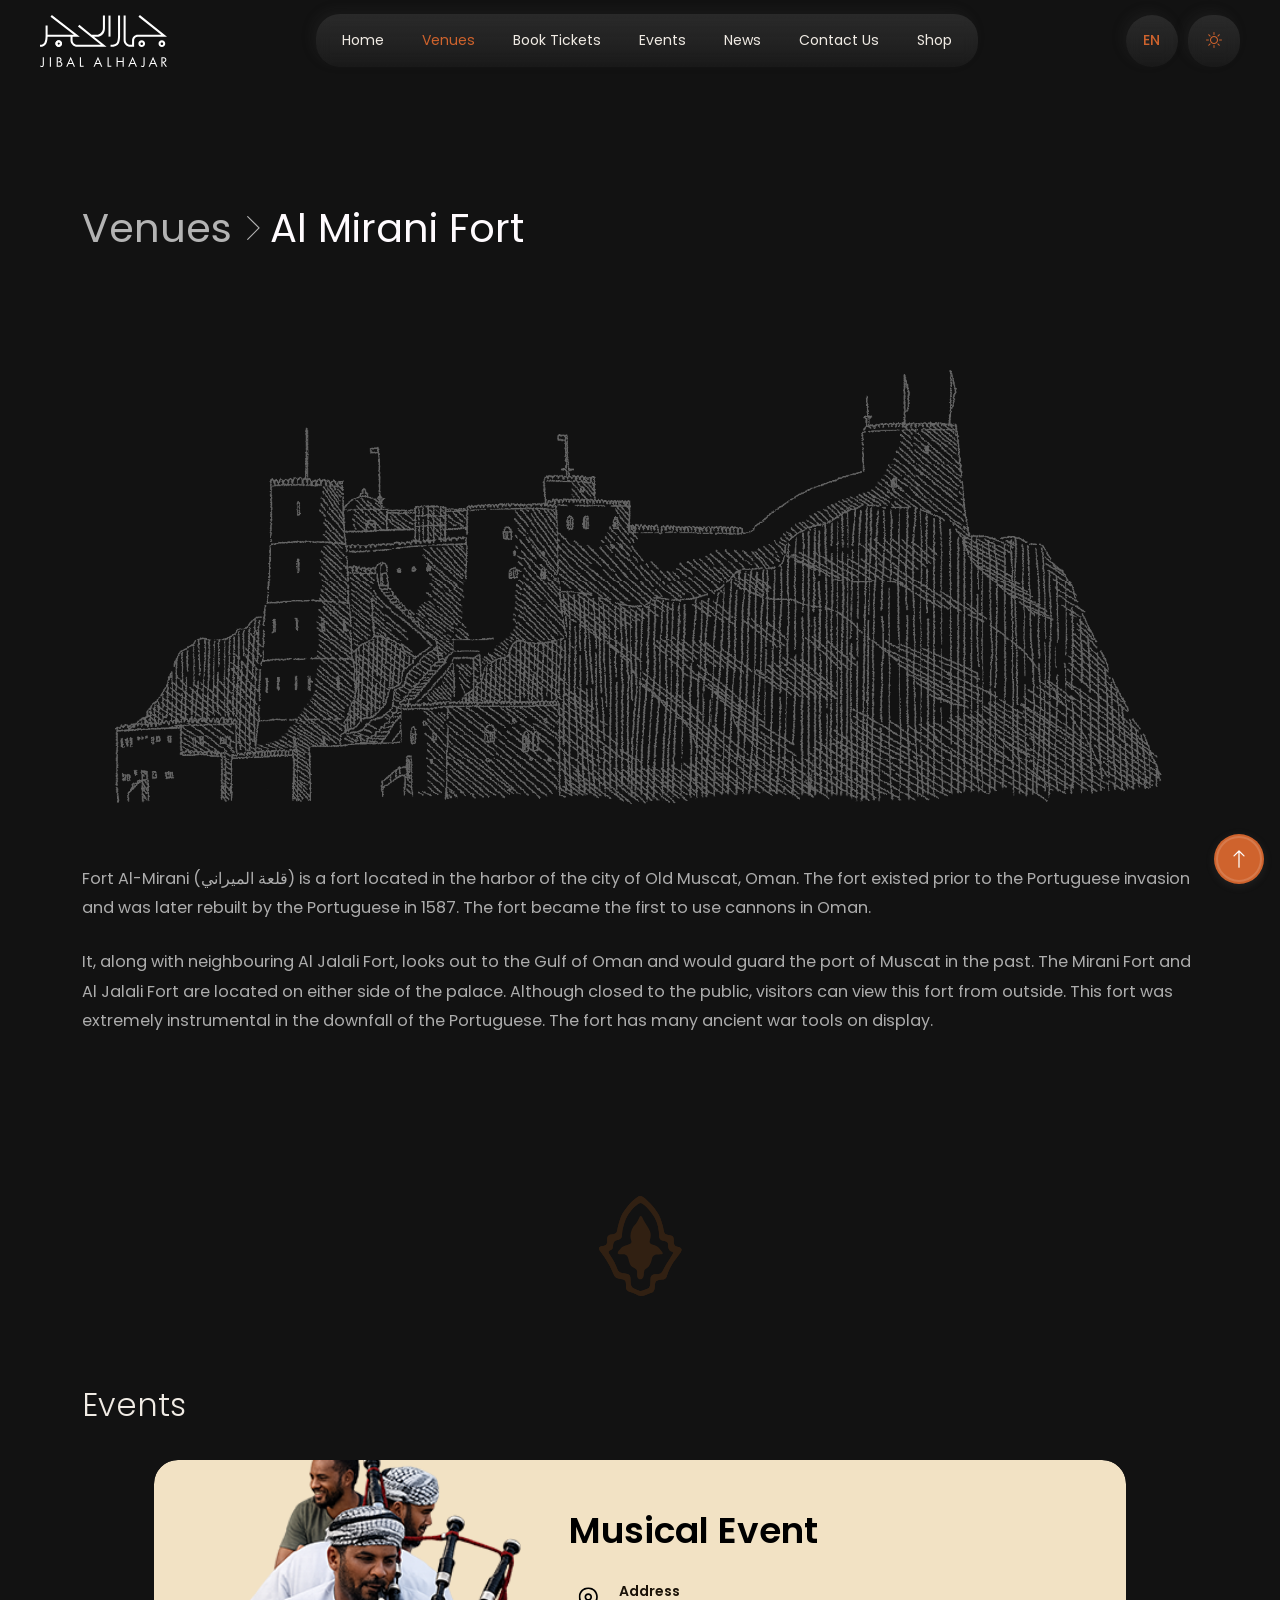
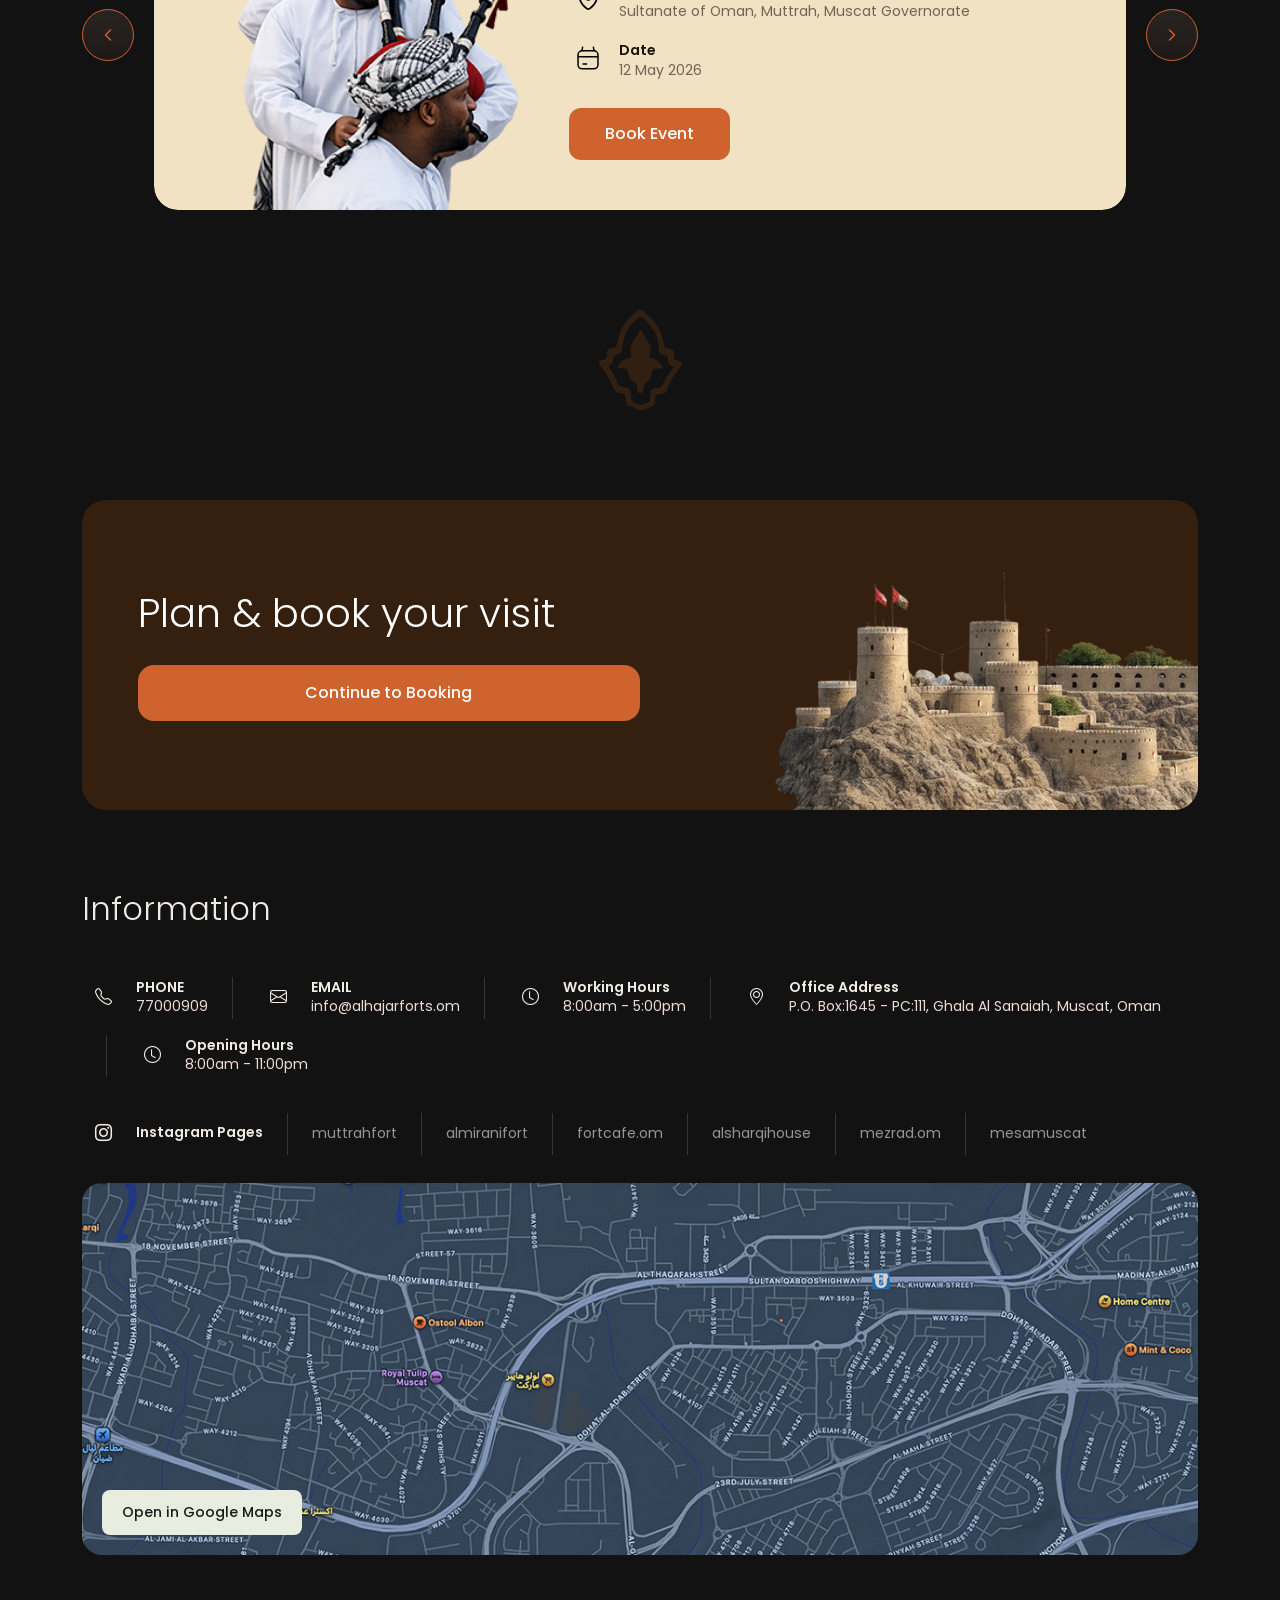
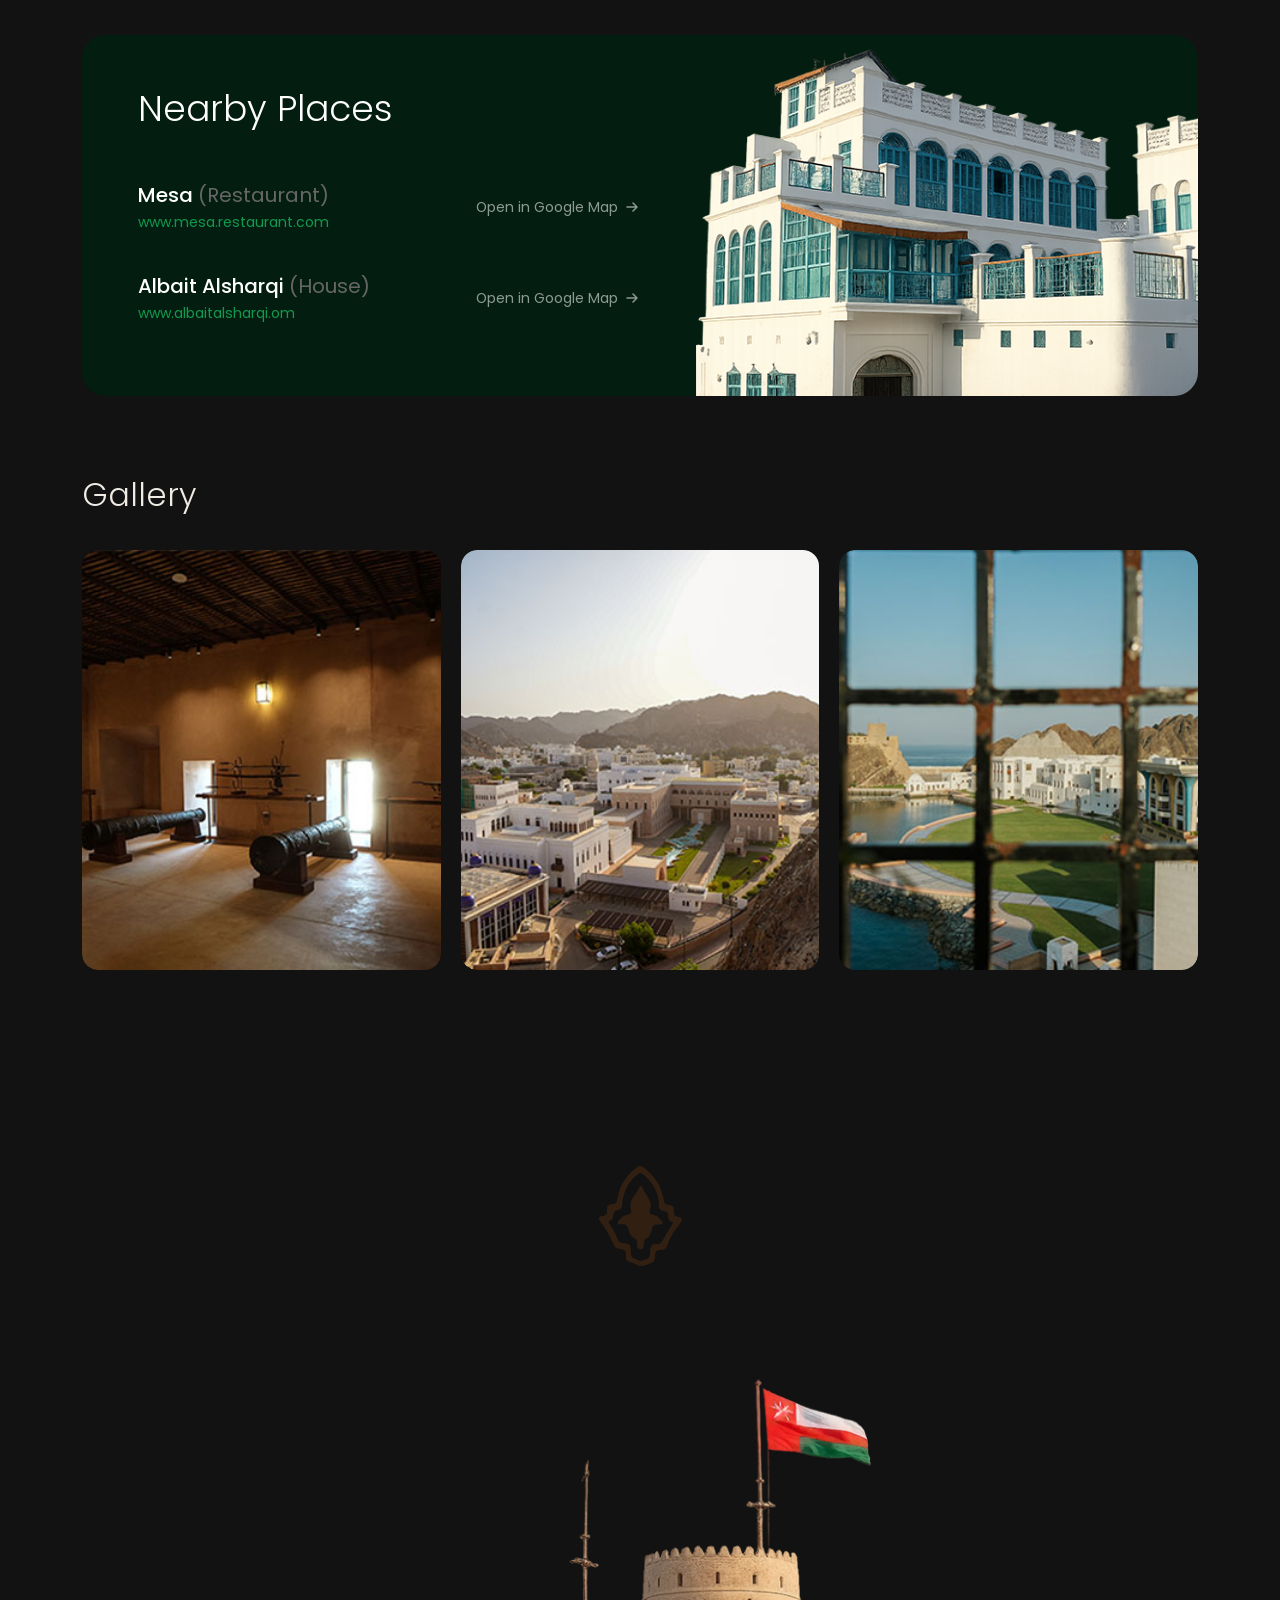
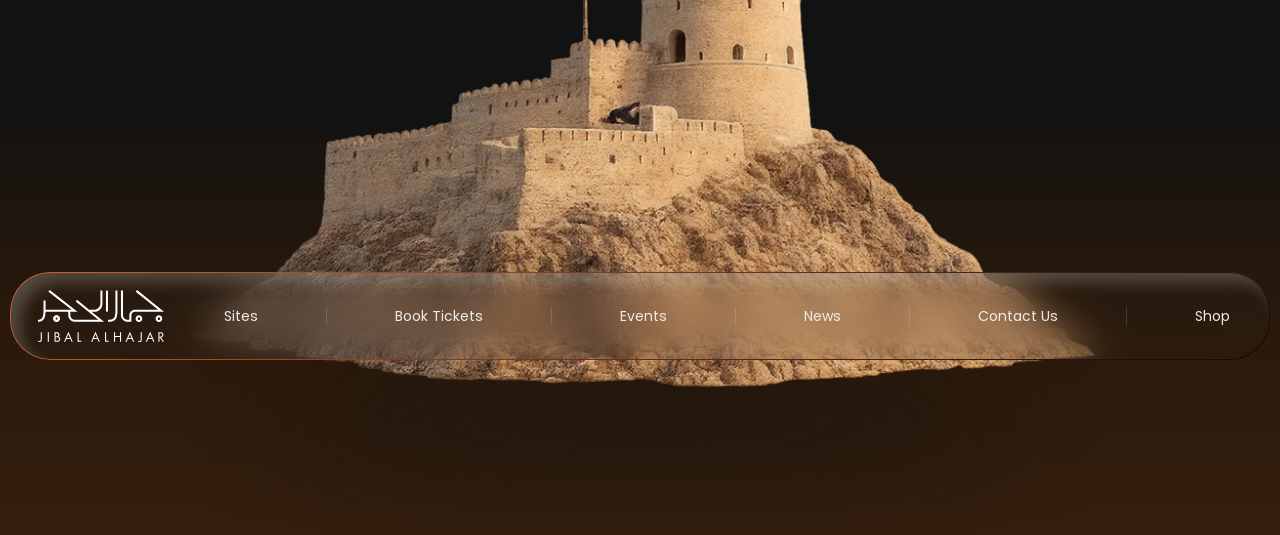
==== commit 8e47db0e: "Font-size reduction, hide app content pre-launch, rename News to Highlights" ====
--- a/al-mirani-fort.html
+++ b/al-mirani-fort.html
@@ -450,7 +450,8 @@
               <a href="book-tickets.html" class="plan-visit-card__cta"
                 >Continue to Booking</a
               >
-              <div class="plan-visit-card__app-row">
+              <!-- HIDDEN UNTIL APP LAUNCH
+<div class="plan-visit-card__app-row">
                 <span class="plan-visit-card__save">Want to save 10%?</span>
                 <a href="#" class="plan-visit-card__app-link">
                   Book in the app instead
@@ -479,6 +480,7 @@
                   </svg>
                 </a>
               </div>
+-->
             </div>
 
             <!-- Right: visual -->
@@ -893,12 +895,14 @@
               <li class="footer__nav-item">
                 <a href="shop.html" class="footer__nav-link">Shop</a>
               </li>
+              <!-- HIDDEN UNTIL APP LAUNCH
               <li class="footer__nav-sep" aria-hidden="true"></li>
               <li class="footer__nav-item">
                 <a href="#section-download-app" class="footer__nav-link"
                   >Download App</a
                 >
               </li>
+              -->
             </ul>
           </nav>
         </div>
--- a/assets/css/style.css
+++ b/assets/css/style.css
@@ -10884,7 +10884,7 @@
 }
 
 .page-heading {
-  font-size: var(--fs-4xl);
+  font-size: var(--fs-3xl);
   font-weight: var(--fw-light);
   color: var(--color-text);
   margin: 0 0 80px;
@@ -11496,7 +11496,7 @@
   }
 }
 .discover-text__heading {
-  font-size: var(--fs-9xl);
+  font-size: var(--fs-7xl);
   font-weight: var(--fw-bold);
   color: var(--color-text);
   line-height: 1.1;
@@ -11505,17 +11505,17 @@
 }
 @media (max-width: 1200px) {
   .discover-text__heading {
-    font-size: var(--fs-display-sm);
+    font-size: var(--fs-10xl);
   }
 }
 @media (max-width: 991px) {
   .discover-text__heading {
-    font-size: var(--fs-7xl);
+    font-size: var(--fs-5xl);
   }
 }
 @media (max-width: 767px) {
   .discover-text__heading {
-    font-size: var(--fs-5xl);
+    font-size: var(--fs-4xl);
   }
 }
 .discover-text__body {
@@ -11551,7 +11551,7 @@
   }
 }
 .discover-text__badge strong {
-  font-size: var(--fs-3xl);
+  font-size: var(--fs-2xl);
   font-weight: var(--fw-bold);
   transition: color var(--transition-duration) ease 0s;
 }
@@ -11640,7 +11640,7 @@
   }
 }
 .discover-cta__heading {
-  font-size: var(--fs-9xl);
+  font-size: var(--fs-7xl);
   font-weight: var(--fw-bold);
   color: var(--color-text);
   line-height: 1.1;
@@ -11649,22 +11649,22 @@
 }
 @media (max-width: 1200px) {
   .discover-cta__heading {
-    font-size: var(--fs-display-sm);
+    font-size: var(--fs-10xl);
   }
 }
 @media (max-width: 991px) {
   .discover-cta__heading {
-    font-size: var(--fs-7xl);
+    font-size: var(--fs-5xl);
   }
 }
 @media (max-width: 767px) {
   .discover-cta__heading {
-    font-size: var(--fs-5xl);
+    font-size: var(--fs-4xl);
   }
 }
 .discover-cta__subheading {
   color: #938f99;
-  font-size: var(--fs-6xl);
+  font-size: var(--fs-5xl);
   font-weight: var(--fw-normal);
   transition: color var(--transition-duration) ease 0s;
 }
@@ -11744,7 +11744,7 @@
   transition: color var(--transition-duration) ease 0s;
 }
 .fort-intro__title {
-  font-size: var(--fs-6xl);
+  font-size: var(--fs-5xl);
   font-weight: var(--fw-medium);
   color: var(--color-text);
   line-height: 1.05;
@@ -11753,16 +11753,16 @@
 }
 @media (max-width: 1200px) {
   .fort-intro__title {
-    font-size: var(--fs-display-xs);
+    font-size: var(--fs-10xl);
   }
 }
 @media (max-width: 767px) {
   .fort-intro__title {
-    font-size: var(--fs-5xl);
+    font-size: var(--fs-4xl);
   }
 }
 .fort-intro__subtitle {
-  font-size: var(--fs-3xl);
+  font-size: var(--fs-2xl);
   font-weight: var(--fw-normal);
   color: #938f99;
   margin-bottom: 20px;
@@ -11770,12 +11770,12 @@
 }
 @media (max-width: 1200px) {
   .fort-intro__subtitle {
-    font-size: var(--fs-display-xs);
+    font-size: var(--fs-10xl);
   }
 }
 @media (max-width: 767px) {
   .fort-intro__subtitle {
-    font-size: var(--fs-5xl);
+    font-size: var(--fs-4xl);
   }
 }
 .fort-intro__desc {
@@ -11818,7 +11818,7 @@
   object-fit: contain;
 }
 .fort-info__name {
-  font-size: var(--fs-2xl);
+  font-size: var(--fs-xl);
   font-weight: var(--fw-medium);
   color: var(--color-text);
   transition: color var(--transition-duration) ease 0s;
@@ -12025,7 +12025,7 @@
   }
 }
 .venues-item__title {
-  font-size: var(--fs-5xl);
+  font-size: var(--fs-4xl);
   font-weight: var(--fw-semibold);
   color: var(--color-text);
   margin-bottom: 20px;
@@ -12034,7 +12034,7 @@
 }
 @media (max-width: 767px) {
   .venues-item__title {
-    font-size: var(--fs-2xl);
+    font-size: var(--fs-xl);
   }
 }
 .venues-item__desc {
@@ -12204,7 +12204,7 @@
 }
 .app-heading__title {
   position: relative;
-  font-size: var(--fs-6xl);
+  font-size: var(--fs-5xl);
   font-weight: var(--fw-medium);
   color: var(--color-text);
   line-height: 1.08;
@@ -12213,17 +12213,17 @@
 }
 @media (max-width: 1199px) {
   .app-heading__title {
-    font-size: var(--fs-10xl);
+    font-size: var(--fs-8xl);
   }
 }
 @media (max-width: 991px) {
   .app-heading__title {
-    font-size: var(--fs-display-xs);
+    font-size: var(--fs-10xl);
   }
 }
 @media (max-width: 767px) {
   .app-heading__title {
-    font-size: var(--fs-5xl);
+    font-size: var(--fs-4xl);
   }
 }
 
@@ -12369,7 +12369,7 @@
 .app-card__text {
   position: relative;
   z-index: 1;
-  font-size: var(--fs-xl);
+  font-size: var(--fs-lg);
   font-weight: var(--fw-normal);
   color: var(--color-text);
   line-height: 1.4;
@@ -12427,7 +12427,7 @@
 }
 
 .plan-book__title {
-  font-size: var(--fs-6xl);
+  font-size: var(--fs-5xl);
   font-weight: var(--fw-medium);
   color: #ffffff;
   line-height: 1.1;
@@ -12435,7 +12435,7 @@
 }
 @media (max-width: 767px) {
   .plan-book__title {
-    font-size: var(--fs-3xl);
+    font-size: var(--fs-2xl);
   }
 }
 
@@ -12685,7 +12685,7 @@
 }
 
 .download-app__title {
-  font-size: clamp(2.25rem, 3.5vw, 2.75rem);
+  font-size: clamp(2rem, 3vw, 2.4rem);
   font-weight: var(--fw-medium);
   color: var(--color-text);
   line-height: 1.12;
@@ -12694,7 +12694,7 @@
 }
 
 .download-app__desc {
-  font-size: var(--fs-xl);
+  font-size: var(--fs-lg);
   color: #938f99;
   line-height: 1.65;
   margin-bottom: 36px;
@@ -12941,7 +12941,7 @@
   flex-shrink: 0;
 }
 .venue-card__name {
-  font-size: var(--fs-4xl);
+  font-size: var(--fs-3xl);
   font-weight: var(--fw-medium);
   color: var(--color-text);
   margin: 0;
@@ -13032,7 +13032,7 @@
     flex: 0 0 40%;
   }
   .venue-card__name {
-    font-size: var(--fs-3xl);
+    font-size: var(--fs-2xl);
   }
 }
 @media (max-width: 991px) {
@@ -13041,7 +13041,7 @@
     padding: 32px 28px;
   }
   .venue-card__name {
-    font-size: var(--fs-2xl);
+    font-size: var(--fs-xl);
   }
 }
 @media (max-width: 767px) {
@@ -13059,7 +13059,7 @@
     max-height: 180px;
   }
   .venue-card__name {
-    font-size: var(--fs-xl);
+    font-size: var(--fs-lg);
   }
 }
 .page-header-sec {
@@ -13080,7 +13080,7 @@
 .page-header__breadcrumb .breadcrumb-item {
   display: flex;
   align-items: center;
-  font-size: var(--fs-6xl);
+  font-size: var(--fs-5xl);
   color: #b3b3b3;
 }
 .page-header__breadcrumb .breadcrumb-item a {
@@ -13111,7 +13111,7 @@
 }
 
 .page-header__title {
-  font-size: var(--fs-5xl);
+  font-size: var(--fs-4xl);
   font-weight: var(--fw-light);
   color: var(--color-text);
   margin: 12px 0 0;
@@ -13151,7 +13151,7 @@
 }
 
 .section-events__title {
-  font-size: var(--fs-4xl);
+  font-size: var(--fs-3xl);
   font-weight: var(--fw-light);
   color: var(--color-text);
   margin: 0 0 36px;
@@ -13221,7 +13221,7 @@
   }
 }
 .event-card__title {
-  font-size: var(--fs-5xl);
+  font-size: var(--fs-4xl);
   font-weight: var(--fw-semibold);
   color: var(--black);
   margin: 0;
@@ -13229,12 +13229,12 @@
 }
 @media (max-width: 991px) {
   .event-card__title {
-    font-size: var(--fs-4xl);
+    font-size: var(--fs-3xl);
   }
 }
 @media (max-width: 767px) {
   .event-card__title {
-    font-size: var(--fs-3xl);
+    font-size: var(--fs-2xl);
   }
 }
 .event-card__meta {
@@ -13329,7 +13329,7 @@
 }
 
 .section-fort-info__title {
-  font-size: var(--fs-4xl);
+  font-size: var(--fs-3xl);
   font-weight: var(--fw-light);
   color: var(--color-text);
   margin: 0 0 40px;
@@ -13425,7 +13425,7 @@
 }
 
 .section-gallery__title {
-  font-size: var(--fs-4xl);
+  font-size: var(--fs-3xl);
   font-weight: var(--fw-light);
   color: var(--color-text);
   margin: 0 0 36px;
@@ -13609,7 +13609,7 @@
   }
 }
 .nearby-card__title {
-  font-size: var(--fs-5xl);
+  font-size: var(--fs-4xl);
   font-weight: var(--fw-light);
   color: #fff;
   margin: 0;
@@ -13617,12 +13617,12 @@
 }
 @media (max-width: 991px) {
   .nearby-card__title {
-    font-size: var(--fs-4xl);
+    font-size: var(--fs-3xl);
   }
 }
 @media (max-width: 767px) {
   .nearby-card__title {
-    font-size: var(--fs-3xl);
+    font-size: var(--fs-2xl);
   }
 }
 .nearby-card__visual {
@@ -13679,7 +13679,7 @@
   gap: 4px;
 }
 .nearby-list__name {
-  font-size: var(--fs-xl);
+  font-size: var(--fs-lg);
   font-weight: var(--fw-medium);
   color: #fff;
   margin: 0;
@@ -13762,7 +13762,7 @@
   }
 }
 .plan-visit-card__title {
-  font-size: var(--fs-6xl);
+  font-size: var(--fs-5xl);
   font-weight: var(--fw-light);
   color: #fff;
   margin: 0;
@@ -13770,12 +13770,12 @@
 }
 @media (max-width: 991px) {
   .plan-visit-card__title {
-    font-size: var(--fs-4xl);
+    font-size: var(--fs-3xl);
   }
 }
 @media (max-width: 767px) {
   .plan-visit-card__title {
-    font-size: var(--fs-3xl);
+    font-size: var(--fs-2xl);
   }
 }
 .plan-visit-card__cta {
@@ -13863,7 +13863,7 @@
 }
 
 .news-page-title {
-  font-size: var(--fs-5xl);
+  font-size: var(--fs-4xl);
   font-weight: var(--fw-light);
   color: var(--color-text);
   margin: 0 0 48px;
@@ -13994,7 +13994,7 @@
   opacity: 0.85;
 }
 .news-item__title {
-  font-size: var(--fs-4xl);
+  font-size: var(--fs-3xl);
   font-weight: var(--fw-semibold);
   color: var(--color-text);
   margin: 0;
@@ -14002,12 +14002,12 @@
 }
 @media (max-width: 991px) {
   .news-item__title {
-    font-size: var(--fs-3xl);
+    font-size: var(--fs-2xl);
   }
 }
 @media (max-width: 767px) {
   .news-item__title {
-    font-size: var(--fs-2xl);
+    font-size: var(--fs-xl);
   }
 }
 .news-item__title a {
@@ -14147,7 +14147,7 @@
 }
 
 .nd-article-title {
-  font-size: var(--fs-3xl);
+  font-size: var(--fs-2xl);
   font-weight: var(--fw-semibold);
   color: var(--color-text);
   margin: 0;
@@ -14209,7 +14209,7 @@
     padding: 0 0 60px;
   }
   .nd-article-title {
-    font-size: var(--fs-2xl);
+    font-size: var(--fs-xl);
   }
 }
 @media (max-width: 767px) {
@@ -14226,7 +14226,7 @@
     padding-top: 0;
   }
   .nd-article-title {
-    font-size: var(--fs-xl);
+    font-size: var(--fs-lg);
   }
   .nd-icon-divider {
     padding: 24px 0 40px;
@@ -14245,7 +14245,7 @@
 }
 
 .contact-page-title {
-  font-size: var(--fs-5xl);
+  font-size: var(--fs-4xl);
   font-weight: var(--fw-light);
   color: var(--color-text);
   margin: 0 0 48px;
@@ -14311,14 +14311,14 @@
   gap: 8px;
 }
 .event-promo-card__title {
-  font-size: var(--fs-2xl);
+  font-size: var(--fs-xl);
   font-weight: var(--fw-semibold);
   color: #f7e7cd;
   margin: 0;
 }
 @media (max-width: 991px) {
   .event-promo-card__title {
-    font-size: var(--fs-xl);
+    font-size: var(--fs-lg);
   }
 }
 .event-promo-card__subtitle {
@@ -14369,14 +14369,14 @@
 }
 
 .contact-form-title {
-  font-size: var(--fs-3xl);
+  font-size: var(--fs-2xl);
   font-weight: var(--fw-semibold);
   color: var(--color-text);
   margin: 0 0 32px;
 }
 @media (max-width: 767px) {
   .contact-form-title {
-    font-size: var(--fs-2xl);
+    font-size: var(--fs-xl);
     margin: 0 0 24px;
   }
 }
@@ -14611,7 +14611,7 @@
 }
 
 .shop-page-title {
-  font-size: var(--fs-5xl);
+  font-size: var(--fs-4xl);
   font-weight: var(--fw-light);
   color: var(--color-text);
   margin: 0 0 40px;
@@ -14684,14 +14684,14 @@
   margin-bottom: 4px;
 }
 .shop-featured-card__title {
-  font-size: var(--fs-5xl);
+  font-size: var(--fs-4xl);
   font-weight: var(--fw-medium);
   color: #1a1209;
   margin: 0;
 }
 @media (max-width: 991px) {
   .shop-featured-card__title {
-    font-size: var(--fs-xl);
+    font-size: var(--fs-lg);
   }
 }
 .shop-featured-card__price-row {
@@ -14707,7 +14707,7 @@
   flex-shrink: 0;
 }
 .shop-featured-card__price {
-  font-size: var(--fs-xl);
+  font-size: var(--fs-lg);
   font-weight: var(--fw-medium);
   color: #1a1209;
 }
@@ -14825,14 +14825,14 @@
   gap: 12px;
 }
 .workshop-card__title {
-  font-size: var(--fs-3xl);
+  font-size: var(--fs-2xl);
   font-weight: var(--fw-medium);
   color: #fff;
   margin: 0;
 }
 @media (max-width: 991px) {
   .workshop-card__title {
-    font-size: var(--fs-xl);
+    font-size: var(--fs-lg);
   }
 }
 .workshop-card__desc {
@@ -14906,7 +14906,7 @@
 }
 
 .shop-items-title {
-  font-size: var(--fs-xl);
+  font-size: var(--fs-lg);
   color: var(--white);
   margin: 0;
   letter-spacing: 0.02em;
@@ -15139,7 +15139,7 @@
 }
 
 .bt-page-title {
-  font-size: var(--fs-5xl);
+  font-size: var(--fs-4xl);
   font-weight: var(--fw-light);
   color: var(--color-text);
   margin: 0 0 40px;
@@ -15205,14 +15205,14 @@
   gap: 8px;
 }
 .bt-event-card__title {
-  font-size: var(--fs-2xl);
+  font-size: var(--fs-xl);
   font-weight: var(--fw-semibold);
   color: #1f1a12;
   margin: 0;
 }
 @media (max-width: 991px) {
   .bt-event-card__title {
-    font-size: var(--fs-xl);
+    font-size: var(--fs-lg);
   }
 }
 .bt-event-card__more {
@@ -15285,7 +15285,7 @@
 }
 
 .bt-section-title {
-  font-size: var(--fs-3xl);
+  font-size: var(--fs-2xl);
   font-weight: var(--fw-medium);
   color: var(--color-text);
   margin: 0 0 28px;
@@ -15552,7 +15552,7 @@
 .bt-package-card__title {
   position: relative;
   z-index: 1;
-  font-size: var(--fs-3xl);
+  font-size: var(--fs-2xl);
   font-weight: var(--fw-medium);
   color: #fff;
   margin: 0 0 24px;
@@ -15766,7 +15766,7 @@
 .bt-counter__val {
   min-width: 24px;
   text-align: center;
-  font-size: var(--fs-xl);
+  font-size: var(--fs-lg);
   font-weight: var(--fw-medium);
   color: var(--color-text);
   user-select: none;
@@ -15813,11 +15813,11 @@
   gap: 16px;
 }
 .bt-summary__label {
+  font-size: var(--fs-lg);
+  color: #cac4d0;
+}
+.bt-summary__value {
   font-size: var(--fs-xl);
-  color: #cac4d0;
-}
-.bt-summary__value {
-  font-size: var(--fs-2xl);
   font-weight: var(--fw-medium);
   color: var(--white);
   letter-spacing: 0.01em;
@@ -15850,7 +15850,7 @@
   flex: 1;
 }
 .bt-summary__total-value {
-  font-size: var(--fs-2xl);
+  font-size: var(--fs-xl);
   font-weight: var(--fw-semibold);
   color: var(--color-text);
   letter-spacing: 0.01em;
@@ -16220,7 +16220,7 @@
   color: var(--color-text);
 }
 .bt-booking-row--total .bt-booking-row__value {
-  font-size: var(--fs-xl);
+  font-size: var(--fs-lg);
   font-weight: var(--fw-semibold);
 }
 
@@ -16255,7 +16255,7 @@
   color: var(--color-text);
   font-weight: var(--fw-light);
   line-height: 1.18;
-  font-size: clamp(2rem, 1rem + 2.6vw, 3rem);
+  font-size: clamp(1.75rem, 0.9rem + 2.2vw, 2.6rem);
   letter-spacing: -0.01em;
 }
 
@@ -16393,7 +16393,7 @@
   margin: 0 0 16px;
   color: var(--color-text);
   font-weight: var(--fw-bold);
-  font-size: clamp(1.75rem, 1rem + 1.7vw, 2.5rem);
+  font-size: clamp(1.5rem, 0.9rem + 1.5vw, 2.15rem);
   line-height: 1.18;
 }
 .evx-host__text {
@@ -16532,7 +16532,7 @@
   color: var(--color-text);
   font-weight: var(--fw-bold);
   line-height: 1.2;
-  font-size: clamp(1.75rem, 1.1rem + 1.4vw, 2.25rem);
+  font-size: clamp(1.5rem, 1rem + 1.2vw, 1.95rem);
 }
 .evf-feature__desc {
   margin: 0;
@@ -16619,7 +16619,7 @@
   margin: 0 0 24px;
   color: var(--color-text);
   font-weight: var(--fw-medium);
-  font-size: var(--fs-3xl);
+  font-size: var(--fs-2xl);
   line-height: 1.2;
 }
 
@@ -17388,4 +17388,6 @@
 
 [data-theme=light] .footer__bg {
   background: linear-gradient(180deg, #ffffff 0%, #ffffff 22.12%, #cca789 60.58%, #a97851 75.48%, #351f0e 100%);
-}/*# sourceMappingURL=style.css.map */+}
+
+/*# sourceMappingURL=style.css.map */
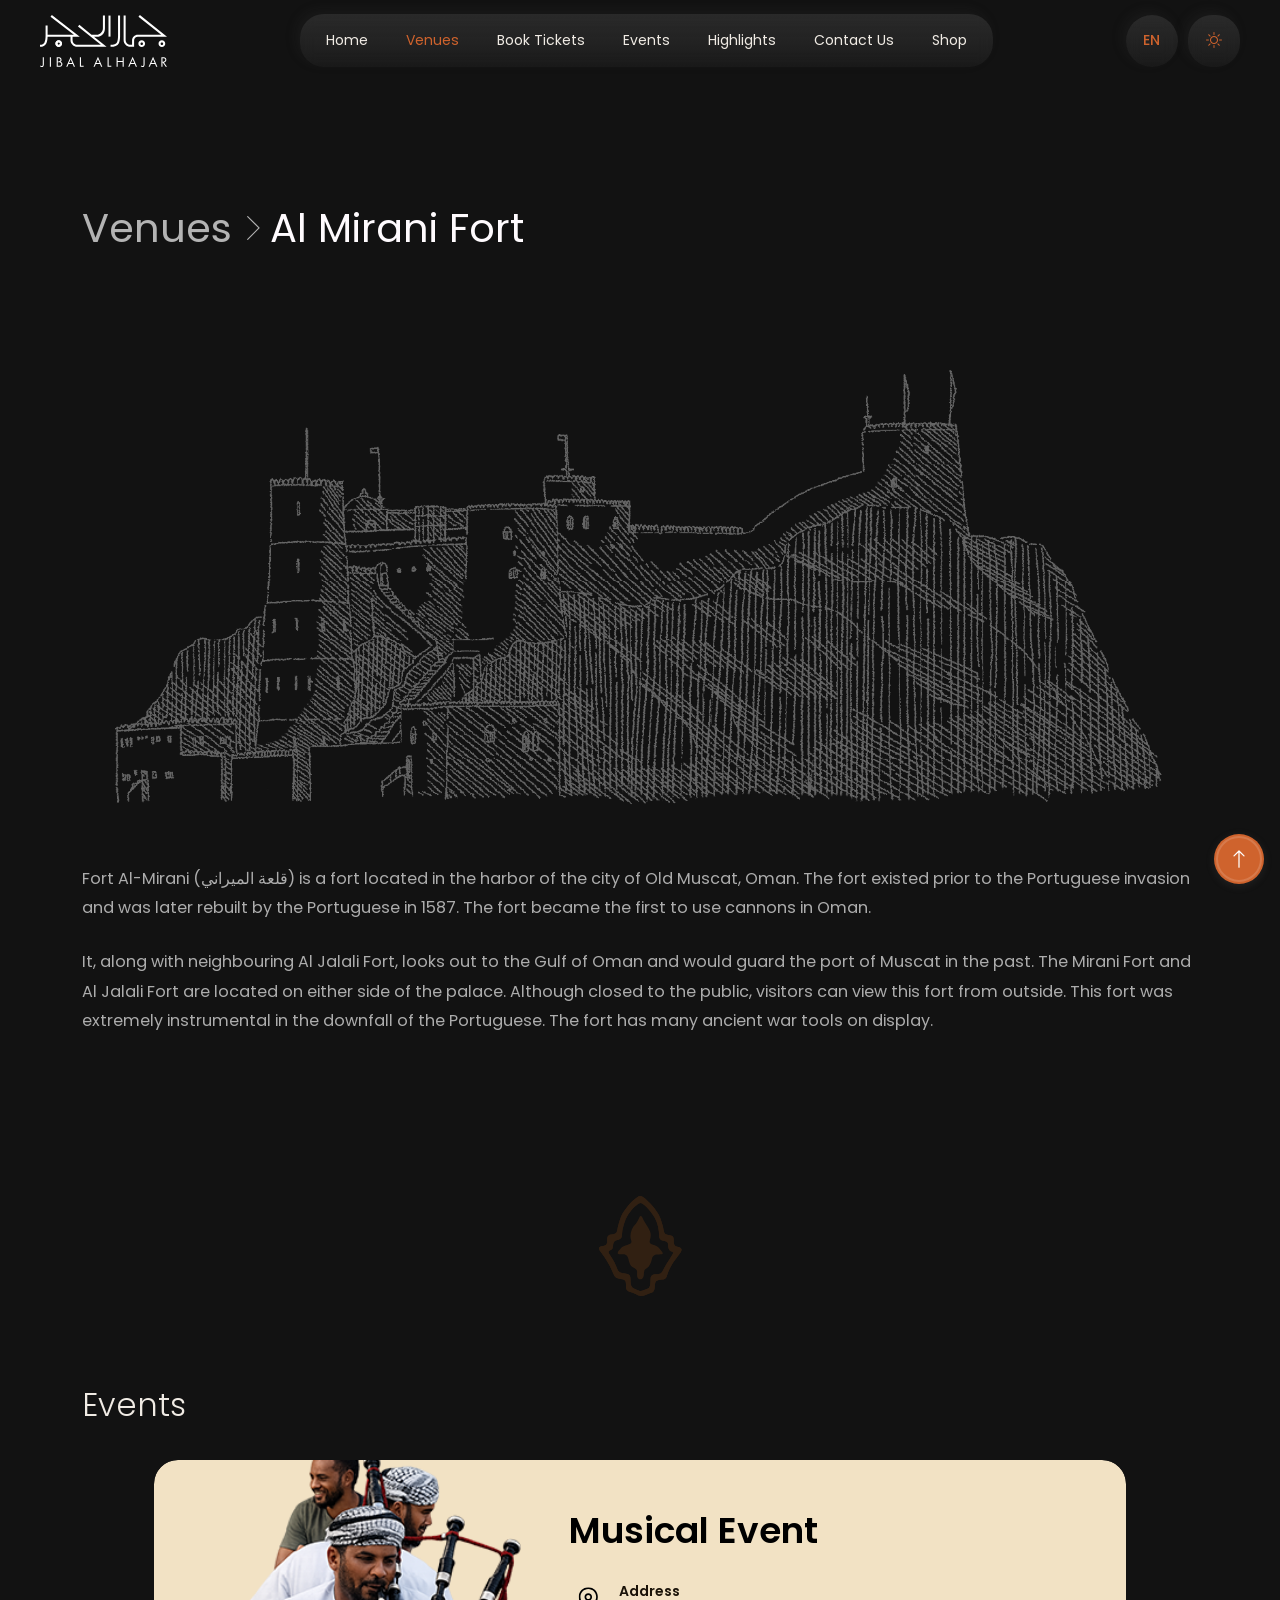
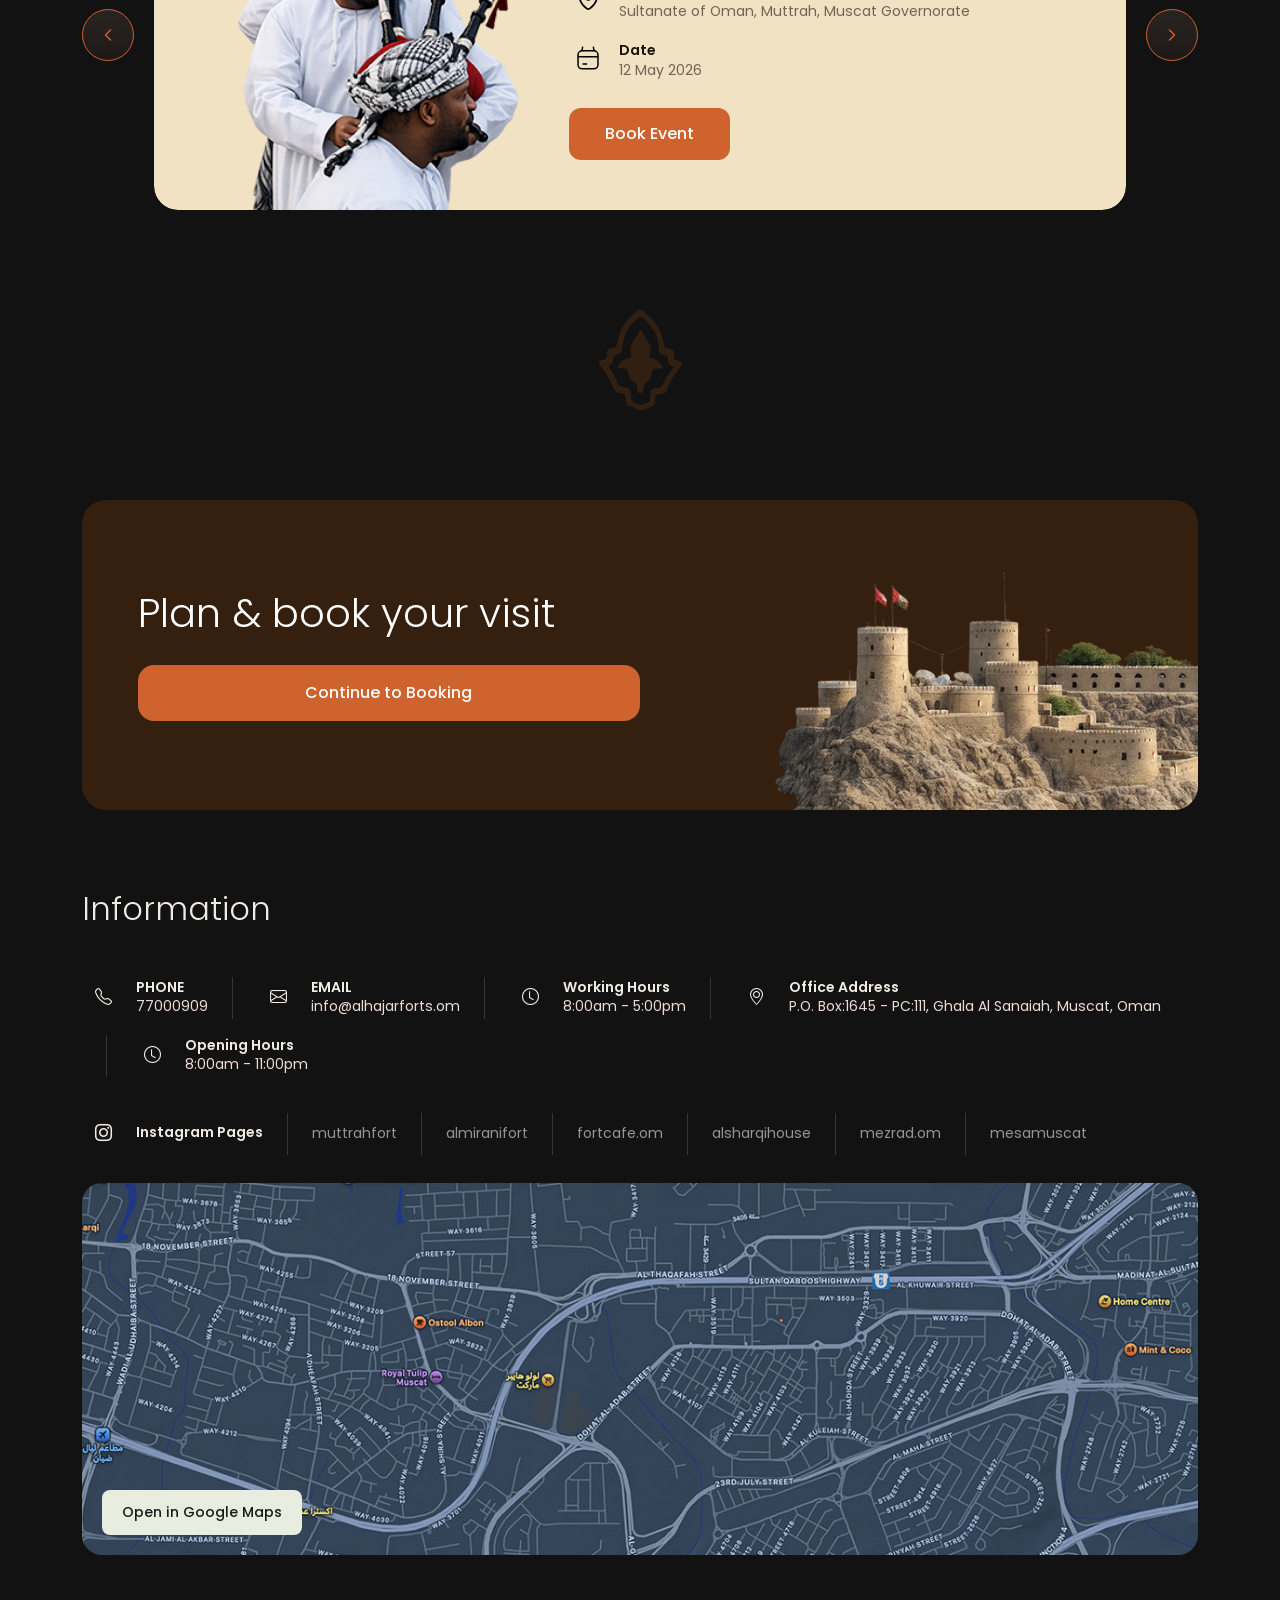
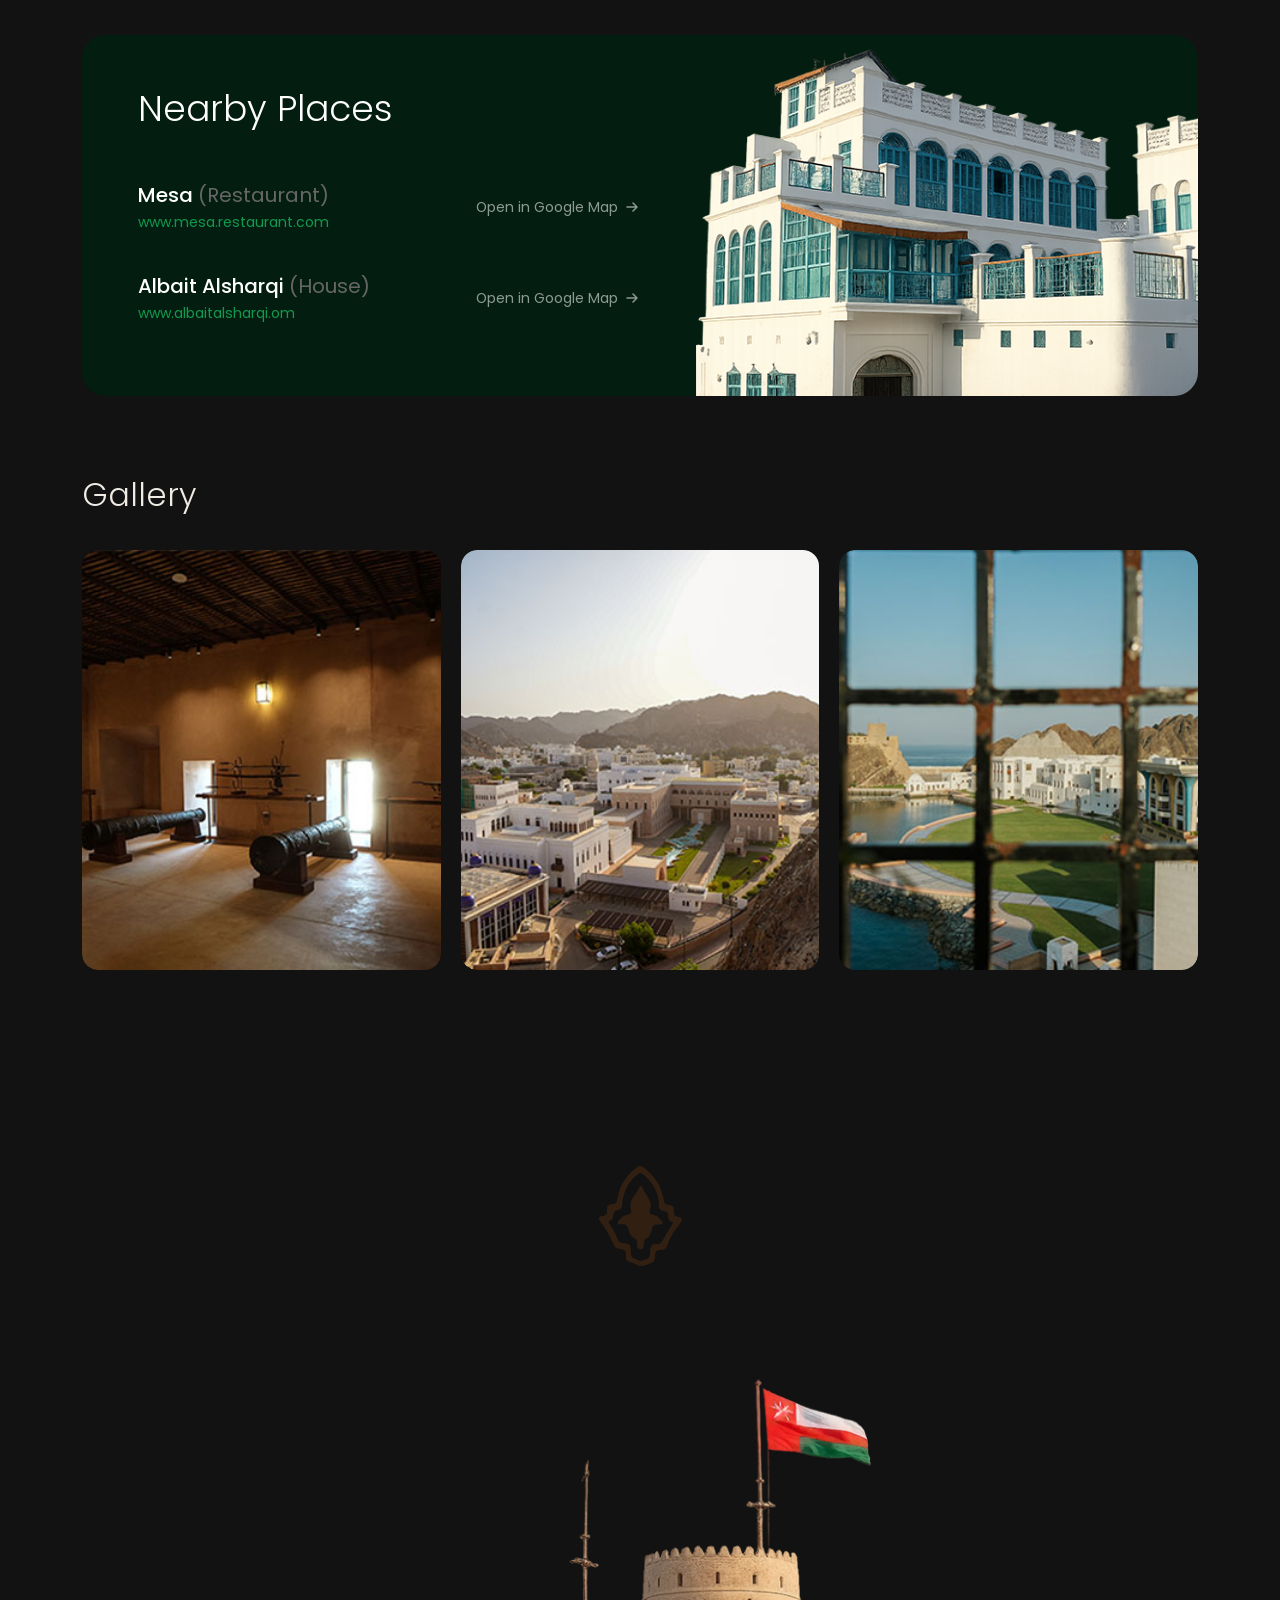
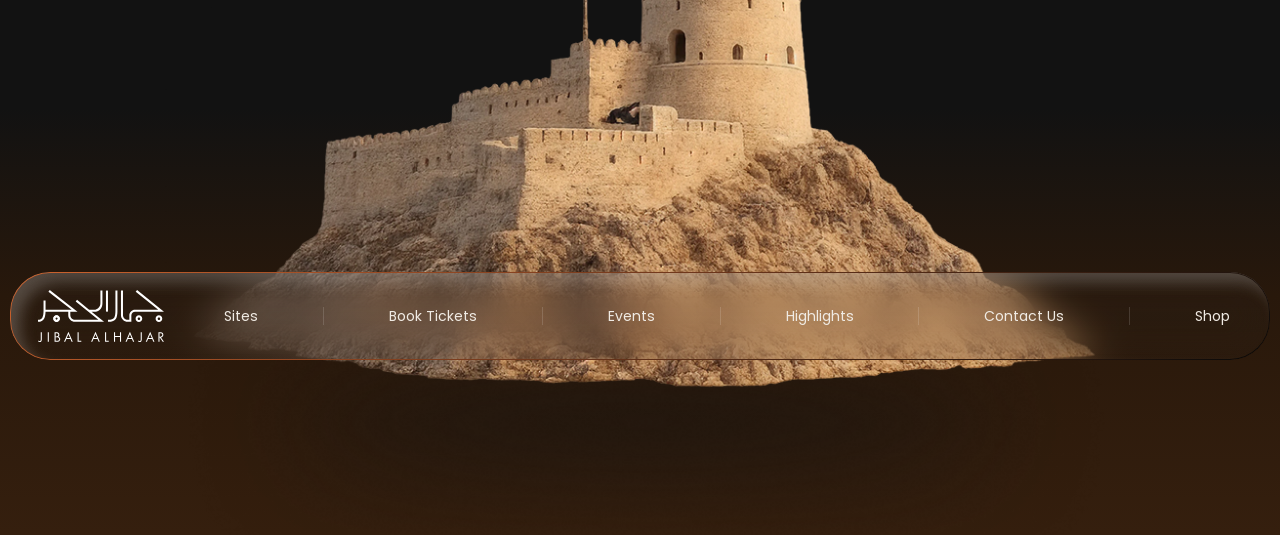
==== commit da5bcf00: "Rename News to Highlights site-wide Rename news.html -> highlights.html, update all nav/drawer/foote" ====
--- a/al-mirani-fort.html
+++ b/al-mirani-fort.html
@@ -62,7 +62,7 @@
               <a href="events.html" class="nav-main__link">Events</a>
             </li>
             <li class="nav-main__item">
-              <a href="news.html" class="nav-main__link">News</a>
+              <a href="highlights.html" class="nav-main__link">Highlights</a>
             </li>
             <li class="nav-main__item">
               <a href="contact.html" class="nav-main__link">Contact Us</a>
@@ -147,7 +147,7 @@
           <a href="events.html" class="mobile-drawer__link">Events</a>
         </li>
         <li class="mobile-drawer__item">
-          <a href="news.html" class="mobile-drawer__link">News</a>
+          <a href="highlights.html" class="mobile-drawer__link">Highlights</a>
         </li>
         <li class="mobile-drawer__item">
           <a href="contact.html" class="mobile-drawer__link">Contact Us</a>
@@ -885,7 +885,7 @@
               </li>
               <li class="footer__nav-sep" aria-hidden="true"></li>
               <li class="footer__nav-item">
-                <a href="news.html" class="footer__nav-link">News</a>
+                <a href="highlights.html" class="footer__nav-link">Highlights</a>
               </li>
               <li class="footer__nav-sep" aria-hidden="true"></li>
               <li class="footer__nav-item">
--- a/assets/css/style.css
+++ b/assets/css/style.css
@@ -11687,7 +11687,7 @@
   color: rgba(255, 255, 255, 0.6);
   font-size: var(--fs-base);
   font-weight: var(--fw-medium);
-  padding: 12px 40px;
+  padding: 12px 20px;
   border-radius: 16px;
   border: 2px solid var(--color-cta);
   text-align: center;
@@ -11706,7 +11706,7 @@
   color: var(--color-cta);
   font-size: var(--fs-base);
   font-weight: var(--fw-medium);
-  padding: 12px 40px;
+  padding: 12px 20px;
   margin-left: -48px;
   border-radius: 16px;
   border: 2px solid var(--color-cta);
@@ -17386,8 +17386,653 @@
   background-color: #cf632d;
 }
 
+[data-theme=light] .venues-sec .page-heading {
+  color: var(--black);
+}
+
+[data-theme=light] .venue-card {
+  background: linear-gradient(90deg, #ececec 0%, #e9dfd0 100%);
+}
+
+[data-theme=light] .venue-card__name {
+  color: var(--black);
+}
+
+[data-theme=light] .venue-card__more {
+  color: #cf632d;
+}
+
+[data-theme=light] .venue-card__logo-placeholder {
+  background: rgba(0, 0, 0, 0.1);
+}
+
+[data-theme=light] .venue-card__glow {
+  background: rgba(199, 138, 95, 0.4);
+}
+
+[data-theme=light] .venue-card__bg-pattern {
+  opacity: 0.12;
+}
+
+[data-theme=light] .venue-card__img {
+  filter: drop-shadow(0 18px 40px rgba(80, 50, 20, 0.22));
+}
+
+[data-theme=light] .venue-card--soon .venue-card__img {
+  filter: grayscale(1) drop-shadow(0 18px 40px rgba(0, 0, 0, 0.18));
+}
+
+[data-theme=light] .venue-card__badge {
+  color: var(--white);
+}
+
+[data-theme=light] .breadcrumb-item.active {
+  color: var(--black);
+}
+
+[data-theme=light] .event-card {
+  background-color: #cbb99e;
+}
+
+[data-theme=light] .btn-book-event {
+  background-color: #cf632d;
+}
+[data-theme=light] .btn-book-event:hover {
+  background-color: #d86429;
+}
+
+[data-theme=light] .events-nav {
+  color: #cf632d;
+}
+
+[data-theme=light] .fort-info-strip__value {
+  color: var(--dark-450);
+}
+
+[data-theme=light] .fort-info-strip__sep {
+  background-color: rgba(0, 0, 0, 0.12);
+}
+
+[data-theme=light] .fort-info-strip__handle {
+  color: var(--dark-450);
+}
+
+[data-theme=light] .nearby-card {
+  background-color: #cfe8d4;
+}
+
+[data-theme=light] .nearby-card__title {
+  color: var(--black);
+}
+
+[data-theme=light] .nearby-list__name {
+  color: var(--black);
+}
+
+[data-theme=light] .nearby-list__url {
+  color: #0b7a3e;
+}
+
+[data-theme=light] .nearby-list__map-link {
+  color: rgba(0, 0, 0, 0.55);
+}
+[data-theme=light] .nearby-list__map-link:hover {
+  color: var(--black);
+}
+
+[data-theme=light] .plan-visit-card {
+  background-color: #e7d3c7;
+}
+
+[data-theme=light] .plan-visit-card__title {
+  color: var(--black);
+}
+
+[data-theme=light] .plan-visit-card__cta {
+  background-color: #cf632d;
+}
+[data-theme=light] .plan-visit-card__cta:hover {
+  background-color: #d86429;
+}
+
+[data-theme=light] .plan-visit-card__save {
+  color: var(--dark-550);
+}
+
+[data-theme=light] .plan-visit-card__app-link {
+  color: var(--dark-450);
+}
+[data-theme=light] .plan-visit-card__app-link:hover {
+  color: var(--black);
+}
+
+[data-theme=light] .bt-event-card {
+  background-color: #cdbb9c;
+}
+
+[data-theme=light] .bt-btn-book-event {
+  background-color: #cf632d;
+}
+
+[data-theme=light] .bt-venue-card {
+  background: #f0f0f0;
+}
+
+[data-theme=light] .bt-venue-card__radio-indicator {
+  border-color: rgba(0, 0, 0, 0.25);
+}
+
+[data-theme=light] .bt-venue-card__glow {
+  background: rgba(199, 138, 95, 0.4);
+}
+
+[data-theme=light] .bt-package-card {
+  background: #f0f0f0;
+}
+
+[data-theme=light] .bt-package-card--featured {
+  background: linear-gradient(180deg, #f9e7d9 0%, #fdf4ee 100%);
+}
+
+[data-theme=light] .bt-package-card__glow {
+  background: rgba(207, 99, 45, 0.28);
+}
+
+[data-theme=light] .bt-package-card__pattern {
+  opacity: 0.15;
+}
+
+[data-theme=light] .bt-package-card--featured .bt-package-card__pattern {
+  opacity: 0.5;
+}
+
+[data-theme=light] .bt-package-card__type {
+  color: #7c3b1c;
+}
+
+[data-theme=light] .bt-package-card__title {
+  color: var(--black);
+}
+
+[data-theme=light] .bt-package-card__feature {
+  color: var(--dark-450);
+}
+
+[data-theme=light] .bt-btn-package--chosen {
+  background: #cf632d;
+  border-color: #cf632d;
+}
+[data-theme=light] .bt-btn-package--chosen:hover {
+  background: #cf632d;
+  border-color: #cf632d;
+}
+
+[data-theme=light] .bt-visitors-card {
+  background: #f0f0f0;
+}
+
+[data-theme=light] .bt-visitor-type__label,
+[data-theme=light] .bt-visitor-age__label {
+  color: var(--color-text);
+}
+
+[data-theme=light] .bt-visitor-type-btn {
+  border-color: rgba(0, 0, 0, 0.1);
+  background: rgba(0, 0, 0, 0.04);
+  color: var(--dark-550);
+}
+[data-theme=light] .bt-visitor-type-btn.is-active {
+  background: #d8c4a8;
+  border-color: #cf632d;
+  color: #1a1208;
+}
+
+[data-theme=light] .bt-visitor-age__info {
+  background: rgba(0, 0, 0, 0.04);
+}
+
+[data-theme=light] .bt-visitor-age__price {
+  color: rgba(0, 0, 0, 0.45);
+}
+
+[data-theme=light] .bt-summary__label {
+  color: var(--dark-550);
+}
+
+[data-theme=light] .bt-summary__value {
+  color: var(--black);
+}
+
+[data-theme=light] .bt-summary__divider {
+  background: rgba(0, 0, 0, 0.1);
+}
+
+[data-theme=light] .bt-summary__total-icon {
+  border-color: rgba(0, 0, 0, 0.3);
+  color: rgba(0, 0, 0, 0.6);
+}
+
+[data-theme=light] .bt-calendar-card {
+  background: #f0f0f0;
+}
+
+[data-theme=light] .bt-cal-legend__item {
+  color: rgba(0, 0, 0, 0.5);
+}
+
+[data-theme=light] .bt-cal-weekday {
+  color: rgba(0, 0, 0, 0.6);
+}
+
+[data-theme=light] .bt-date-cell {
+  background: rgba(0, 0, 0, 0.05);
+}
+
+[data-theme=light] .bt-date-cell__num {
+  color: rgba(0, 0, 0, 0.7);
+}
+
+[data-theme=light] .bt-date-cell--exhibition {
+  background: #4fa869;
+}
+
+[data-theme=light] .bt-date-cell--public {
+  background: #caa079;
+}
+
+[data-theme=light] .bt-date-cell--public .bt-date-cell__num {
+  color: #2a1c0e;
+}
+
+[data-theme=light] .bt-date-cell--private {
+  background: #c2bab2;
+}
+
+[data-theme=light] .bt-date-cell--private .bt-date-cell__num {
+  color: rgba(0, 0, 0, 0.6);
+}
+
+[data-theme=light] .bt-date-cell--today .bt-date-cell__num {
+  color: var(--black);
+}
+
+[data-theme=light] .bt-date-cell--selected {
+  background: #cf632d;
+  border-color: #cf632d;
+}
+
+[data-theme=light] .bt-info-card {
+  background: #f0f0f0;
+}
+
+[data-theme=light] .bt-info-label {
+  color: var(--color-text);
+}
+
+[data-theme=light] .bt-info-optional {
+  color: rgba(0, 0, 0, 0.4);
+}
+
+[data-theme=light] .bt-info-phone-wrap {
+  background: var(--white);
+  border-color: rgba(0, 0, 0, 0.12);
+}
+
+[data-theme=light] .bt-info-flag {
+  border-right-color: rgba(0, 0, 0, 0.08);
+}
+
+[data-theme=light] .bt-info-input {
+  background: var(--white);
+  border-color: rgba(0, 0, 0, 0.12);
+}
+[data-theme=light] .bt-info-input::placeholder {
+  color: rgba(0, 0, 0, 0.3);
+}
+
+[data-theme=light] .bt-booking-summary-card {
+  background: #f0f0f0;
+}
+
+[data-theme=light] .bt-booking-row {
+  border-bottom-color: rgba(0, 0, 0, 0.08);
+}
+
+[data-theme=light] .bt-booking-row__label {
+  color: var(--dark-450);
+}
+
+[data-theme=light] .bt-booking-row__icon img {
+  filter: brightness(0);
+  opacity: 0.55;
+}
+
+[data-theme=light] .bt-booking-row__value {
+  color: var(--black);
+}
+[data-theme=light] .bt-booking-row__value--muted {
+  color: rgba(0, 0, 0, 0.35);
+}
+
+[data-theme=light] .evx-video__play {
+  background: #cf632d;
+}
+[data-theme=light] .evx-video__play:hover {
+  background: #d86429;
+}
+
+[data-theme=light] .evx-host__cta {
+  background: #cf632d;
+}
+[data-theme=light] .evx-host__cta:hover {
+  background: #d86429;
+}
+
+[data-theme=light] .evx-host__contact-sep {
+  background: rgba(0, 0, 0, 0.2);
+}
+
+[data-theme=light] .evf-feature__desc,
+[data-theme=light] .evf-feature__lead,
+[data-theme=light] .evf-feature__list {
+  color: var(--dark-450);
+}
+
+[data-theme=light] .evf-feature__list::marker {
+  color: var(--dark-450);
+}
+
+[data-theme=light] .eva-form__card {
+  background: #f2f2f2;
+  border-color: rgba(0, 0, 0, 0.08);
+}
+
+[data-theme=light] .eva-field__label {
+  color: var(--dark-550);
+}
+
+[data-theme=light] .eva-field__hint {
+  color: rgba(0, 0, 0, 0.45);
+}
+
+[data-theme=light] .eva-type__btn,
+[data-theme=light] .eva-venues__btn {
+  border-color: rgba(0, 0, 0, 0.1);
+  background: rgba(0, 0, 0, 0.04);
+  color: var(--dark-550);
+}
+[data-theme=light] .eva-type__btn:hover,
+[data-theme=light] .eva-venues__btn:hover {
+  color: var(--color-text);
+}
+[data-theme=light] .eva-type__btn.is-active,
+[data-theme=light] .eva-venues__btn.is-active {
+  border-color: #cf632d;
+  background: #d8c4a8;
+  color: #1a1208;
+}
+
+[data-theme=light] .eva-input {
+  background: rgba(0, 0, 0, 0.04);
+  border-color: rgba(0, 0, 0, 0.1);
+}
+[data-theme=light] .eva-input::placeholder {
+  color: rgba(0, 0, 0, 0.3);
+}
+
+[data-theme=light] .eva-cal-card {
+  background: rgba(0, 0, 0, 0.02);
+  border-color: rgba(0, 0, 0, 0.08);
+}
+
+[data-theme=light] .eva-cal-legend__item {
+  color: rgba(0, 0, 0, 0.5);
+}
+
+[data-theme=light] .eva-cal-weekday {
+  color: rgba(0, 0, 0, 0.6);
+}
+
+[data-theme=light] .eva-date-cell {
+  background: rgba(0, 0, 0, 0.05);
+}
+
+[data-theme=light] .eva-date-cell__num {
+  color: rgba(0, 0, 0, 0.7);
+}
+
+[data-theme=light] .eva-date-cell--exhibition {
+  background: #4fa869;
+}
+
+[data-theme=light] .eva-date-cell--public {
+  background: #caa079;
+}
+
+[data-theme=light] .eva-date-cell--public .eva-date-cell__num {
+  color: #2a1c0e;
+}
+
+[data-theme=light] .eva-date-cell--private {
+  background: #c2bab2;
+}
+
+[data-theme=light] .eva-date-cell--private .eva-date-cell__num {
+  color: rgba(0, 0, 0, 0.6);
+}
+
+[data-theme=light] .eva-date-cell--today .eva-date-cell__num {
+  color: var(--black);
+}
+
+[data-theme=light] .eva-date-cell--selected {
+  background: #cf632d;
+  border-color: #cf632d;
+}
+
+[data-theme=light] .eva-contact__label {
+  color: var(--dark-550);
+}
+
+[data-theme=light] .eva-optional {
+  color: rgba(0, 0, 0, 0.4);
+}
+
+[data-theme=light] .eva-phone {
+  background: rgba(0, 0, 0, 0.04);
+  border-color: rgba(0, 0, 0, 0.1);
+}
+
+[data-theme=light] .eva-phone__flag {
+  border-right-color: rgba(0, 0, 0, 0.08);
+}
+
+[data-theme=light] .news-tabs {
+  background: rgba(0, 0, 0, 0.05);
+  border-color: rgba(0, 0, 0, 0.08);
+}
+
+[data-theme=light] .news-tab {
+  color: var(--dark-550);
+}
+[data-theme=light] .news-tab.is-active {
+  background-color: #cf632d;
+  color: #fff;
+}
+[data-theme=light] .news-tab:not(.is-active):hover {
+  color: var(--color-text);
+}
+
+[data-theme=light] .news-feed__label {
+  color: var(--dark-450);
+}
+
+[data-theme=light] .news-item__excerpt {
+  color: var(--dark-450);
+}
+
+[data-theme=light] .news-item__read-more {
+  color: #cf632d;
+}
+[data-theme=light] .news-item__read-more:hover {
+  color: #cf632d;
+}
+
+[data-theme=light] .btn-gallery-more {
+  border-color: #cf632d;
+  color: #cf632d;
+}
+
+[data-theme=light] .nd-article-header {
+  border-bottom-color: rgba(0, 0, 0, 0.1);
+}
+
+[data-theme=light] .nd-article-date {
+  color: rgba(0, 0, 0, 0.45);
+}
+
+[data-theme=light] .nd-article-text {
+  color: var(--dark-450);
+}
+
+[data-theme=light] .event-promo-card {
+  background-color: #b6a78f;
+}
+
+[data-theme=light] .event-promo-card__title {
+  color: #1f1a12;
+}
+
+[data-theme=light] .event-promo-card__subtitle {
+  color: rgba(0, 0, 0, 0.55);
+}
+
+[data-theme=light] .btn-event-promo {
+  background-color: #cf632d;
+}
+
+[data-theme=light] .contact-form-card {
+  background: #ededed;
+  border-color: rgba(0, 0, 0, 0.08);
+}
+
+[data-theme=light] .contact-form-card__divider {
+  background-color: rgba(0, 0, 0, 0.1);
+}
+
+[data-theme=light] .contact-inquiry__btn {
+  background: rgba(0, 0, 0, 0.05);
+  color: var(--dark-550);
+}
+
+[data-theme=light] .contact-inquiry__radio:checked ~ .contact-inquiry__btn {
+  background: #d8c4a8;
+  border-color: #cf632d;
+  color: #1a1208;
+}
+
+[data-theme=light] .contact-form__label {
+  color: var(--dark-550);
+}
+
+[data-theme=light] .contact-form__input,
+[data-theme=light] .contact-form__textarea {
+  background: rgba(0, 0, 0, 0.04);
+  border-color: rgba(0, 0, 0, 0.12);
+}
+[data-theme=light] .contact-form__input::placeholder,
+[data-theme=light] .contact-form__textarea::placeholder {
+  color: rgba(0, 0, 0, 0.3);
+}
+
+[data-theme=light] .contact-form__phone-wrap {
+  background: rgba(0, 0, 0, 0.04);
+  border-color: rgba(0, 0, 0, 0.12);
+}
+
+[data-theme=light] .contact-form__phone-flag {
+  border-right-color: rgba(0, 0, 0, 0.1);
+}
+
+[data-theme=light] .contact-form__phone-code {
+  color: rgba(0, 0, 0, 0.6);
+}
+
+[data-theme=light] .contact-form__phone-chevron {
+  color: rgba(0, 0, 0, 0.4);
+}
+
+[data-theme=light] .btn-contact-submit {
+  background-color: #cf632d;
+}
+
+[data-theme=light] .shop-featured-card {
+  background-color: #bcad92;
+}
+
+[data-theme=light] .btn-buy-now {
+  background-color: #cf632d;
+}
+
+[data-theme=light] .btn-workshop {
+  background-color: #cf632d;
+}
+
+[data-theme=light] .shop-items-title {
+  color: var(--color-text);
+}
+
+[data-theme=light] .btn-shop-action:hover {
+  color: #cf632d;
+  background: rgba(207, 99, 45, 0.1);
+}
+
+[data-theme=light] .shop-item-card {
+  background: #ededed;
+}
+
+[data-theme=light] .shop-item-card__img-wrap {
+  background: #ededed;
+}
+
+[data-theme=light] .shop-item-card__info {
+  background-color: #f6e4d7;
+}
+
+[data-theme=light] .shop-item-card__name {
+  color: #1a1208;
+}
+
+[data-theme=light] .shop-item-card__price-original {
+  color: rgba(0, 0, 0, 0.35);
+}
+
+[data-theme=light] .shop-item-card__price-sep {
+  color: rgba(0, 0, 0, 0.25);
+}
+
+[data-theme=light] .btn-add-cart {
+  background-color: #cf632d;
+}
+
+[data-theme=light] .btn-add-cart--added {
+  background: rgba(0, 0, 0, 0.06);
+  color: rgba(0, 0, 0, 0.4);
+}
+[data-theme=light] .btn-add-cart--added:hover {
+  background: rgba(0, 0, 0, 0.06);
+}
+
 [data-theme=light] .footer__bg {
   background: linear-gradient(180deg, #ffffff 0%, #ffffff 22.12%, #cca789 60.58%, #a97851 75.48%, #351f0e 100%);
 }
 
+[data-theme=light] .footer__nav-link {
+  color: var(--white);
+}
+
+[data-theme=light] .footer__nav-link:hover {
+  color: var(--color-brand);
+}
+
 /*# sourceMappingURL=style.css.map */
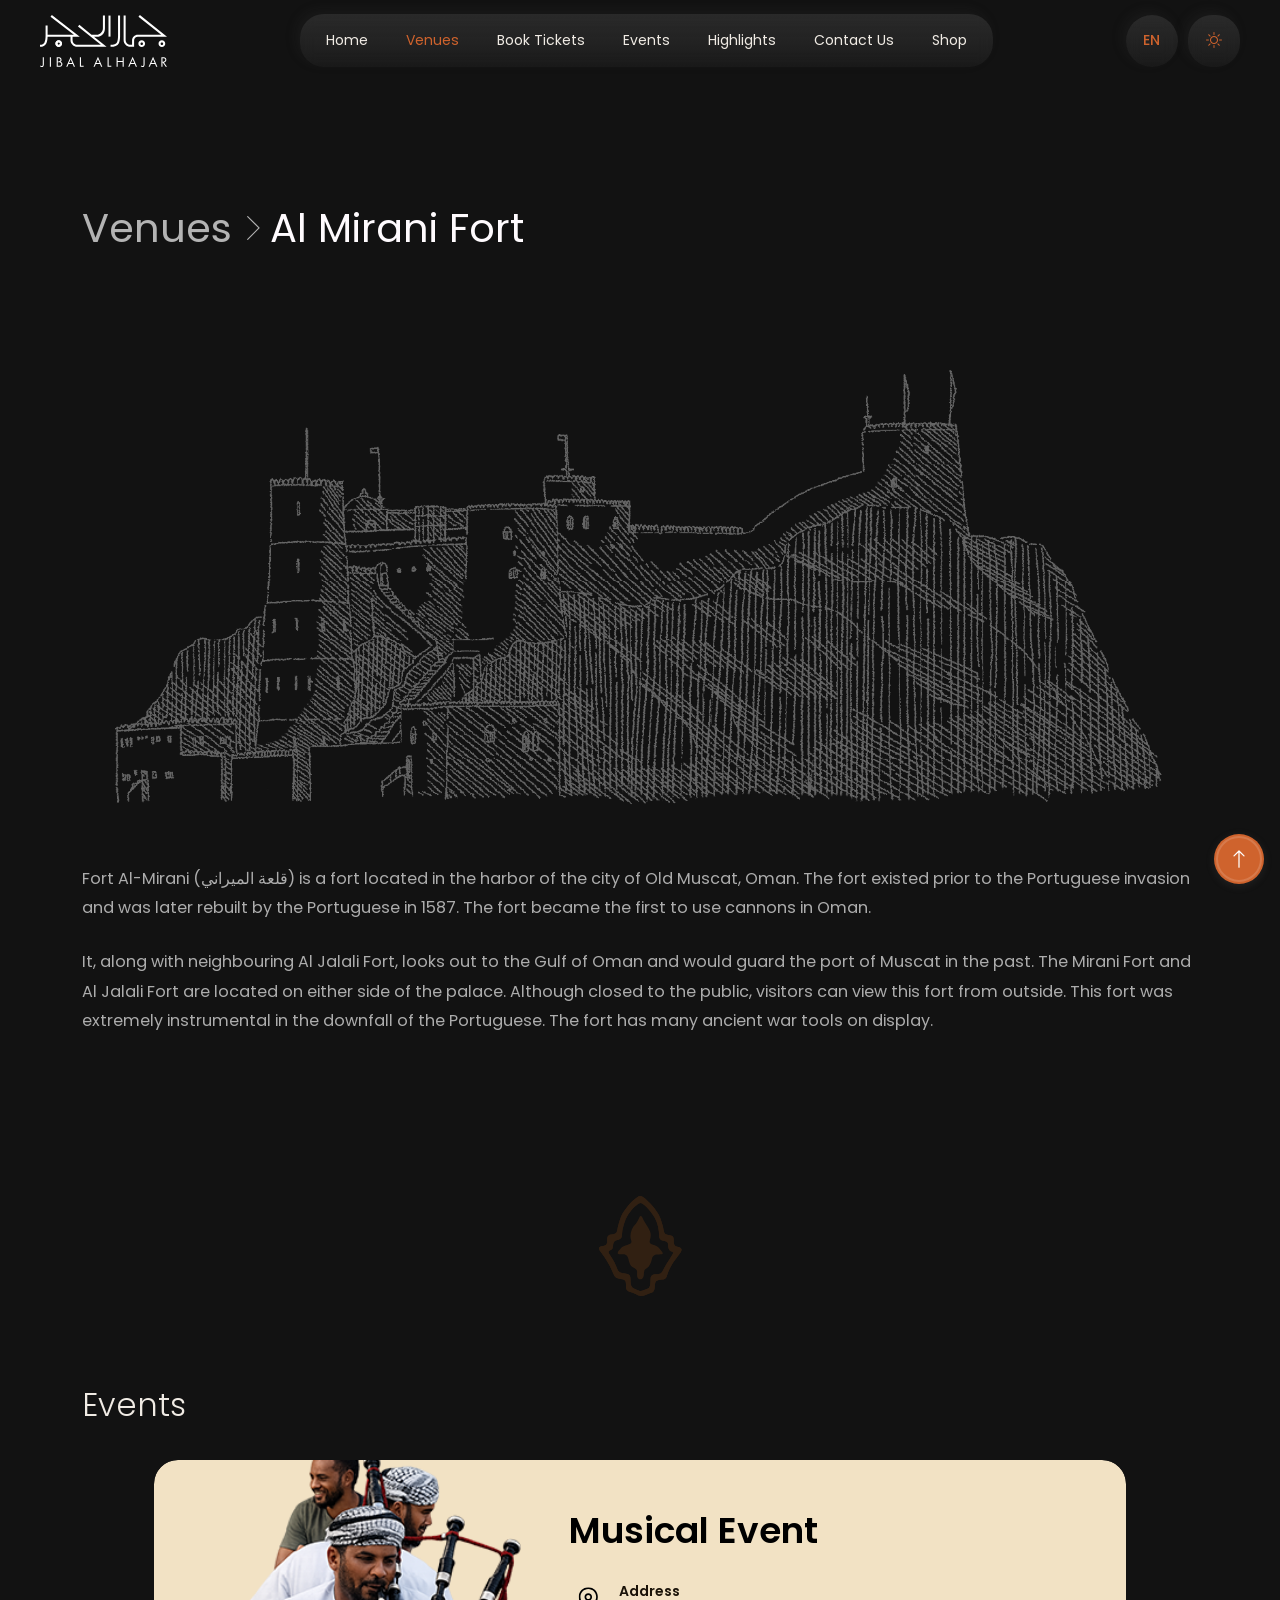
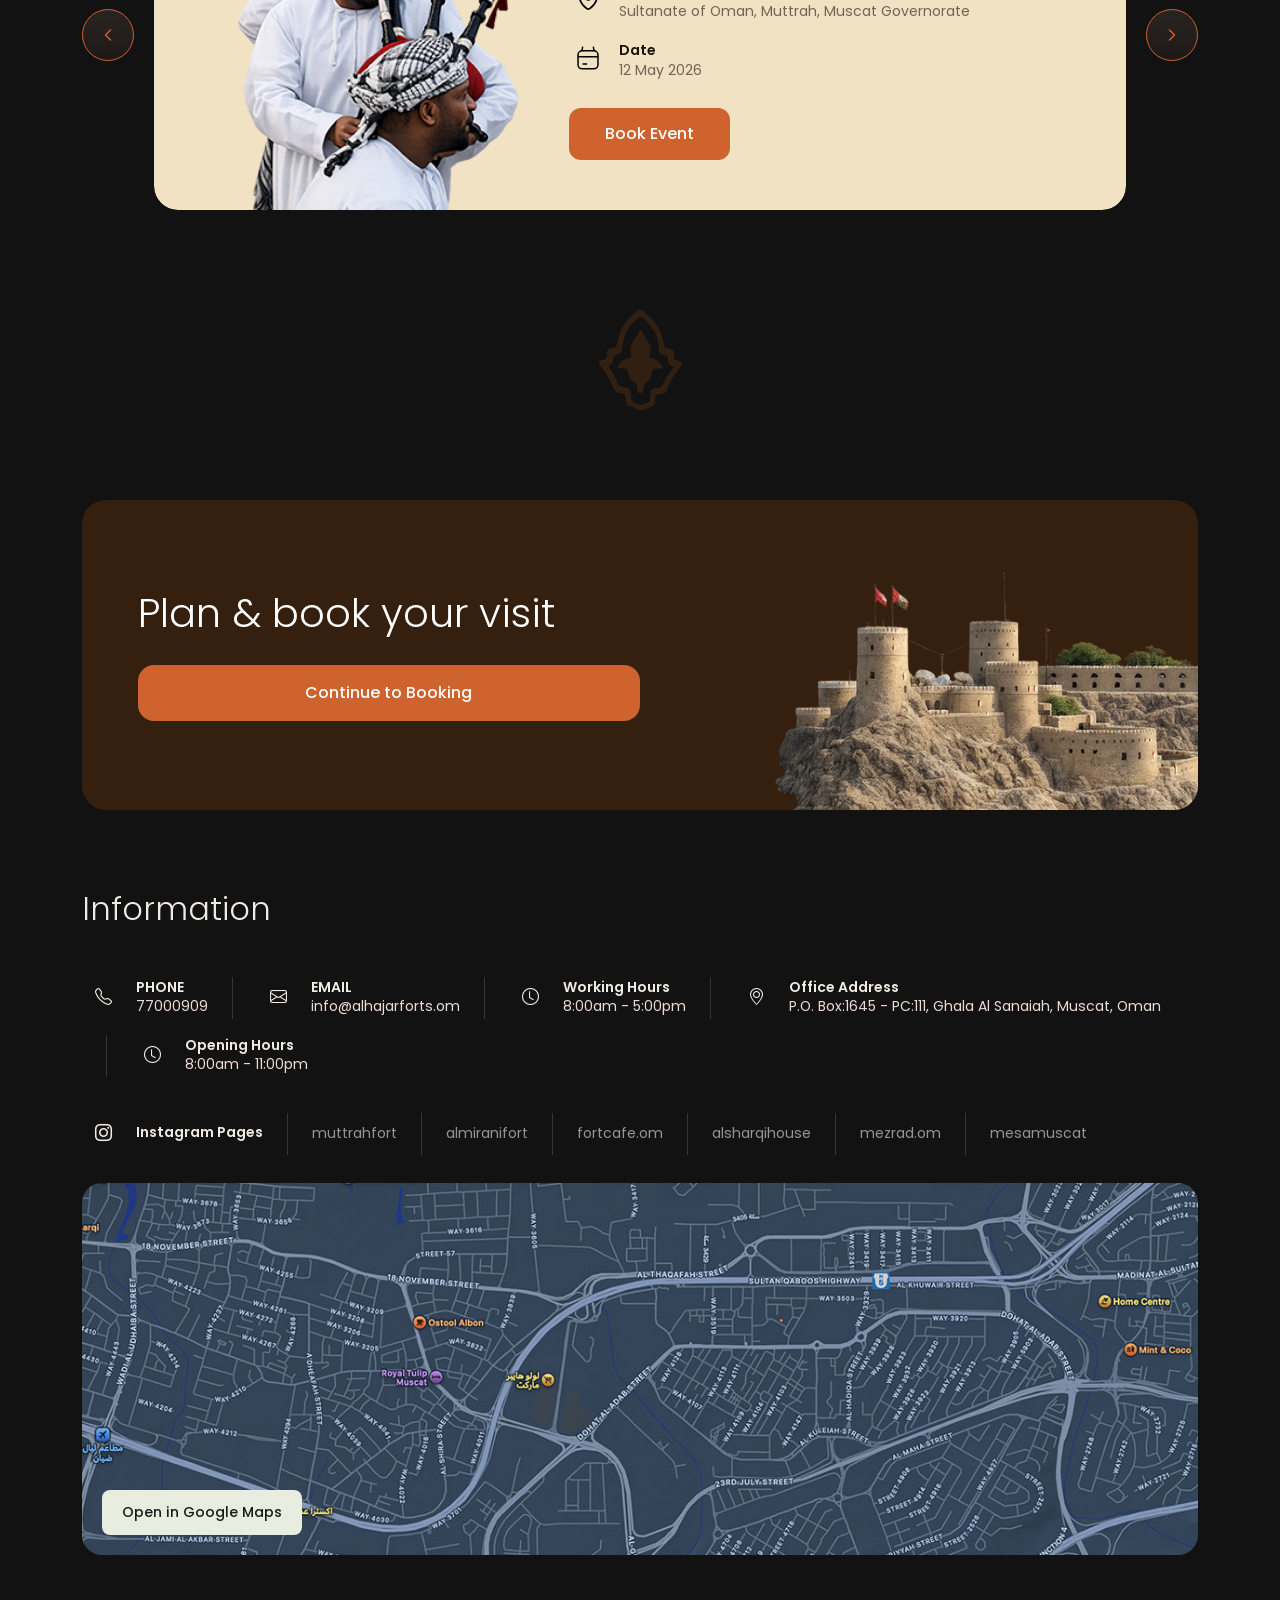
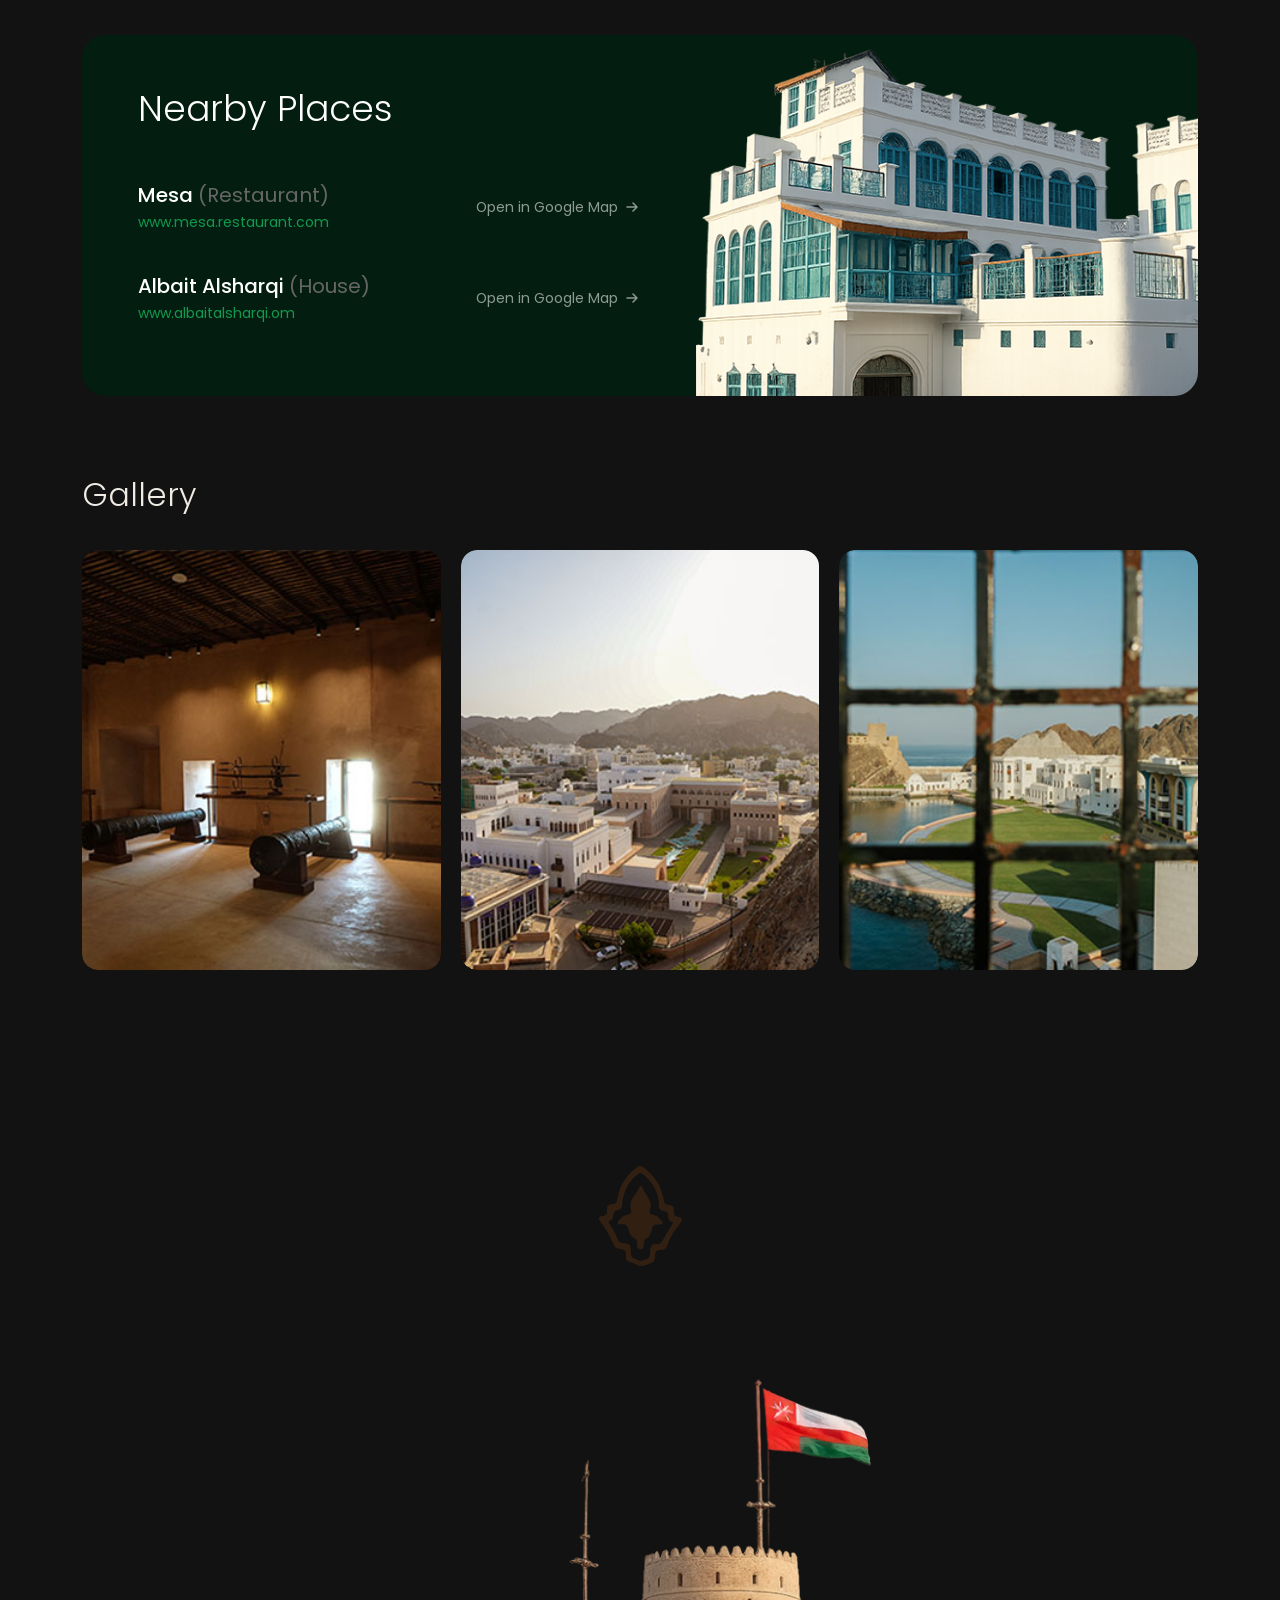
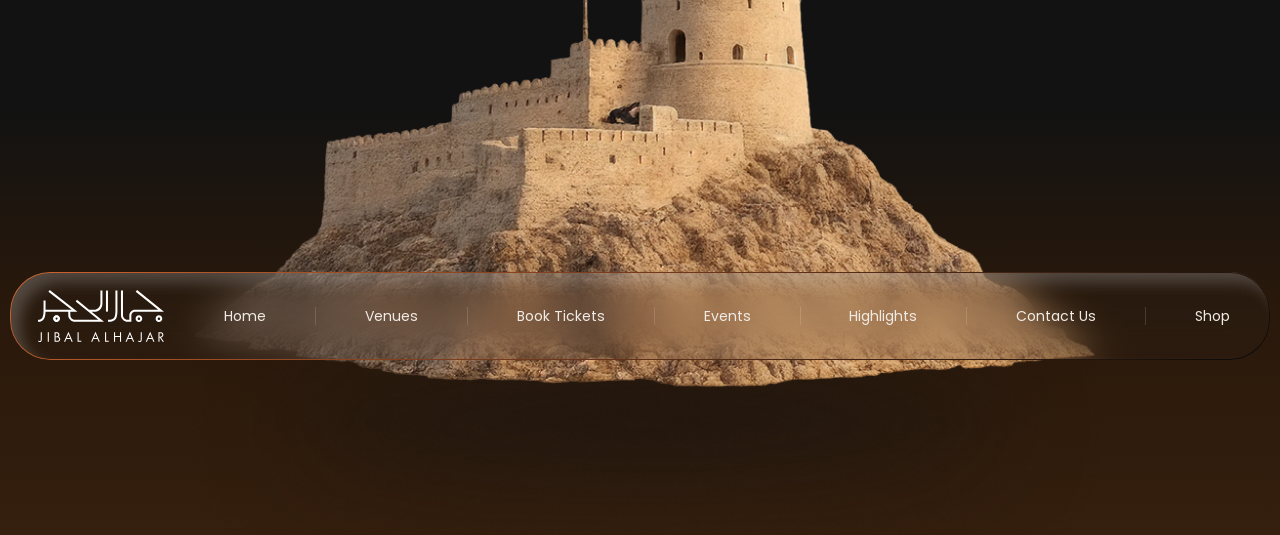
==== commit 3a1e94fd: "Match footer menu to top nav Add "Home" and rename footer "Sites" to "Venues" so the footer navigati" ====
--- a/al-mirani-fort.html
+++ b/al-mirani-fort.html
@@ -871,7 +871,11 @@
           <nav class="footer__nav" aria-label="Footer navigation">
             <ul class="footer__nav-list">
               <li class="footer__nav-item">
-                <a href="venues.html" class="footer__nav-link">Sites</a>
+                <a href="index.html" class="footer__nav-link">Home</a>
+              </li>
+              <li class="footer__nav-sep" aria-hidden="true"></li>
+              <li class="footer__nav-item">
+                <a href="venues.html" class="footer__nav-link">Venues</a>
               </li>
               <li class="footer__nav-sep" aria-hidden="true"></li>
               <li class="footer__nav-item">
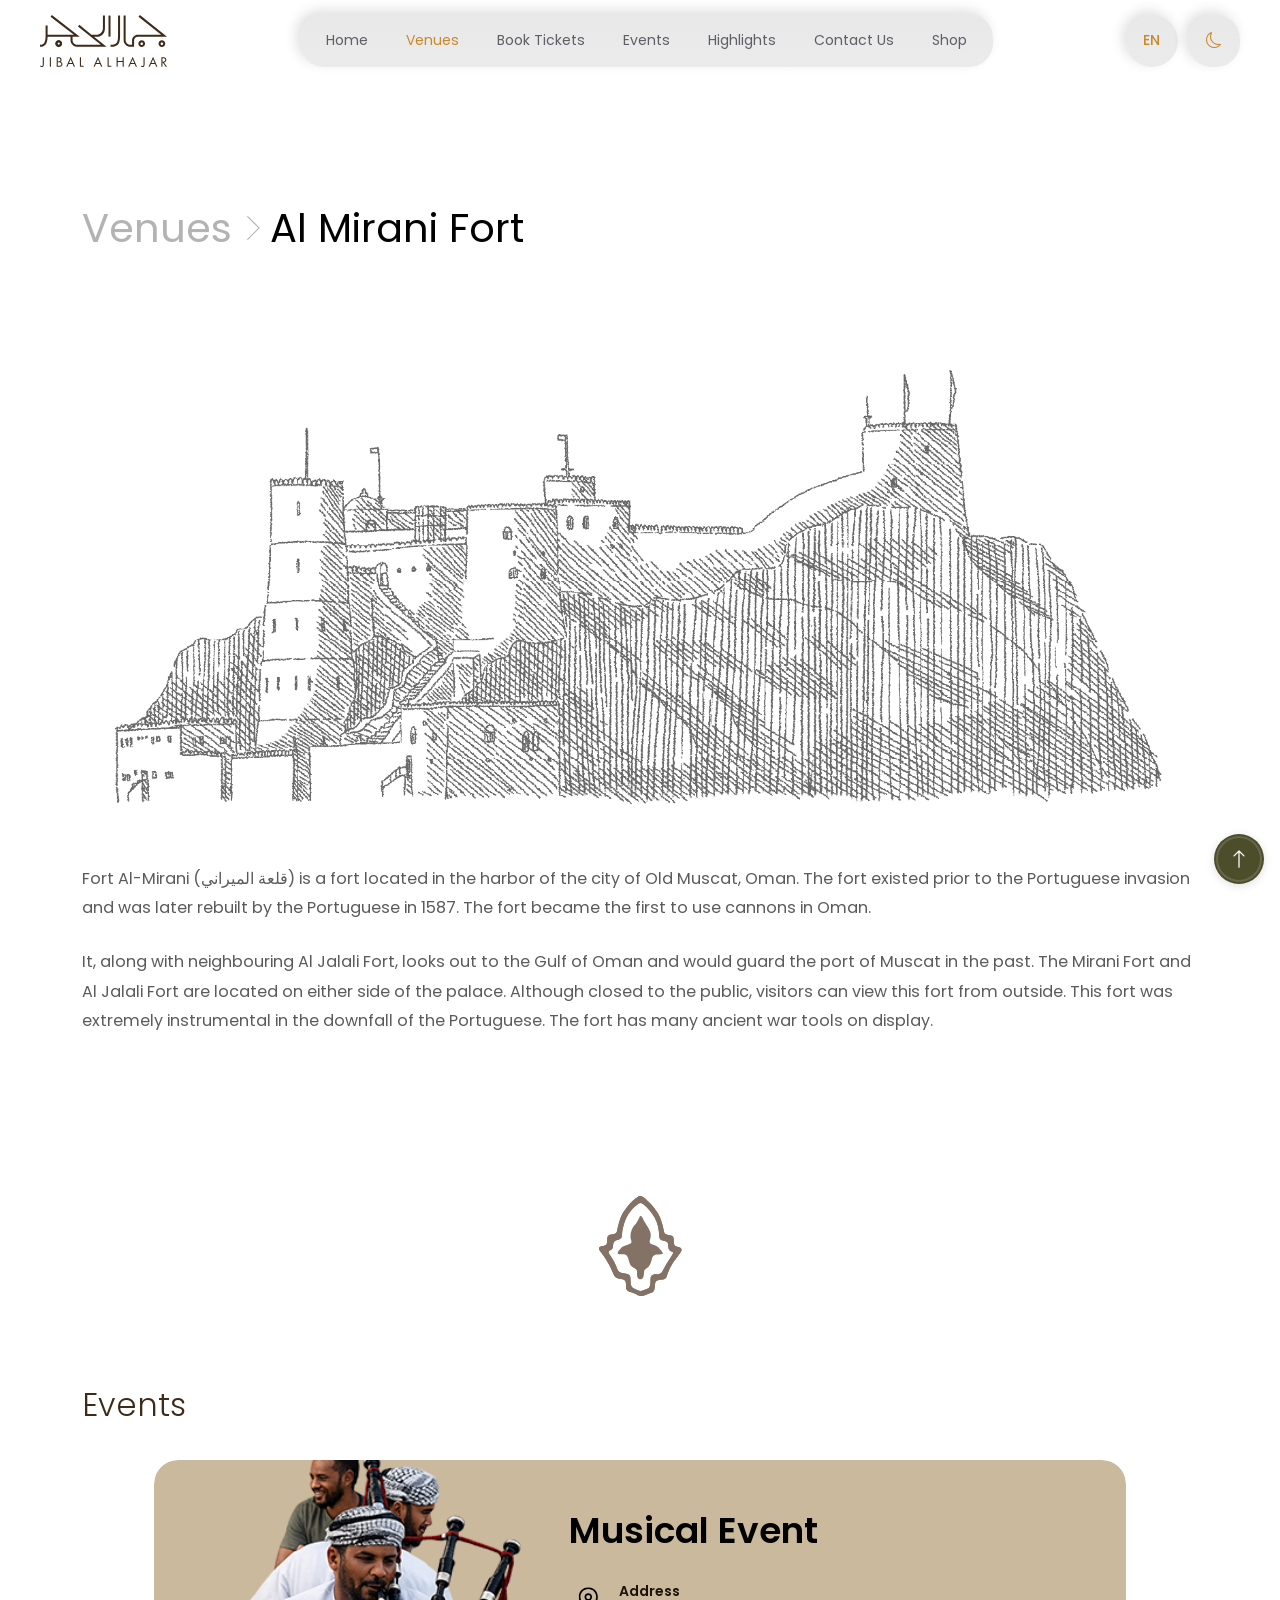
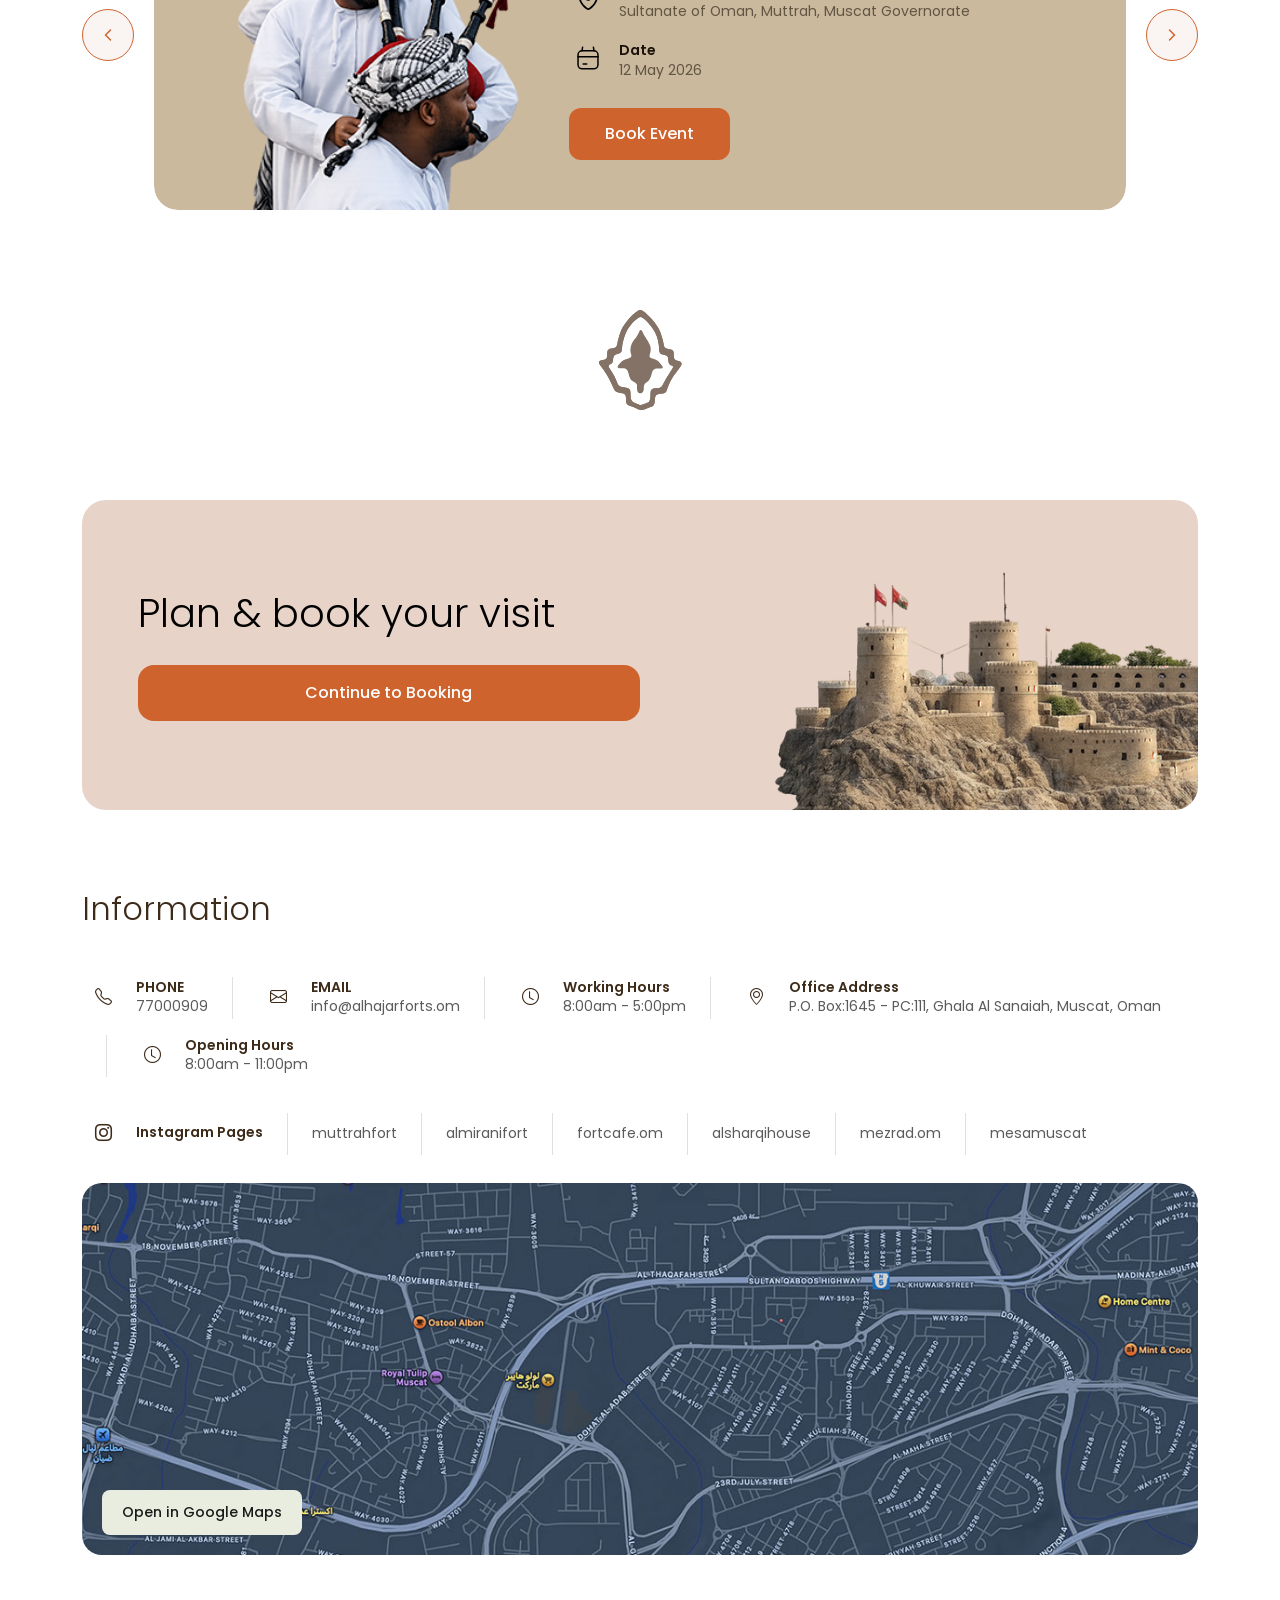
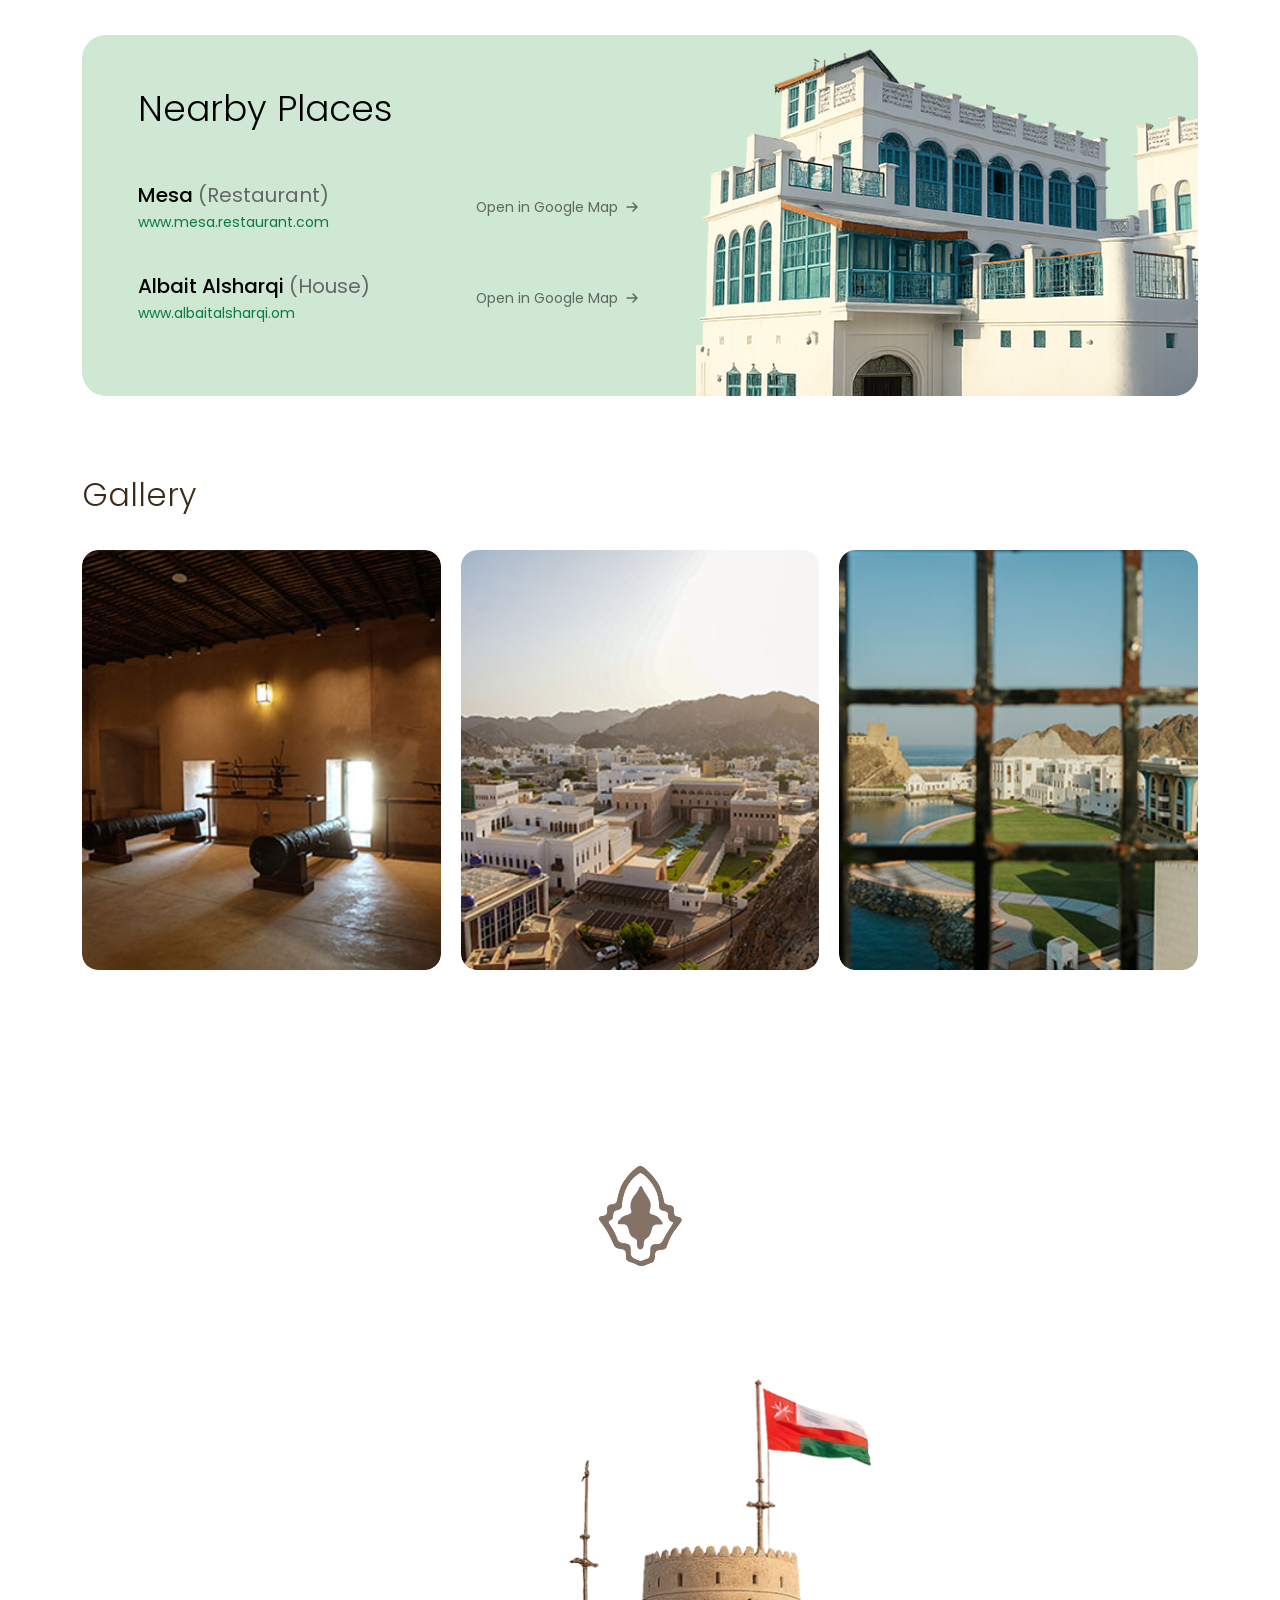
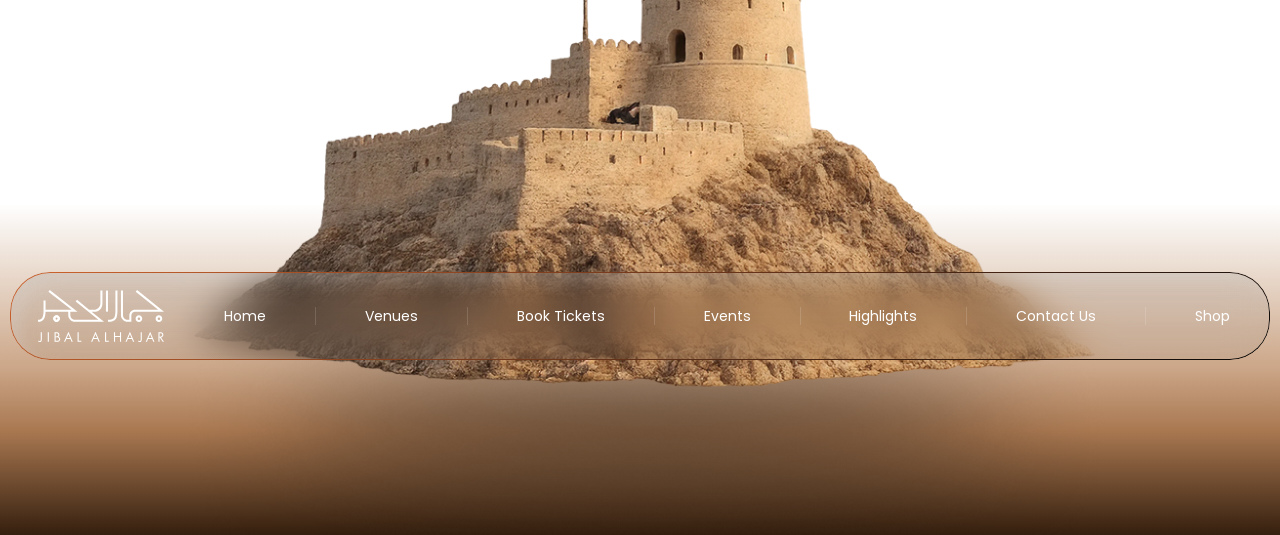
==== commit ac1859b7: "Make light theme the default Set <html data-theme="light"> on all pages and apply the saved dark pre" ====
--- a/al-mirani-fort.html
+++ b/al-mirani-fort.html
@@ -1,5 +1,5 @@
 <!doctype html>
-<html lang="en" data-theme="dark">
+<html lang="en" data-theme="light">
   <head>
     <meta charset="utf-8" />
     <meta
